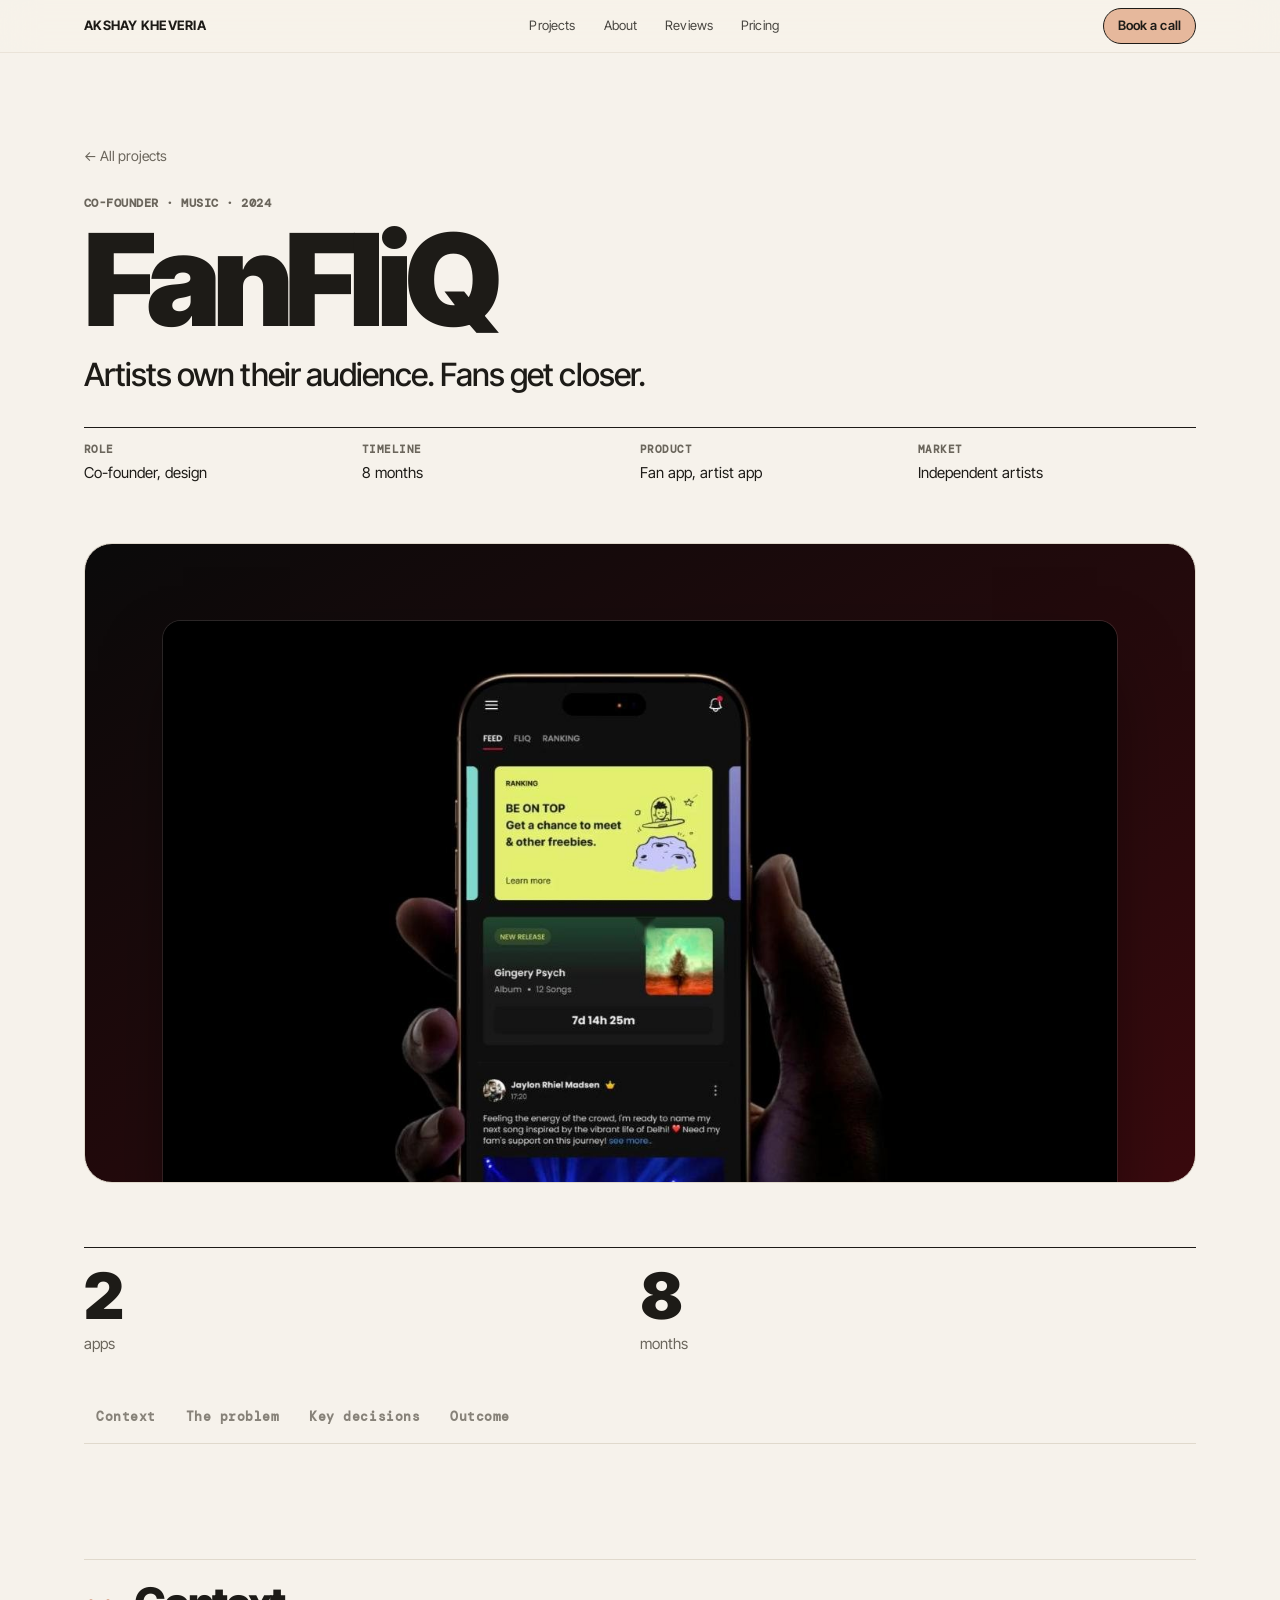
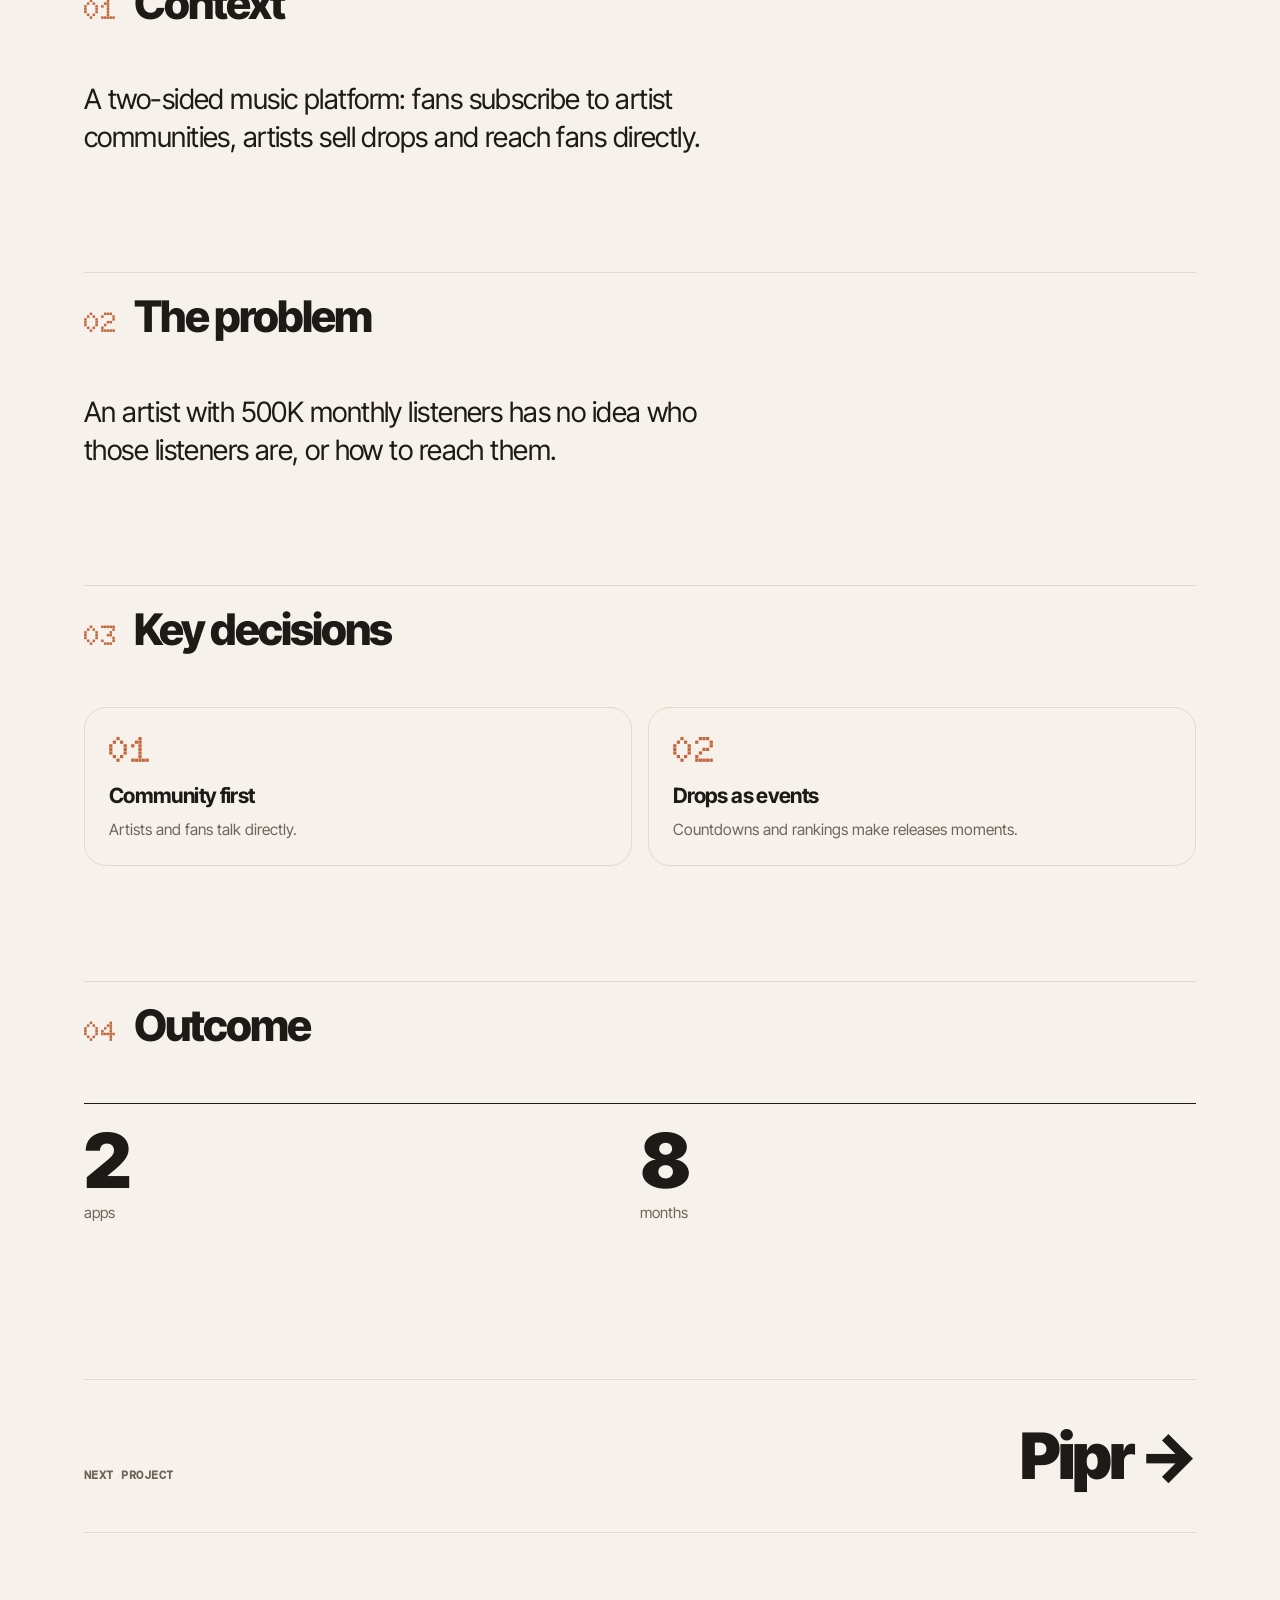
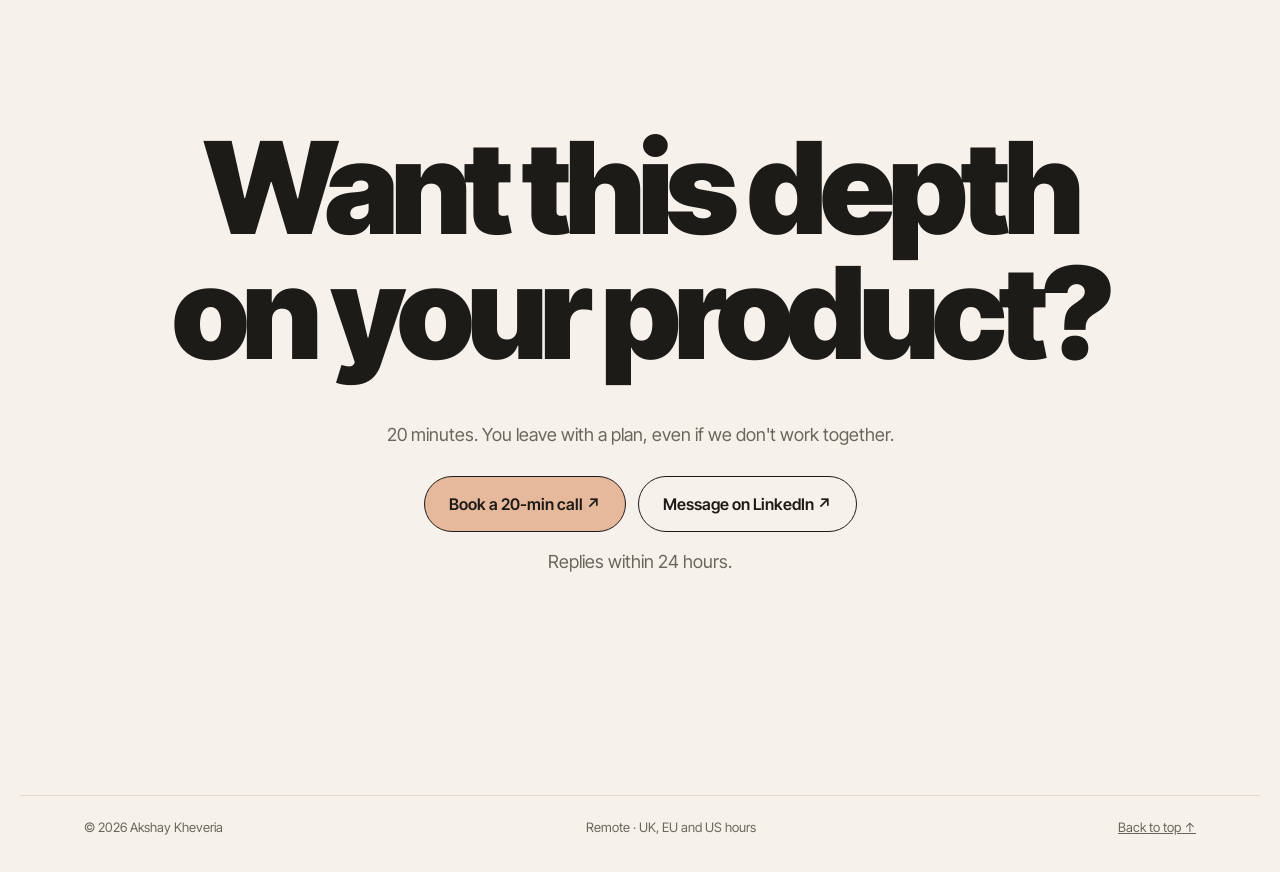
==== fanfliq.html @ 24c7aec2 "Fix case study overlap and mobile layout, stack work cards, link Book a call to Cal Co-Authored-By: " ====
<!doctype html><html lang="en"><head><meta charset="utf-8"><meta name="viewport" content="width=device-width,initial-scale=1,viewport-fit=cover"><title>FanFliQ · Akshay Kheveria</title><link rel="preconnect" href="https://fonts.googleapis.com"><link href="https://fonts.googleapis.com/css2?family=Doto:wght@700;900&family=DM+Mono:wght@400;500&family=Inter+Tight:ital,wght@0,400;0,500;0,600;0,700;0,800;0,900;1,400&display=swap" rel="stylesheet"><link rel="stylesheet" href="site.css"><meta name="description" content="Akshay Kheveria, senior product designer. Research, design, frontend and launch films for startups in the UK, Australia and India."><link rel="canonical" href="https://akheveria.com/fanfliq"><meta property="og:type" content="website"><meta property="og:title" content="FanFliQ · Akshay Kheveria"><meta property="og:description" content="Akshay Kheveria, senior product designer. Research, design, frontend and launch films for startups in the UK, Australia and India."><meta property="og:url" content="https://akheveria.com/fanfliq"><meta property="og:image" content="https://akheveria.com/og.jpg"><meta name="twitter:card" content="summary_large_image"><meta name="theme-color" content="#f6f2eb"><link rel="icon" href="/favicon.svg" type="image/svg+xml"></head><body><nav><div class="wrap"><a class="brand" href="index.html">AKSHAY KHEVERIA</a><div class="links"><a href="projects.html">Projects</a><a href="index.html#about">About</a><a href="index.html#words">Reviews</a><a href="index.html#offers">Pricing</a></div><a class="navcta" href="https://cal.com/akshay-kheveria-bcy8pf/design-call" target="_blank" rel="noopener">Book a call</a></div></nav>
<main id="top">
<header class="chead wrap"><a class="back" href="projects.html">← All projects</a><span class="eye">Co-founder · Music · 2024</span><h1>FanFliQ</h1><p class="lead">Artists own their audience. Fans get closer.</p>
  <div class="cmeta"><div><small>Role</small>Co-founder, design</div><div><small>Timeline</small>8 months</div><div><small>Product</small>Fan app, artist app</div><div><small>Market</small>Independent artists</div></div></header>
<div class="wrap"><div class="cvis v-comp" style="background:linear-gradient(150deg,#0a0a0a,#3a0a0e)"><div class="c1"><img src="img/fanfliq.jpg" alt="FanFliQ fan app feed" loading="lazy"></div></div></div>
<div class="wrap"><div class="cnums"><div><b>2</b><span>apps</span></div><div><b>8</b><span>months</span></div></div><nav class="toc" aria-label="On this page"><a href="#context">Context</a><a href="#problem">The problem</a><a href="#decisions">Key decisions</a><a href="#outcome">Outcome</a></nav></div>
<section class="wrap cs" id="context"><div class="cs-h"><span class="cs-n">01</span><h2 class="ch">Context</h2></div><p class="body xl">A two-sided music platform: fans subscribe to artist communities, artists sell drops and reach fans directly.</p></section><section class="wrap cs" id="problem"><div class="cs-h"><span class="cs-n">02</span><h2 class="ch">The problem</h2></div><p class="body xl">An artist with 500K monthly listeners has no idea who those listeners are, or how to reach them.</p></section><section class="wrap cs" id="decisions"><div class="cs-h"><span class="cs-n">03</span><h2 class="ch">Key decisions</h2></div><div class="decs"><div class="dc"><span class="n">01</span><h4>Community first</h4><p>Artists and fans talk directly.</p></div><div class="dc"><span class="n">02</span><h4>Drops as events</h4><p>Countdowns and rankings make releases moments.</p></div></div></section><section class="wrap cs" id="outcome"><div class="cs-h"><span class="cs-n">04</span><h2 class="ch">Outcome</h2></div><div class="outs"><div><b>2</b><span>apps</span></div><div><b>8</b><span>months</span></div></div></section>
<section class="wrap nextp"><a href="pipr.html"><small>Next project</small><span>Pipr →</span></a></section>
<section class="cta wrap" id="contact"><h2>Want this depth<br>on your product?</h2><p>20 minutes. You leave with a plan, even if we don't work together.</p><div class="row"><a class="btn" href="https://cal.com/akshay-kheveria-bcy8pf/design-call" target="_blank" rel="noopener">Book a 20-min call ↗</a><a class="btn ghost" href="https://www.linkedin.com/in/akheveria/" target="_blank" rel="noopener">Message on LinkedIn ↗</a></div><p class="note">Replies within 24 hours.</p></section>
</main><footer><div class="wrap"><span>© 2026 Akshay Kheveria</span><span>Remote · UK, EU and US hours</span><a href="#top">Back to top ↑</a></div></footer></body></html>
---- site.css ----
/* VOICE work, sharp and confident, Apple-clean
   IDEA a product keynote page: the designer as a product, with a switch that flips design into shipped
   PICTURE giant hero type with live objects in the letters (toggle in the O, screen capsule in the I)
   COLOUR pure white, true black, Apple greys, one electric blue for "on"
   TYPE Inter Tight 800 display + Inter Tight text, Doto dot-matrix for the AI line
   LAYOUT centred hero, logo marquee, big intro sentence, full-width case cards, offers row, track table, giant CTA */
:root{color-scheme:light dark;--bg:light-dark(#ffffff,#000000);--ink:light-dark(#0a0a0a,#f5f5f7);--mute:light-dark(#6e6e73,#a1a1a6);--soft:light-dark(#f5f5f7,#161617);--line:light-dark(#e5e5ea,#2c2c2e);--blue:var(--acc);--card:light-dark(#fbfbfd,#0d0d0e)}
:root[data-theme=light]{color-scheme:light}:root[data-theme=dark]{color-scheme:dark}
*{box-sizing:border-box;min-width:0}
html{scroll-behavior:smooth}
body{margin:0;background:var(--bg);color:var(--ink);font:16px/1.5 "Inter Tight",system-ui,-apple-system,sans-serif;overflow-x:clip;-webkit-font-smoothing:antialiased}
a{color:inherit}
.wrap{max-width:1240px;margin:0 auto;padding-left:max(5vw,16px,env(safe-area-inset-left,0px));padding-right:max(5vw,16px,env(safe-area-inset-right,0px))}
nav{position:sticky;top:env(safe-area-inset-top,0px);z-index:20;backdrop-filter:saturate(1.8) blur(18px);-webkit-backdrop-filter:saturate(1.8) blur(18px);background:color-mix(in srgb,var(--bg) 78%,transparent);border-bottom:1px solid color-mix(in srgb,var(--line) 60%,transparent)}
nav .wrap{display:flex;align-items:center;justify-content:space-between;height:52px;font-size:13px;letter-spacing:.01em}
nav .links{display:flex;gap:28px}
nav a{text-decoration:none;opacity:.8}nav a:hover{opacity:1}
.brand{font-weight:700;letter-spacing:.02em;opacity:1!important}
.navcta{background:var(--ink);color:var(--bg);padding:7px 14px;border-radius:99px;opacity:1!important;font-weight:600}
@media(max-width:640px){nav .links{display:none}}
.sr{position:absolute;width:1px;height:1px;overflow:hidden;clip:rect(0 0 0 0);white-space:nowrap}

.hero{padding-block:clamp(40px,7vw,96px) 28px;text-align:center;position:relative}
.dot{font-family:"Doto",monospace;font-weight:900;font-size:clamp(40px,9vw,132px);line-height:.9;letter-spacing:-.02em;display:block}
.big{font-weight:900;font-size:clamp(54px,13.4vw,196px);line-height:.86;letter-spacing:-.055em;display:block;white-space:nowrap}
.tog{display:inline-block;vertical-align:-.06em;width:1.55em;height:.74em;border-radius:99px;background:var(--soft);border:1px solid var(--line);position:relative;margin:0 .02em;cursor:pointer;transition:background .5s cubic-bezier(.2,.8,.2,1);box-shadow:inset 0 .04em .12em rgba(0,0,0,.18)}
.tog i{position:absolute;top:.06em;left:.06em;width:.6em;height:.6em;border-radius:50%;background:linear-gradient(160deg,#fff,#d9d9de);box-shadow:0 .05em .12em rgba(0,0,0,.35);transition:transform .5s cubic-bezier(.2,.8,.2,1)}
.tog.on{background:var(--blue);border-color:var(--blue)}
.tog.on i{transform:translateX(.81em)}
.tog b{position:absolute;inset:0;display:flex;align-items:center;justify-content:flex-end;padding-right:.22em!important;font:800 .13em/1 "Inter Tight";letter-spacing:.08em;text-transform:uppercase;color:var(--mute);padding-left:.55em;transition:.3s}
.tog.on b{color:#fff;justify-content:flex-start;padding-left:.24em!important}
.cap{display:inline-block;width:.34em;height:.72em;border-radius:99px;vertical-align:-.02em;margin:0 .03em;background:conic-gradient(from var(--a,0deg),var(--acc),#8a9a7b,#c96f4a,#d8b276,var(--acc));animation:spin 14s linear infinite;box-shadow:inset 0 0 0 .03em rgba(255,255,255,.4)}
@property --a{syntax:"<angle>";inherits:false;initial-value:0deg}
@keyframes spin{to{--a:360deg}}
.ast{color:var(--blue);font-size:.36em;vertical-align:.9em;margin-left:.04em}
.status{position:absolute;right:max(5vw,16px);top:clamp(30px,5vw,70px);width:200px;text-align:left;font-size:12px;line-height:1.4;background:var(--soft);border:1px solid var(--line);border-radius:16px;padding:12px 14px;transform:rotate(3deg);transition:transform .4s}
.status:hover{transform:rotate(0) scale(1.03)}
.status b{display:block;font-size:13px;margin-bottom:2px}
.live{display:inline-block;width:8px;height:8px;border-radius:50%;background:#22c55e;box-shadow:0 0 0 0 rgba(34,197,94,.6);animation:pulse 2s infinite;margin-right:6px}
@keyframes pulse{70%{box-shadow:0 0 0 8px rgba(34,197,94,0)}100%{box-shadow:0 0 0 0 rgba(34,197,94,0)}}
@media(max-width:1000px){.status{position:static;margin:22px auto 0;transform:none}}
.sub{margin-top:26px;font-size:15px;color:var(--mute)}
.sub strong{color:var(--ink)}

.marq{overflow:hidden;mask-image:linear-gradient(90deg,transparent,#000 12%,#000 88%,transparent);padding-block:26px 8px}
.track{display:flex;gap:64px;width:max-content;animation:slide 28s linear infinite}
.marq:hover .track{animation-play-state:paused}
.track span{font-weight:700;font-size:22px;letter-spacing:-.02em;color:var(--mute);white-space:nowrap;transition:color .2s}
.track span:hover{color:var(--ink)}
.track em{font-style:normal;font-weight:400}
@keyframes slide{to{transform:translateX(-50%)}}

.intro{padding-block:clamp(56px,8vw,110px) 20px}
.intro p{font-size:clamp(26px,4vw,52px);line-height:1.18;letter-spacing:-.035em;font-weight:600;margin:0;}
.ic{display:inline-grid;place-items:center;width:1.05em;height:1.05em;border-radius:.28em;vertical-align:-.16em;background:var(--soft);border:1px solid var(--line);margin:0 .06em}
.ic svg{width:.62em;height:.62em;stroke:currentColor;fill:none;stroke-width:2;stroke-linecap:round;stroke-linejoin:round}
.me{display:inline-grid;place-items:center;width:1.1em;height:1.1em;border-radius:50%;vertical-align:-.18em;background:var(--ink);color:var(--bg);font-size:.5em;font-weight:800;letter-spacing:0;line-height:1;width:2.2em;height:2.2em}
.pill{display:inline-block;border:2px solid currentColor;border-radius:99px;padding:0 .35em;font-size:.82em;line-height:1.15}
.mute{color:var(--mute)}
.pills{display:flex;flex-wrap:wrap;gap:10px;margin-top:34px;align-items:center}
.pills span{border:1.5px solid var(--ink);border-radius:99px;padding:9px 18px;font-size:clamp(14px,1.6vw,19px);font-weight:600;transition:transform .35s cubic-bezier(.2,.8,.2,1),background .2s,color .2s;cursor:default;user-select:none}
.pills span:nth-child(5n){transform:rotate(-4deg)}.pills span:nth-child(7n){transform:rotate(3deg)}
.pills span.fill{background:var(--ink);color:var(--bg)}
.pills span.dots{font-family:"Doto";font-weight:900}
.pills span:hover{transform:rotate(0)}

h2{font-size:clamp(44px,8.6vw,124px);font-weight:900;letter-spacing:-.055em;line-height:.9;margin:0 0 28px}
section{padding-block:clamp(56px,8vw,110px) 0}
.work{display:grid;grid-template-columns:repeat(2,minmax(0,1fr));gap:22px}
.case{border:1px solid var(--line);border-radius:28px;overflow:hidden;background:var(--card);display:flex;flex-direction:column;color:inherit;text-decoration:none;transition:transform .5s cubic-bezier(.2,.8,.2,1),box-shadow .5s}
.case:hover{transform:translateY(-6px);box-shadow:0 30px 60px -30px rgba(0,0,0,.35)}
.case.wide{grid-column:1/-1}
.strip{overflow:hidden;font-size:11px;font-weight:600;letter-spacing:.06em;text-transform:uppercase;padding:7px 0;background:var(--ink);color:var(--bg)}
.strip div{display:flex;gap:28px;width:max-content;animation:slide 22s linear infinite}
.stage{position:relative;height:clamp(280px,34vw,440px);display:grid;place-items:center;overflow:hidden}
.case.wide .stage{height:clamp(300px,38vw,500px)}
.meta{padding:22px 24px 24px;display:flex;justify-content:space-between;align-items:flex-end;gap:16px;flex-wrap:wrap;border-top:1px solid var(--line)}
.meta small{display:block;font-size:11px;letter-spacing:.08em;text-transform:uppercase;color:var(--mute);margin-bottom:8px}
.meta h3{margin:0;font-size:clamp(20px,2.3vw,30px);line-height:1.15;letter-spacing:-.03em;font-weight:400;max-width:30ch}
.meta h3 b{font-weight:800}
.tags{display:flex;gap:14px;flex-wrap:wrap;font-size:11px;font-weight:600;letter-spacing:.04em;text-transform:uppercase;margin-top:10px}
.btn{display:inline-flex;align-items:center;gap:8px;background:var(--ink);color:var(--bg);border-radius:99px;padding:11px 18px;font-size:14px;font-weight:600;text-decoration:none;white-space:nowrap;transition:background .2s}
.btn:hover{background:var(--blue);color:#fff}
.btn.ghost{background:transparent;color:var(--ink);border:1.5px solid var(--ink)}
@media(max-width:760px){.work{grid-template-columns:minmax(0,1fr)}}
.case:focus-visible,.btn:focus-visible,a:focus-visible,.tog:focus-visible{outline:3px solid var(--blue);outline-offset:3px}
.res{display:grid;grid-template-columns:repeat(3,minmax(0,1fr));gap:0;border-top:1px solid var(--line)}
.res div{padding:16px 24px;border-right:1px solid var(--line);font-size:14px;line-height:1.45}
.res div:last-child{border-right:0}
.res small{display:block;font-size:11px;font-weight:700;letter-spacing:.08em;text-transform:uppercase;color:var(--mute);margin-bottom:4px}
@media(max-width:560px){.res{grid-template-columns:minmax(0,1fr)}.res div{border-right:0;border-bottom:1px solid var(--line)}}
.heroact{display:flex;gap:12px;justify-content:center;flex-wrap:wrap;margin-top:22px}
.heroact .btn{font-size:15px;padding:13px 22px}
.faq{border-top:1px solid var(--ink)}
.faq details{border-bottom:1px solid var(--line);padding:18px 4px}
.faq summary{cursor:pointer;font-size:clamp(18px,2vw,22px);font-weight:600;letter-spacing:-.02em;list-style:none;display:flex;justify-content:space-between;gap:16px}
.faq summary::-webkit-details-marker{display:none}
.faq summary::after{content:"+";font-weight:400;transition:transform .3s}
.faq details[open] summary::after{transform:rotate(45deg)}
.faq p{margin:10px 0 0;color:var(--mute);max-width:65ch}
.note{font-size:13px;color:var(--mute);margin-top:14px}

.cursor{position:fixed;left:0;top:0;pointer-events:none;z-index:50;background:var(--ink);color:var(--bg);font-size:13px;font-weight:600;padding:9px 14px;border-radius:99px;transform:translate(-50%,-50%) scale(0);transition:transform .25s cubic-bezier(.2,.8,.2,1);white-space:nowrap}
.cursor.show{transform:translate(-50%,-50%) scale(1)}

.flow{display:grid;grid-template-columns:repeat(4,minmax(0,1fr));gap:0;border:1px solid var(--line);border-radius:28px;overflow:hidden}
.flow div{padding:28px 24px 30px;border-right:1px solid var(--line);position:relative;transition:background .3s}
.flow div:last-child{border-right:0}
.flow div:hover{background:var(--soft)}
.flow .n{font-family:"Doto";font-weight:900;font-size:44px;line-height:1;color:var(--blue)}
.flow h4{margin:14px 0 6px;font-size:21px;letter-spacing:-.03em}
.flow p{margin:0;color:var(--mute);font-size:15px}
.flow .wk{position:absolute;top:28px;right:22px;font-size:12px;font-weight:600;color:var(--mute)}
@media(max-width:860px){.flow{grid-template-columns:repeat(2,minmax(0,1fr))}.flow div:nth-child(2){border-right:0}.flow div:nth-child(-n+2){border-bottom:1px solid var(--line)}}
@media(max-width:480px){.flow{grid-template-columns:minmax(0,1fr)}.flow div{border-right:0;border-bottom:1px solid var(--line)}}

.offers{display:grid;grid-template-columns:repeat(3,minmax(0,1fr));gap:18px}
.offer{border:1px solid var(--line);border-radius:28px;padding:28px;display:flex;flex-direction:column;gap:14px;transition:transform .4s cubic-bezier(.2,.8,.2,1)}
.offer:hover{transform:translateY(-6px)}
.offer.star{background:var(--ink);color:var(--bg);border-color:var(--ink)}
.offer.star .mute{color:color-mix(in srgb,var(--bg) 62%,transparent)}
.offer .lab{font-size:12px;font-weight:700;letter-spacing:.08em;text-transform:uppercase}
.offer h4{margin:0;font-size:28px;letter-spacing:-.035em;line-height:1.05}
.offer .price{font-size:40px;font-weight:800;letter-spacing:-.045em;line-height:1}
.offer .price small{font-size:15px;font-weight:500;letter-spacing:0}
.offer ul{margin:0;padding:0;list-style:none;display:grid;gap:9px;font-size:15px}
.offer li{display:flex;gap:9px}.offer li::before{content:"✓";flex:none;color:var(--blue);font-weight:800}
.offer .btn{margin-top:auto;align-self:flex-start}
.offer.star .btn{background:var(--bg);color:var(--ink)}
.offer.star .btn:hover{background:var(--blue);color:#fff}
@media(max-width:900px){.offers{grid-template-columns:minmax(0,1fr)}}

.track-t{border-top:1px solid var(--ink)}
.tr{display:grid;grid-template-columns:8.5em minmax(0,1fr) auto;gap:16px;align-items:center;padding:18px 4px;border-bottom:1px solid var(--line);position:relative;transition:padding .35s cubic-bezier(.2,.8,.2,1)}
.tr .y{font-weight:700;font-size:14px;color:var(--mute)}
.tr .w{font-size:clamp(18px,2.2vw,26px);letter-spacing:-.03em;font-weight:600}
.tr .w span{font-weight:400;color:var(--mute)}
.tag{font-size:12px;font-weight:700;padding:7px 13px;border-radius:99px;background:var(--ink);color:var(--bg);white-space:nowrap}
.tag.b{background:var(--blue);color:#fff}.tag.o{background:transparent;color:var(--ink);border:1.5px solid var(--ink)}
@media(max-width:560px){.tr{grid-template-columns:minmax(0,1fr) auto}.tr .y{grid-column:1/-1}}

.cta{text-align:center;padding-block:clamp(80px,12vw,170px) clamp(56px,8vw,100px)}
.cta h2{font-size:clamp(48px,10vw,150px);margin-bottom:18px}
.cta h2 .tog{font-size:1em}
.cta p{color:var(--mute);font-size:18px;margin:0 0 30px}
.cta .row{display:flex;gap:12px;justify-content:center;flex-wrap:wrap}
.cta .btn{font-size:16px;padding:15px 24px}
footer .wrap{display:flex;justify-content:space-between;gap:16px;flex-wrap:wrap;padding-block:22px 34px;font-size:13px;color:var(--mute);border-top:1px solid var(--line)}
@media(prefers-reduced-motion:reduce){*{animation:none!important;transition:none!important}}

/* scenes in cards */
.scenebox{position:absolute;inset:0}
.stage .scenebox,.cvis .scenebox{position:absolute;inset:0}
.stage.duo,.cvis.duo{display:grid!important;place-items:stretch!important;grid-template-columns:minmax(0,.62fr) minmax(0,1.38fr);align-items:center;padding:0 3%}
.stage.duo .scenebox,.cvis.duo .scenebox{position:relative;inset:auto;height:100%}
.stage.duo .wb .mbrow,.cvis.duo .wb .mbrow{width:100%}
@media(max-width:760px){.stage.duo .wb,.cvis.duo .wb{display:none}.stage.duo,.cvis.duo{grid-template-columns:1fr}}
a.case .btn{pointer-events:none}
a.case:hover .btn{background:var(--blue);color:#fff}
.h3{font-size:clamp(30px,4.4vw,56px);font-weight:900;letter-spacing:-.05em;line-height:.95;margin:clamp(56px,7vw,90px) 0 22px}
.more{display:grid;grid-template-columns:repeat(3,minmax(0,1fr));gap:18px}
.mcard{border:1px solid var(--line);border-radius:22px;overflow:hidden;text-decoration:none;color:inherit;display:flex;flex-direction:column;background:var(--card);transition:transform .45s cubic-bezier(.2,.8,.2,1),box-shadow .45s}
.mcard:hover{transform:translateY(-5px);box-shadow:0 26px 50px -30px rgba(0,0,0,.35)}
.mimg{aspect-ratio:16/10;overflow:hidden;background:#111}
.mimg img{width:100%;height:100%;object-fit:cover;display:block;transition:transform .8s cubic-bezier(.2,.8,.2,1)}
.mcard:hover .mimg img{transform:scale(1.05)}
.mt{padding:18px 20px 20px;display:flex;flex-direction:column;gap:6px;flex:1}
.mt small{font-size:11px;letter-spacing:.08em;text-transform:uppercase;color:var(--mute)}
.mt h4{margin:0;font-size:22px;letter-spacing:-.03em}
.mt p{margin:0;color:var(--mute);font-size:15px;flex:1}
.lk{font-weight:600;font-size:14px;margin-top:6px}
.mcard:hover .lk{color:var(--blue)}
@media(max-width:900px){.more{grid-template-columns:minmax(0,1fr)}}

/* case pages */
.chead{padding-block:clamp(36px,6vw,80px) clamp(24px,4vw,44px)}
.back{display:inline-block;font-size:14px;text-decoration:none;color:var(--mute);margin-bottom:28px}
.back:hover{color:var(--ink)}
.eye{display:block;font-size:12px;font-weight:700;letter-spacing:.08em;text-transform:uppercase;color:var(--mute);margin-bottom:12px}
.chead h1{font-size:clamp(52px,10vw,150px);font-weight:900;letter-spacing:-.06em;line-height:.88;margin:0}
.lead{font-size:clamp(20px,2.6vw,32px);line-height:1.2;letter-spacing:-.03em;font-weight:500;max-width:34ch;margin:20px 0 32px}
.cmeta{display:grid;grid-template-columns:repeat(4,minmax(0,1fr));border-top:1px solid var(--ink)}
.cmeta div{padding:14px 16px 0 0;font-size:15px;line-height:1.4}
.cmeta small{display:block;font-size:11px;font-weight:700;letter-spacing:.08em;text-transform:uppercase;color:var(--mute);margin-bottom:5px}
@media(max-width:760px){.cmeta{grid-template-columns:repeat(2,minmax(0,1fr));row-gap:12px}}
.clinks{display:flex;gap:10px;flex-wrap:wrap;margin-top:26px}
.cvis{position:relative;border-radius:28px;overflow:hidden;height:clamp(320px,52vw,640px);border:1px solid var(--line);background:#111}
.cvis.photo img{width:100%;height:100%;object-fit:cover;display:block}
.cgrid{display:grid;grid-template-columns:minmax(0,1fr) minmax(0,2fr);gap:clamp(20px,4vw,60px);align-items:start}
@media(max-width:760px){.cgrid{grid-template-columns:minmax(0,1fr)}}
.ch{font-size:clamp(28px,3.4vw,44px);font-weight:800;letter-spacing:-.045em;line-height:1;margin:0}
.body{font-size:clamp(18px,1.6vw,21px);line-height:1.5;margin:0;max-width:62ch}
.did{margin:0;padding:0;list-style:none;display:grid;gap:14px}
.did li{font-size:clamp(17px,1.5vw,20px);line-height:1.45;padding-left:30px;position:relative}
.did li::before{content:"→";position:absolute;left:0;color:var(--blue);font-weight:700}
.decs{display:grid;grid-template-columns:repeat(auto-fit,minmax(16em,1fr));gap:16px}
.dc{border:1px solid var(--line);border-radius:22px;padding:24px}
.dc .n{font-family:"Doto",monospace;font-weight:900;font-size:36px;color:var(--blue);line-height:1}
.dc h4{margin:12px 0 6px;font-size:21px;letter-spacing:-.03em}
.dc p{margin:0;color:var(--mute);font-size:15.5px;line-height:1.5}
.outs{display:grid;grid-template-columns:repeat(auto-fit,minmax(12em,1fr));gap:0;border-top:1px solid var(--ink)}
.outs div{padding:20px 18px 0 0}
.outs b{display:block;font-size:clamp(40px,6vw,76px);font-weight:900;letter-spacing:-.055em;line-height:.95}
.outs span{display:block;color:var(--mute);margin-top:6px;font-size:15px}
.nextp a{display:flex;justify-content:space-between;align-items:baseline;gap:16px;flex-wrap:wrap;border-top:1px solid var(--line);border-bottom:1px solid var(--line);padding:28px 0;text-decoration:none;color:inherit}
.nextp small{font-size:12px;font-weight:700;letter-spacing:.08em;text-transform:uppercase;color:var(--mute)}
.nextp span{font-size:clamp(32px,5vw,64px);font-weight:900;letter-spacing:-.05em}
.nextp a:hover span{color:var(--blue)}

.tr .w a{text-decoration:none;border-bottom:1.5px solid var(--line)}.tr .w a:hover{border-color:var(--blue);color:var(--blue)}

/* v3: real-design visuals */
.case.wide .stage{height:clamp(300px,47vw,600px)}
.stage,.cvis{overflow:hidden}
.v-img img{width:100%;height:100%;object-fit:cover;display:block;transition:transform 1s cubic-bezier(.2,.8,.2,1)}
.case:hover .v-img img{transform:scale(1.03)}
.v-br{display:grid!important;place-items:center}
.br{width:min(88%,1040px);aspect-ratio:16/10;border-radius:14px;overflow:hidden;background:#fff;box-shadow:0 40px 80px -36px rgba(0,0,0,.45),0 0 0 1px rgba(0,0,0,.08);display:flex;flex-direction:column;transition:transform .8s cubic-bezier(.2,.8,.2,1)}
.cvis .br{width:min(90%,1100px)}
.case:hover .br{transform:translateY(-8px)}
.bb{height:26px;flex:none;display:flex;align-items:center;gap:6px;padding:0 12px;background:#f1f1f3;border-bottom:1px solid #e4e4e8}
.bb i{width:9px;height:9px;border-radius:50%;background:#d1d1d6}.bb i:nth-child(1){background:#ff5f57}.bb i:nth-child(2){background:#febc2e}.bb i:nth-child(3){background:#28c840}
.bb span{margin-left:12px;font-size:10px;color:#6e6e73;background:#fff;border-radius:6px;padding:2px 10px}
.bv{position:relative;flex:1;overflow:hidden}
.bv img{position:absolute;inset:0;width:100%;height:100%;object-fit:cover;object-position:top;display:block}
.xf img:nth-child(2){animation:xf 9s ease-in-out infinite}
@keyframes xf{0%,40%{opacity:0}50%,90%{opacity:1}100%{opacity:0}}
.v-ph{display:flex!important;justify-content:center;align-items:center;gap:clamp(10px,2.4vw,34px);padding:0 4%}
.ph{height:84%;aspect-ratio:390/844;border-radius:clamp(16px,2.4vw,34px);overflow:hidden;background:#000;box-shadow:0 30px 60px -24px rgba(0,0,0,.55),0 0 0 3px #111;flex:none;animation:fl 6s ease-in-out infinite;animation-delay:var(--d)}
.ph img{width:100%;height:100%;object-fit:cover;display:block}
@keyframes fl{50%{transform:translateY(-12px)}}
@media(max-width:700px){.v-ph .ph:nth-child(n+3){display:none}}
.cstat{text-align:right;margin-left:auto}
.cstat b{display:block;font-size:clamp(30px,3.6vw,48px);font-weight:900;letter-spacing:-.05em;line-height:1}
.cstat span{font-size:13px;color:var(--mute)}
.meta{align-items:center}
.meta h3{max-width:34ch}
.tags span{color:var(--mute)}
.tags span+span::before{content:"·";margin-right:14px}
.hsub{font-size:clamp(17px,1.6vw,20px)!important;color:var(--ink)!important;max-width:34ch;margin-inline:auto}
.chips{display:flex;flex-wrap:wrap;gap:10px}
.chips span{border:1.5px solid var(--ink);border-radius:99px;padding:10px 18px;font-size:clamp(15px,1.4vw,18px);font-weight:600}
.gal{margin-top:clamp(40px,6vw,80px)}
.flow p{font-size:15px}
@media(max-width:560px){.cstat{display:none}}
html{overflow-x:clip}
.hero .dot{font-size:clamp(26px,5.4vw,78px);letter-spacing:0;margin-bottom:.15em;white-space:nowrap}
.br.site{aspect-ratio:1518/810}
.tags span+span::before{content:none}.tags{gap:6px 16px}

/* v4: composed thumbnails, badges, padded phones */
.stage,.cvis,.mimg{position:relative}
.badge{position:absolute;top:clamp(12px,2vw,22px);left:clamp(12px,2vw,22px);z-index:3;background:rgba(255,255,255,.92);color:#0a0a0a;font-size:clamp(11px,1.1vw,13px);font-weight:800;letter-spacing:.01em;padding:7px 13px;border-radius:99px;box-shadow:0 8px 20px -8px rgba(0,0,0,.35);backdrop-filter:blur(8px)}
.badge::before{content:"★ ";color:var(--acc)}
.v-comp{display:block;overflow:hidden}
.v-comp .c1{position:absolute;left:7%;right:7%;top:12%;bottom:-6%;border-radius:clamp(10px,1.4vw,18px);overflow:hidden;box-shadow:0 30px 70px -20px rgba(0,0,0,.6),0 0 0 1px rgba(255,255,255,.12);transition:transform .9s cubic-bezier(.2,.8,.2,1)}
.v-comp .c1 img{width:100%;height:100%;object-fit:cover;object-position:center top;display:block}
.v-comp .c2{position:absolute;right:4%;bottom:8%;width:34%;aspect-ratio:16/10;border-radius:clamp(8px,1vw,14px);overflow:hidden;box-shadow:0 24px 50px -16px rgba(0,0,0,.7),0 0 0 4px rgba(255,255,255,.9);transform:rotate(-3deg);transition:transform .9s cubic-bezier(.2,.8,.2,1)}
.v-comp .c2 img{width:100%;height:100%;object-fit:cover;display:block}
.v-comp:has(.c2) .c1{right:20%}
.case:hover .v-comp .c1,.mcard:hover .v-comp .c1{transform:translateY(-8px)}
.case:hover .v-comp .c2,.mcard:hover .v-comp .c2{transform:rotate(0) translateY(-6px)}
.mimg.v-comp{aspect-ratio:16/10}
.v-ph{padding:0 clamp(24px,7vw,110px)!important;gap:clamp(12px,2vw,28px)!important}
.ph{height:78%!important}
.xf img{opacity:0;animation:xf4 16s infinite}
.xf img:first-child{opacity:1}
.xf img:nth-child(1){animation-name:xf4a}
.xf img:nth-child(2){animation-delay:4s}.xf img:nth-child(3){animation-delay:8s}.xf img:nth-child(4){animation-delay:12s}
@keyframes xf4{0%{opacity:0}4%,25%{opacity:1}29%,100%{opacity:0}}
@keyframes xf4a{0%,25%{opacity:1}29%,96%{opacity:0}100%{opacity:1}}
@media(prefers-reduced-motion:reduce){.xf img:not(:first-child){display:none}}
.stage .br{height:82%;width:auto;max-width:90%;margin-top:4%}

/* v8: numbers, depth, quotes, projects page, detailed case studies */
.hero .proof{display:flex;flex-wrap:wrap;justify-content:center;gap:8px;margin-top:18px}
.hero .proof span{font-size:13px;font-weight:700;border:1px solid var(--line);border-radius:99px;padding:6px 12px;background:var(--soft)}
.bignums{display:grid;grid-template-columns:repeat(3,minmax(0,1fr));border-top:1px solid var(--ink)}
.bignums div{padding:26px 20px 26px 0;border-bottom:1px solid var(--line)}
.bignums b{display:block;font-size:clamp(44px,5.8vw,88px);font-weight:900;letter-spacing:-.06em;line-height:.9}
.bignums span{display:block;color:var(--mute);margin-top:10px;font-size:clamp(14px,1.3vw,17px);max-width:22ch}
@media(max-width:700px){.bignums{grid-template-columns:repeat(2,minmax(0,1fr))}}
.hrow{display:flex;justify-content:space-between;align-items:flex-end;gap:16px;flex-wrap:wrap;margin-bottom:28px}
.hrow h2{margin:0}
.lede2{font-size:clamp(22px,2.8vw,36px);line-height:1.2;letter-spacing:-.03em;font-weight:500;max-width:30ch;margin:0 0 40px}
.depth{display:grid;grid-template-columns:repeat(4,minmax(0,1fr));gap:16px}
.depth>div{border:1px solid var(--line);border-radius:24px;padding:26px 22px;display:flex;flex-direction:column;gap:10px;background:var(--card)}
.depth .n{font-family:"Doto";font-weight:900;font-size:40px;line-height:1;color:var(--blue)}
.depth h4{margin:6px 0 0;font-size:22px;letter-spacing:-.03em;line-height:1.1}
.depth p{margin:0;color:var(--mute);font-size:15px}
.depth small{margin-top:auto;padding-top:14px;border-top:1px solid var(--line);font-size:13px;font-weight:600}
@media(max-width:960px){.depth{grid-template-columns:repeat(2,minmax(0,1fr))}}
@media(max-width:520px){.depth{grid-template-columns:minmax(0,1fr)}}
.qt{margin:0;border:1px solid var(--line);border-radius:24px;padding:26px;display:flex;flex-direction:column;gap:20px;background:var(--card)}
.qt blockquote{margin:0;font-size:17px;line-height:1.5}
.qt.qbig{border:0;background:none;padding:0 0 40px}
.qt.qbig blockquote{font-size:clamp(26px,3.6vw,48px);line-height:1.15;letter-spacing:-.035em;font-weight:600;max-width:28ch}
.qt figcaption{display:grid;grid-template-columns:auto 1fr;column-gap:12px;align-items:center;margin-top:auto}
.qt figcaption .qa{grid-row:span 2;width:40px;height:40px;border-radius:50%;background:var(--ink);color:var(--bg);display:grid;place-items:center;font-weight:800}
.qt figcaption b{font-size:15px}
.qt figcaption span:last-child{font-size:13px;color:var(--mute)}
.qgrid{display:grid;grid-template-columns:repeat(3,minmax(0,1fr));gap:16px}
@media(max-width:900px){.qgrid{grid-template-columns:minmax(0,1fr)}}
.note a{color:inherit}
.filters{display:flex;flex-wrap:wrap;gap:8px;margin-top:8px}
.fb{font:inherit;font-size:14px;font-weight:600;border:1.5px solid var(--line);background:transparent;color:var(--ink);border-radius:99px;padding:8px 16px;cursor:pointer}
.fb.on{background:var(--ink);color:var(--bg);border-color:var(--ink)}
.mcard[hidden]{display:none}
.lk{margin-top:6px}
/* case studies */
.cnums{display:grid;grid-template-columns:repeat(auto-fit,minmax(12em,1fr));margin-top:clamp(28px,4vw,48px);border-top:1px solid var(--ink)}
.cnums div{padding:18px 18px 0 0}
.cnums b{display:block;font-size:clamp(36px,5vw,64px);font-weight:900;letter-spacing:-.055em;line-height:.95}
.cnums span{display:block;color:var(--mute);margin-top:6px;font-size:15px}
.toc{position:sticky;top:52px;z-index:10;display:flex;gap:6px;overflow-x:auto;scrollbar-width:none;margin-top:36px;padding:10px 0;background:color-mix(in srgb,var(--bg) 88%,transparent);backdrop-filter:blur(14px);-webkit-backdrop-filter:blur(14px);border-bottom:1px solid var(--line)}
.toc a{flex:none;font-size:13px;font-weight:600;text-decoration:none;color:var(--mute);padding:6px 12px;border-radius:99px}
.toc a:hover{background:var(--soft);color:var(--ink)}
.cs{scroll-margin-top:110px}
.cs-h{display:flex;align-items:baseline;gap:16px;margin-bottom:26px;padding-top:22px;border-top:1px solid var(--line)}
.cs-n{font-family:"Doto";font-weight:900;font-size:28px;color:var(--blue)}
.body.xl{font-size:clamp(20px,2.2vw,28px);line-height:1.35;letter-spacing:-.02em;max-width:40ch}
.sub3{font-size:12px;font-weight:700;letter-spacing:.08em;text-transform:uppercase;color:var(--mute);margin:0 0 14px}
.sub3:not(:first-child){margin-top:34px}
.insg{display:grid;grid-template-columns:repeat(auto-fit,minmax(15em,1fr));gap:14px}
.ins{background:var(--soft);border-radius:20px;padding:22px}
.ins .k{font-size:11px;font-weight:700;letter-spacing:.08em;text-transform:uppercase;color:var(--blue)}
.ins h4{margin:10px 0 6px;font-size:20px;letter-spacing:-.03em;line-height:1.15}
.ins p{margin:0;color:var(--mute);font-size:15px}
.persg{display:grid;grid-template-columns:repeat(auto-fit,minmax(15em,1fr));gap:14px}
.pers{border:1px solid var(--line);border-radius:22px;padding:24px}
.pers .av{width:52px;height:52px;border-radius:50%;display:grid;place-items:center;font-size:22px;font-weight:900;color:#fff;background:linear-gradient(135deg,var(--acc),#8a9a7b)}
.pers:nth-child(2) .av{background:linear-gradient(135deg,#c96f4a,#d8b276)}
.pers:nth-child(3) .av{background:linear-gradient(135deg,#0f6b52,#2dd4bf)}
.pers h4{margin:16px 0 6px;font-size:21px;letter-spacing:-.03em}
.pers p{margin:0;color:var(--mute);font-size:15px}
.pstep{display:grid;grid-template-columns:minmax(0,1fr) minmax(0,2.6fr);gap:clamp(20px,3vw,44px);align-items:center;margin-bottom:clamp(28px,4vw,48px)}
.pt h4{margin:0 0 8px;font-size:clamp(22px,2.2vw,28px);letter-spacing:-.035em;line-height:1.1}
.pt p{margin:0;color:var(--mute);font-size:16px;line-height:1.5}
.pstep .cvis{height:clamp(300px,40vw,560px)}
@media(max-width:820px){.pstep{grid-template-columns:minmax(0,1fr)}}
.cvis.v-img{background:#fff}
.cvis.v-img img{object-fit:contain}
.v-tall{background:#0d0d0d;overflow-y:auto!important;scrollbar-width:thin}
.v-tall img{width:min(100%,560px);display:block;margin:0 auto}
.ph.scr{overflow:hidden;container-type:size}
.ph.scr img{height:auto;object-fit:initial;animation:scr 18s ease-in-out infinite alternate}
@keyframes scr{0%,8%{transform:translateY(0)}92%,100%{transform:translateY(calc(-100% + 100cqh))}}
.outs+.qt.qbig{margin-top:44px;padding-bottom:0}

/* v9: about */
.about{display:grid;grid-template-columns:minmax(0,1fr) minmax(0,1.25fr);gap:clamp(28px,5vw,72px);align-items:start}
.abt h2{margin-bottom:22px}
.abt .lede2{margin-bottom:28px}
.afacts{display:grid;grid-template-columns:repeat(3,minmax(0,1fr));border-top:1px solid var(--ink);margin-bottom:28px}
.afacts div{padding:16px 14px 0 0}
.afacts b{display:block;font-size:clamp(28px,3vw,40px);font-weight:900;letter-spacing:-.05em;line-height:1}
.afacts span{display:block;font-size:13px;color:var(--mute);margin-top:6px;line-height:1.35}
.abt .body{font-size:17px;color:var(--mute)}
.agrid{display:grid;grid-template-columns:repeat(6,minmax(0,1fr));grid-auto-rows:clamp(70px,7.4vw,108px);gap:12px;position:sticky;top:80px}
.agrid figure{margin:0;position:relative;border-radius:20px;overflow:hidden;background:var(--soft)}
.agrid img{width:100%;height:100%;object-fit:cover;display:block;transition:transform .9s cubic-bezier(.2,.8,.2,1)}
.agrid figure:hover img{transform:scale(1.05)}
.agrid figcaption{position:absolute;left:12px;bottom:12px;right:12px;font-size:12px;font-weight:700;color:#fff;text-shadow:0 1px 8px rgba(0,0,0,.6)}
.a1{grid-column:1/4;grid-row:1/6}.a1 img{object-position:40% 30%}
.a2{grid-column:4/7;grid-row:1/4}.a2 img{object-position:20% 50%}
.a3{grid-column:4/7;grid-row:4/8}.a3 img{object-position:30% 60%}
.a4{grid-column:1/4;grid-row:6/8}.a4 img{object-position:80% 40%}
.a5{display:none}
@media(max-width:860px){.about{grid-template-columns:minmax(0,1fr)}.agrid{position:static;grid-auto-rows:clamp(60px,16vw,110px)}.afacts{grid-template-columns:minmax(0,1fr) minmax(0,1fr) minmax(0,1fr)}}
.abt h2{font-size:clamp(44px,6.2vw,92px)}
.agrid figcaption{left:0;right:0;bottom:0;padding:28px 12px 12px;background:linear-gradient(transparent,rgba(0,0,0,.65))}

/* v10: varied sections */
.rv{opacity:0;transform:translateY(28px);transition:opacity .8s cubic-bezier(.2,.8,.2,1),transform .8s cubic-bezier(.2,.8,.2,1)}
.rv.in{opacity:1;transform:none}
.depth>div:nth-child(2),.qgrid>*:nth-child(2),.flow>div:nth-child(2),.offer:nth-child(2),.bignums>div:nth-child(2){transition-delay:.08s}
.depth>div:nth-child(3),.qgrid>*:nth-child(3),.flow>div:nth-child(3),.offer:nth-child(3),.bignums>div:nth-child(3){transition-delay:.16s}
.depth>div:nth-child(4),.flow>div:nth-child(4),.bignums>div:nth-child(4){transition-delay:.24s}
/* numbers band */
.band{background:#000;color:#f5f5f7;margin-top:clamp(56px,8vw,110px);padding-block:clamp(48px,6vw,80px)}
.bandh{display:flex;justify-content:space-between;margin-bottom:12px}.band .eye{color:#a1a1a6}
.band .bignums{border-top-color:#f5f5f7}
.band .bignums div{border-bottom-color:#2c2c2e}
.band .bignums span{color:#a1a1a6}
.band .bignums div:hover b{color:var(--acc)}
.band .bignums b{transition:color .3s}
/* stacked work cards */
@media(min-width:900px){.work{gap:28px!important}.work .case{position:sticky;top:calc(72px + var(--i)*16px);box-shadow:0 -20px 60px -30px rgba(0,0,0,.25)}}
/* depth bento */
.depth{grid-template-columns:repeat(6,minmax(0,1fr))!important}
.depth>div{position:relative;overflow:hidden;min-height:340px}
.depth .d1{grid-column:span 4;background:var(--acc);color:#fff;border-color:var(--acc)}
.depth .d2{grid-column:span 2}
.depth .d3{grid-column:span 2;background:var(--ink);color:var(--bg);border-color:var(--ink)}
.depth .d4{grid-column:span 4;background:#d8b276;color:#0a0a0a;border-color:#d8b276}
.depth .d1 .n,.depth .d1 p,.depth .d1 small{color:#fff}.depth .d1 small{border-color:rgba(255,255,255,.3)}
.depth .d3 .n{color:#d8b276}.depth .d3 p{color:color-mix(in srgb,var(--bg) 65%,transparent)}.depth .d3 small{border-color:color-mix(in srgb,var(--bg) 20%,transparent)}
.depth .d4 .n{color:#0a0a0a}.depth .d4 p{color:#2d3a10}.depth .d4 small{border-color:rgba(0,0,0,.15)}
.dv{margin:6px 0 4px}
.srcs{display:flex;flex-wrap:wrap;gap:8px}
.srcs i{font-style:normal;font-size:13px;font-weight:600;padding:6px 12px;border-radius:99px;background:rgba(255,255,255,.14);animation:pop 4s ease-in-out infinite;animation-delay:calc(var(--k,0)*.3s)}
.srcs i:nth-child(2){--k:1}.srcs i:nth-child(3){--k:2}.srcs i:nth-child(4){--k:3}.srcs i:nth-child(5){--k:4}.srcs i:nth-child(6){--k:5}.srcs i:nth-child(7){--k:6}
@keyframes pop{0%,70%,100%{background:rgba(255,255,255,.14)}80%{background:rgba(255,255,255,.4)}}
.sw{display:flex;gap:6px}
.sw i{flex:1;height:64px;border-radius:12px;background:var(--c);transition:flex .5s cubic-bezier(.2,.8,.2,1);border:1px solid var(--line)}
.sw i.pick{flex:2.4;box-shadow:0 0 0 3px var(--ink)}
.depth .d2:hover .sw i{flex:1}.depth .d2:hover .sw i:hover{flex:3}
.st{display:flex;flex-wrap:wrap;gap:6px}
.st i{font-style:normal;font-size:12px;font-weight:700;padding:5px 10px;border-radius:8px;border:1px dashed color-mix(in srgb,var(--bg) 35%,transparent)}
.st i:nth-child(3){border-color:#ff5869;color:#ff5869}.st i:nth-child(6){border-color:#d8b276;color:#d8b276}.st i:nth-child(7){border-color:#d8b276;color:#d8b276}
.code{font:600 clamp(18px,2vw,26px)/1.2 ui-monospace,SFMono-Regular,Menlo,monospace;background:#0a0a0a;color:#d8b276;border-radius:14px;padding:16px 18px;display:flex;align-items:center}
.code .cur{animation:blink 1s steps(1) infinite;margin-left:4px}@keyframes blink{50%{opacity:0}}
@media(max-width:860px){.depth .d1,.depth .d2,.depth .d3,.depth .d4{grid-column:span 6}.depth>div{min-height:0}}
/* quotes */
.qpanel{position:relative;background:var(--acc);color:#fff;border-radius:32px;padding:clamp(32px,5vw,72px);margin-bottom:18px;overflow:hidden}
.qpanel .qt.qbig{padding:0;position:relative;z-index:1}
.qpanel .qt figcaption .qa{background:#fff;color:var(--acc)}
.qpanel .qt figcaption span:last-child{color:rgba(255,255,255,.75)}
.qmark{position:absolute;right:-.05em;top:-.28em;font-size:clamp(260px,34vw,520px);font-weight:900;line-height:1;color:rgba(255,255,255,.14);pointer-events:none}
@media(min-width:901px){.qgrid>*:nth-child(1){transform:rotate(-1.2deg)}.qgrid>*:nth-child(3){transform:rotate(1.2deg)}.qgrid>*:nth-child(2){margin-top:22px}.qgrid .qt{transition:transform .4s cubic-bezier(.2,.8,.2,1)}.qgrid .qt:hover{transform:rotate(0) translateY(-6px)}}
.qgrid .qt.rv.in{opacity:1}
/* timeline */
.flow.tl{position:relative;border:0;border-radius:0;overflow:visible;gap:20px}
.flow.tl>div{border:0!important;padding:76px 0 0;background:none!important}
.tlbar{position:absolute;left:0;right:0;top:27px;height:3px;background:var(--line);border-radius:3px}
.tlbar span{display:block;height:100%;width:calc(var(--p,0)*100%);background:var(--acc);border-radius:3px}
.flow.tl .n{position:absolute;top:0;left:0;width:58px;height:58px;border-radius:50%;background:var(--bg);border:3px solid var(--line);display:grid;place-items:center;font-size:24px;transition:border-color .3s,background .3s,color .3s}
.flow.tl>div:hover .n{background:var(--acc);color:#fff;border-color:var(--acc)}
.flow.tl h4{font-size:26px}
@media(max-width:860px){.flow.tl{grid-template-columns:minmax(0,1fr) minmax(0,1fr)}.tlbar{display:none}}
@media(max-width:480px){.flow.tl{grid-template-columns:minmax(0,1fr)}}
/* faq split */
.split{display:grid;grid-template-columns:minmax(0,1fr) minmax(0,1.6fr);gap:clamp(24px,5vw,72px);align-items:start}
.split .sh{position:sticky;top:90px}.split .sh a{color:var(--ink)}
.split .faq summary{font-size:clamp(18px,1.8vw,22px)}
@media(max-width:860px){.split{grid-template-columns:minmax(0,1fr)}.split .sh{position:static}}
.split h2{font-size:clamp(44px,5.4vw,84px)}

/* v11: photos, 2x2 reviews, breathing room */
.qt figcaption .qa{width:48px;height:48px;border-radius:50%;object-fit:cover;display:block;background:var(--soft)}
.qpanel .qt figcaption .qa{width:56px;height:56px;box-shadow:0 0 0 3px rgba(255,255,255,.35)}
.qgrid{grid-template-columns:repeat(2,minmax(0,1fr))!important;gap:24px!important}
.qt{padding:32px!important;gap:26px}
.qpanel .qt{padding:0!important}
@media(min-width:901px){.qgrid>*{transform:none!important;margin-top:0!important}.qgrid>*:nth-child(1){transform:rotate(-1deg)!important}.qgrid>*:nth-child(4){transform:rotate(1deg)!important}.qgrid>*:nth-child(2),.qgrid>*:nth-child(3){margin-top:0}.qgrid .qt:hover{transform:rotate(0) translateY(-6px)!important}}
@media(max-width:700px){.qgrid{grid-template-columns:minmax(0,1fr)!important}}
section{padding-block:clamp(88px,12vw,180px) 0}
section.band{padding-block:clamp(72px,9vw,130px);margin-top:clamp(88px,12vw,180px)}
.cta{padding-block:clamp(120px,15vw,220px) clamp(80px,10vw,140px)}
h2{margin-bottom:clamp(32px,4vw,56px)}
.hrow{margin-bottom:clamp(32px,4vw,56px)}
.lede2{margin-bottom:clamp(40px,5vw,64px)}
.depth{gap:20px!important}.depth>div{padding:clamp(28px,3vw,40px)!important}
.offers{gap:24px}.offer{padding:clamp(28px,3vw,40px)}
.flow.tl{gap:32px}
.faq details{padding:24px 4px}
.bignums div{padding:clamp(28px,3vw,44px) 24px clamp(28px,3vw,44px) 0}
.work{gap:36px!important}
.meta{padding:28px 32px 32px}
.marq{margin-top:clamp(40px,5vw,64px)}
.cs{padding-top:clamp(72px,9vw,130px)}
.cs-h{margin-bottom:clamp(32px,4vw,52px)}
.pstep{margin-bottom:clamp(48px,6vw,88px)}
.insg,.persg{gap:20px}.ins,.pers{padding:28px}
.cnums{margin-top:clamp(40px,5vw,64px)}
.chead{padding-block:clamp(48px,7vw,100px) clamp(36px,5vw,60px)}
.mt{padding:24px 26px 28px}.more{gap:24px}
footer{margin-top:clamp(40px,5vw,72px)}

/* v12: earthy theme, constant background */
:root{--bg:light-dark(#f6f2eb,#14130f);--ink:light-dark(#1d1b17,#f2ede4);--mute:light-dark(#6b665c,#a49e92);--soft:light-dark(#ede7dc,#1f1d18);--line:light-dark(#e0d9cc,#2f2c25);--card:light-dark(#fbf8f2,#1a1814);--acc:light-dark(#c4673f,#e08a5f);--clay:#e6b89c;--sage:#b9c4a8;--slate:#aebbc6;--sand:#e4d0a8}
.mono,.eye,.meta small,.mt small,.sub3,.offer .lab,.cmeta small,.bandh .eye,.nextp small,.ins .k,.hero .proof span,.toc a,.badge,.tags span{font-family:"DM Mono",ui-monospace,monospace;letter-spacing:.04em}
.tags span{font-size:12px;text-transform:uppercase}
/* buttons, pill style */
.btn,.navcta{background:var(--clay);color:#1d1b17!important;border:1.5px solid var(--ink)}
.btn:hover,.navcta:hover,a.case:hover .btn{background:var(--ink);color:var(--bg)!important}
.btn.ghost{background:transparent;color:var(--ink)!important}
.offer.star .btn{background:var(--clay);color:#1d1b17!important;border-color:var(--bg)}
.tog.on{background:var(--acc);border-color:var(--acc)}
.badge{background:var(--card);color:var(--ink);border:1px solid var(--line);font-size:11px}
.badge::before{color:var(--acc)}
.hero .proof span{background:transparent;font-size:12px}
/* no section backgrounds */
.band{background:none;color:var(--ink);margin-top:0}
.band .bandh .eye,.band .bignums span{color:var(--mute)}
.band .bignums{border-top-color:var(--ink)}.band .bignums div{border-bottom-color:var(--line)}
.bignums b{color:var(--ink)}.bignums div:nth-child(3n+1) b{color:var(--ink)}
.bignums div:hover b{color:var(--acc)!important}
/* depth: soft earthy tints */
.depth>div{border:1px solid var(--line)!important;color:var(--ink)!important}
.depth .d1{background:color-mix(in srgb,var(--sage) 38%,var(--card))}
.depth .d2{background:color-mix(in srgb,var(--sand) 34%,var(--card))}
.depth .d3{background:color-mix(in srgb,var(--slate) 38%,var(--card))}
.depth .d4{background:color-mix(in srgb,var(--clay) 36%,var(--card))}
.depth>div .n{color:var(--acc)!important}
.depth>div p{color:var(--mute)!important}
.depth>div small{color:var(--ink)!important;border-color:color-mix(in srgb,var(--ink) 14%,transparent)!important}
.srcs i{background:color-mix(in srgb,var(--card) 70%,transparent);border:1px solid var(--line)}
@keyframes pop{0%,70%,100%{background:color-mix(in srgb,var(--card) 70%,transparent)}80%{background:var(--sage)}}
.sw i.pick{box-shadow:0 0 0 3px var(--ink)}
.st i{border-color:color-mix(in srgb,var(--ink) 30%,transparent)}
.st i:nth-child(3){border-color:#b5523a;color:#b5523a}.st i:nth-child(6){border-color:#9a7a2e;color:#9a7a2e}.st i:nth-child(7){border-color:#5d7a4a;color:#5d7a4a}
.code{background:#1d1b17;color:var(--sand)}
/* quotes */
.qpanel{background:color-mix(in srgb,var(--clay) 34%,var(--card));color:var(--ink);border:1px solid var(--line)}
.qpanel .qt figcaption span:last-child{color:var(--mute)}
.qpanel .qt figcaption .qa{box-shadow:0 0 0 3px var(--card)}
.qmark{color:color-mix(in srgb,var(--acc) 22%,transparent)}
.qgrid .qt:nth-child(1){background:color-mix(in srgb,var(--sage) 22%,var(--card))}
.qgrid .qt:nth-child(2){background:color-mix(in srgb,var(--slate) 22%,var(--card))}
.qgrid .qt:nth-child(3){background:color-mix(in srgb,var(--sand) 26%,var(--card))}
.qgrid .qt:nth-child(4){background:color-mix(in srgb,var(--clay) 20%,var(--card))}
/* misc accents */
.pers .av{background:var(--sage);color:#1d1b17}.pers:nth-child(2) .av{background:var(--clay)}.pers:nth-child(3) .av{background:var(--slate)}
.ins{background:color-mix(in srgb,var(--sand) 26%,var(--card));border:1px solid var(--line)}
.offer.star{background:var(--ink);color:var(--bg)}
.fb.on{background:var(--ink);color:var(--bg)}
.ast,.cs-n,.flow .n{color:var(--acc)}
.cap{background:conic-gradient(from var(--a,0deg),#c4673f,#b9c4a8,#aebbc6,#e4d0a8,#c4673f)}
.a5{display:block!important;grid-column:1/7;grid-row:8/11}.a5 img{object-position:50% 45%}
.tog b{font-family:"DM Mono",ui-monospace,monospace!important;font-weight:500!important;letter-spacing:.12em;padding-right:1.5em!important;padding-left:0!important;justify-content:flex-end}
.tog.on b{padding-left:1.5em!important;padding-right:0!important;justify-content:flex-start}
/* v13: principles */
.prg{display:grid;grid-template-columns:repeat(3,minmax(0,1fr));border-top:1px solid var(--ink)}
.prn{padding:26px 24px 30px 0;border-bottom:1px solid var(--line)}
.prn .n{font-family:"DM Mono",monospace;font-size:13px;color:var(--acc)}
.prn h4{margin:10px 0 6px;font-size:22px;letter-spacing:-.03em}
.prn p{margin:0;color:var(--mute);font-size:15.5px;max-width:30ch}
@media(max-width:860px){.prg{grid-template-columns:repeat(2,minmax(0,1fr))}}@media(max-width:520px){.prg{grid-template-columns:minmax(0,1fr)}}
.built{margin-bottom:clamp(40px,5vw,64px);padding:22px 24px;border:1px dashed var(--line);border-radius:20px}
.built .eye{margin-bottom:12px}
.built .chips span{font-size:14px;padding:8px 14px;border-width:1px}
/* v14: full-width design steps */
.pstep{grid-template-columns:minmax(0,1fr)!important;gap:22px!important}
.pt{display:grid;grid-template-columns:minmax(0,1fr) minmax(0,1.4fr);gap:12px 40px;align-items:baseline}
.pt h4{margin:0}
@media(max-width:760px){.pt{grid-template-columns:minmax(0,1fr)}}
.pstep .cvis{height:clamp(320px,56vw,760px)}
.pstep .cvis.v-ph{height:clamp(420px,52vw,700px)}
.pstep .cvis .br{width:min(94%,1200px)}
/* v15: logo strip, clickable toggle, work spacing */
.marq{overflow:hidden;-webkit-mask-image:linear-gradient(90deg,transparent,#000 10%,#000 90%,transparent);mask-image:linear-gradient(90deg,transparent,#000 10%,#000 90%,transparent);padding-block:30px 10px}
.track{display:flex!important;width:max-content;gap:0!important;animation:slide 34s linear infinite}
.grp{display:flex;align-items:center;flex:none}
.grp>*{margin-right:clamp(48px,6vw,88px);flex:none}
.lg{display:block;height:30px;background:var(--mute);-webkit-mask:var(--m) center/contain no-repeat;mask:var(--m) center/contain no-repeat;transition:background .25s}
.lg-airtel,.lg-quid{height:34px}.lg-hrone{height:28px}.lg-goalteller{height:28px}.lg-gofigr{height:30px}
.lt{font-weight:800;font-size:22px;letter-spacing:-.02em;color:var(--mute);white-space:nowrap;transition:color .25s}
.marq:hover .lg{background:var(--ink)}.marq:hover .lt{color:var(--ink)}
.tog{cursor:pointer;user-select:none}.tog:active i{width:.68em}
.tog:focus-visible{outline:3px solid var(--acc);outline-offset:4px}
@media(min-width:900px){.work{gap:0!important}.work .case{margin-bottom:clamp(160px,34vh,360px)}.work .case:last-child{margin-bottom:0}}
@media(min-width:900px){.work .case{position:relative!important;top:auto!important;box-shadow:none!important;margin-bottom:0!important}.work{gap:clamp(96px,10vw,150px)!important}}
.work{gap:72px}
/* v16: case-study mobile, stacking with gaps */
@media(max-width:760px){
  .pstep .cvis{height:auto!important;aspect-ratio:16/11}
  .pstep .cvis.v-ph{aspect-ratio:auto;height:clamp(380px,110vw,520px)!important}
  .pstep .cvis .br{width:94%}
  .pstep .cvis.v-tall{aspect-ratio:auto;height:480px!important}
  .pstep .cvis.v-img{aspect-ratio:auto;height:auto!important}.pstep .cvis.v-img img{height:auto}
  .cs{padding-top:72px}
  .cs-h{gap:12px}
  .body.xl{font-size:20px}
  .cnums{grid-template-columns:repeat(2,minmax(0,1fr))}
  .cmeta{gap:18px 16px}
  .chead h1{font-size:clamp(56px,16vw,88px)}
  .pt h4{font-size:22px}
  .decs .dc,.ins,.pers{padding:22px}
}
@media(min-width:900px){
  .work .case{position:sticky!important;top:calc(76px + var(--i)*18px)!important;box-shadow:0 -24px 60px -36px rgba(0,0,0,.28)!important}
}
.cta h2{line-height:.98;margin-bottom:clamp(24px,3vw,40px)!important;padding-bottom:.06em}
.cta p{margin-bottom:28px}.cta .note{margin-top:16px}
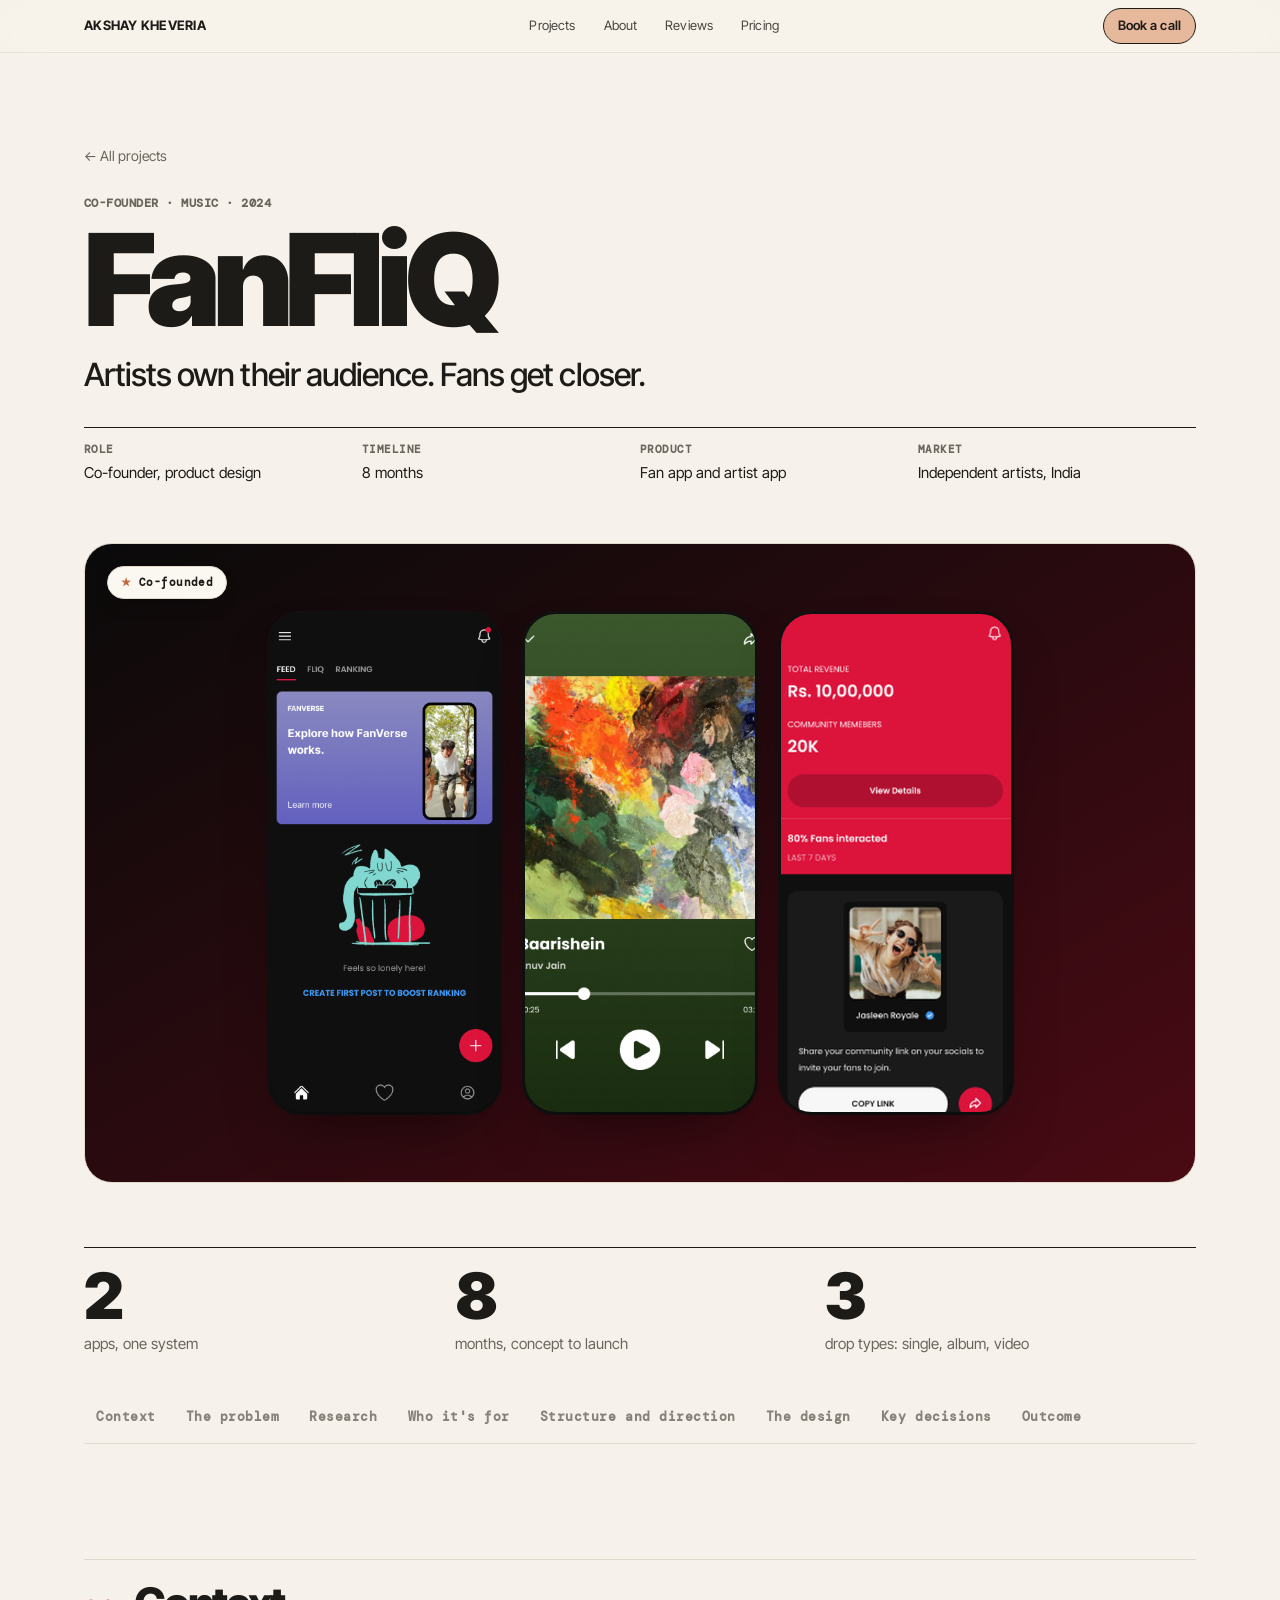
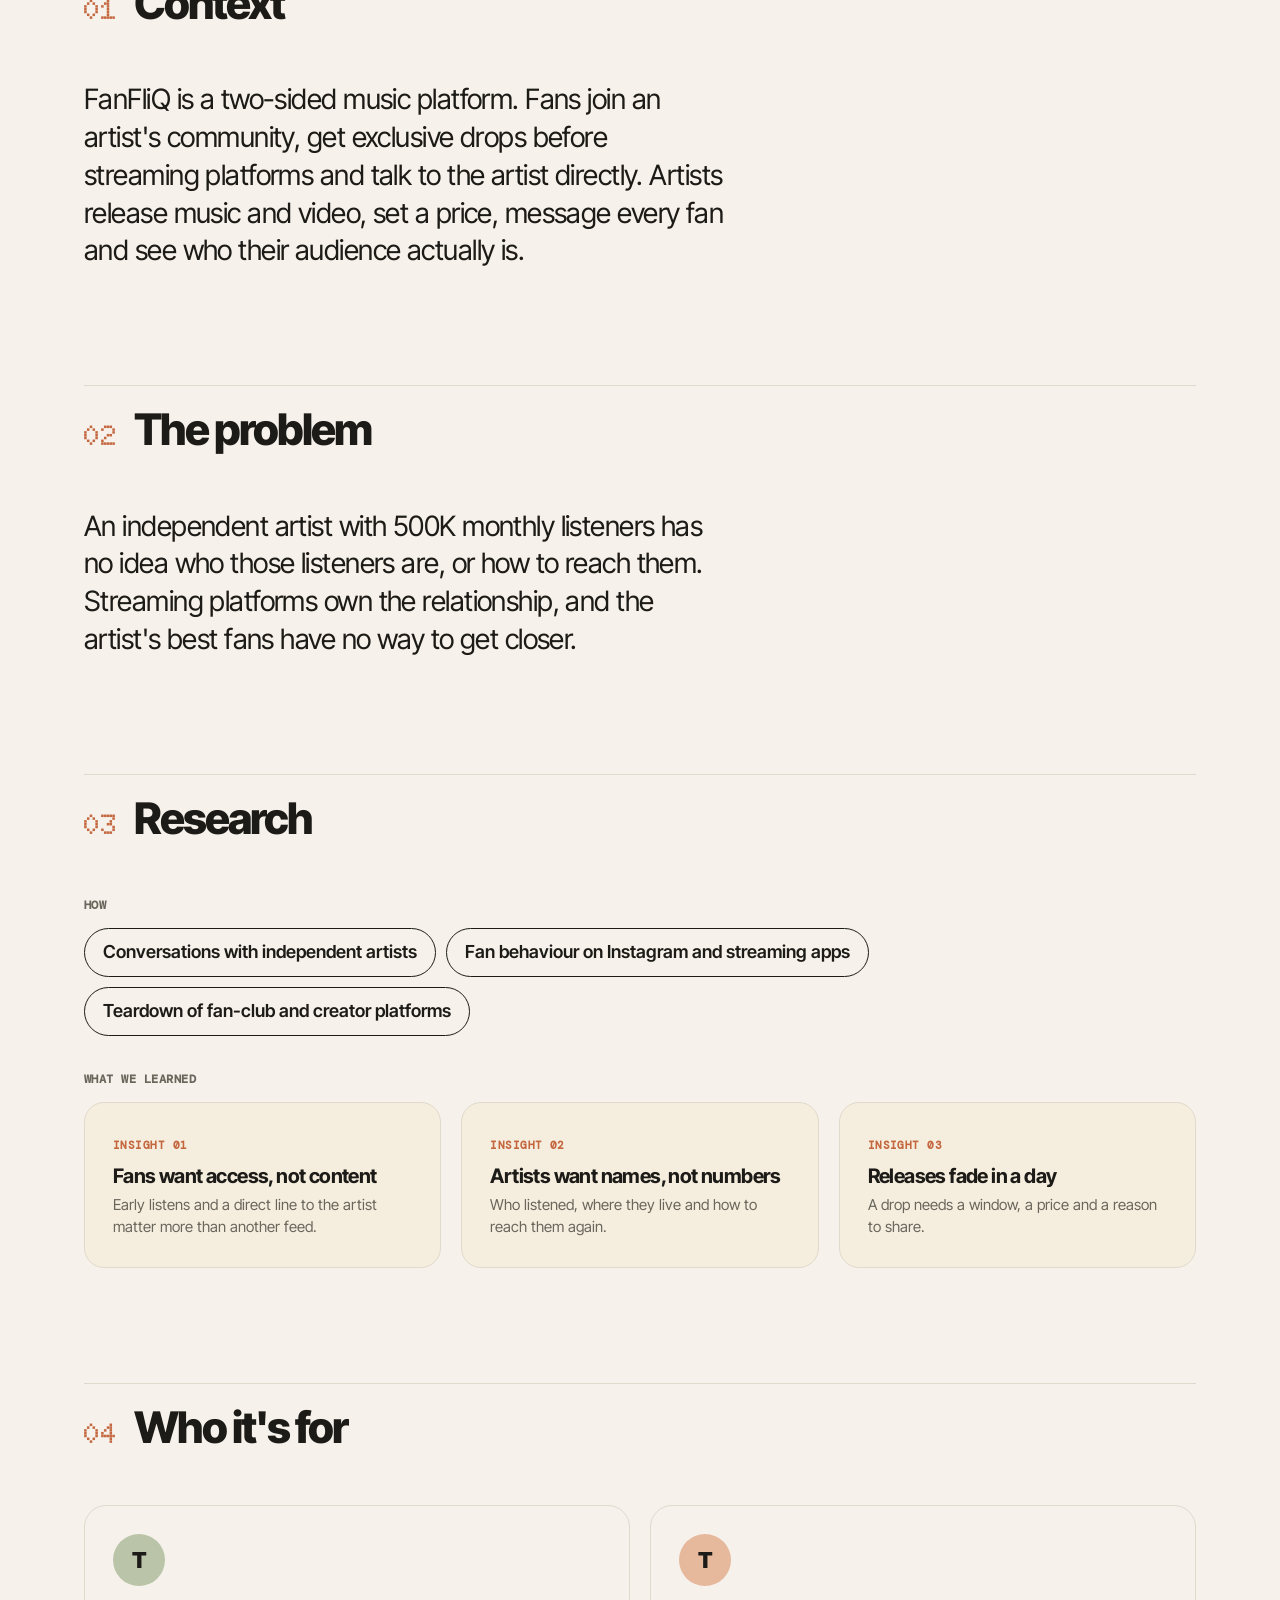
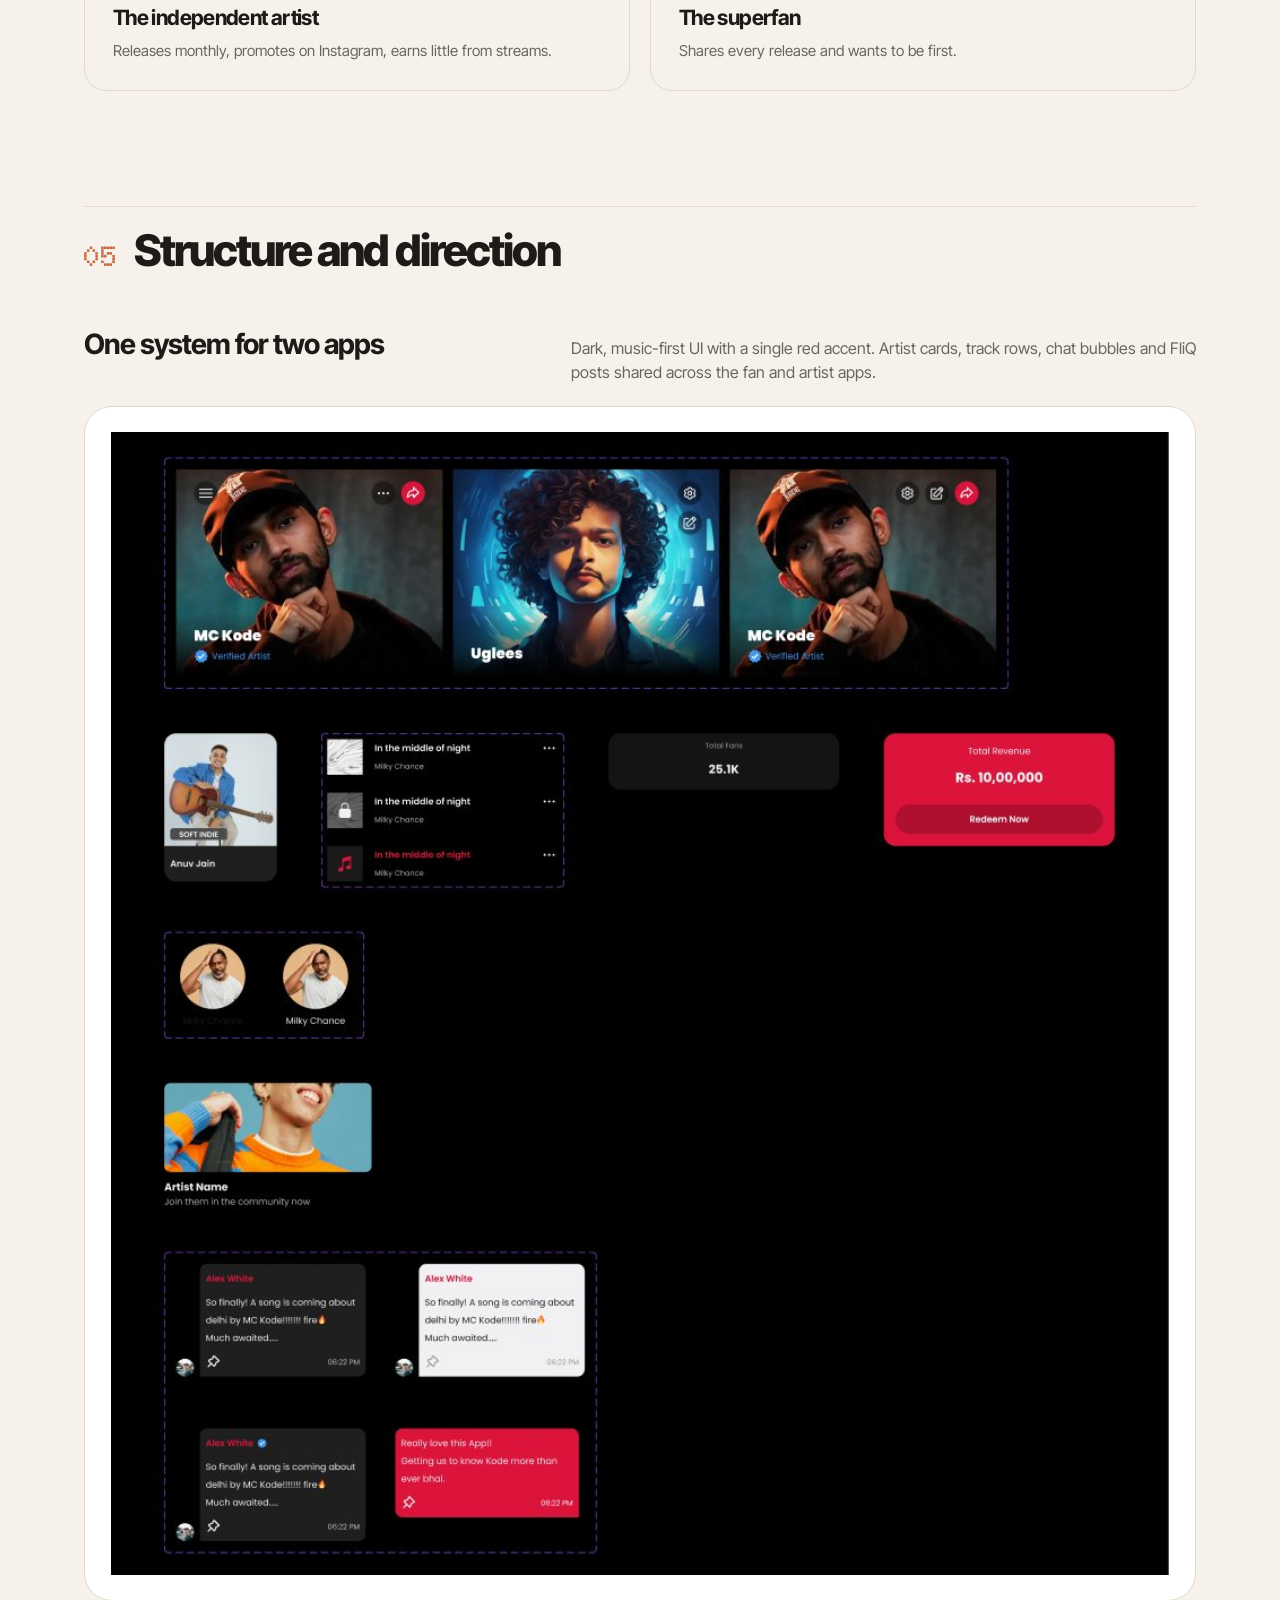
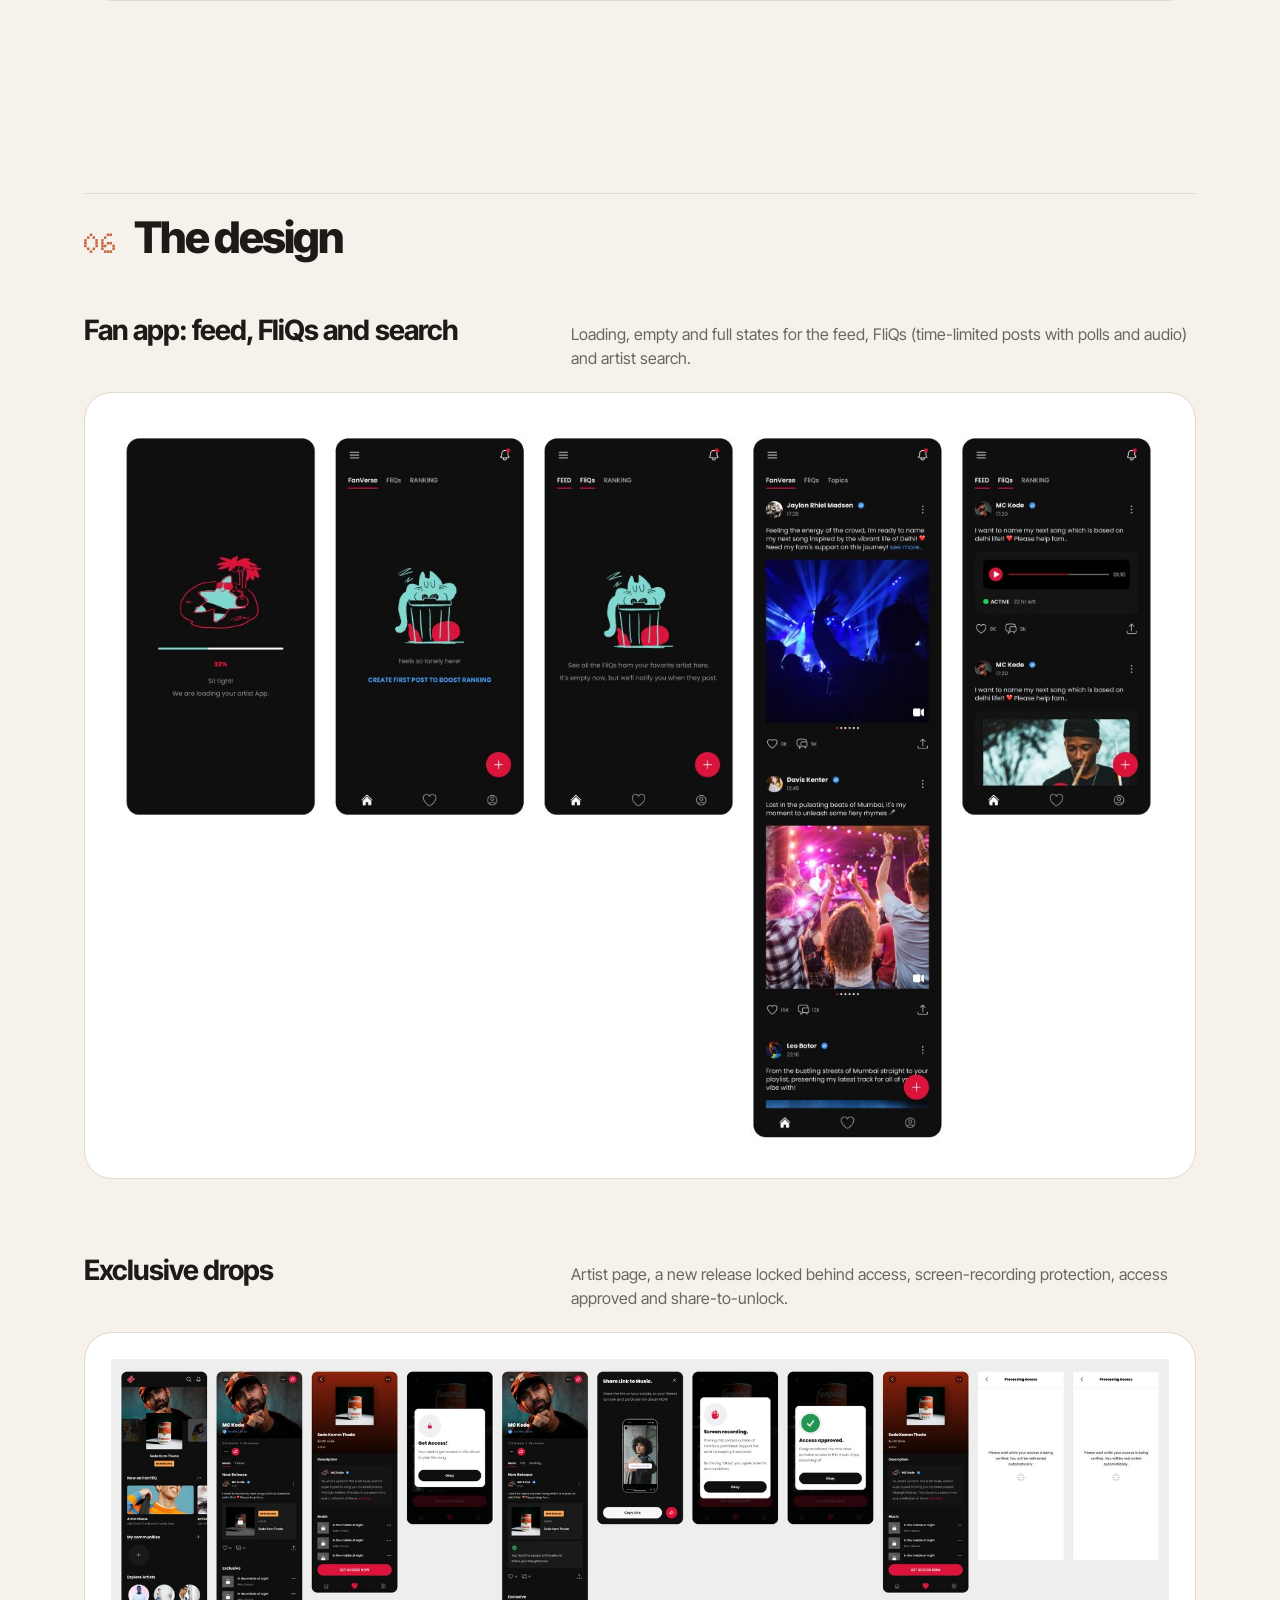
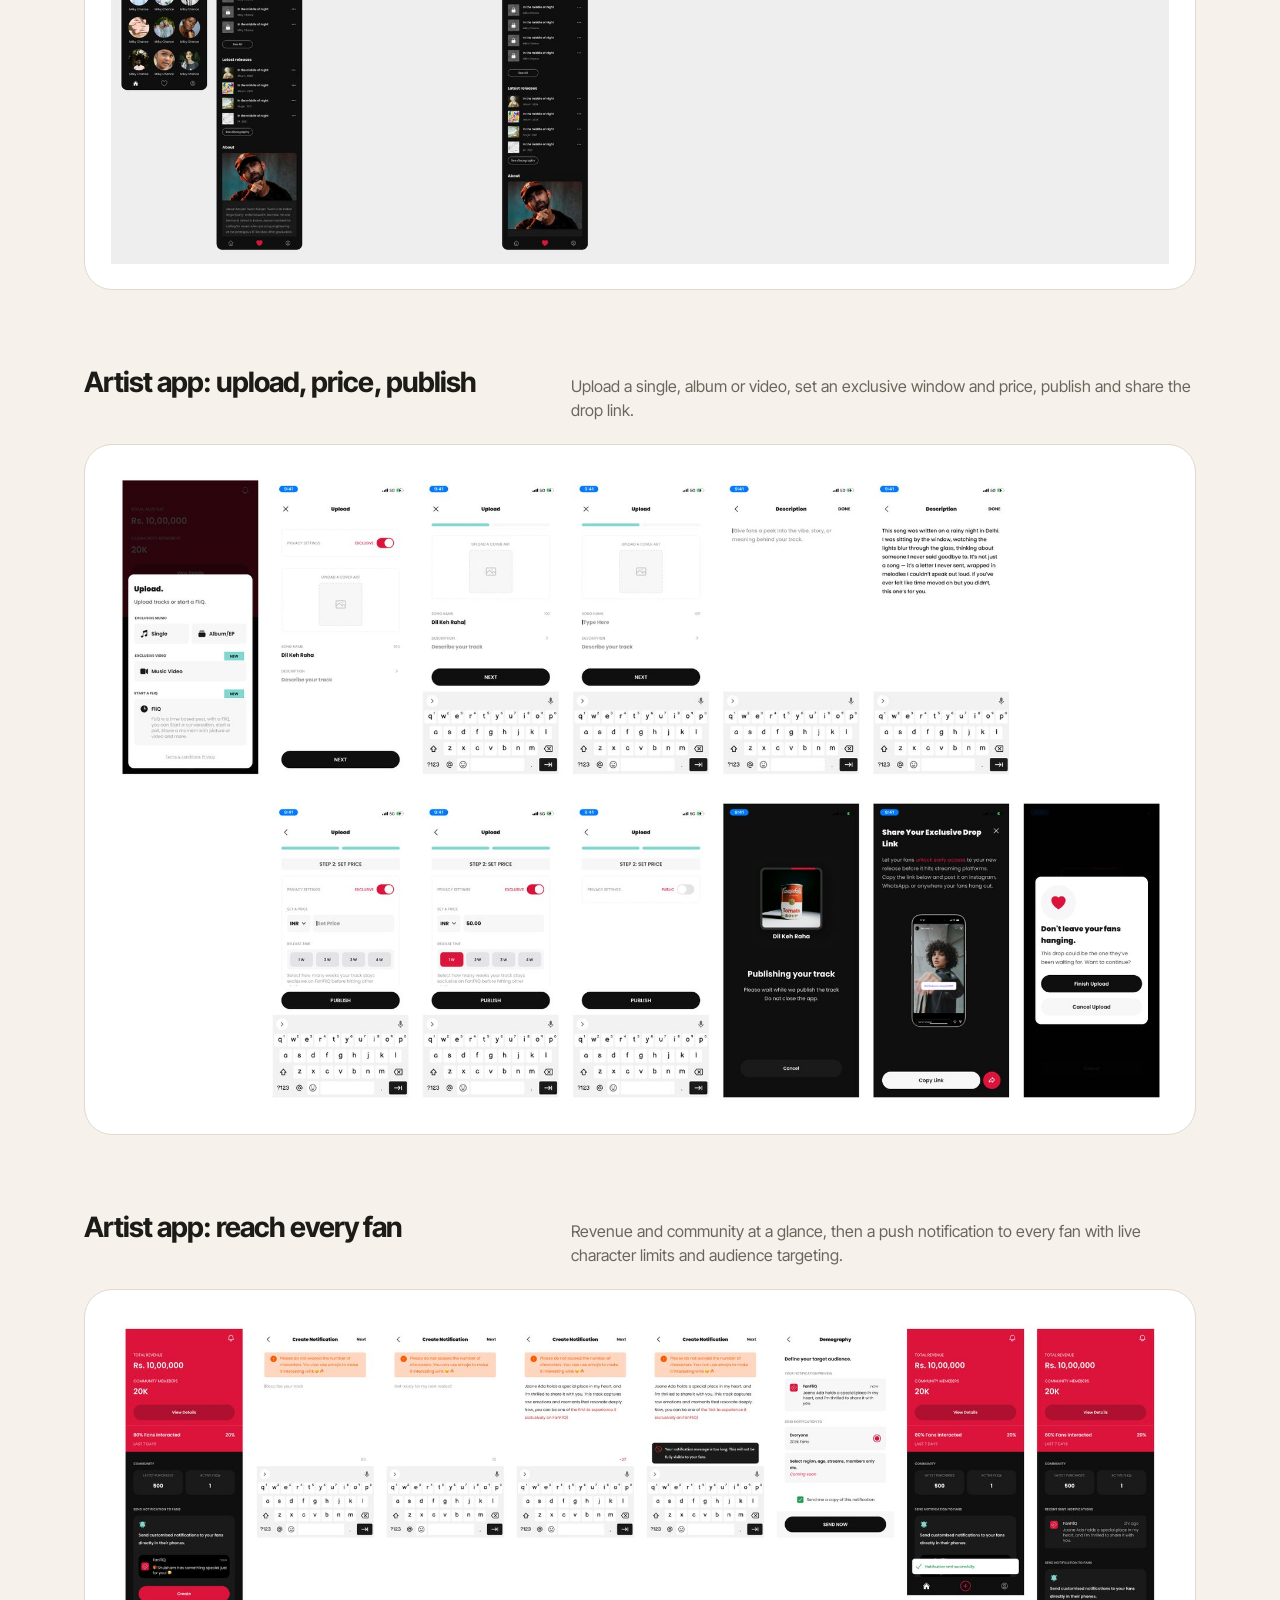
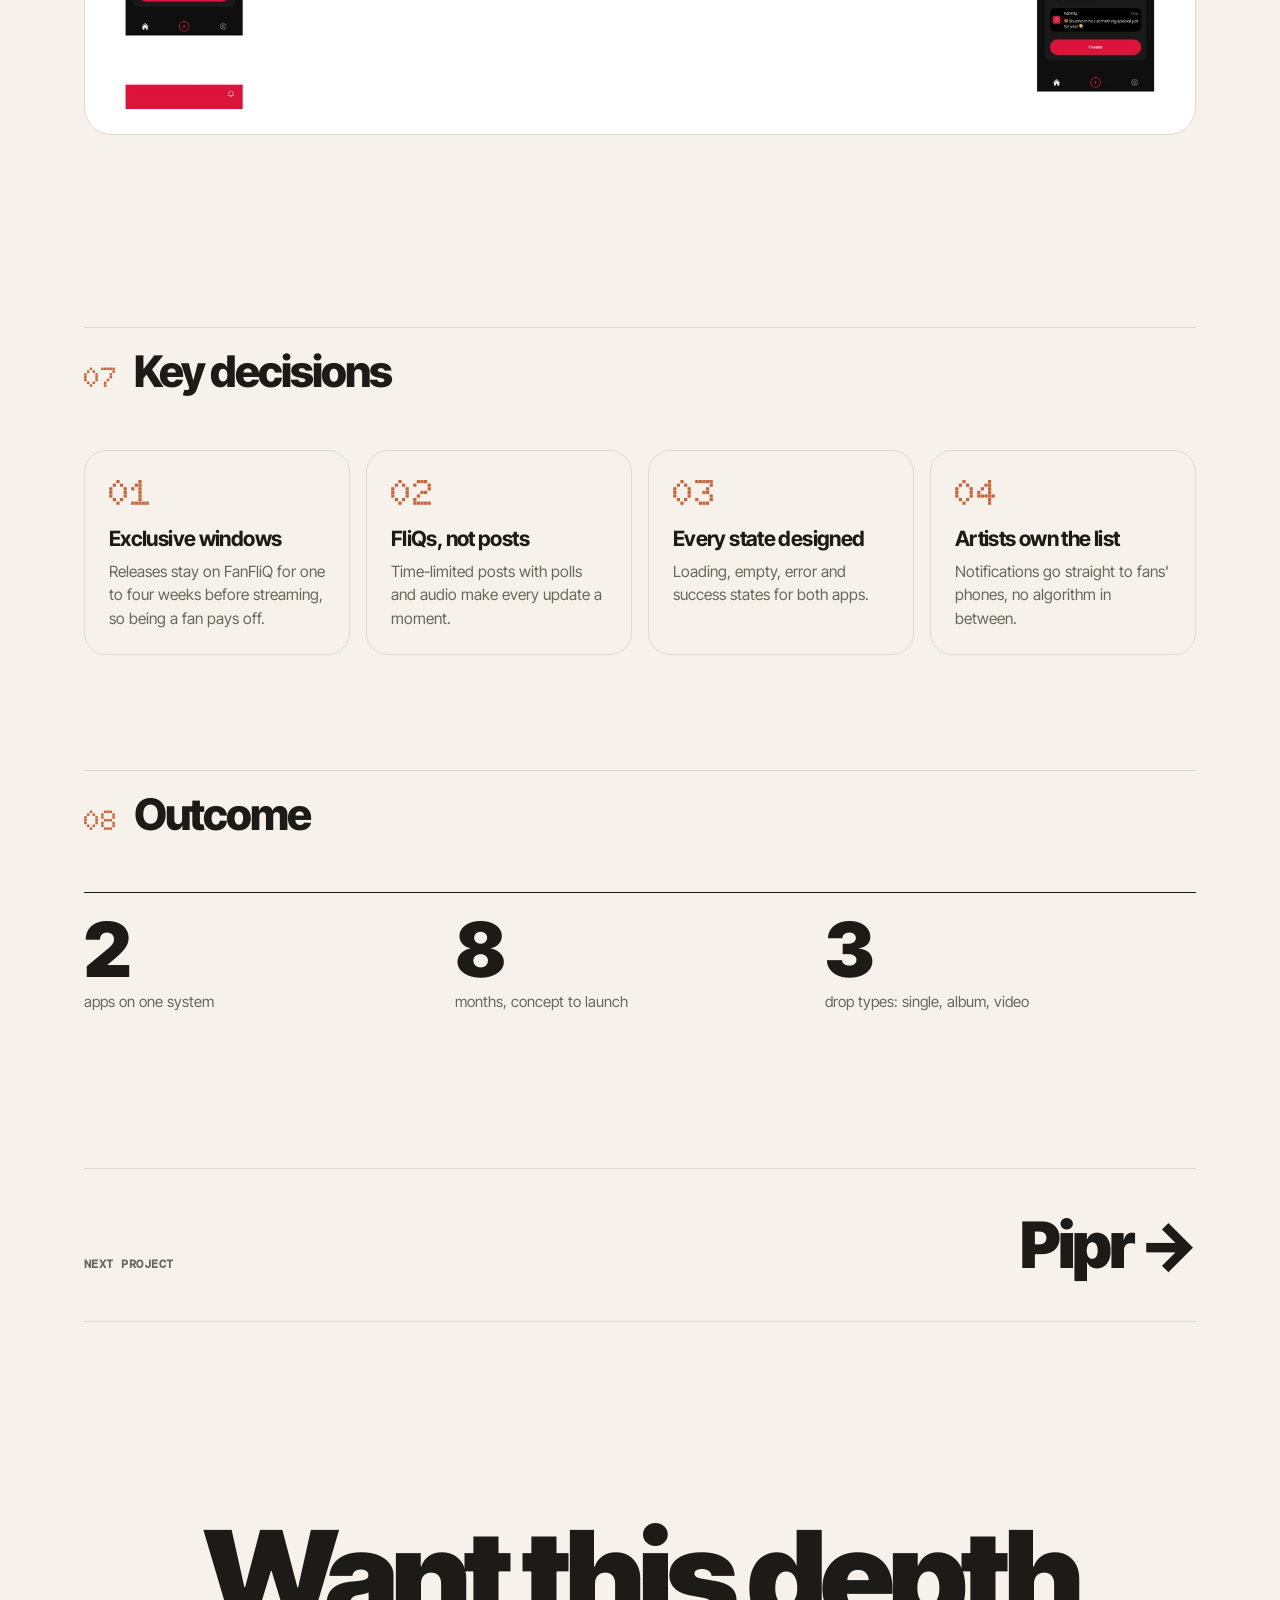
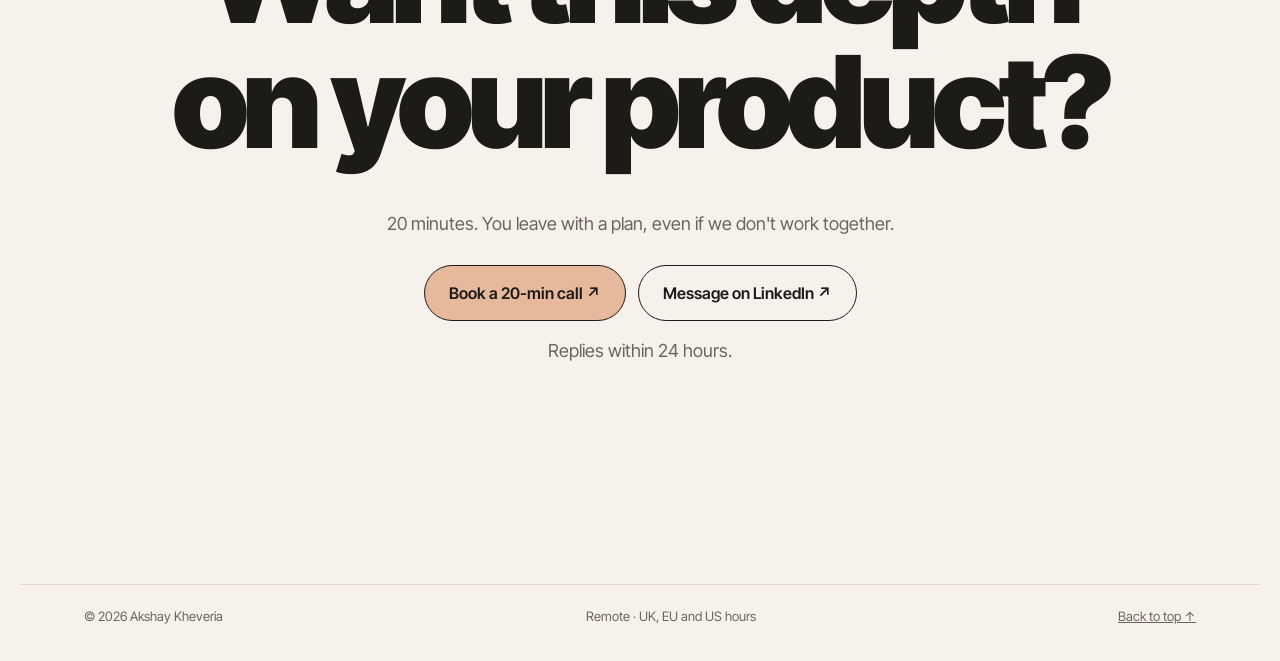
==== commit ed8f4dcf: "FanFliQ case study with real designs; full-width flow images Co-Authored-By: Claude Opus 5.5 <norepl" ====
--- a/fanfliq.html
+++ b/fanfliq.html
@@ -1,10 +1,10 @@
 <!doctype html><html lang="en"><head><meta charset="utf-8"><meta name="viewport" content="width=device-width,initial-scale=1,viewport-fit=cover"><title>FanFliQ · Akshay Kheveria</title><link rel="preconnect" href="https://fonts.googleapis.com"><link href="https://fonts.googleapis.com/css2?family=Doto:wght@700;900&family=DM+Mono:wght@400;500&family=Inter+Tight:ital,wght@0,400;0,500;0,600;0,700;0,800;0,900;1,400&display=swap" rel="stylesheet"><link rel="stylesheet" href="site.css"><meta name="description" content="Akshay Kheveria, senior product designer. Research, design, frontend and launch films for startups in the UK, Australia and India."><link rel="canonical" href="https://akheveria.com/fanfliq"><meta property="og:type" content="website"><meta property="og:title" content="FanFliQ · Akshay Kheveria"><meta property="og:description" content="Akshay Kheveria, senior product designer. Research, design, frontend and launch films for startups in the UK, Australia and India."><meta property="og:url" content="https://akheveria.com/fanfliq"><meta property="og:image" content="https://akheveria.com/og.jpg"><meta name="twitter:card" content="summary_large_image"><meta name="theme-color" content="#f6f2eb"><link rel="icon" href="/favicon.svg" type="image/svg+xml"></head><body><nav><div class="wrap"><a class="brand" href="index.html">AKSHAY KHEVERIA</a><div class="links"><a href="projects.html">Projects</a><a href="index.html#about">About</a><a href="index.html#words">Reviews</a><a href="index.html#offers">Pricing</a></div><a class="navcta" href="https://cal.com/akshay-kheveria-bcy8pf/design-call" target="_blank" rel="noopener">Book a call</a></div></nav>
 <main id="top">
 <header class="chead wrap"><a class="back" href="projects.html">← All projects</a><span class="eye">Co-founder · Music · 2024</span><h1>FanFliQ</h1><p class="lead">Artists own their audience. Fans get closer.</p>
-  <div class="cmeta"><div><small>Role</small>Co-founder, design</div><div><small>Timeline</small>8 months</div><div><small>Product</small>Fan app, artist app</div><div><small>Market</small>Independent artists</div></div></header>
-<div class="wrap"><div class="cvis v-comp" style="background:linear-gradient(150deg,#0a0a0a,#3a0a0e)"><div class="c1"><img src="img/fanfliq.jpg" alt="FanFliQ fan app feed" loading="lazy"></div></div></div>
-<div class="wrap"><div class="cnums"><div><b>2</b><span>apps</span></div><div><b>8</b><span>months</span></div></div><nav class="toc" aria-label="On this page"><a href="#context">Context</a><a href="#problem">The problem</a><a href="#decisions">Key decisions</a><a href="#outcome">Outcome</a></nav></div>
-<section class="wrap cs" id="context"><div class="cs-h"><span class="cs-n">01</span><h2 class="ch">Context</h2></div><p class="body xl">A two-sided music platform: fans subscribe to artist communities, artists sell drops and reach fans directly.</p></section><section class="wrap cs" id="problem"><div class="cs-h"><span class="cs-n">02</span><h2 class="ch">The problem</h2></div><p class="body xl">An artist with 500K monthly listeners has no idea who those listeners are, or how to reach them.</p></section><section class="wrap cs" id="decisions"><div class="cs-h"><span class="cs-n">03</span><h2 class="ch">Key decisions</h2></div><div class="decs"><div class="dc"><span class="n">01</span><h4>Community first</h4><p>Artists and fans talk directly.</p></div><div class="dc"><span class="n">02</span><h4>Drops as events</h4><p>Countdowns and rankings make releases moments.</p></div></div></section><section class="wrap cs" id="outcome"><div class="cs-h"><span class="cs-n">04</span><h2 class="ch">Outcome</h2></div><div class="outs"><div><b>2</b><span>apps</span></div><div><b>8</b><span>months</span></div></div></section>
+  <div class="cmeta"><div><small>Role</small>Co-founder, product design</div><div><small>Timeline</small>8 months</div><div><small>Product</small>Fan app and artist app</div><div><small>Market</small>Independent artists, India</div></div></header>
+<div class="wrap"><div class="cvis v-ph" style="background:linear-gradient(150deg,#0a0a0a,#4a0a14)"><span class="badge">Co-founded</span><div class="ph" style="--d:0.0s"><img src="img/f_feed.png" alt="App screen" loading="lazy"></div><div class="ph" style="--d:0.6s"><img src="img/f_player.png" alt="App screen" loading="lazy"></div><div class="ph" style="--d:1.2s"><img src="img/f_artist.png" alt="App screen" loading="lazy"></div></div></div>
+<div class="wrap"><div class="cnums"><div><b>2</b><span>apps, one system</span></div><div><b>8</b><span>months, concept to launch</span></div><div><b>3</b><span>drop types: single, album, video</span></div></div><nav class="toc" aria-label="On this page"><a href="#context">Context</a><a href="#problem">The problem</a><a href="#research">Research</a><a href="#personas">Who it&#x27;s for</a><a href="#direction">Structure and direction</a><a href="#design">The design</a><a href="#decisions">Key decisions</a><a href="#outcome">Outcome</a></nav></div>
+<section class="wrap cs" id="context"><div class="cs-h"><span class="cs-n">01</span><h2 class="ch">Context</h2></div><p class="body xl">FanFliQ is a two-sided music platform. Fans join an artist&#x27;s community, get exclusive drops before streaming platforms and talk to the artist directly. Artists release music and video, set a price, message every fan and see who their audience actually is.</p></section><section class="wrap cs" id="problem"><div class="cs-h"><span class="cs-n">02</span><h2 class="ch">The problem</h2></div><p class="body xl">An independent artist with 500K monthly listeners has no idea who those listeners are, or how to reach them. Streaming platforms own the relationship, and the artist&#x27;s best fans have no way to get closer.</p></section><section class="wrap cs" id="research"><div class="cs-h"><span class="cs-n">03</span><h2 class="ch">Research</h2></div><h3 class="sub3">How</h3><div class="chips"><span>Conversations with independent artists</span><span>Fan behaviour on Instagram and streaming apps</span><span>Teardown of fan-club and creator platforms</span></div><h3 class="sub3">What we learned</h3><div class="insg"><div class="ins"><span class="k">Insight 01</span><h4>Fans want access, not content</h4><p>Early listens and a direct line to the artist matter more than another feed.</p></div><div class="ins"><span class="k">Insight 02</span><h4>Artists want names, not numbers</h4><p>Who listened, where they live and how to reach them again.</p></div><div class="ins"><span class="k">Insight 03</span><h4>Releases fade in a day</h4><p>A drop needs a window, a price and a reason to share.</p></div></div></section><section class="wrap cs" id="personas"><div class="cs-h"><span class="cs-n">04</span><h2 class="ch">Who it&#x27;s for</h2></div><div class="persg"><div class="pers"><div class="av">T</div><h4>The independent artist</h4><p>Releases monthly, promotes on Instagram, earns little from streams.</p></div><div class="pers"><div class="av">T</div><h4>The superfan</h4><p>Shares every release and wants to be first.</p></div></div></section><section class="wrap cs" id="direction"><div class="cs-h"><span class="cs-n">05</span><h2 class="ch">Structure and direction</h2></div><div class="pstep"><div class="pt"><h4>One system for two apps</h4><p>Dark, music-first UI with a single red accent. Artist cards, track rows, chat bubbles and FliQ posts shared across the fan and artist apps.</p></div><div class="cvis v-img"><img src="img/f_cards.jpg" alt="FanFliQ component cards" loading="lazy"></div></div></section><section class="wrap cs" id="design"><div class="cs-h"><span class="cs-n">06</span><h2 class="ch">The design</h2></div><div class="pstep"><div class="pt"><h4>Fan app: feed, FliQs and search</h4><p>Loading, empty and full states for the feed, FliQs (time-limited posts with polls and audio) and artist search.</p></div><div class="cvis v-img"><img src="img/f_fan.jpg" alt="Fan app home, feed and search screens" loading="lazy"></div></div><div class="pstep"><div class="pt"><h4>Exclusive drops</h4><p>Artist page, a new release locked behind access, screen-recording protection, access approved and share-to-unlock.</p></div><div class="cvis v-img"><img src="img/f_release.jpg" alt="Exclusive release and access flow" loading="lazy"></div></div><div class="pstep"><div class="pt"><h4>Artist app: upload, price, publish</h4><p>Upload a single, album or video, set an exclusive window and price, publish and share the drop link.</p></div><div class="cvis v-img"><img src="img/f_upload.jpg" alt="Artist upload and pricing flow" loading="lazy"></div></div><div class="pstep"><div class="pt"><h4>Artist app: reach every fan</h4><p>Revenue and community at a glance, then a push notification to every fan with live character limits and audience targeting.</p></div><div class="cvis v-img"><img src="img/f_notify.jpg" alt="Artist dashboard and notification flow" loading="lazy"></div></div></section><section class="wrap cs" id="decisions"><div class="cs-h"><span class="cs-n">07</span><h2 class="ch">Key decisions</h2></div><div class="decs"><div class="dc"><span class="n">01</span><h4>Exclusive windows</h4><p>Releases stay on FanFliQ for one to four weeks before streaming, so being a fan pays off.</p></div><div class="dc"><span class="n">02</span><h4>FliQs, not posts</h4><p>Time-limited posts with polls and audio make every update a moment.</p></div><div class="dc"><span class="n">03</span><h4>Every state designed</h4><p>Loading, empty, error and success states for both apps.</p></div><div class="dc"><span class="n">04</span><h4>Artists own the list</h4><p>Notifications go straight to fans&#x27; phones, no algorithm in between.</p></div></div></section><section class="wrap cs" id="outcome"><div class="cs-h"><span class="cs-n">08</span><h2 class="ch">Outcome</h2></div><div class="outs"><div><b>2</b><span>apps on one system</span></div><div><b>8</b><span>months, concept to launch</span></div><div><b>3</b><span>drop types: single, album, video</span></div></div></section>
 <section class="wrap nextp"><a href="pipr.html"><small>Next project</small><span>Pipr →</span></a></section>
 <section class="cta wrap" id="contact"><h2>Want this depth<br>on your product?</h2><p>20 minutes. You leave with a plan, even if we don't work together.</p><div class="row"><a class="btn" href="https://cal.com/akshay-kheveria-bcy8pf/design-call" target="_blank" rel="noopener">Book a 20-min call ↗</a><a class="btn ghost" href="https://www.linkedin.com/in/akheveria/" target="_blank" rel="noopener">Message on LinkedIn ↗</a></div><p class="note">Replies within 24 hours.</p></section>
 </main><footer><div class="wrap"><span>© 2026 Akshay Kheveria</span><span>Remote · UK, EU and US hours</span><a href="#top">Back to top ↑</a></div></footer></body></html>
--- a/site.css
+++ b/site.css
@@ -574,3 +574,20 @@
 }
 .cta h2{line-height:.98;margin-bottom:clamp(24px,3vw,40px)!important;padding-bottom:.06em}
 .cta p{margin-bottom:28px}.cta .note{margin-top:16px}
+/* v17: step numbers, ticker label, website scroll */
+.flow.tl .n{font-family:"DM Mono",ui-monospace,monospace!important;font-size:17px!important;font-weight:500;line-height:1!important;padding:0!important;letter-spacing:0;display:grid!important;place-items:center;text-align:center;box-sizing:border-box}
+.tlbar{top:28px!important}
+.marq-h{margin:clamp(48px,6vw,80px) 0 0;text-align:center;font-family:"DM Mono",ui-monospace,monospace;font-size:12px;letter-spacing:.12em;text-transform:uppercase;color:var(--mute)}
+.marq-h+.marq{margin-top:8px!important}
+.v-web .br{width:min(92%,1100px)}
+.v-web .bv.ws{aspect-ratio:16/10;overflow:hidden;container-type:size;position:relative}
+.v-web .bv.ws img{display:block;width:100%;height:auto;object-fit:initial;animation:webscroll 26s cubic-bezier(.6,0,.4,1) infinite}
+.v-web:hover .bv.ws img{animation-play-state:paused}
+@keyframes webscroll{0%,6%{transform:translateY(0)}20%,24%{transform:translateY(-18%)}38%,42%{transform:translateY(-36%)}56%,60%{transform:translateY(-55%)}74%,78%{transform:translateY(calc(-100% + 100cqh))}94%,100%{transform:translateY(0)}}
+@media(prefers-reduced-motion:reduce){.v-web .bv.ws img{animation:none}}
+.pstep .cvis.v-web{height:auto!important;padding-block:clamp(24px,4vw,56px)}
+.v-web .br{aspect-ratio:auto!important;height:auto!important}
+.v-web .bv.ws{flex:none}
+.v-web .bv.ws img{position:relative!important;inset:auto!important;height:auto!important}
+.pstep .cvis.v-img{height:auto!important;padding:clamp(12px,2vw,28px)}
+.pstep .cvis.v-img img{position:static!important;width:100%!important;height:auto!important;object-fit:contain}
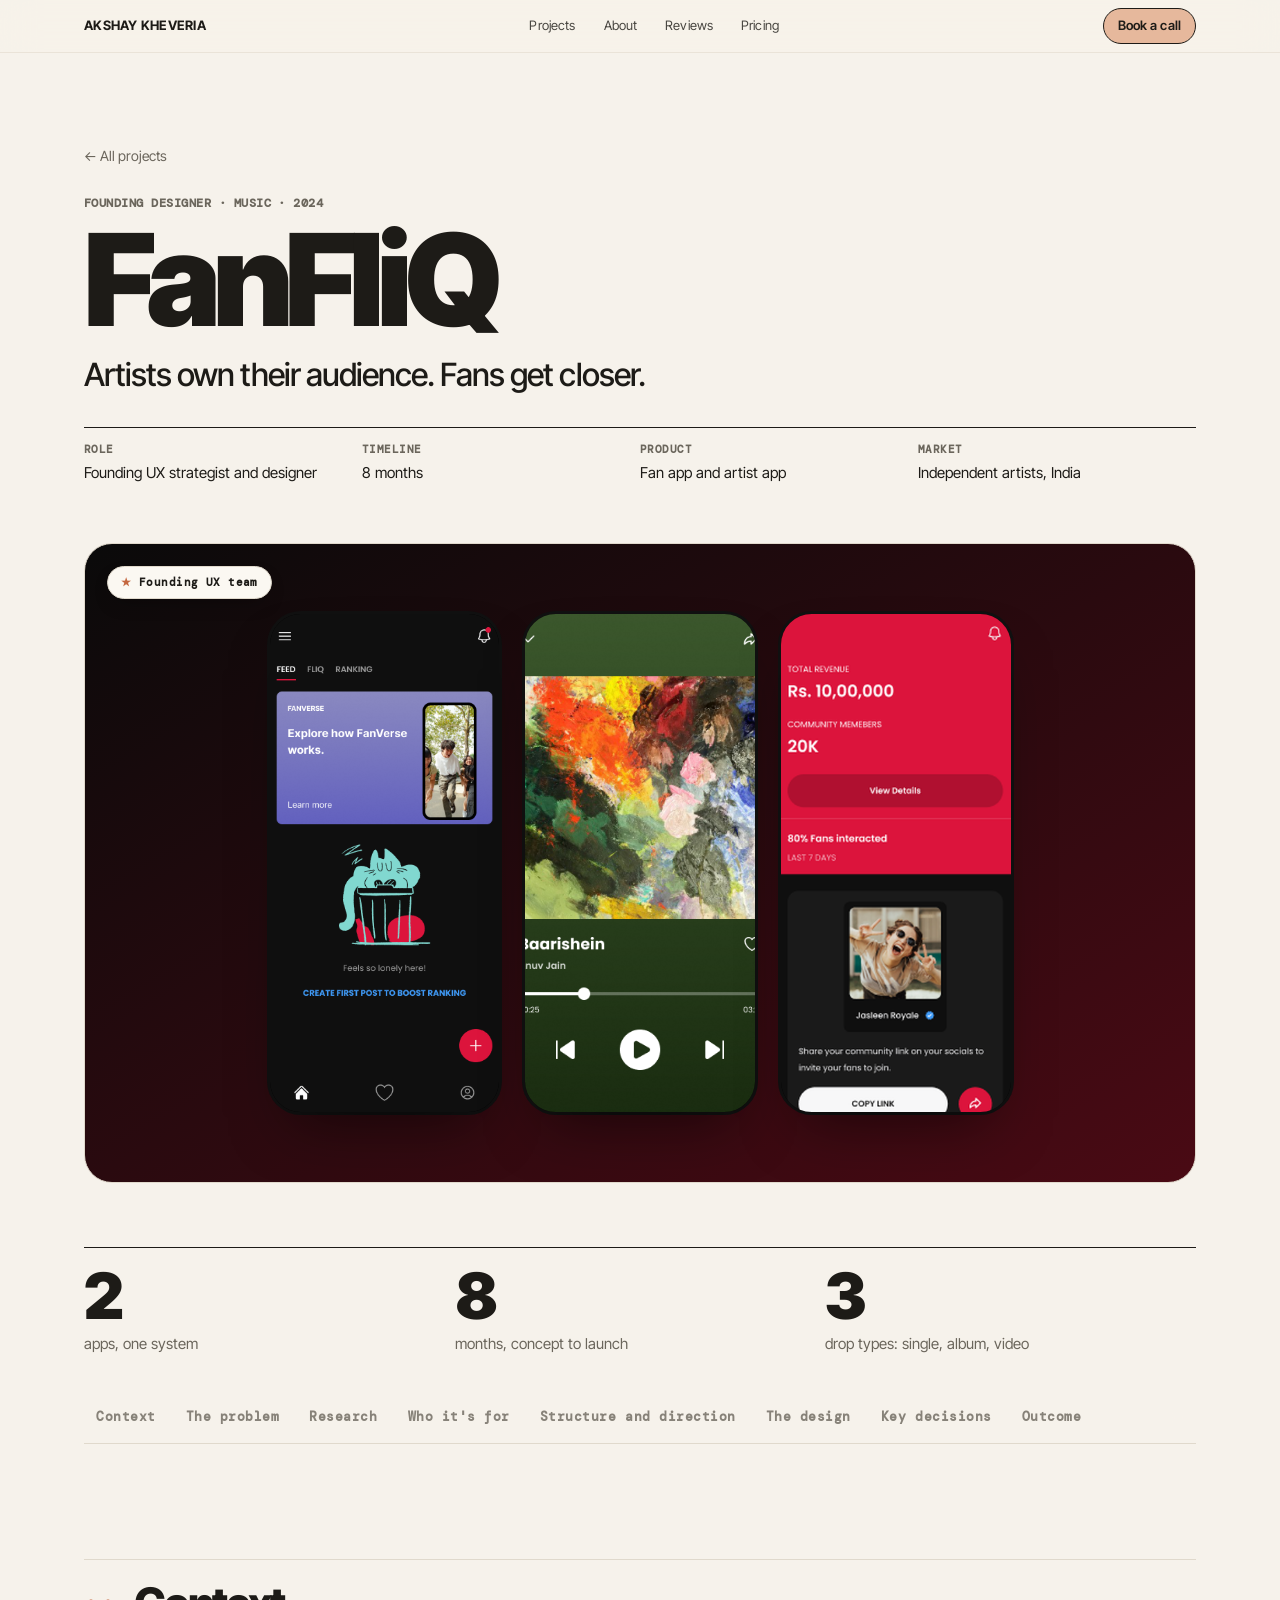
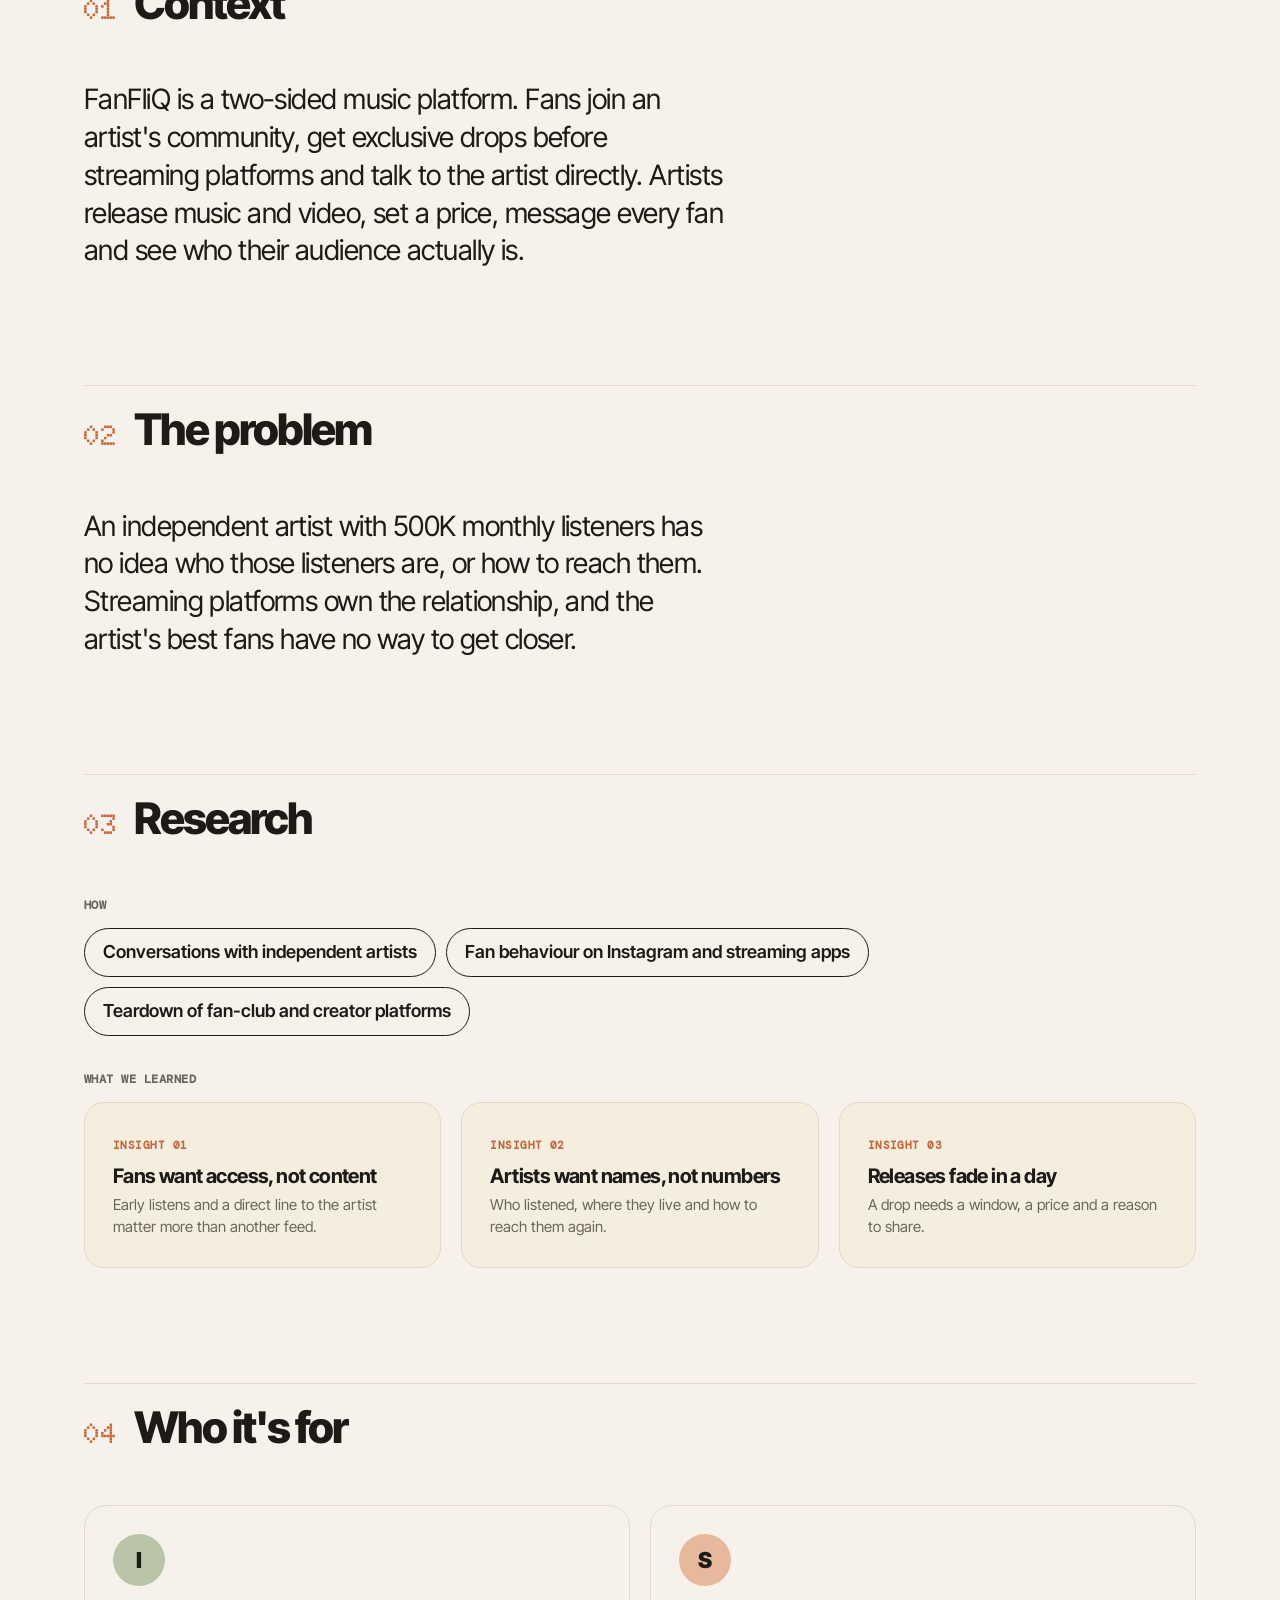
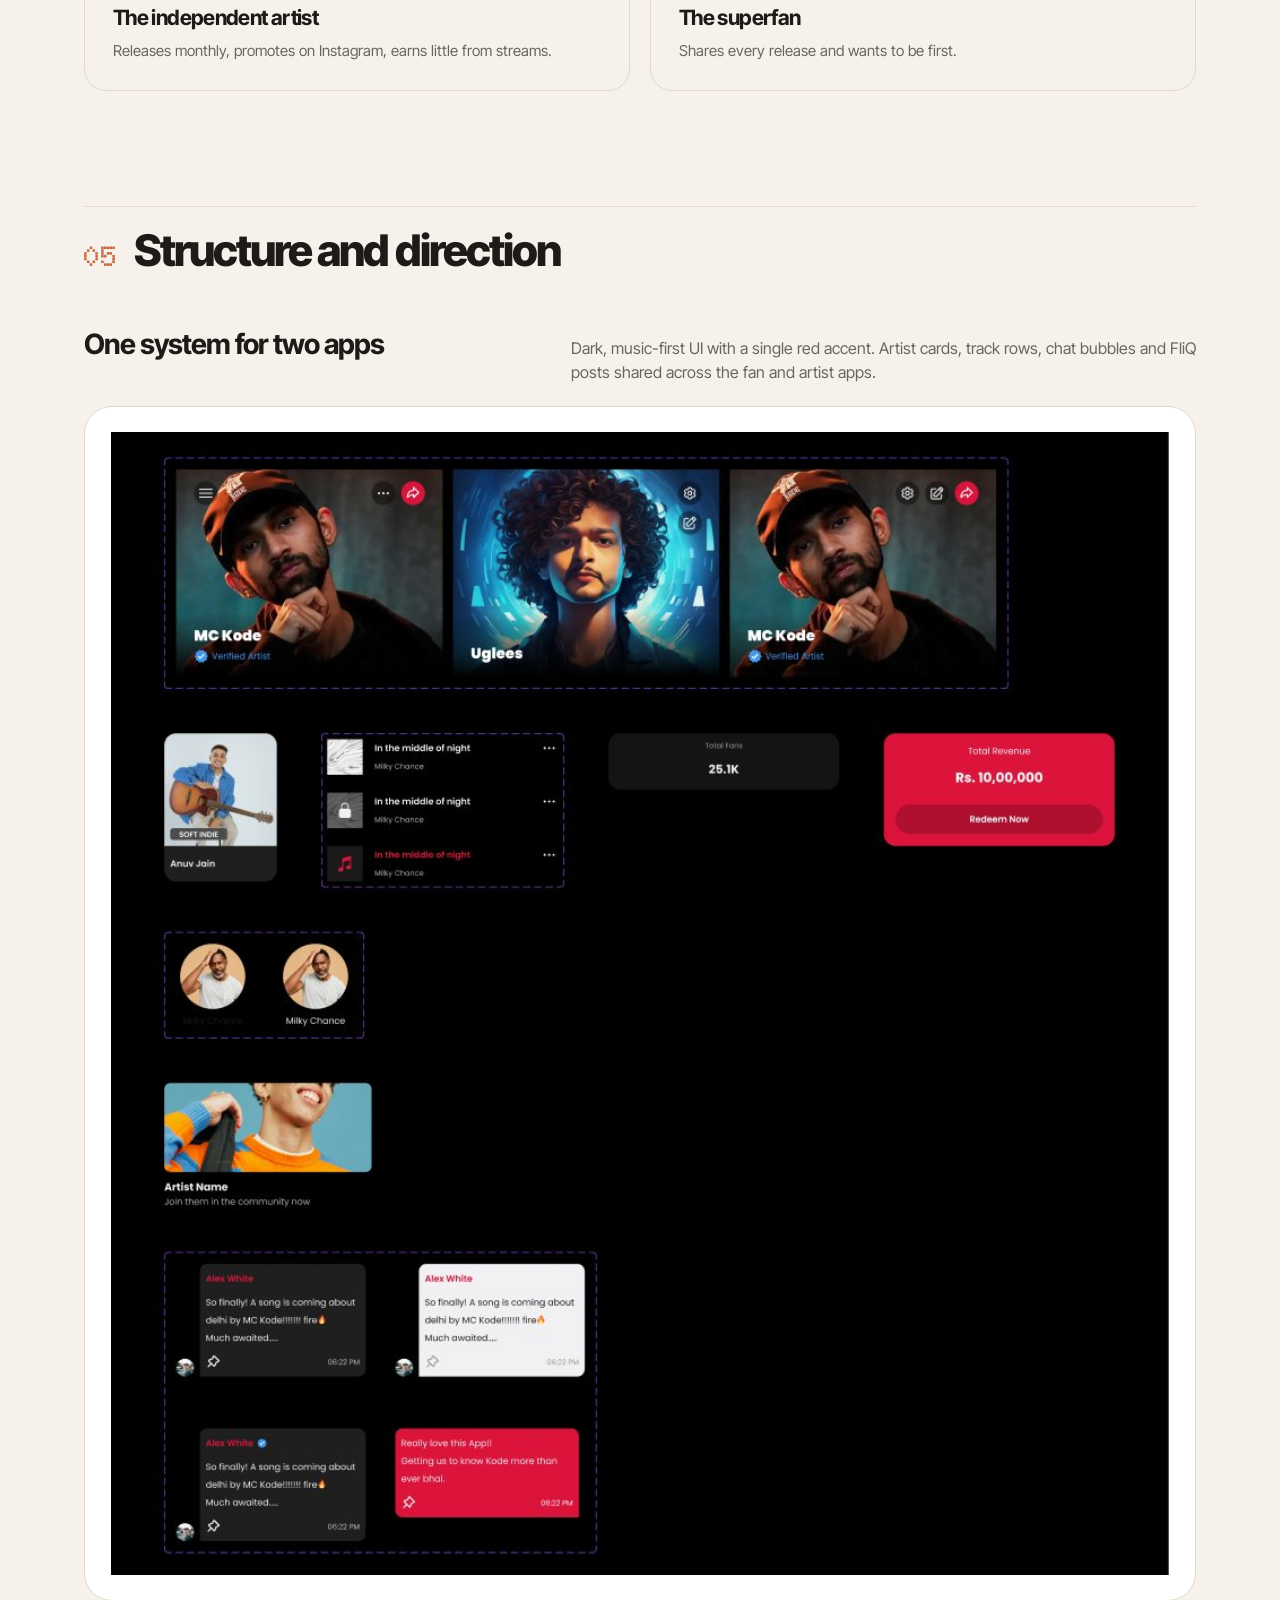
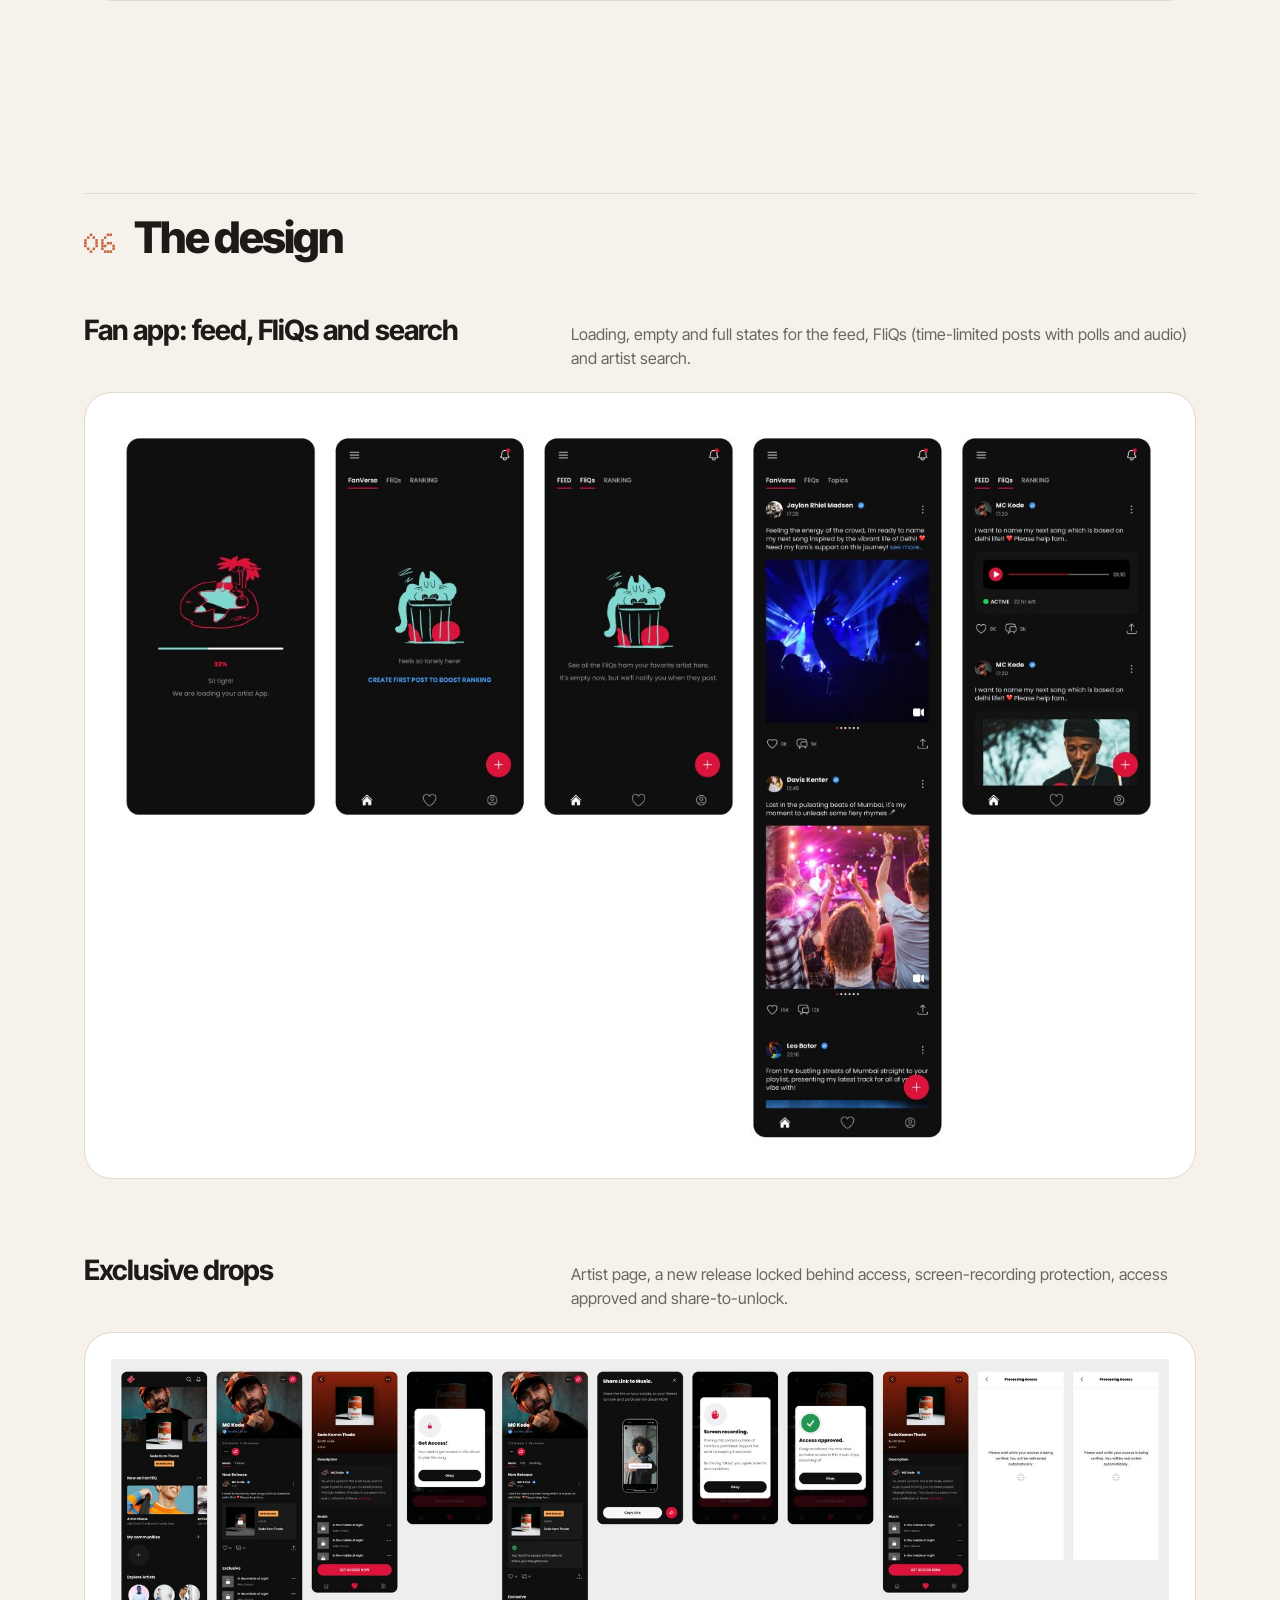
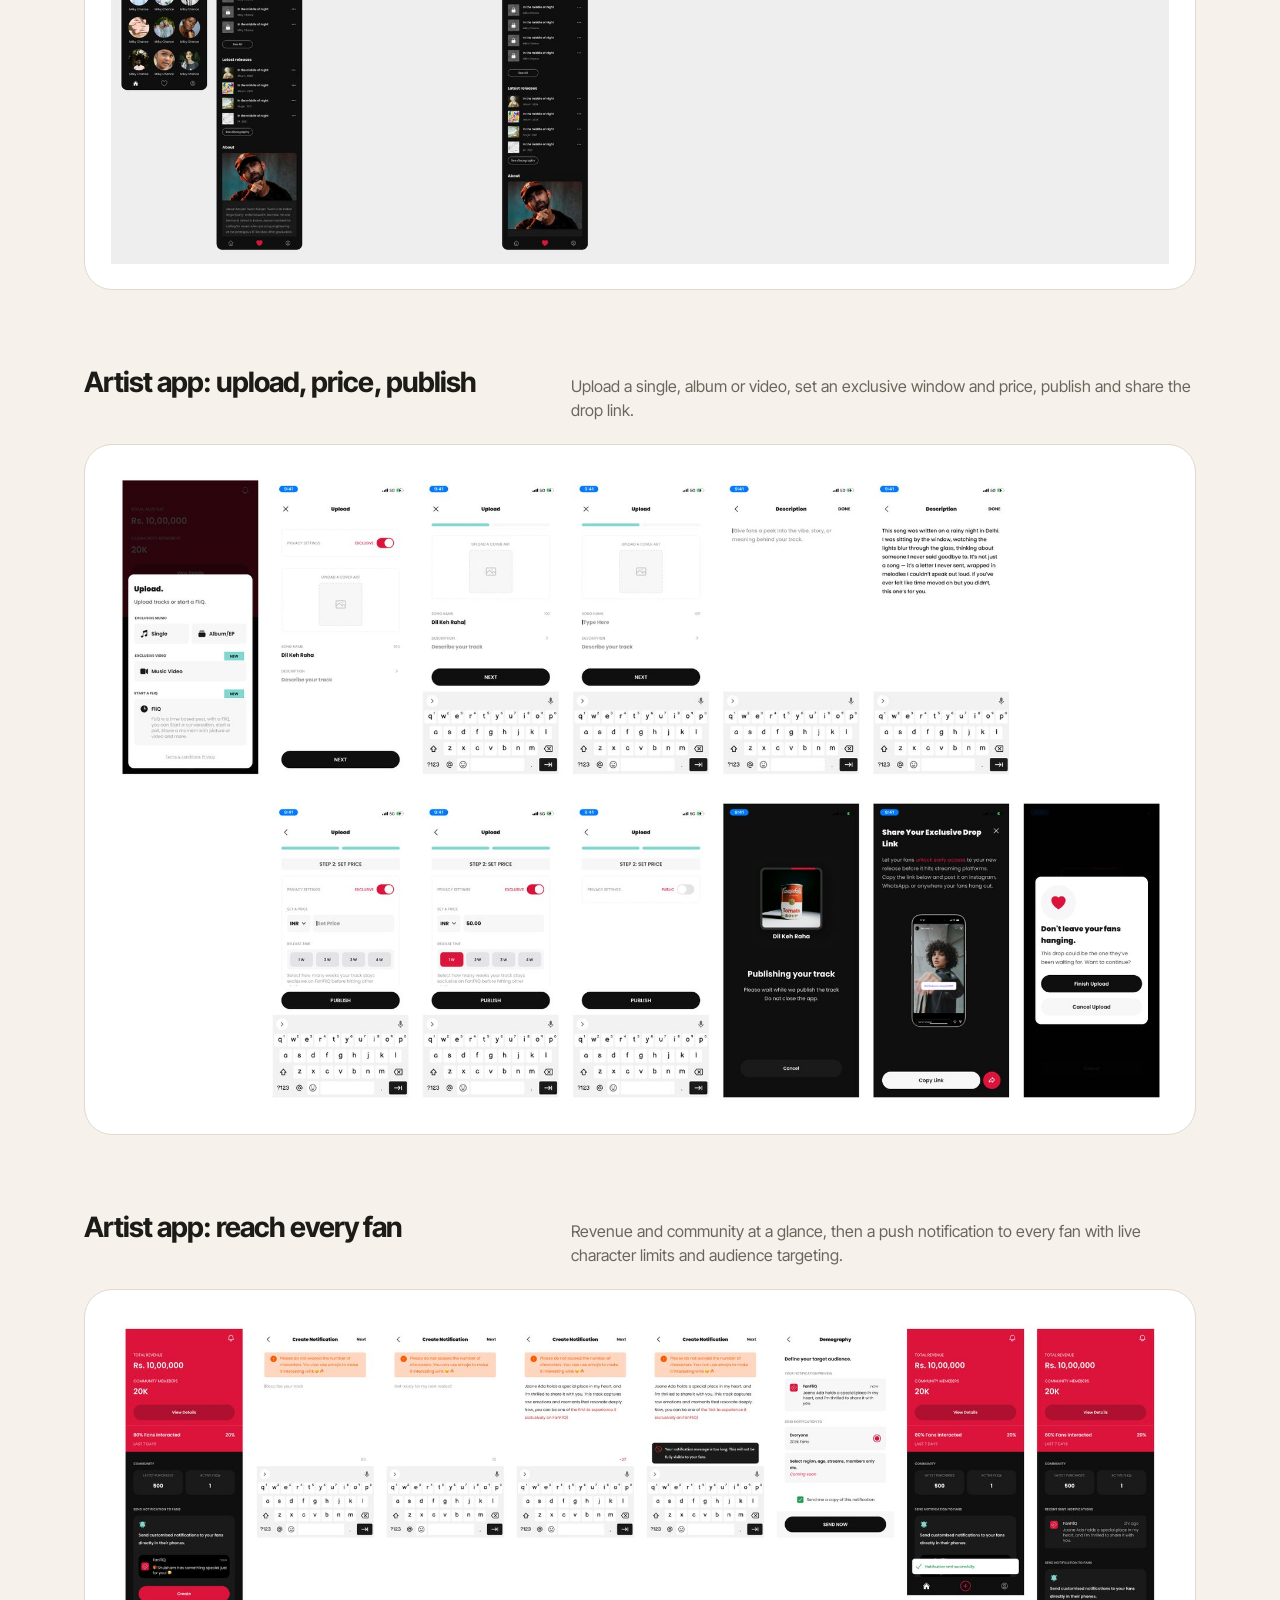
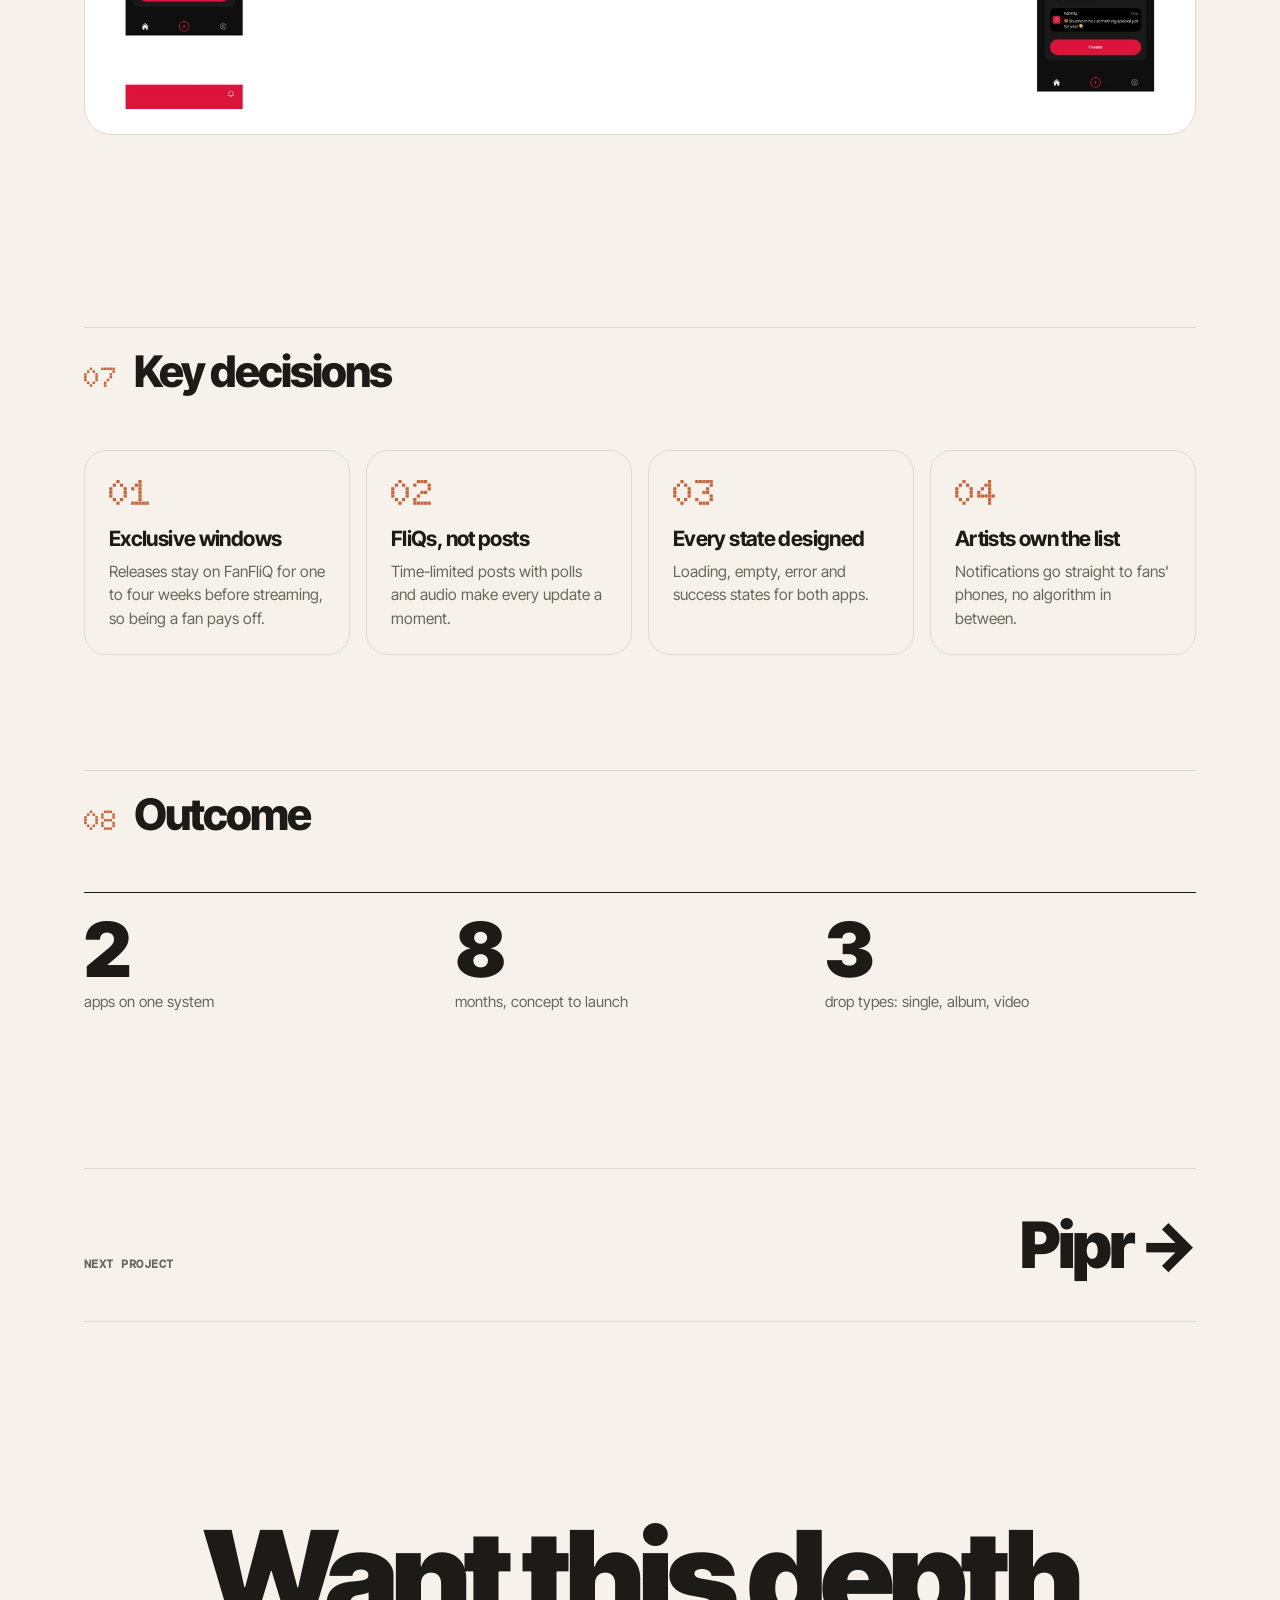
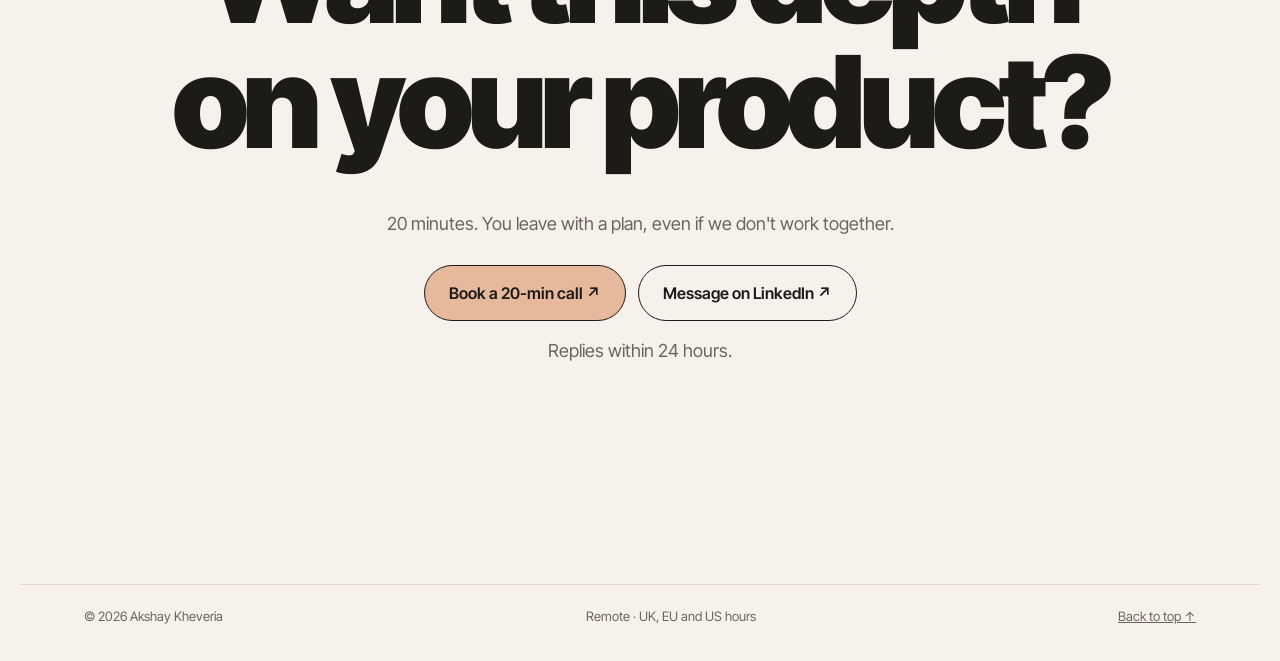
==== commit a5584e07: "Add WeJammin case study; founding UX strategist wording Co-Authored-By: Claude Opus 5.5 <noreply@ant" ====
--- a/fanfliq.html
+++ b/fanfliq.html
@@ -1,10 +1,10 @@
 <!doctype html><html lang="en"><head><meta charset="utf-8"><meta name="viewport" content="width=device-width,initial-scale=1,viewport-fit=cover"><title>FanFliQ · Akshay Kheveria</title><link rel="preconnect" href="https://fonts.googleapis.com"><link href="https://fonts.googleapis.com/css2?family=Doto:wght@700;900&family=DM+Mono:wght@400;500&family=Inter+Tight:ital,wght@0,400;0,500;0,600;0,700;0,800;0,900;1,400&display=swap" rel="stylesheet"><link rel="stylesheet" href="site.css"><meta name="description" content="Akshay Kheveria, senior product designer. Research, design, frontend and launch films for startups in the UK, Australia and India."><link rel="canonical" href="https://akheveria.com/fanfliq"><meta property="og:type" content="website"><meta property="og:title" content="FanFliQ · Akshay Kheveria"><meta property="og:description" content="Akshay Kheveria, senior product designer. Research, design, frontend and launch films for startups in the UK, Australia and India."><meta property="og:url" content="https://akheveria.com/fanfliq"><meta property="og:image" content="https://akheveria.com/og.jpg"><meta name="twitter:card" content="summary_large_image"><meta name="theme-color" content="#f6f2eb"><link rel="icon" href="/favicon.svg" type="image/svg+xml"></head><body><nav><div class="wrap"><a class="brand" href="index.html">AKSHAY KHEVERIA</a><div class="links"><a href="projects.html">Projects</a><a href="index.html#about">About</a><a href="index.html#words">Reviews</a><a href="index.html#offers">Pricing</a></div><a class="navcta" href="https://cal.com/akshay-kheveria-bcy8pf/design-call" target="_blank" rel="noopener">Book a call</a></div></nav>
 <main id="top">
-<header class="chead wrap"><a class="back" href="projects.html">← All projects</a><span class="eye">Co-founder · Music · 2024</span><h1>FanFliQ</h1><p class="lead">Artists own their audience. Fans get closer.</p>
-  <div class="cmeta"><div><small>Role</small>Co-founder, product design</div><div><small>Timeline</small>8 months</div><div><small>Product</small>Fan app and artist app</div><div><small>Market</small>Independent artists, India</div></div></header>
-<div class="wrap"><div class="cvis v-ph" style="background:linear-gradient(150deg,#0a0a0a,#4a0a14)"><span class="badge">Co-founded</span><div class="ph" style="--d:0.0s"><img src="img/f_feed.png" alt="App screen" loading="lazy"></div><div class="ph" style="--d:0.6s"><img src="img/f_player.png" alt="App screen" loading="lazy"></div><div class="ph" style="--d:1.2s"><img src="img/f_artist.png" alt="App screen" loading="lazy"></div></div></div>
+<header class="chead wrap"><a class="back" href="projects.html">← All projects</a><span class="eye">Founding designer · Music · 2024</span><h1>FanFliQ</h1><p class="lead">Artists own their audience. Fans get closer.</p>
+  <div class="cmeta"><div><small>Role</small>Founding UX strategist and designer</div><div><small>Timeline</small>8 months</div><div><small>Product</small>Fan app and artist app</div><div><small>Market</small>Independent artists, India</div></div></header>
+<div class="wrap"><div class="cvis v-ph" style="background:linear-gradient(150deg,#0a0a0a,#4a0a14)"><span class="badge">Founding UX team</span><div class="ph" style="--d:0.0s"><img src="img/f_feed.png" alt="App screen" loading="lazy"></div><div class="ph" style="--d:0.6s"><img src="img/f_player.png" alt="App screen" loading="lazy"></div><div class="ph" style="--d:1.2s"><img src="img/f_artist.png" alt="App screen" loading="lazy"></div></div></div>
 <div class="wrap"><div class="cnums"><div><b>2</b><span>apps, one system</span></div><div><b>8</b><span>months, concept to launch</span></div><div><b>3</b><span>drop types: single, album, video</span></div></div><nav class="toc" aria-label="On this page"><a href="#context">Context</a><a href="#problem">The problem</a><a href="#research">Research</a><a href="#personas">Who it&#x27;s for</a><a href="#direction">Structure and direction</a><a href="#design">The design</a><a href="#decisions">Key decisions</a><a href="#outcome">Outcome</a></nav></div>
-<section class="wrap cs" id="context"><div class="cs-h"><span class="cs-n">01</span><h2 class="ch">Context</h2></div><p class="body xl">FanFliQ is a two-sided music platform. Fans join an artist&#x27;s community, get exclusive drops before streaming platforms and talk to the artist directly. Artists release music and video, set a price, message every fan and see who their audience actually is.</p></section><section class="wrap cs" id="problem"><div class="cs-h"><span class="cs-n">02</span><h2 class="ch">The problem</h2></div><p class="body xl">An independent artist with 500K monthly listeners has no idea who those listeners are, or how to reach them. Streaming platforms own the relationship, and the artist&#x27;s best fans have no way to get closer.</p></section><section class="wrap cs" id="research"><div class="cs-h"><span class="cs-n">03</span><h2 class="ch">Research</h2></div><h3 class="sub3">How</h3><div class="chips"><span>Conversations with independent artists</span><span>Fan behaviour on Instagram and streaming apps</span><span>Teardown of fan-club and creator platforms</span></div><h3 class="sub3">What we learned</h3><div class="insg"><div class="ins"><span class="k">Insight 01</span><h4>Fans want access, not content</h4><p>Early listens and a direct line to the artist matter more than another feed.</p></div><div class="ins"><span class="k">Insight 02</span><h4>Artists want names, not numbers</h4><p>Who listened, where they live and how to reach them again.</p></div><div class="ins"><span class="k">Insight 03</span><h4>Releases fade in a day</h4><p>A drop needs a window, a price and a reason to share.</p></div></div></section><section class="wrap cs" id="personas"><div class="cs-h"><span class="cs-n">04</span><h2 class="ch">Who it&#x27;s for</h2></div><div class="persg"><div class="pers"><div class="av">T</div><h4>The independent artist</h4><p>Releases monthly, promotes on Instagram, earns little from streams.</p></div><div class="pers"><div class="av">T</div><h4>The superfan</h4><p>Shares every release and wants to be first.</p></div></div></section><section class="wrap cs" id="direction"><div class="cs-h"><span class="cs-n">05</span><h2 class="ch">Structure and direction</h2></div><div class="pstep"><div class="pt"><h4>One system for two apps</h4><p>Dark, music-first UI with a single red accent. Artist cards, track rows, chat bubbles and FliQ posts shared across the fan and artist apps.</p></div><div class="cvis v-img"><img src="img/f_cards.jpg" alt="FanFliQ component cards" loading="lazy"></div></div></section><section class="wrap cs" id="design"><div class="cs-h"><span class="cs-n">06</span><h2 class="ch">The design</h2></div><div class="pstep"><div class="pt"><h4>Fan app: feed, FliQs and search</h4><p>Loading, empty and full states for the feed, FliQs (time-limited posts with polls and audio) and artist search.</p></div><div class="cvis v-img"><img src="img/f_fan.jpg" alt="Fan app home, feed and search screens" loading="lazy"></div></div><div class="pstep"><div class="pt"><h4>Exclusive drops</h4><p>Artist page, a new release locked behind access, screen-recording protection, access approved and share-to-unlock.</p></div><div class="cvis v-img"><img src="img/f_release.jpg" alt="Exclusive release and access flow" loading="lazy"></div></div><div class="pstep"><div class="pt"><h4>Artist app: upload, price, publish</h4><p>Upload a single, album or video, set an exclusive window and price, publish and share the drop link.</p></div><div class="cvis v-img"><img src="img/f_upload.jpg" alt="Artist upload and pricing flow" loading="lazy"></div></div><div class="pstep"><div class="pt"><h4>Artist app: reach every fan</h4><p>Revenue and community at a glance, then a push notification to every fan with live character limits and audience targeting.</p></div><div class="cvis v-img"><img src="img/f_notify.jpg" alt="Artist dashboard and notification flow" loading="lazy"></div></div></section><section class="wrap cs" id="decisions"><div class="cs-h"><span class="cs-n">07</span><h2 class="ch">Key decisions</h2></div><div class="decs"><div class="dc"><span class="n">01</span><h4>Exclusive windows</h4><p>Releases stay on FanFliQ for one to four weeks before streaming, so being a fan pays off.</p></div><div class="dc"><span class="n">02</span><h4>FliQs, not posts</h4><p>Time-limited posts with polls and audio make every update a moment.</p></div><div class="dc"><span class="n">03</span><h4>Every state designed</h4><p>Loading, empty, error and success states for both apps.</p></div><div class="dc"><span class="n">04</span><h4>Artists own the list</h4><p>Notifications go straight to fans&#x27; phones, no algorithm in between.</p></div></div></section><section class="wrap cs" id="outcome"><div class="cs-h"><span class="cs-n">08</span><h2 class="ch">Outcome</h2></div><div class="outs"><div><b>2</b><span>apps on one system</span></div><div><b>8</b><span>months, concept to launch</span></div><div><b>3</b><span>drop types: single, album, video</span></div></div></section>
+<section class="wrap cs" id="context"><div class="cs-h"><span class="cs-n">01</span><h2 class="ch">Context</h2></div><p class="body xl">FanFliQ is a two-sided music platform. Fans join an artist&#x27;s community, get exclusive drops before streaming platforms and talk to the artist directly. Artists release music and video, set a price, message every fan and see who their audience actually is.</p></section><section class="wrap cs" id="problem"><div class="cs-h"><span class="cs-n">02</span><h2 class="ch">The problem</h2></div><p class="body xl">An independent artist with 500K monthly listeners has no idea who those listeners are, or how to reach them. Streaming platforms own the relationship, and the artist&#x27;s best fans have no way to get closer.</p></section><section class="wrap cs" id="research"><div class="cs-h"><span class="cs-n">03</span><h2 class="ch">Research</h2></div><h3 class="sub3">How</h3><div class="chips"><span>Conversations with independent artists</span><span>Fan behaviour on Instagram and streaming apps</span><span>Teardown of fan-club and creator platforms</span></div><h3 class="sub3">What we learned</h3><div class="insg"><div class="ins"><span class="k">Insight 01</span><h4>Fans want access, not content</h4><p>Early listens and a direct line to the artist matter more than another feed.</p></div><div class="ins"><span class="k">Insight 02</span><h4>Artists want names, not numbers</h4><p>Who listened, where they live and how to reach them again.</p></div><div class="ins"><span class="k">Insight 03</span><h4>Releases fade in a day</h4><p>A drop needs a window, a price and a reason to share.</p></div></div></section><section class="wrap cs" id="personas"><div class="cs-h"><span class="cs-n">04</span><h2 class="ch">Who it&#x27;s for</h2></div><div class="persg"><div class="pers"><div class="av">I</div><h4>The independent artist</h4><p>Releases monthly, promotes on Instagram, earns little from streams.</p></div><div class="pers"><div class="av">S</div><h4>The superfan</h4><p>Shares every release and wants to be first.</p></div></div></section><section class="wrap cs" id="direction"><div class="cs-h"><span class="cs-n">05</span><h2 class="ch">Structure and direction</h2></div><div class="pstep"><div class="pt"><h4>One system for two apps</h4><p>Dark, music-first UI with a single red accent. Artist cards, track rows, chat bubbles and FliQ posts shared across the fan and artist apps.</p></div><div class="cvis v-img"><img src="img/f_cards.jpg" alt="FanFliQ component cards" loading="lazy"></div></div></section><section class="wrap cs" id="design"><div class="cs-h"><span class="cs-n">06</span><h2 class="ch">The design</h2></div><div class="pstep"><div class="pt"><h4>Fan app: feed, FliQs and search</h4><p>Loading, empty and full states for the feed, FliQs (time-limited posts with polls and audio) and artist search.</p></div><div class="cvis v-img"><img src="img/f_fan.jpg" alt="Fan app home, feed and search screens" loading="lazy"></div></div><div class="pstep"><div class="pt"><h4>Exclusive drops</h4><p>Artist page, a new release locked behind access, screen-recording protection, access approved and share-to-unlock.</p></div><div class="cvis v-img"><img src="img/f_release.jpg" alt="Exclusive release and access flow" loading="lazy"></div></div><div class="pstep"><div class="pt"><h4>Artist app: upload, price, publish</h4><p>Upload a single, album or video, set an exclusive window and price, publish and share the drop link.</p></div><div class="cvis v-img"><img src="img/f_upload.jpg" alt="Artist upload and pricing flow" loading="lazy"></div></div><div class="pstep"><div class="pt"><h4>Artist app: reach every fan</h4><p>Revenue and community at a glance, then a push notification to every fan with live character limits and audience targeting.</p></div><div class="cvis v-img"><img src="img/f_notify.jpg" alt="Artist dashboard and notification flow" loading="lazy"></div></div></section><section class="wrap cs" id="decisions"><div class="cs-h"><span class="cs-n">07</span><h2 class="ch">Key decisions</h2></div><div class="decs"><div class="dc"><span class="n">01</span><h4>Exclusive windows</h4><p>Releases stay on FanFliQ for one to four weeks before streaming, so being a fan pays off.</p></div><div class="dc"><span class="n">02</span><h4>FliQs, not posts</h4><p>Time-limited posts with polls and audio make every update a moment.</p></div><div class="dc"><span class="n">03</span><h4>Every state designed</h4><p>Loading, empty, error and success states for both apps.</p></div><div class="dc"><span class="n">04</span><h4>Artists own the list</h4><p>Notifications go straight to fans&#x27; phones, no algorithm in between.</p></div></div></section><section class="wrap cs" id="outcome"><div class="cs-h"><span class="cs-n">08</span><h2 class="ch">Outcome</h2></div><div class="outs"><div><b>2</b><span>apps on one system</span></div><div><b>8</b><span>months, concept to launch</span></div><div><b>3</b><span>drop types: single, album, video</span></div></div></section>
 <section class="wrap nextp"><a href="pipr.html"><small>Next project</small><span>Pipr →</span></a></section>
 <section class="cta wrap" id="contact"><h2>Want this depth<br>on your product?</h2><p>20 minutes. You leave with a plan, even if we don't work together.</p><div class="row"><a class="btn" href="https://cal.com/akshay-kheveria-bcy8pf/design-call" target="_blank" rel="noopener">Book a 20-min call ↗</a><a class="btn ghost" href="https://www.linkedin.com/in/akheveria/" target="_blank" rel="noopener">Message on LinkedIn ↗</a></div><p class="note">Replies within 24 hours.</p></section>
 </main><footer><div class="wrap"><span>© 2026 Akshay Kheveria</span><span>Remote · UK, EU and US hours</span><a href="#top">Back to top ↑</a></div></footer></body></html>
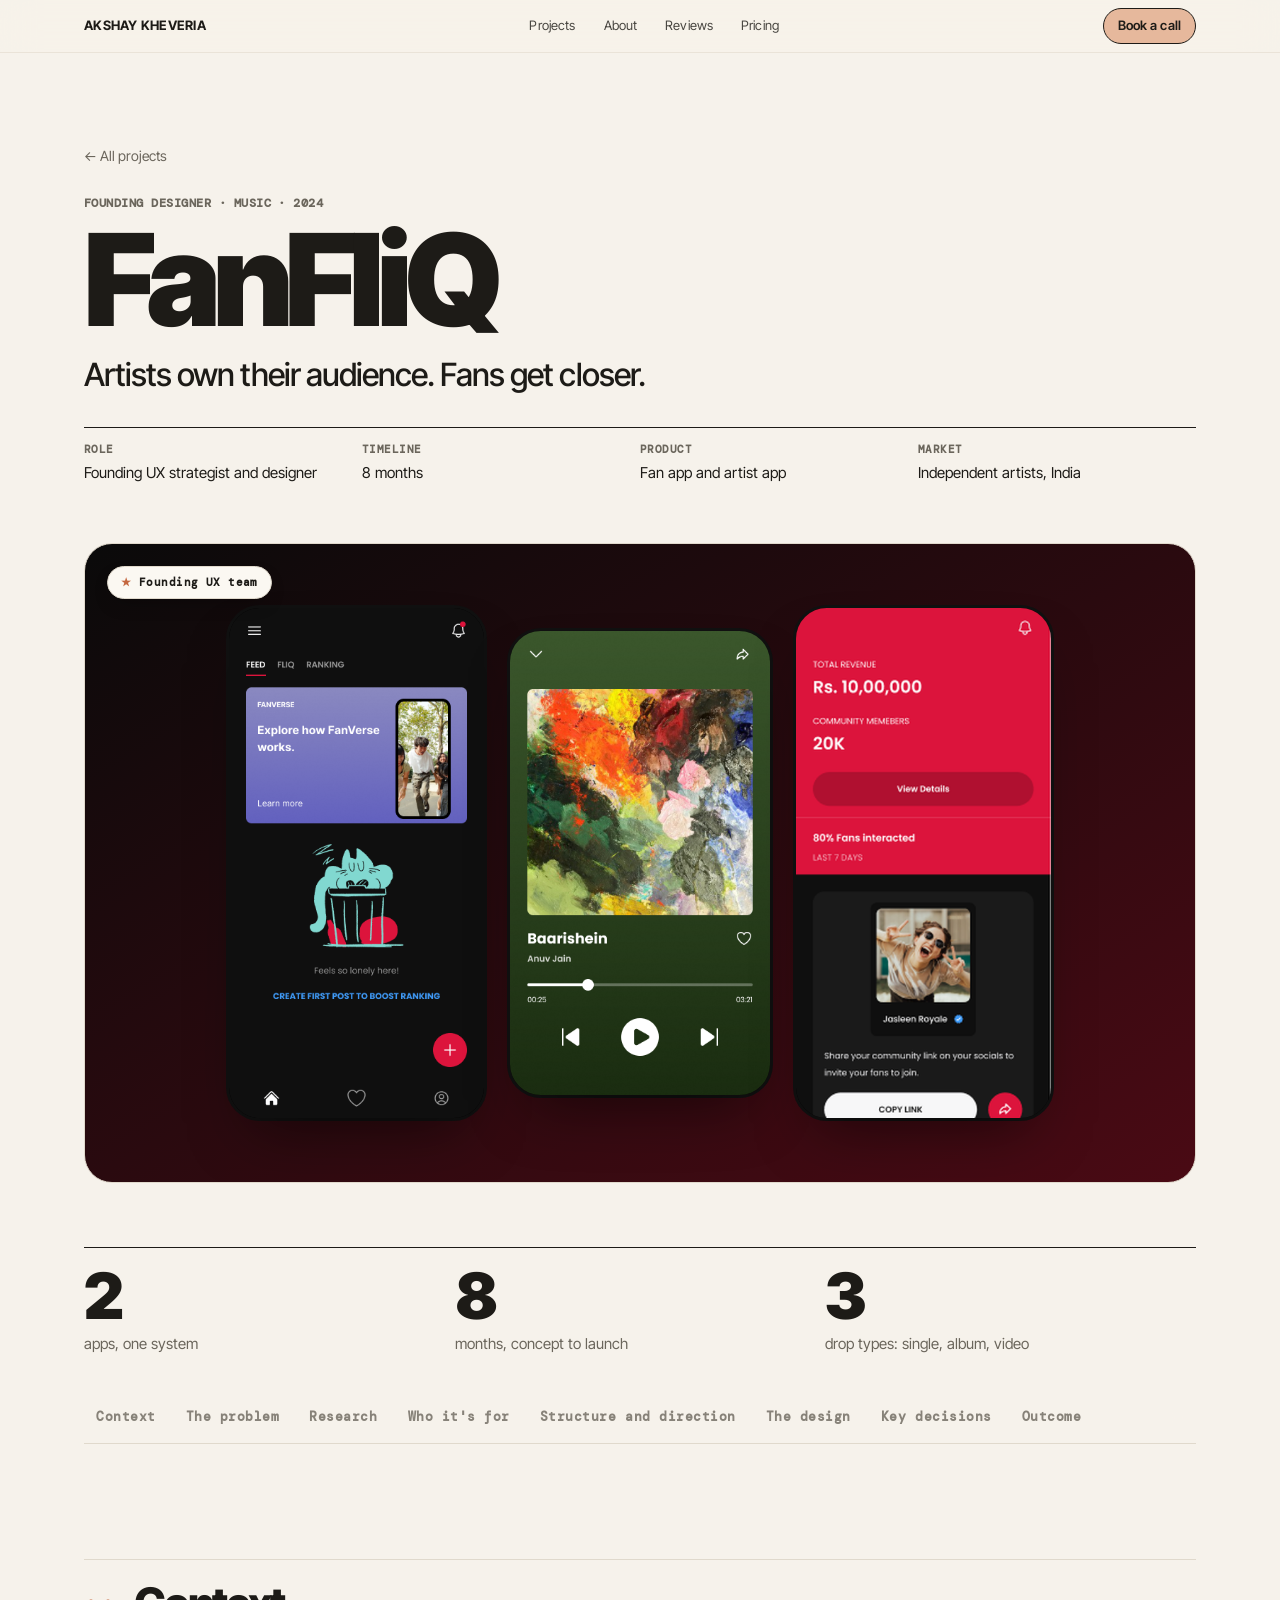
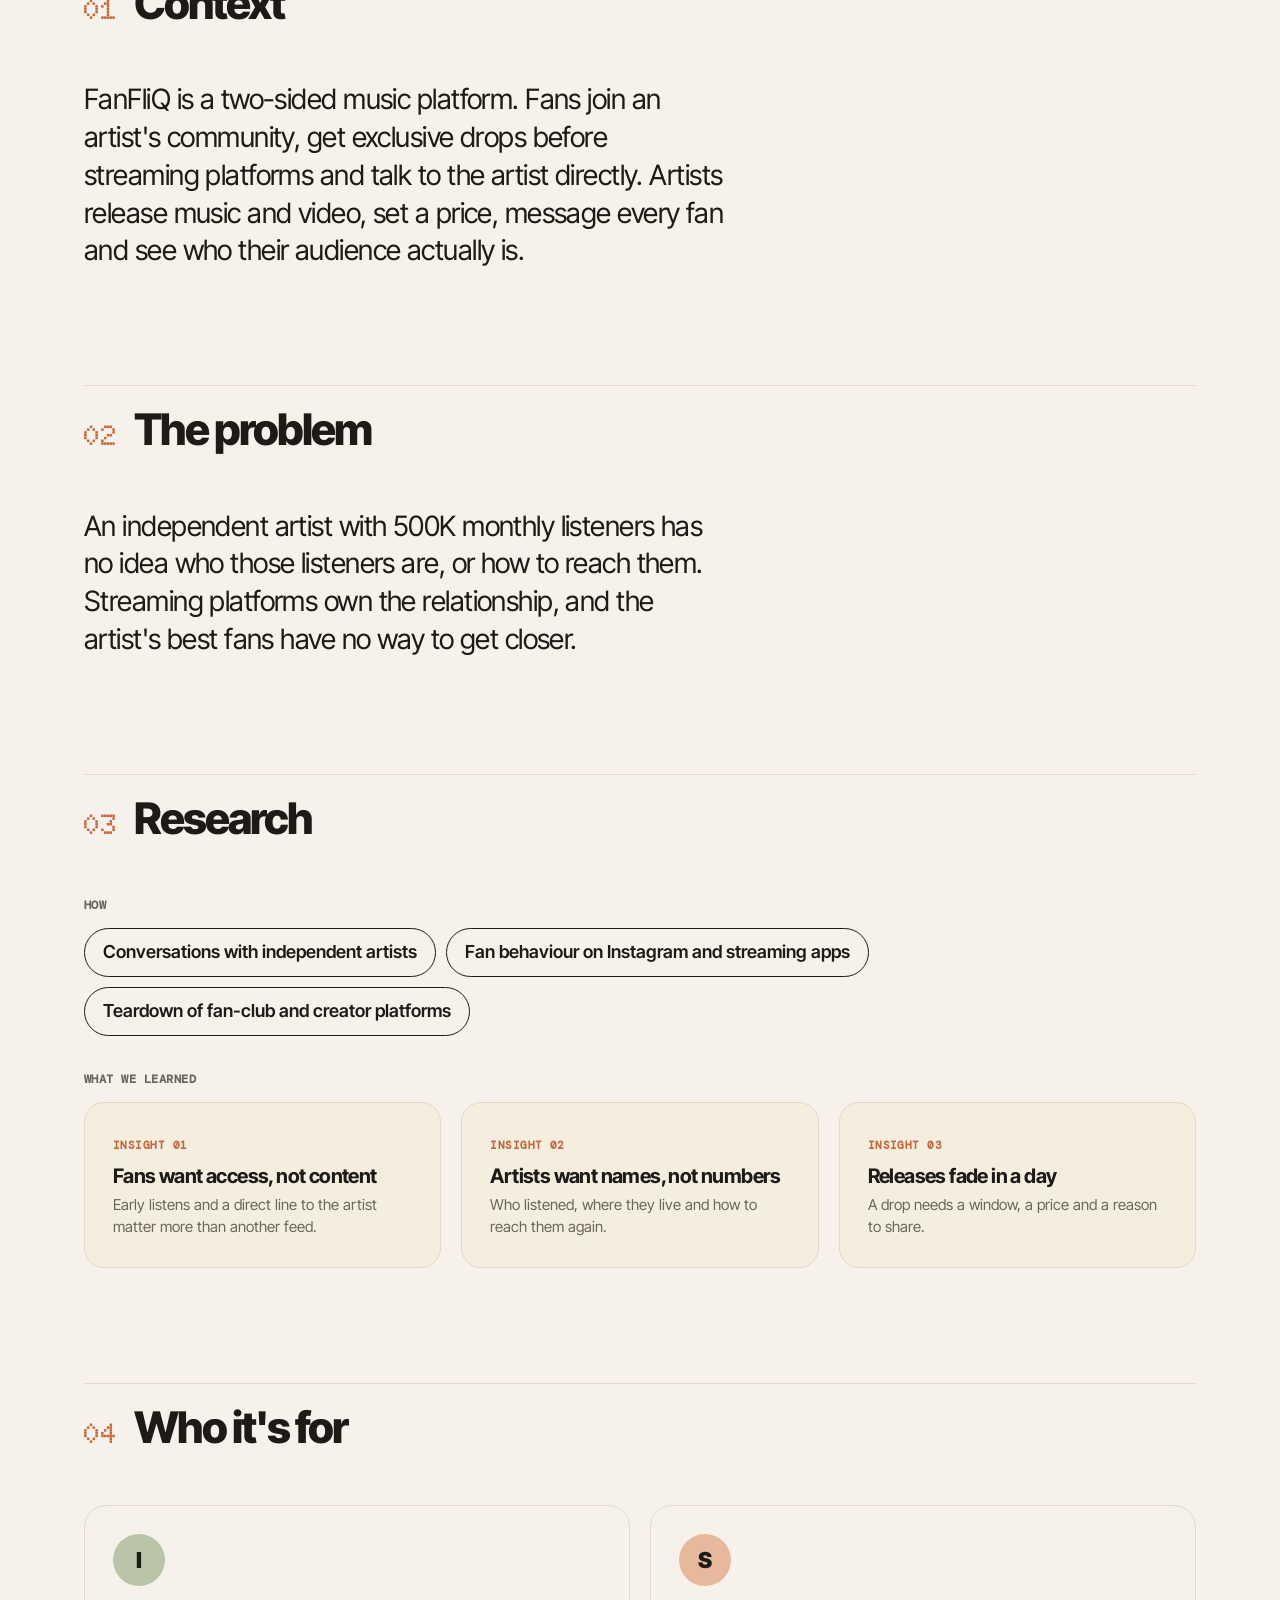
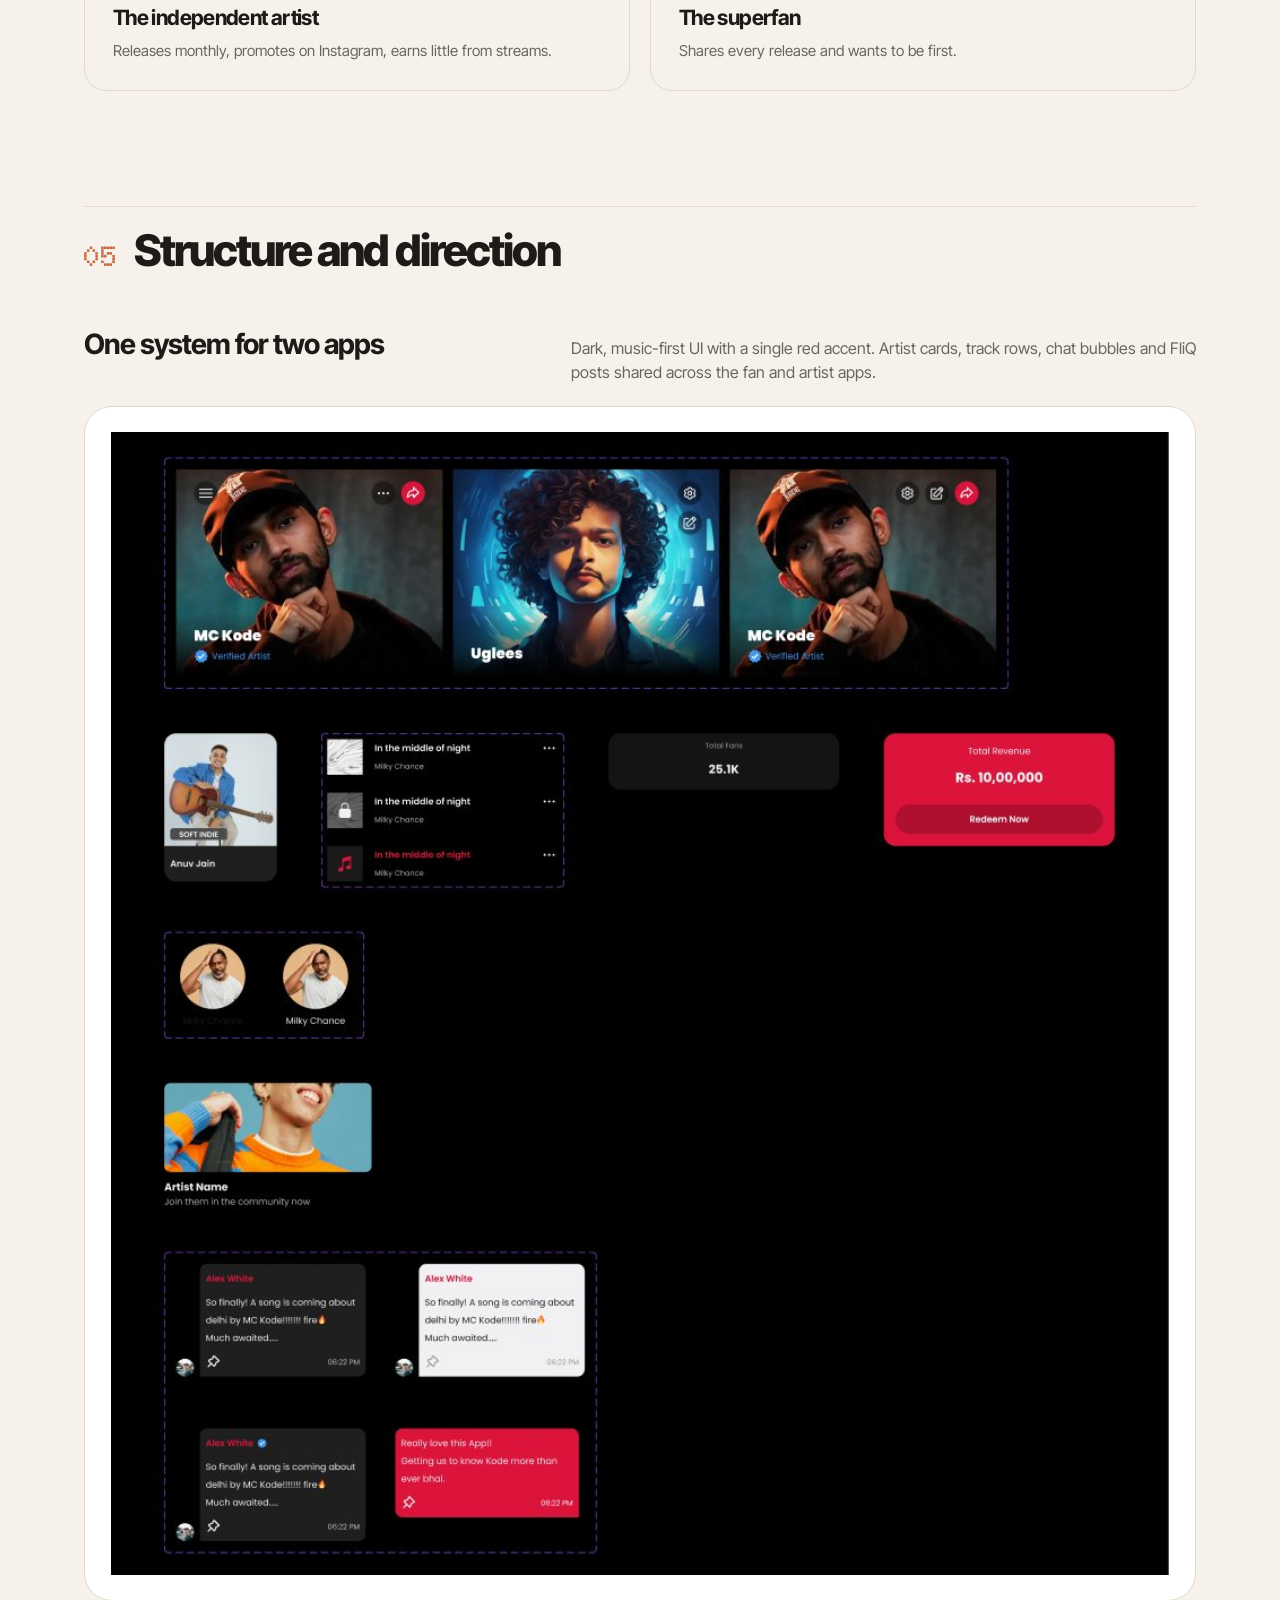
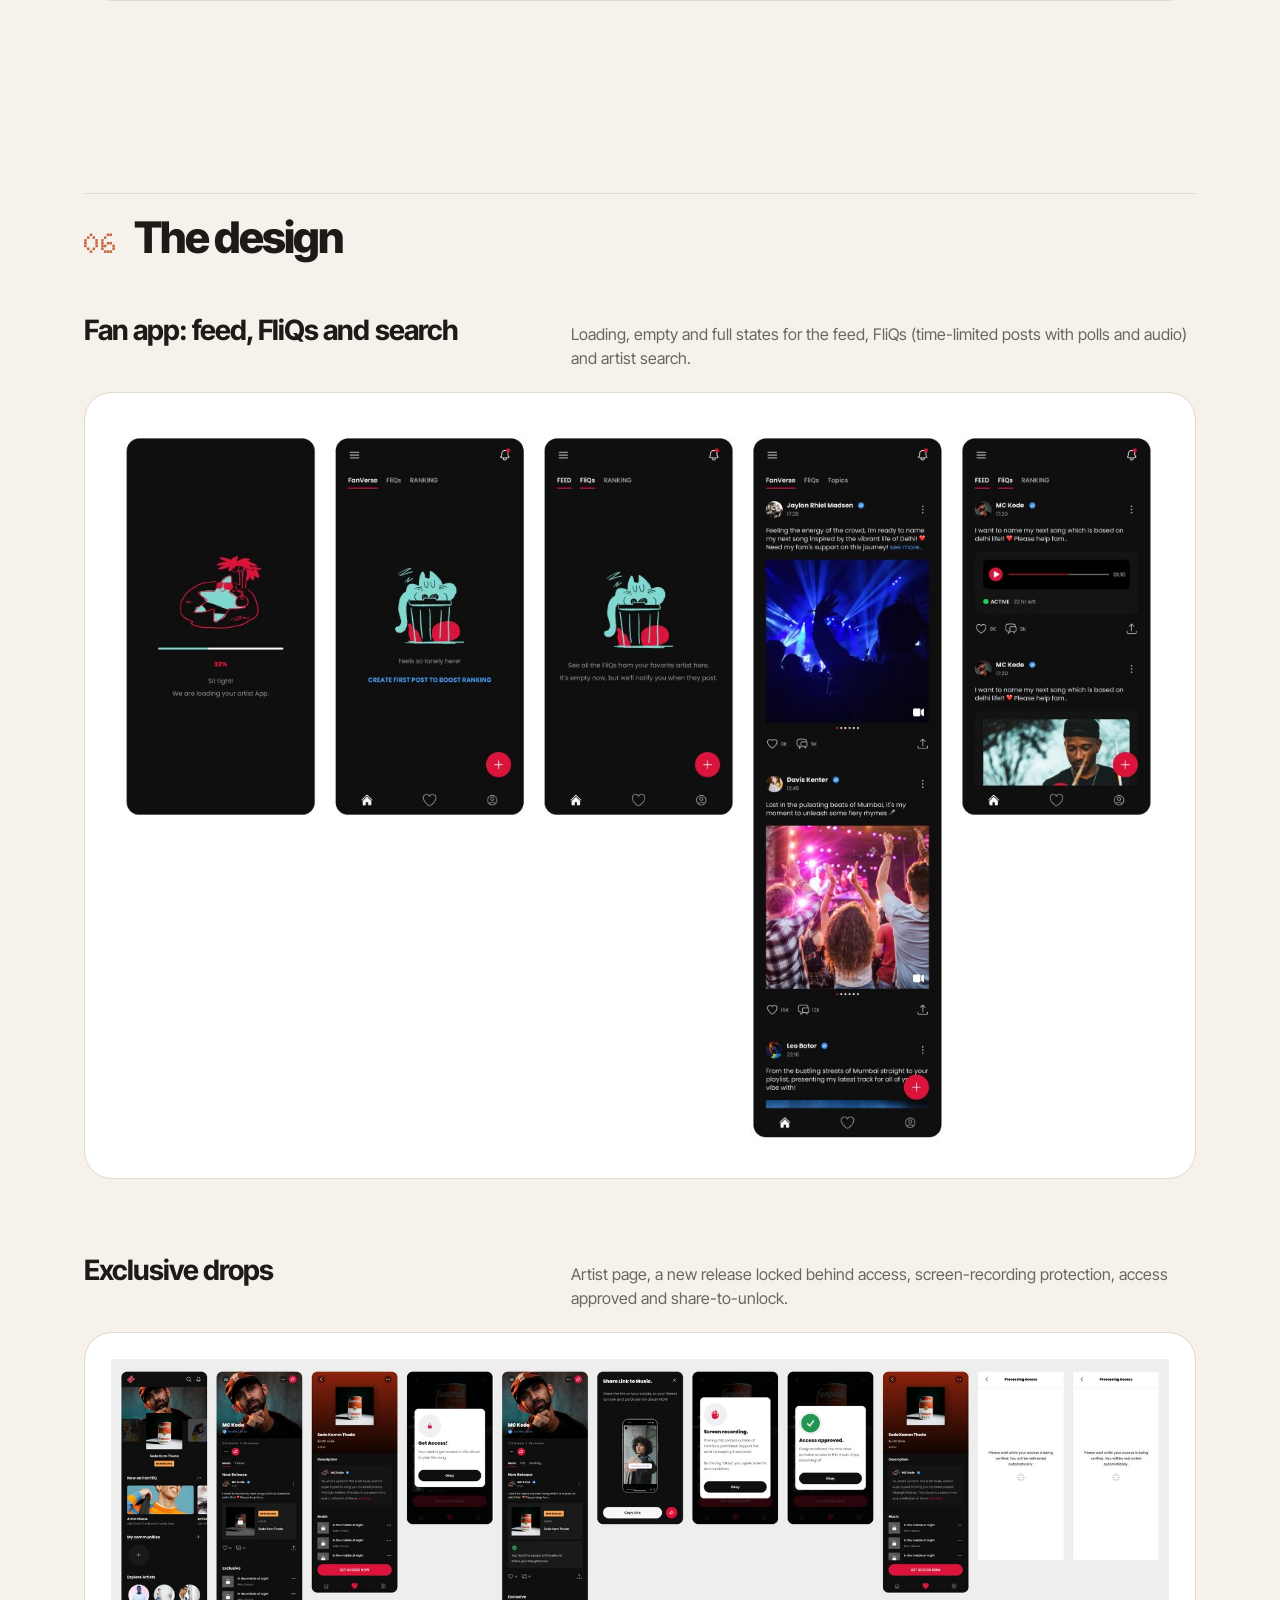
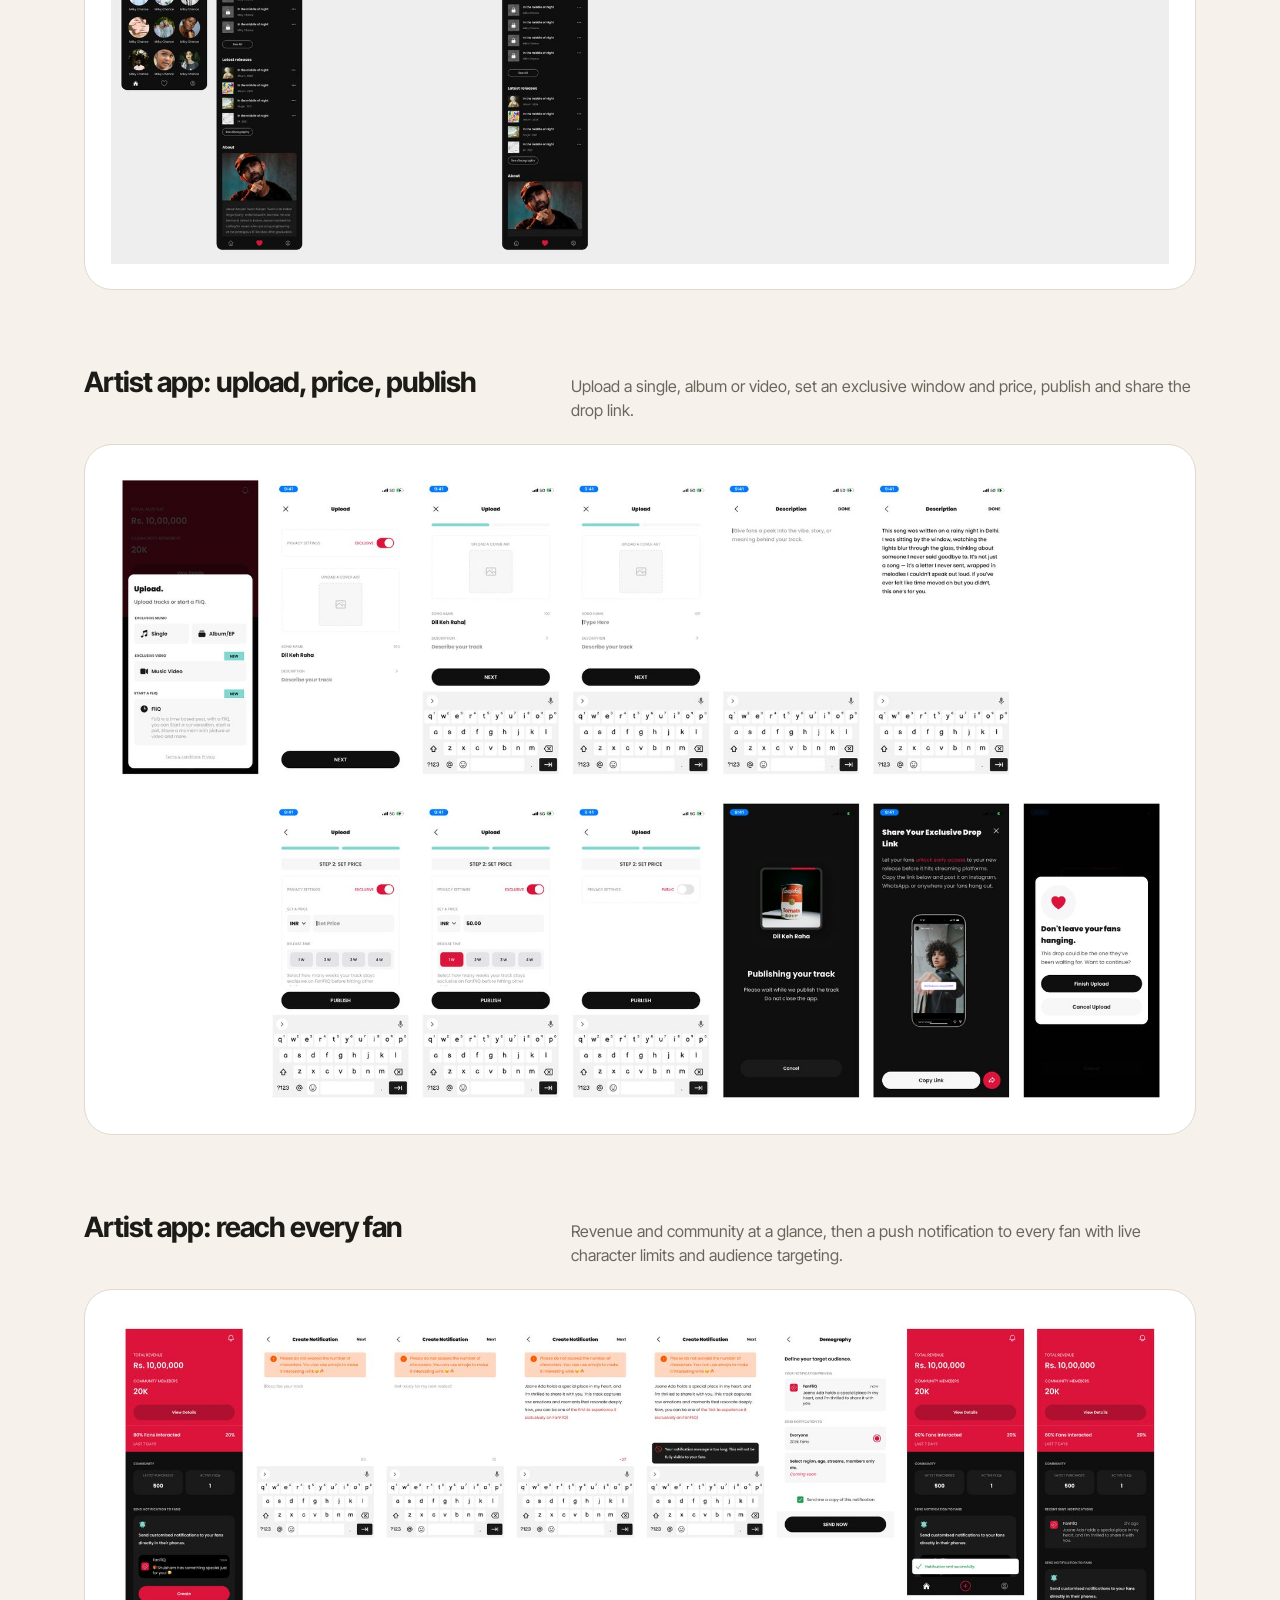
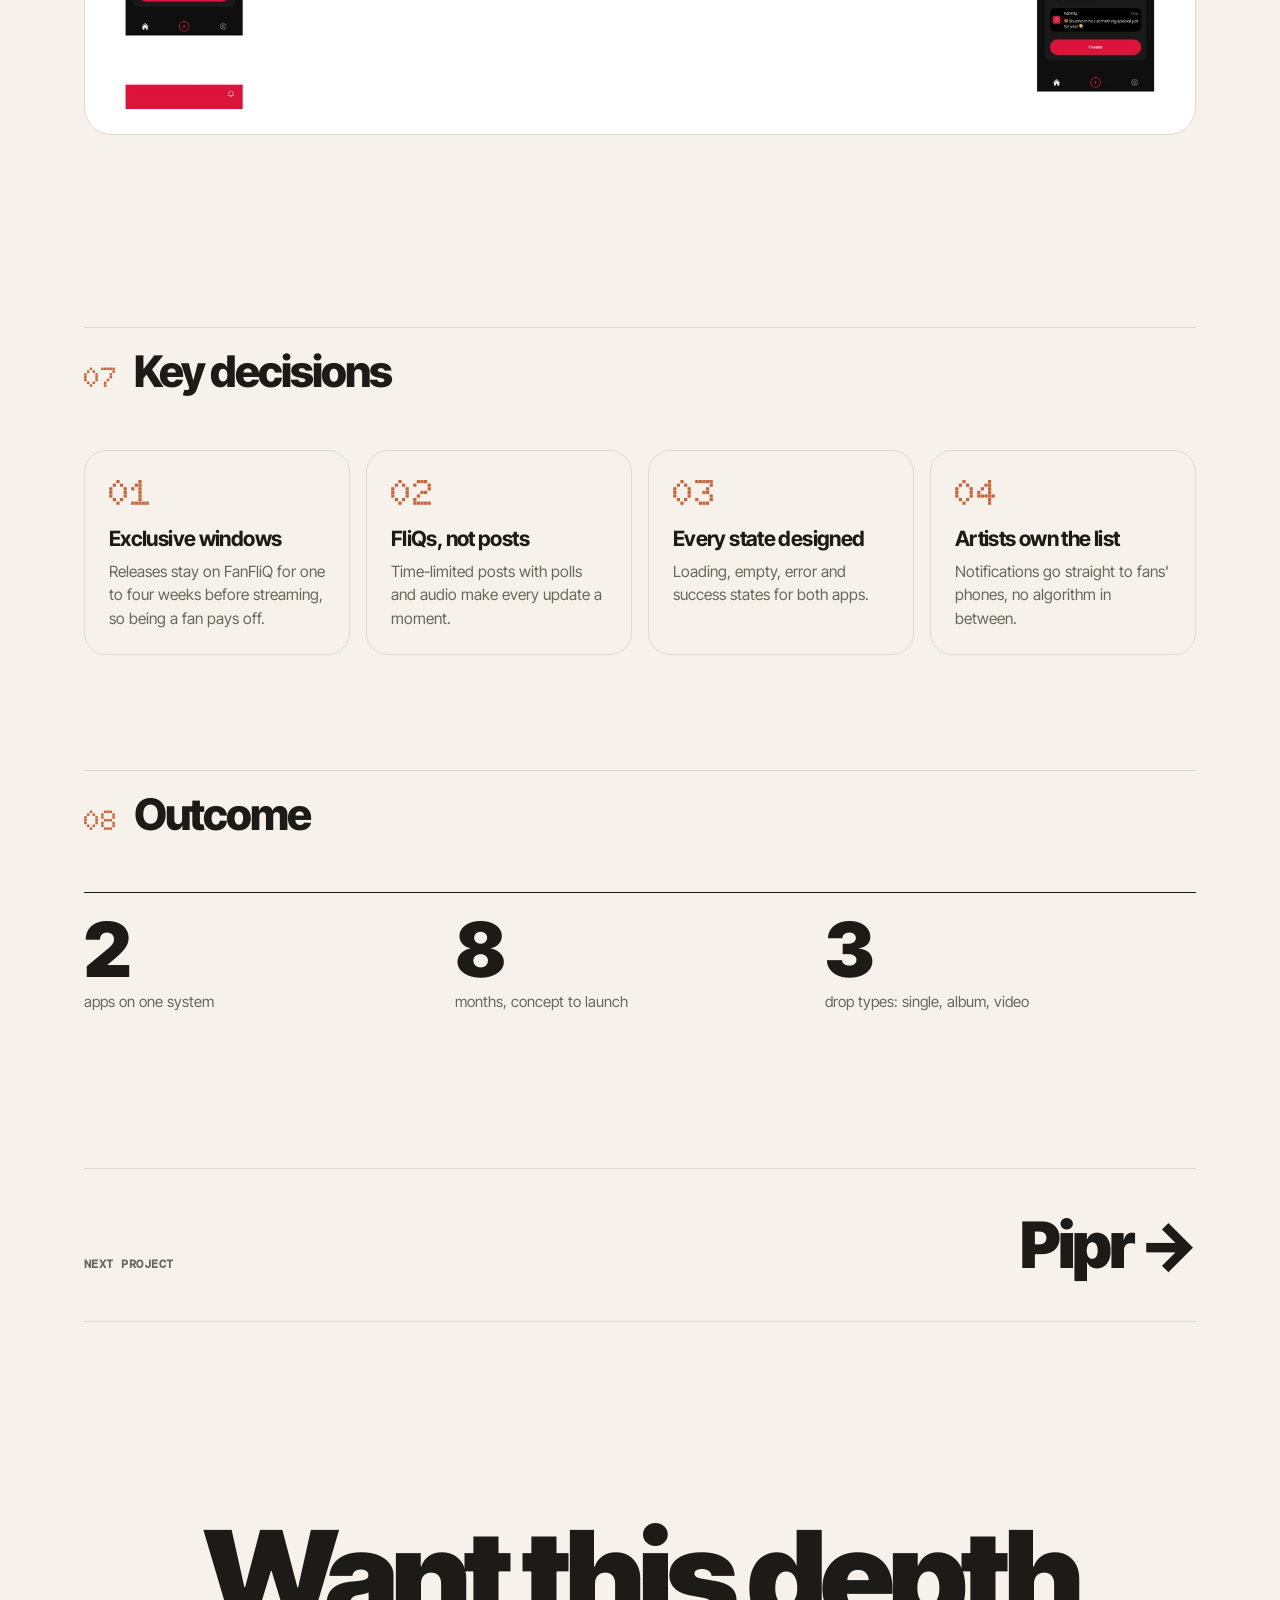
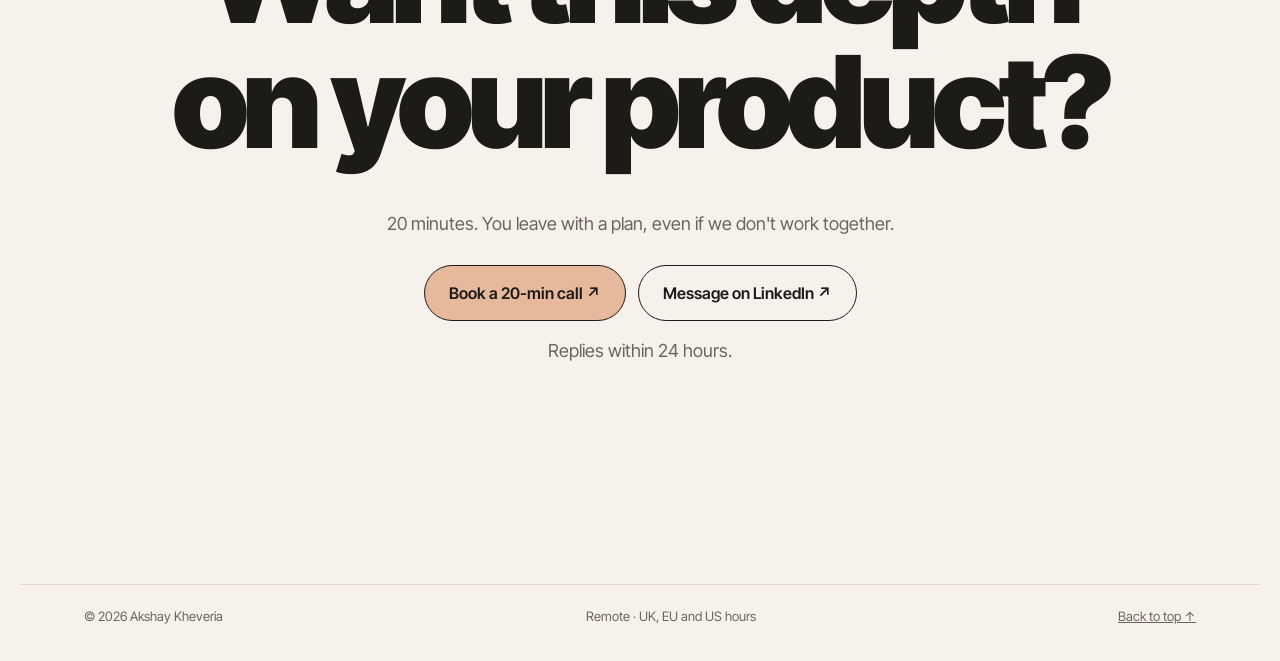
==== commit f334e40a: "Fit phone mockups to screen aspect ratio Co-Authored-By: Claude Opus 5.5 <noreply@anthropic.com> Cla" ====
--- a/fanfliq.html
+++ b/fanfliq.html
@@ -2,7 +2,7 @@
 <main id="top">
 <header class="chead wrap"><a class="back" href="projects.html">← All projects</a><span class="eye">Founding designer · Music · 2024</span><h1>FanFliQ</h1><p class="lead">Artists own their audience. Fans get closer.</p>
   <div class="cmeta"><div><small>Role</small>Founding UX strategist and designer</div><div><small>Timeline</small>8 months</div><div><small>Product</small>Fan app and artist app</div><div><small>Market</small>Independent artists, India</div></div></header>
-<div class="wrap"><div class="cvis v-ph" style="background:linear-gradient(150deg,#0a0a0a,#4a0a14)"><span class="badge">Founding UX team</span><div class="ph" style="--d:0.0s"><img src="img/f_feed.png" alt="App screen" loading="lazy"></div><div class="ph" style="--d:0.6s"><img src="img/f_player.png" alt="App screen" loading="lazy"></div><div class="ph" style="--d:1.2s"><img src="img/f_artist.png" alt="App screen" loading="lazy"></div></div></div>
+<div class="wrap"><div class="cvis v-ph" style="background:linear-gradient(150deg,#0a0a0a,#4a0a14)"><span class="badge">Founding UX team</span><div class="ph" style="--d:0.0s;aspect-ratio:360/720;--r:0.5000"><img src="img/f_feed.png" alt="App screen" loading="lazy"></div><div class="ph" style="--d:0.6s;aspect-ratio:360/640;--r:0.5625"><img src="img/f_player.png" alt="App screen" loading="lazy"></div><div class="ph" style="--d:1.2s;aspect-ratio:360/720;--r:0.5000"><img src="img/f_artist.png" alt="App screen" loading="lazy"></div></div></div>
 <div class="wrap"><div class="cnums"><div><b>2</b><span>apps, one system</span></div><div><b>8</b><span>months, concept to launch</span></div><div><b>3</b><span>drop types: single, album, video</span></div></div><nav class="toc" aria-label="On this page"><a href="#context">Context</a><a href="#problem">The problem</a><a href="#research">Research</a><a href="#personas">Who it&#x27;s for</a><a href="#direction">Structure and direction</a><a href="#design">The design</a><a href="#decisions">Key decisions</a><a href="#outcome">Outcome</a></nav></div>
 <section class="wrap cs" id="context"><div class="cs-h"><span class="cs-n">01</span><h2 class="ch">Context</h2></div><p class="body xl">FanFliQ is a two-sided music platform. Fans join an artist&#x27;s community, get exclusive drops before streaming platforms and talk to the artist directly. Artists release music and video, set a price, message every fan and see who their audience actually is.</p></section><section class="wrap cs" id="problem"><div class="cs-h"><span class="cs-n">02</span><h2 class="ch">The problem</h2></div><p class="body xl">An independent artist with 500K monthly listeners has no idea who those listeners are, or how to reach them. Streaming platforms own the relationship, and the artist&#x27;s best fans have no way to get closer.</p></section><section class="wrap cs" id="research"><div class="cs-h"><span class="cs-n">03</span><h2 class="ch">Research</h2></div><h3 class="sub3">How</h3><div class="chips"><span>Conversations with independent artists</span><span>Fan behaviour on Instagram and streaming apps</span><span>Teardown of fan-club and creator platforms</span></div><h3 class="sub3">What we learned</h3><div class="insg"><div class="ins"><span class="k">Insight 01</span><h4>Fans want access, not content</h4><p>Early listens and a direct line to the artist matter more than another feed.</p></div><div class="ins"><span class="k">Insight 02</span><h4>Artists want names, not numbers</h4><p>Who listened, where they live and how to reach them again.</p></div><div class="ins"><span class="k">Insight 03</span><h4>Releases fade in a day</h4><p>A drop needs a window, a price and a reason to share.</p></div></div></section><section class="wrap cs" id="personas"><div class="cs-h"><span class="cs-n">04</span><h2 class="ch">Who it&#x27;s for</h2></div><div class="persg"><div class="pers"><div class="av">I</div><h4>The independent artist</h4><p>Releases monthly, promotes on Instagram, earns little from streams.</p></div><div class="pers"><div class="av">S</div><h4>The superfan</h4><p>Shares every release and wants to be first.</p></div></div></section><section class="wrap cs" id="direction"><div class="cs-h"><span class="cs-n">05</span><h2 class="ch">Structure and direction</h2></div><div class="pstep"><div class="pt"><h4>One system for two apps</h4><p>Dark, music-first UI with a single red accent. Artist cards, track rows, chat bubbles and FliQ posts shared across the fan and artist apps.</p></div><div class="cvis v-img"><img src="img/f_cards.jpg" alt="FanFliQ component cards" loading="lazy"></div></div></section><section class="wrap cs" id="design"><div class="cs-h"><span class="cs-n">06</span><h2 class="ch">The design</h2></div><div class="pstep"><div class="pt"><h4>Fan app: feed, FliQs and search</h4><p>Loading, empty and full states for the feed, FliQs (time-limited posts with polls and audio) and artist search.</p></div><div class="cvis v-img"><img src="img/f_fan.jpg" alt="Fan app home, feed and search screens" loading="lazy"></div></div><div class="pstep"><div class="pt"><h4>Exclusive drops</h4><p>Artist page, a new release locked behind access, screen-recording protection, access approved and share-to-unlock.</p></div><div class="cvis v-img"><img src="img/f_release.jpg" alt="Exclusive release and access flow" loading="lazy"></div></div><div class="pstep"><div class="pt"><h4>Artist app: upload, price, publish</h4><p>Upload a single, album or video, set an exclusive window and price, publish and share the drop link.</p></div><div class="cvis v-img"><img src="img/f_upload.jpg" alt="Artist upload and pricing flow" loading="lazy"></div></div><div class="pstep"><div class="pt"><h4>Artist app: reach every fan</h4><p>Revenue and community at a glance, then a push notification to every fan with live character limits and audience targeting.</p></div><div class="cvis v-img"><img src="img/f_notify.jpg" alt="Artist dashboard and notification flow" loading="lazy"></div></div></section><section class="wrap cs" id="decisions"><div class="cs-h"><span class="cs-n">07</span><h2 class="ch">Key decisions</h2></div><div class="decs"><div class="dc"><span class="n">01</span><h4>Exclusive windows</h4><p>Releases stay on FanFliQ for one to four weeks before streaming, so being a fan pays off.</p></div><div class="dc"><span class="n">02</span><h4>FliQs, not posts</h4><p>Time-limited posts with polls and audio make every update a moment.</p></div><div class="dc"><span class="n">03</span><h4>Every state designed</h4><p>Loading, empty, error and success states for both apps.</p></div><div class="dc"><span class="n">04</span><h4>Artists own the list</h4><p>Notifications go straight to fans&#x27; phones, no algorithm in between.</p></div></div></section><section class="wrap cs" id="outcome"><div class="cs-h"><span class="cs-n">08</span><h2 class="ch">Outcome</h2></div><div class="outs"><div><b>2</b><span>apps on one system</span></div><div><b>8</b><span>months, concept to launch</span></div><div><b>3</b><span>drop types: single, album, video</span></div></div></section>
 <section class="wrap nextp"><a href="pipr.html"><small>Next project</small><span>Pipr →</span></a></section>
--- a/site.css
+++ b/site.css
@@ -591,3 +591,8 @@
 .v-web .bv.ws img{position:relative!important;inset:auto!important;height:auto!important}
 .pstep .cvis.v-img{height:auto!important;padding:clamp(12px,2vw,28px)}
 .pstep .cvis.v-img img{position:static!important;width:100%!important;height:auto!important;object-fit:contain}
+.ph img{object-position:top center}
+.ph{max-width:30%}
+.v-ph{container-type:size}
+.v-ph .ph:not(.scr){height:auto!important;max-width:none!important;width:min(28cqw,calc(80cqh * var(--r,.46)))}
+@media(max-width:700px){.v-ph .ph:not(.scr){width:min(42cqw,calc(80cqh * var(--r,.46)))}}
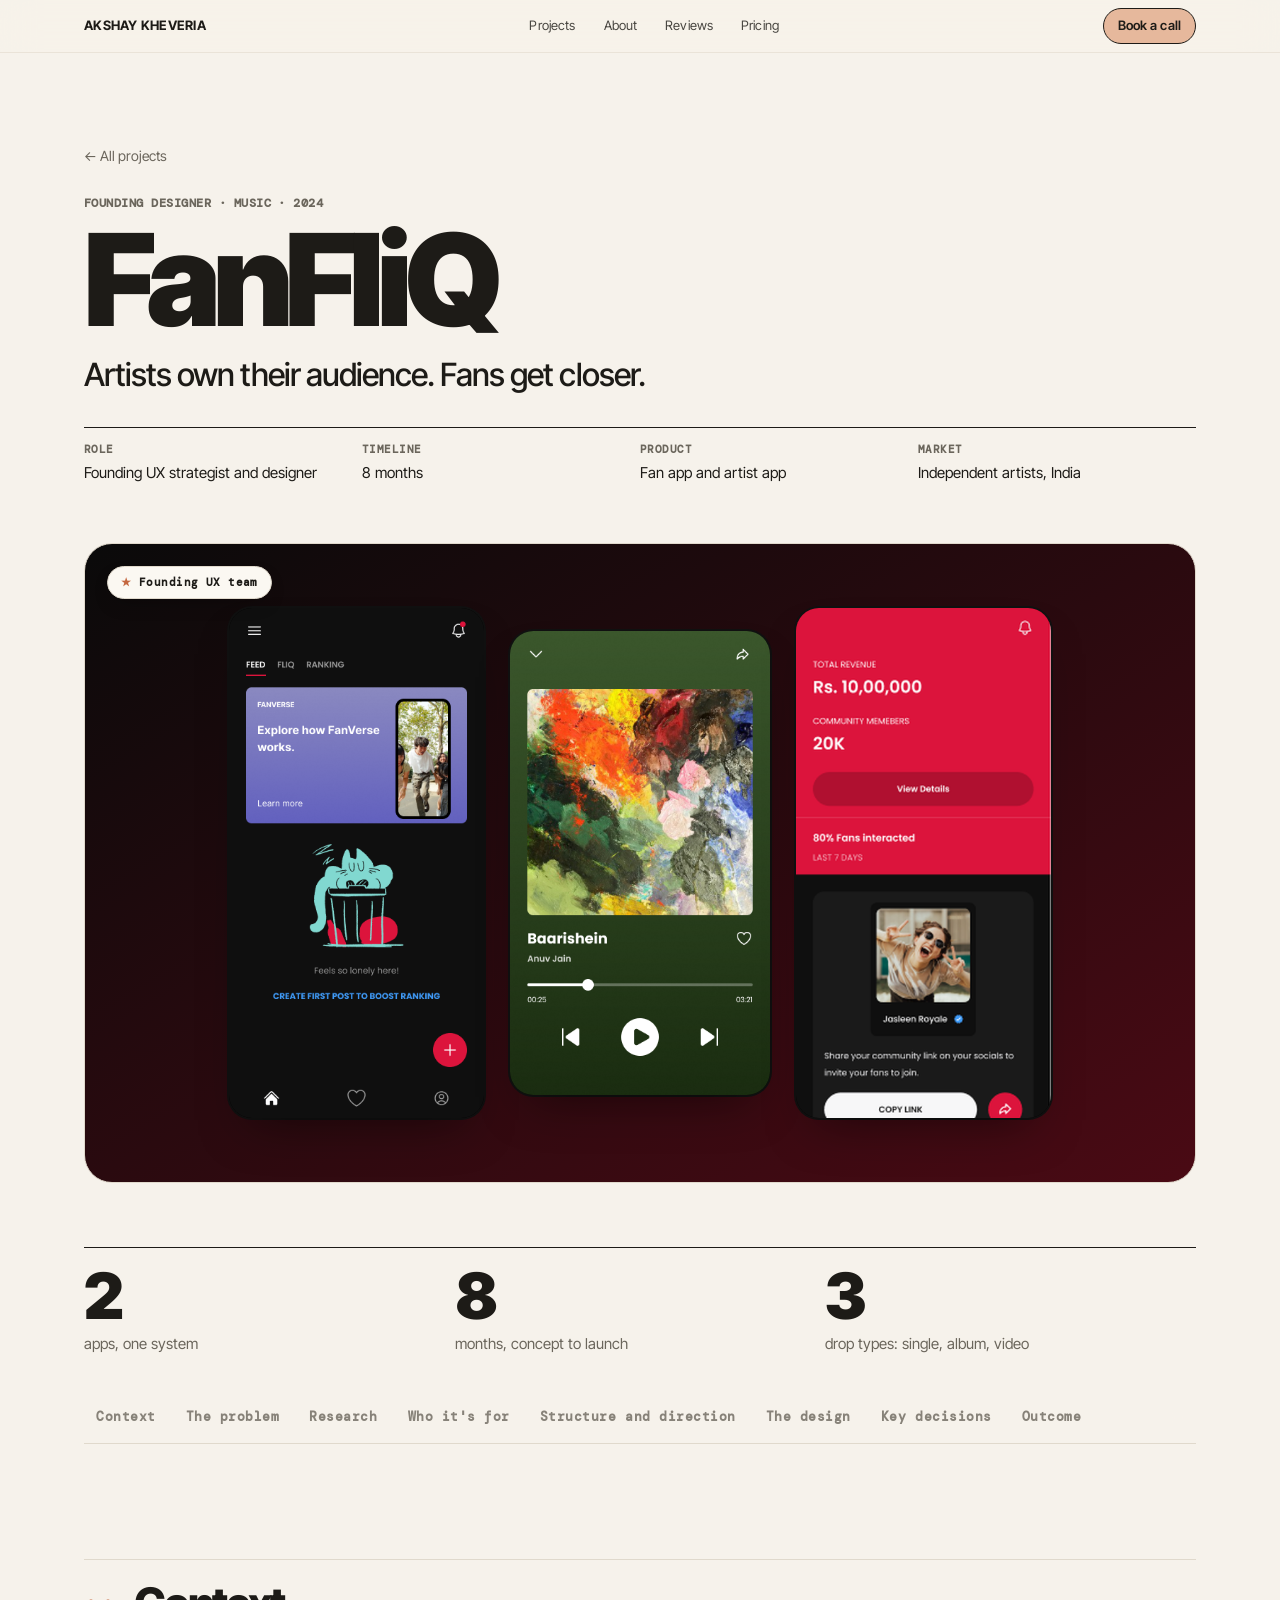
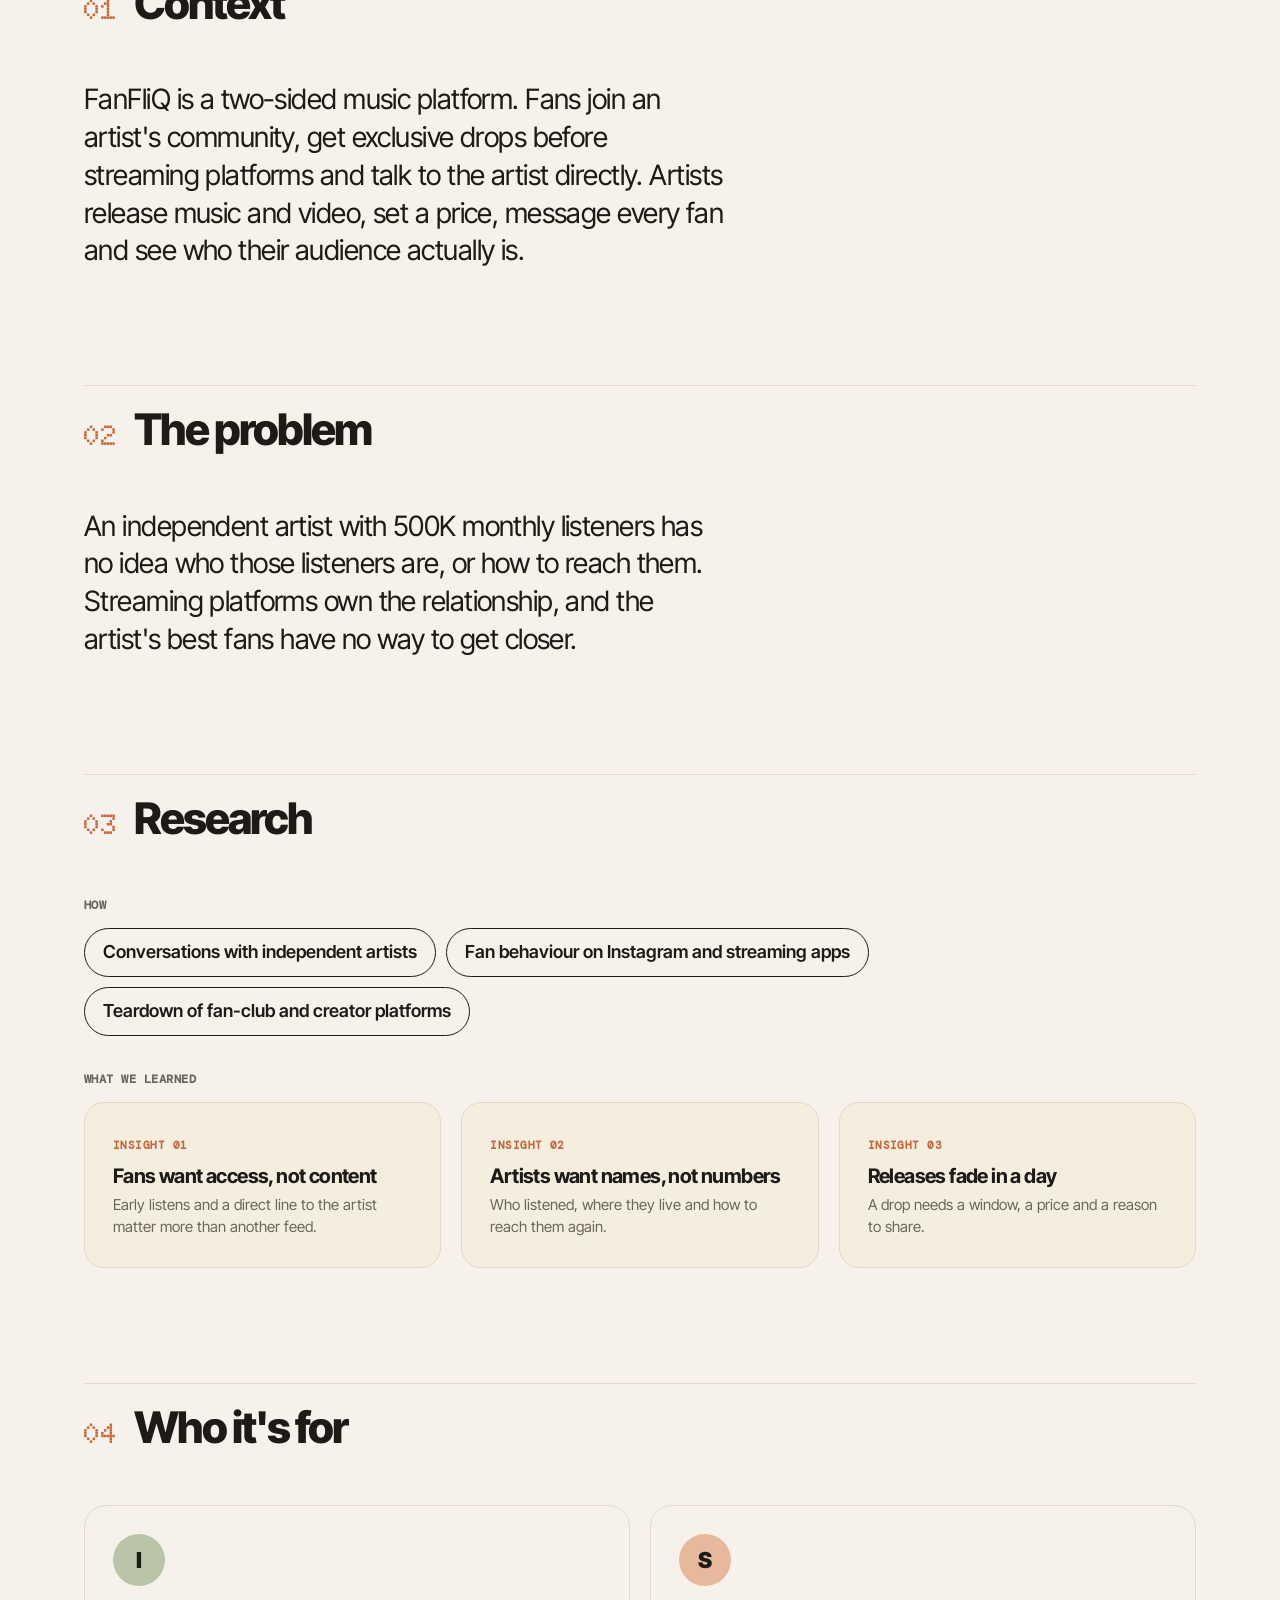
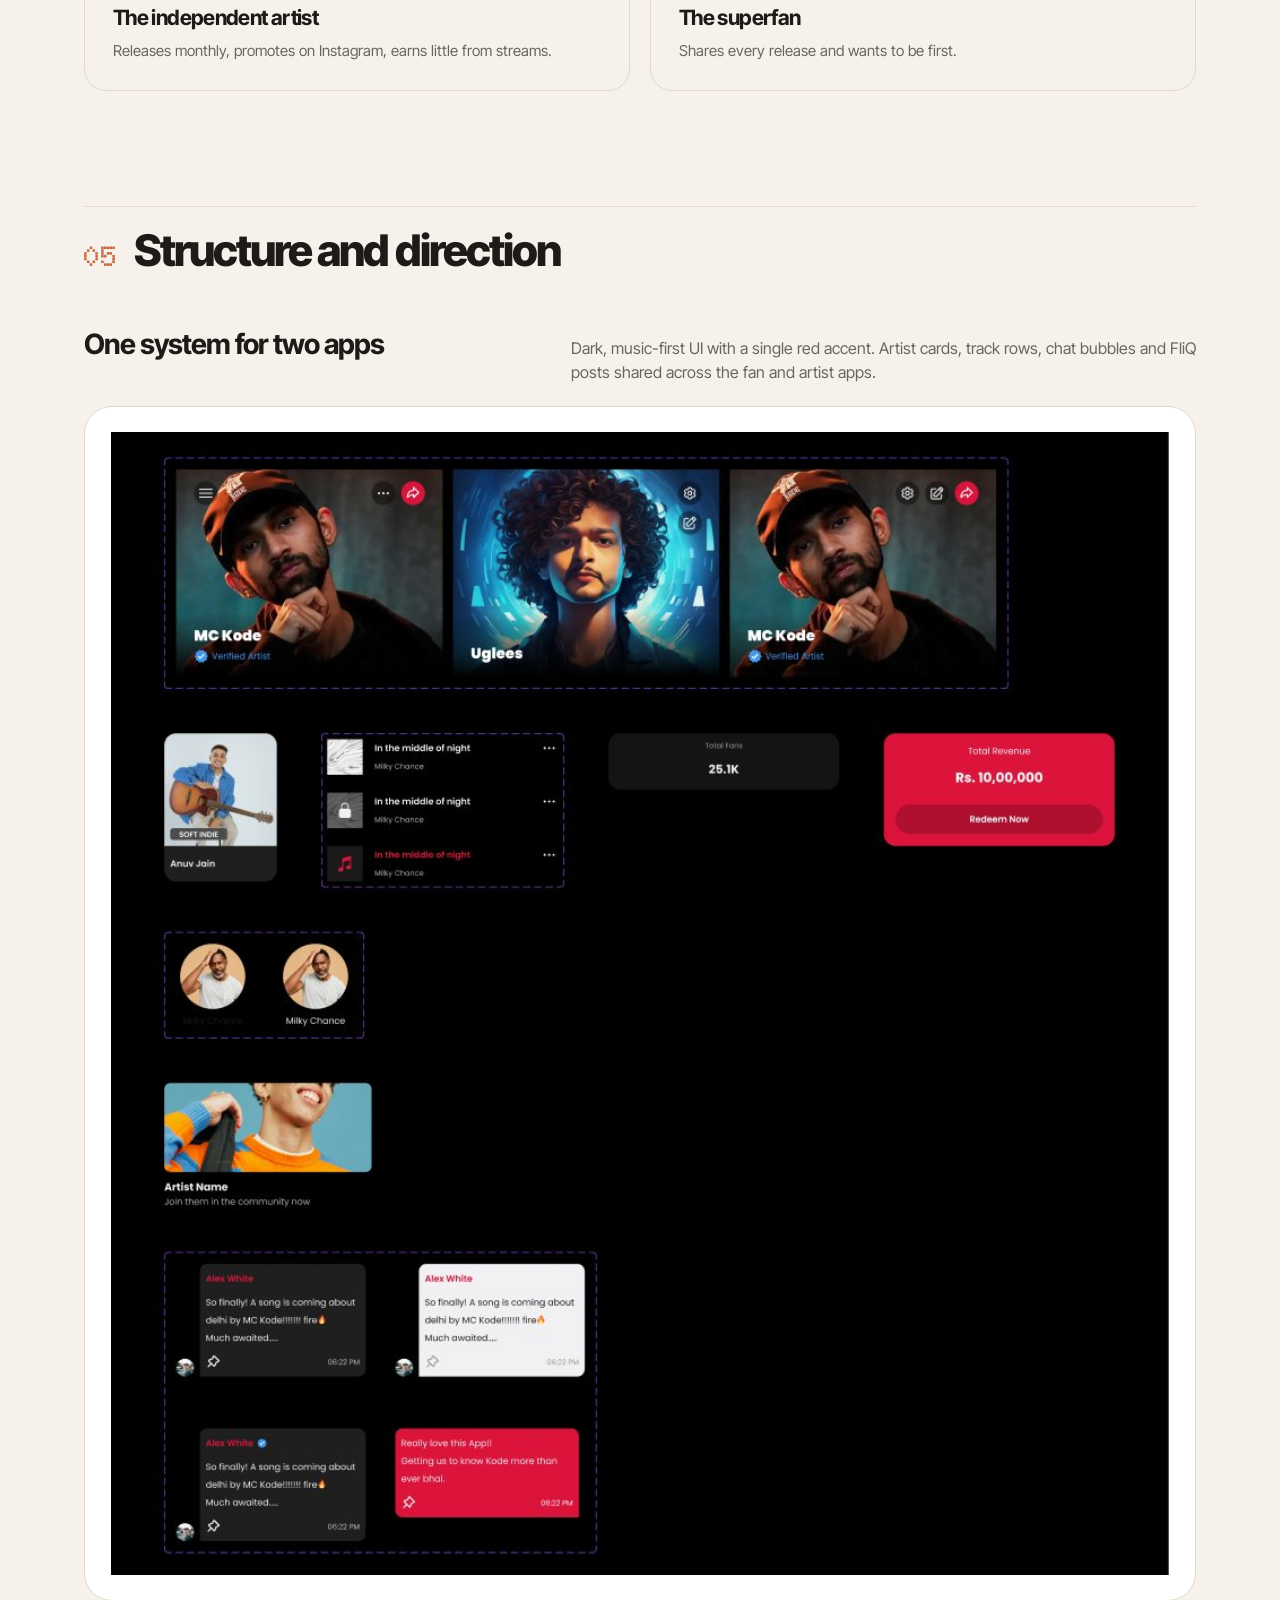
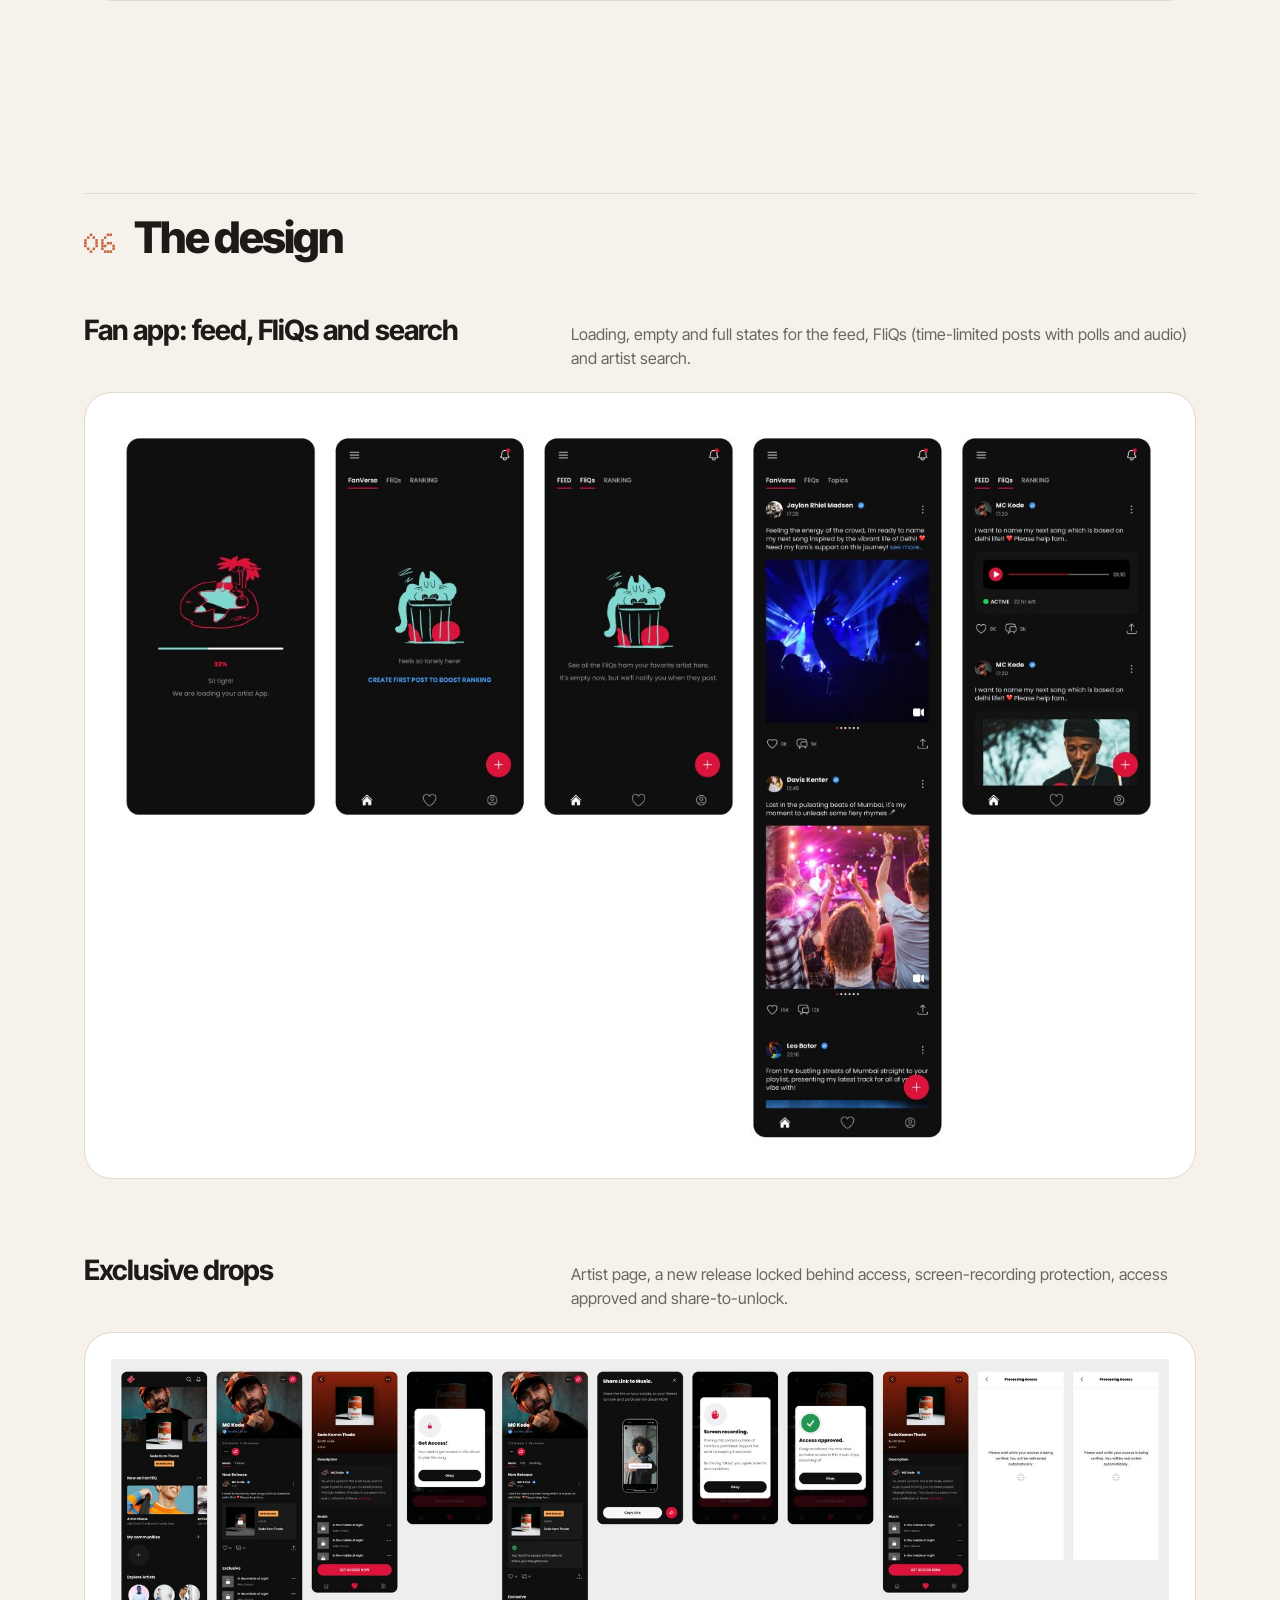
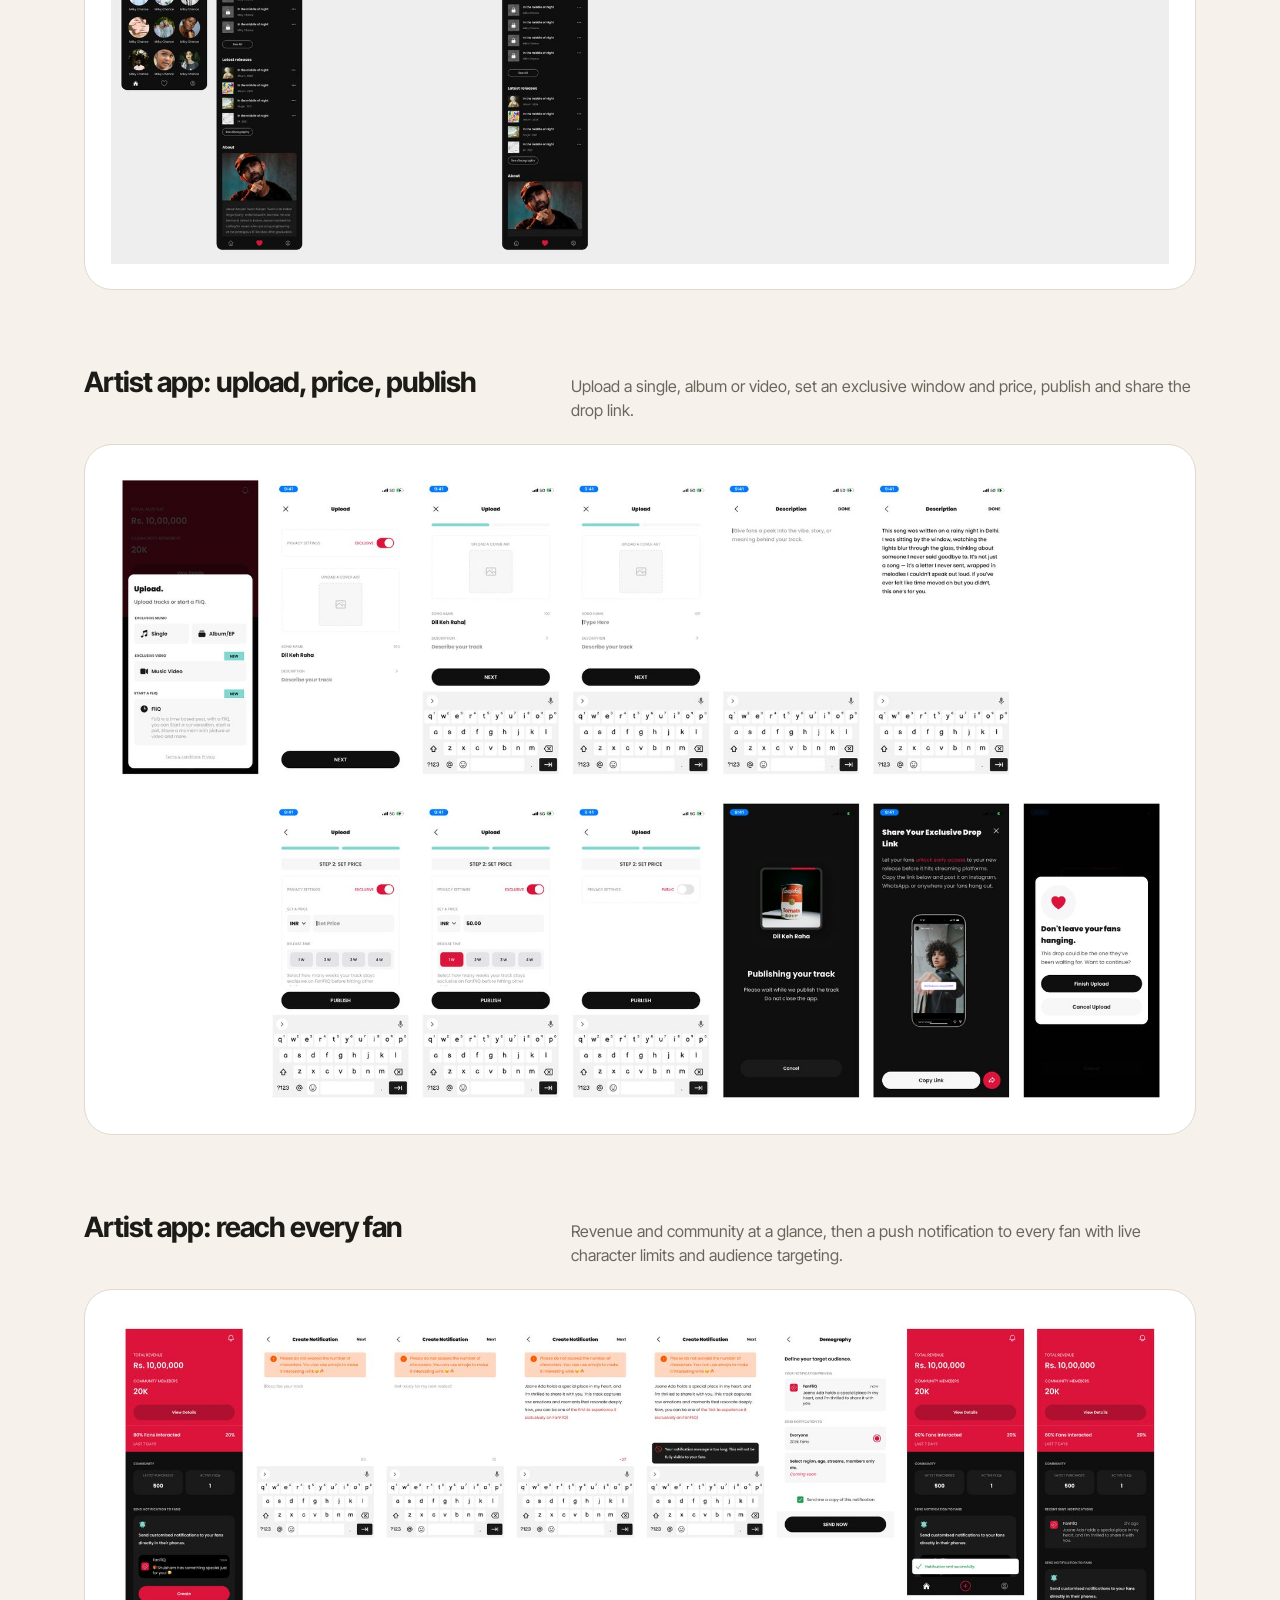
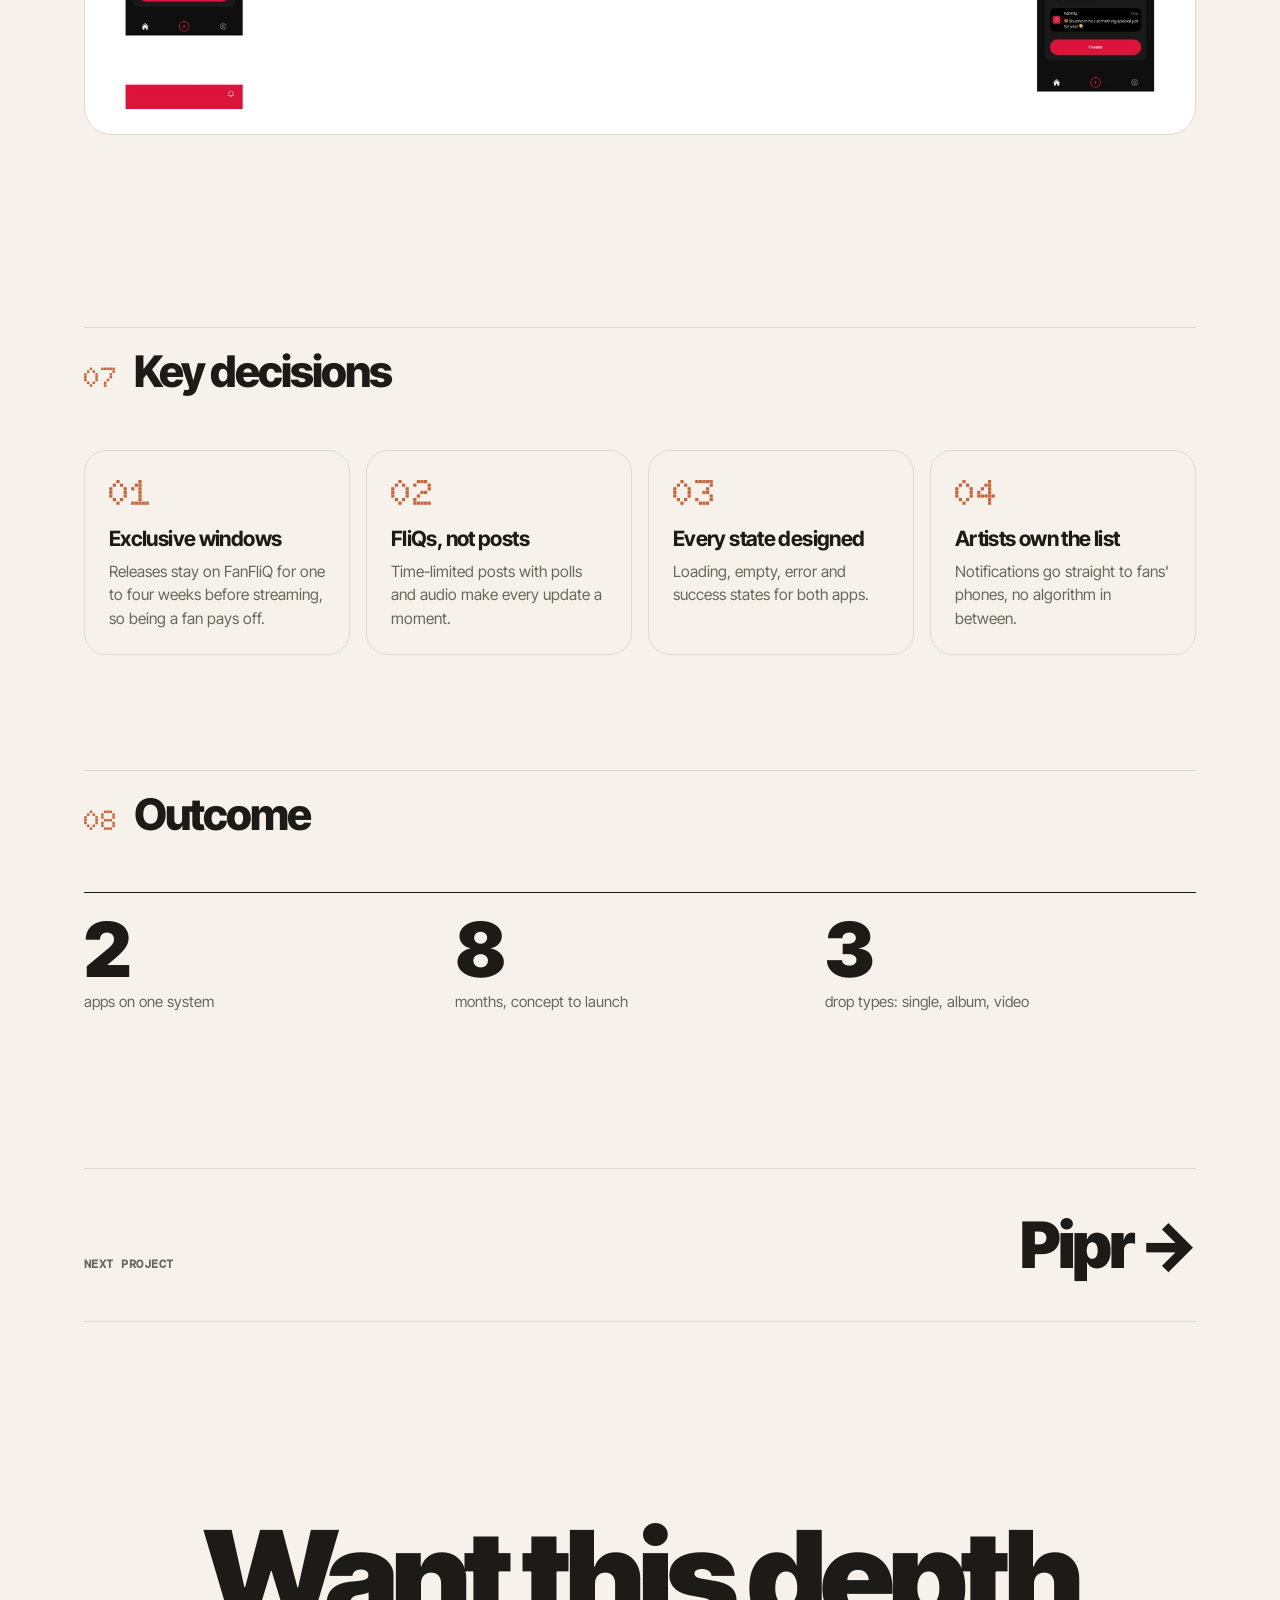
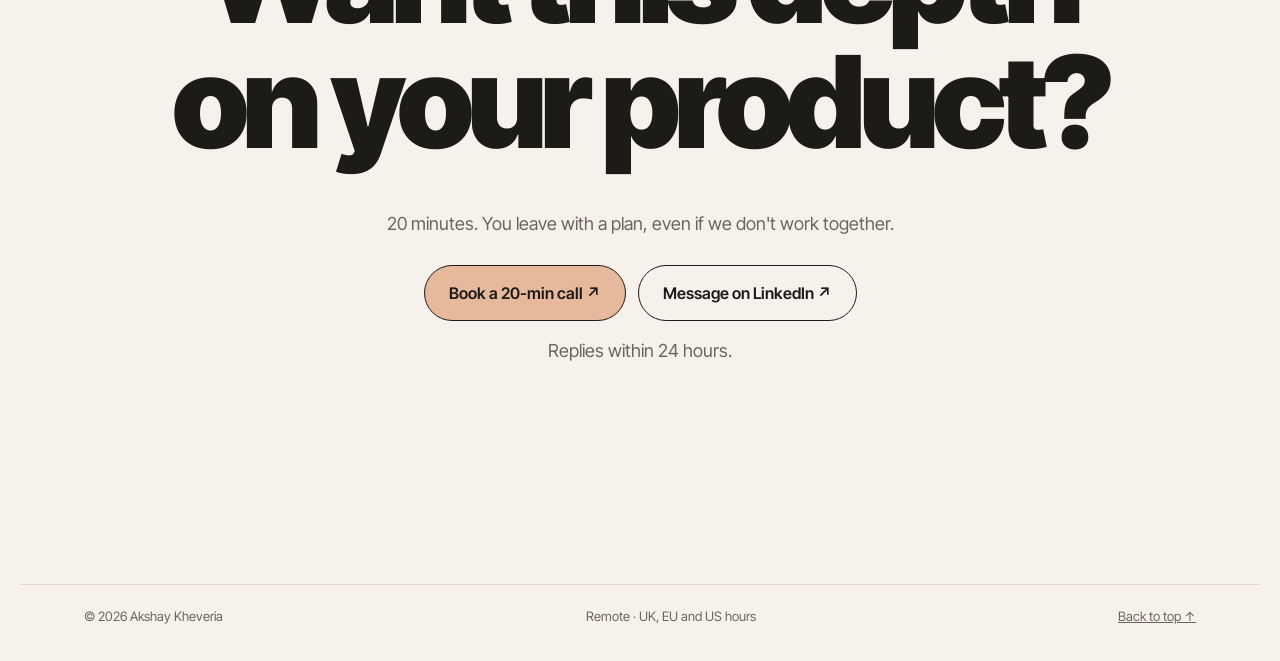
==== commit d52324a9: "Move availability into a floating Book a call dock Co-Authored-By: Claude Opus 5.5 <noreply@anthropi" ====
--- a/fanfliq.html
+++ b/fanfliq.html
@@ -7,4 +7,4 @@
 <section class="wrap cs" id="context"><div class="cs-h"><span class="cs-n">01</span><h2 class="ch">Context</h2></div><p class="body xl">FanFliQ is a two-sided music platform. Fans join an artist&#x27;s community, get exclusive drops before streaming platforms and talk to the artist directly. Artists release music and video, set a price, message every fan and see who their audience actually is.</p></section><section class="wrap cs" id="problem"><div class="cs-h"><span class="cs-n">02</span><h2 class="ch">The problem</h2></div><p class="body xl">An independent artist with 500K monthly listeners has no idea who those listeners are, or how to reach them. Streaming platforms own the relationship, and the artist&#x27;s best fans have no way to get closer.</p></section><section class="wrap cs" id="research"><div class="cs-h"><span class="cs-n">03</span><h2 class="ch">Research</h2></div><h3 class="sub3">How</h3><div class="chips"><span>Conversations with independent artists</span><span>Fan behaviour on Instagram and streaming apps</span><span>Teardown of fan-club and creator platforms</span></div><h3 class="sub3">What we learned</h3><div class="insg"><div class="ins"><span class="k">Insight 01</span><h4>Fans want access, not content</h4><p>Early listens and a direct line to the artist matter more than another feed.</p></div><div class="ins"><span class="k">Insight 02</span><h4>Artists want names, not numbers</h4><p>Who listened, where they live and how to reach them again.</p></div><div class="ins"><span class="k">Insight 03</span><h4>Releases fade in a day</h4><p>A drop needs a window, a price and a reason to share.</p></div></div></section><section class="wrap cs" id="personas"><div class="cs-h"><span class="cs-n">04</span><h2 class="ch">Who it&#x27;s for</h2></div><div class="persg"><div class="pers"><div class="av">I</div><h4>The independent artist</h4><p>Releases monthly, promotes on Instagram, earns little from streams.</p></div><div class="pers"><div class="av">S</div><h4>The superfan</h4><p>Shares every release and wants to be first.</p></div></div></section><section class="wrap cs" id="direction"><div class="cs-h"><span class="cs-n">05</span><h2 class="ch">Structure and direction</h2></div><div class="pstep"><div class="pt"><h4>One system for two apps</h4><p>Dark, music-first UI with a single red accent. Artist cards, track rows, chat bubbles and FliQ posts shared across the fan and artist apps.</p></div><div class="cvis v-img"><img src="img/f_cards.jpg" alt="FanFliQ component cards" loading="lazy"></div></div></section><section class="wrap cs" id="design"><div class="cs-h"><span class="cs-n">06</span><h2 class="ch">The design</h2></div><div class="pstep"><div class="pt"><h4>Fan app: feed, FliQs and search</h4><p>Loading, empty and full states for the feed, FliQs (time-limited posts with polls and audio) and artist search.</p></div><div class="cvis v-img"><img src="img/f_fan.jpg" alt="Fan app home, feed and search screens" loading="lazy"></div></div><div class="pstep"><div class="pt"><h4>Exclusive drops</h4><p>Artist page, a new release locked behind access, screen-recording protection, access approved and share-to-unlock.</p></div><div class="cvis v-img"><img src="img/f_release.jpg" alt="Exclusive release and access flow" loading="lazy"></div></div><div class="pstep"><div class="pt"><h4>Artist app: upload, price, publish</h4><p>Upload a single, album or video, set an exclusive window and price, publish and share the drop link.</p></div><div class="cvis v-img"><img src="img/f_upload.jpg" alt="Artist upload and pricing flow" loading="lazy"></div></div><div class="pstep"><div class="pt"><h4>Artist app: reach every fan</h4><p>Revenue and community at a glance, then a push notification to every fan with live character limits and audience targeting.</p></div><div class="cvis v-img"><img src="img/f_notify.jpg" alt="Artist dashboard and notification flow" loading="lazy"></div></div></section><section class="wrap cs" id="decisions"><div class="cs-h"><span class="cs-n">07</span><h2 class="ch">Key decisions</h2></div><div class="decs"><div class="dc"><span class="n">01</span><h4>Exclusive windows</h4><p>Releases stay on FanFliQ for one to four weeks before streaming, so being a fan pays off.</p></div><div class="dc"><span class="n">02</span><h4>FliQs, not posts</h4><p>Time-limited posts with polls and audio make every update a moment.</p></div><div class="dc"><span class="n">03</span><h4>Every state designed</h4><p>Loading, empty, error and success states for both apps.</p></div><div class="dc"><span class="n">04</span><h4>Artists own the list</h4><p>Notifications go straight to fans&#x27; phones, no algorithm in between.</p></div></div></section><section class="wrap cs" id="outcome"><div class="cs-h"><span class="cs-n">08</span><h2 class="ch">Outcome</h2></div><div class="outs"><div><b>2</b><span>apps on one system</span></div><div><b>8</b><span>months, concept to launch</span></div><div><b>3</b><span>drop types: single, album, video</span></div></div></section>
 <section class="wrap nextp"><a href="pipr.html"><small>Next project</small><span>Pipr →</span></a></section>
 <section class="cta wrap" id="contact"><h2>Want this depth<br>on your product?</h2><p>20 minutes. You leave with a plan, even if we don't work together.</p><div class="row"><a class="btn" href="https://cal.com/akshay-kheveria-bcy8pf/design-call" target="_blank" rel="noopener">Book a 20-min call ↗</a><a class="btn ghost" href="https://www.linkedin.com/in/akheveria/" target="_blank" rel="noopener">Message on LinkedIn ↗</a></div><p class="note">Replies within 24 hours.</p></section>
-</main><footer><div class="wrap"><span>© 2026 Akshay Kheveria</span><span>Remote · UK, EU and US hours</span><a href="#top">Back to top ↑</a></div></footer></body></html>+</main><footer><div class="wrap"><span>© 2026 Akshay Kheveria</span><span>Remote · UK, EU and US hours</span><a href="#top">Back to top ↑</a></div></footer><div class="dock" id="dock"><span class="dk-t"><span class="live"></span><span><b>Open to work · Remote</b><small>Taking 2 projects right now</small></span></span><a class="dk-b" href="https://cal.com/akshay-kheveria-bcy8pf/design-call" target="_blank" rel="noopener">Book a call <span aria-hidden="true">→</span></a></div><script>(()=>{const d=document.getElementById('dock');if(!d)return;const c=document.getElementById('contact');let cv=false;const u=()=>{d.classList.toggle('on',scrollY>window.innerHeight*.35&&!cv)};if(c)new IntersectionObserver(e=>{cv=e[0].isIntersecting;u()},{threshold:.15}).observe(c);addEventListener('scroll',u,{passive:true});u()})()</script></body></html>
--- a/site.css
+++ b/site.css
@@ -596,3 +596,23 @@
 .v-ph{container-type:size}
 .v-ph .ph:not(.scr){height:auto!important;max-width:none!important;width:min(28cqw,calc(80cqh * var(--r,.46)))}
 @media(max-width:700px){.v-ph .ph:not(.scr){width:min(42cqw,calc(80cqh * var(--r,.46)))}}
+/* v18 phone thumbnails: fewer screens, tighter corners */
+.v-ph .ph:not(.scr){--w:min(28cqw,calc(80cqh * var(--r,.46)));width:var(--w);border-radius:calc(var(--w) * .09);box-shadow:0 24px 48px -22px rgba(0,0,0,.5),0 0 0 2px #111}
+@media(max-width:700px){.v-ph .ph:not(.scr){--w:min(42cqw,calc(80cqh * var(--r,.46)))}}
+.mimg.v-ph{gap:5%!important}
+.mimg.v-ph .ph:nth-child(n+4){display:none}
+.mimg.v-ph{align-items:flex-start!important;padding:19% 6% 0!important}
+.mimg.v-ph .ph:not(.scr),.mimg.v-ph .ph:nth-child(3){--w:27cqw;display:block;animation:none}
+.mimg.v-ph .ph:nth-child(3){margin-top:9cqh}
+.mimg.v-ph .ph:nth-child(n+4){display:none!important}
+/* v19 floating availability dock */
+.dock{position:fixed;right:clamp(16px,2.4vw,32px);bottom:clamp(16px,2.4vw,28px);z-index:60;display:flex;align-items:center;gap:14px;padding:8px 8px 8px 18px;background:#16130f;color:#f6f1e8;border-radius:999px;box-shadow:0 18px 40px -16px rgba(0,0,0,.5),0 0 0 1px rgba(255,255,255,.06);transform:translateY(140%);opacity:0;transition:transform .5s cubic-bezier(.2,.8,.2,1),opacity .4s;pointer-events:none}
+.dock.on{transform:none;opacity:1;pointer-events:auto}
+.dock .dk-t{display:flex;align-items:center;gap:10px;line-height:1.2}
+.dock .live{margin:0;flex:none}
+.dock b{display:block;font-size:13px;font-weight:600}
+.dock small{display:block;font-size:11.5px;opacity:.65;margin-top:2px}
+.dock .dk-b{background:var(--clay);color:#16130f;text-decoration:none;font-weight:600;font-size:13.5px;padding:11px 18px;border-radius:999px;white-space:nowrap;transition:transform .2s}
+.dock .dk-b:hover{transform:scale(1.04)}
+@media(max-width:700px){.dock{left:12px;right:12px;bottom:12px;justify-content:space-between;padding:7px 7px 7px 16px}.dock small{display:none}.dock b{font-size:12.5px}}
+@media print{.dock{display:none}}
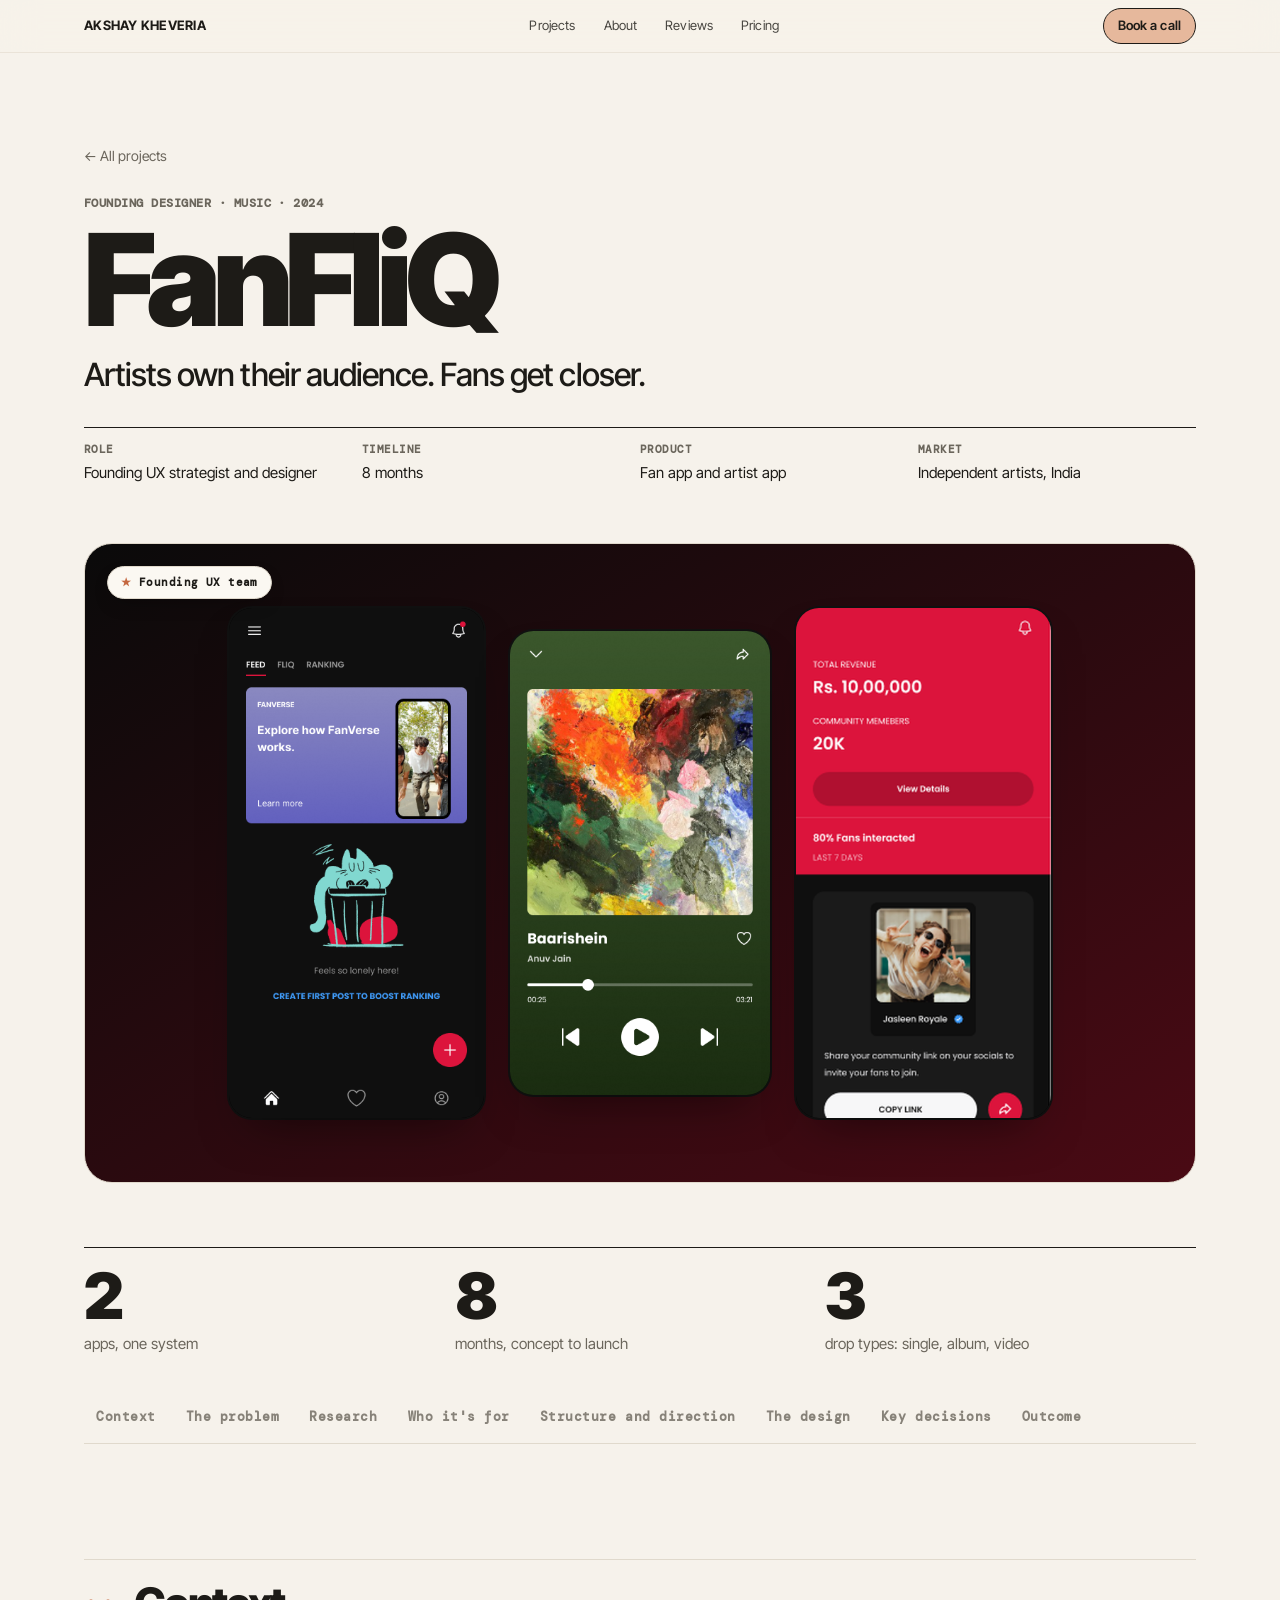
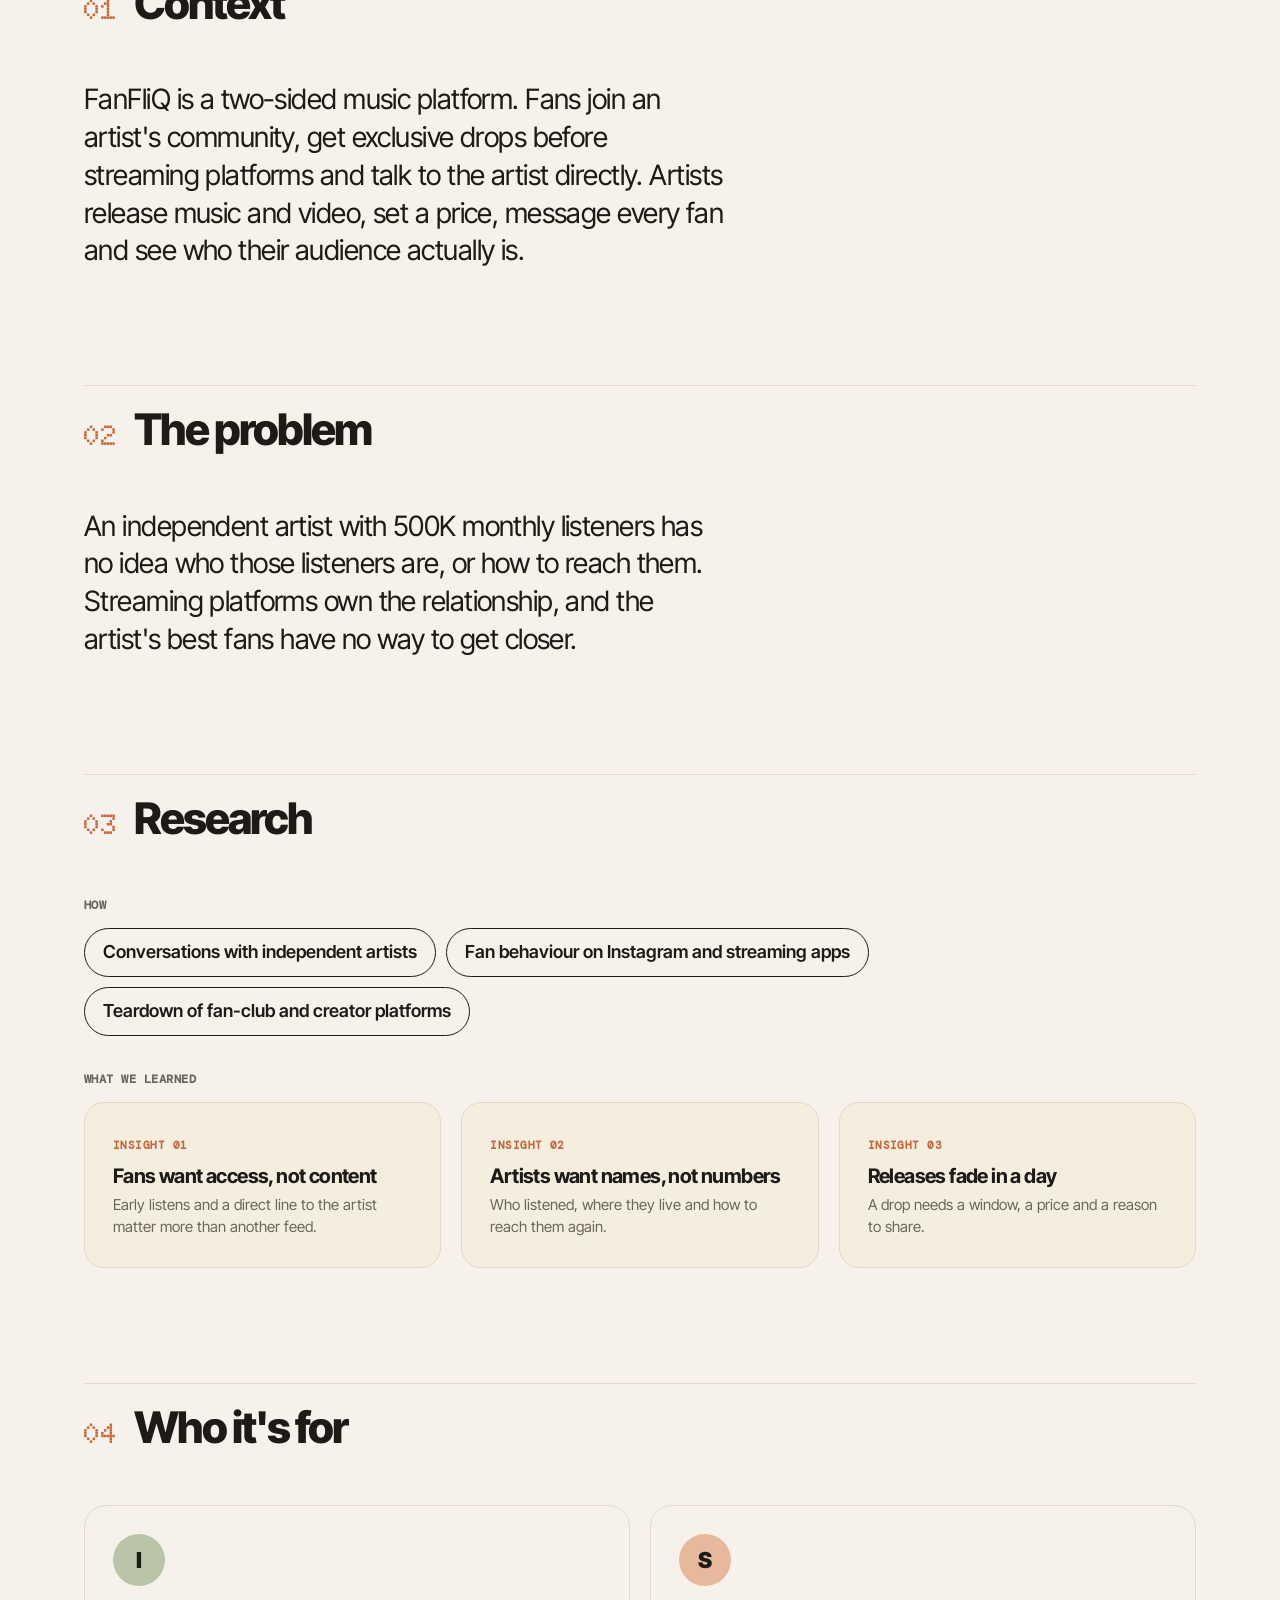
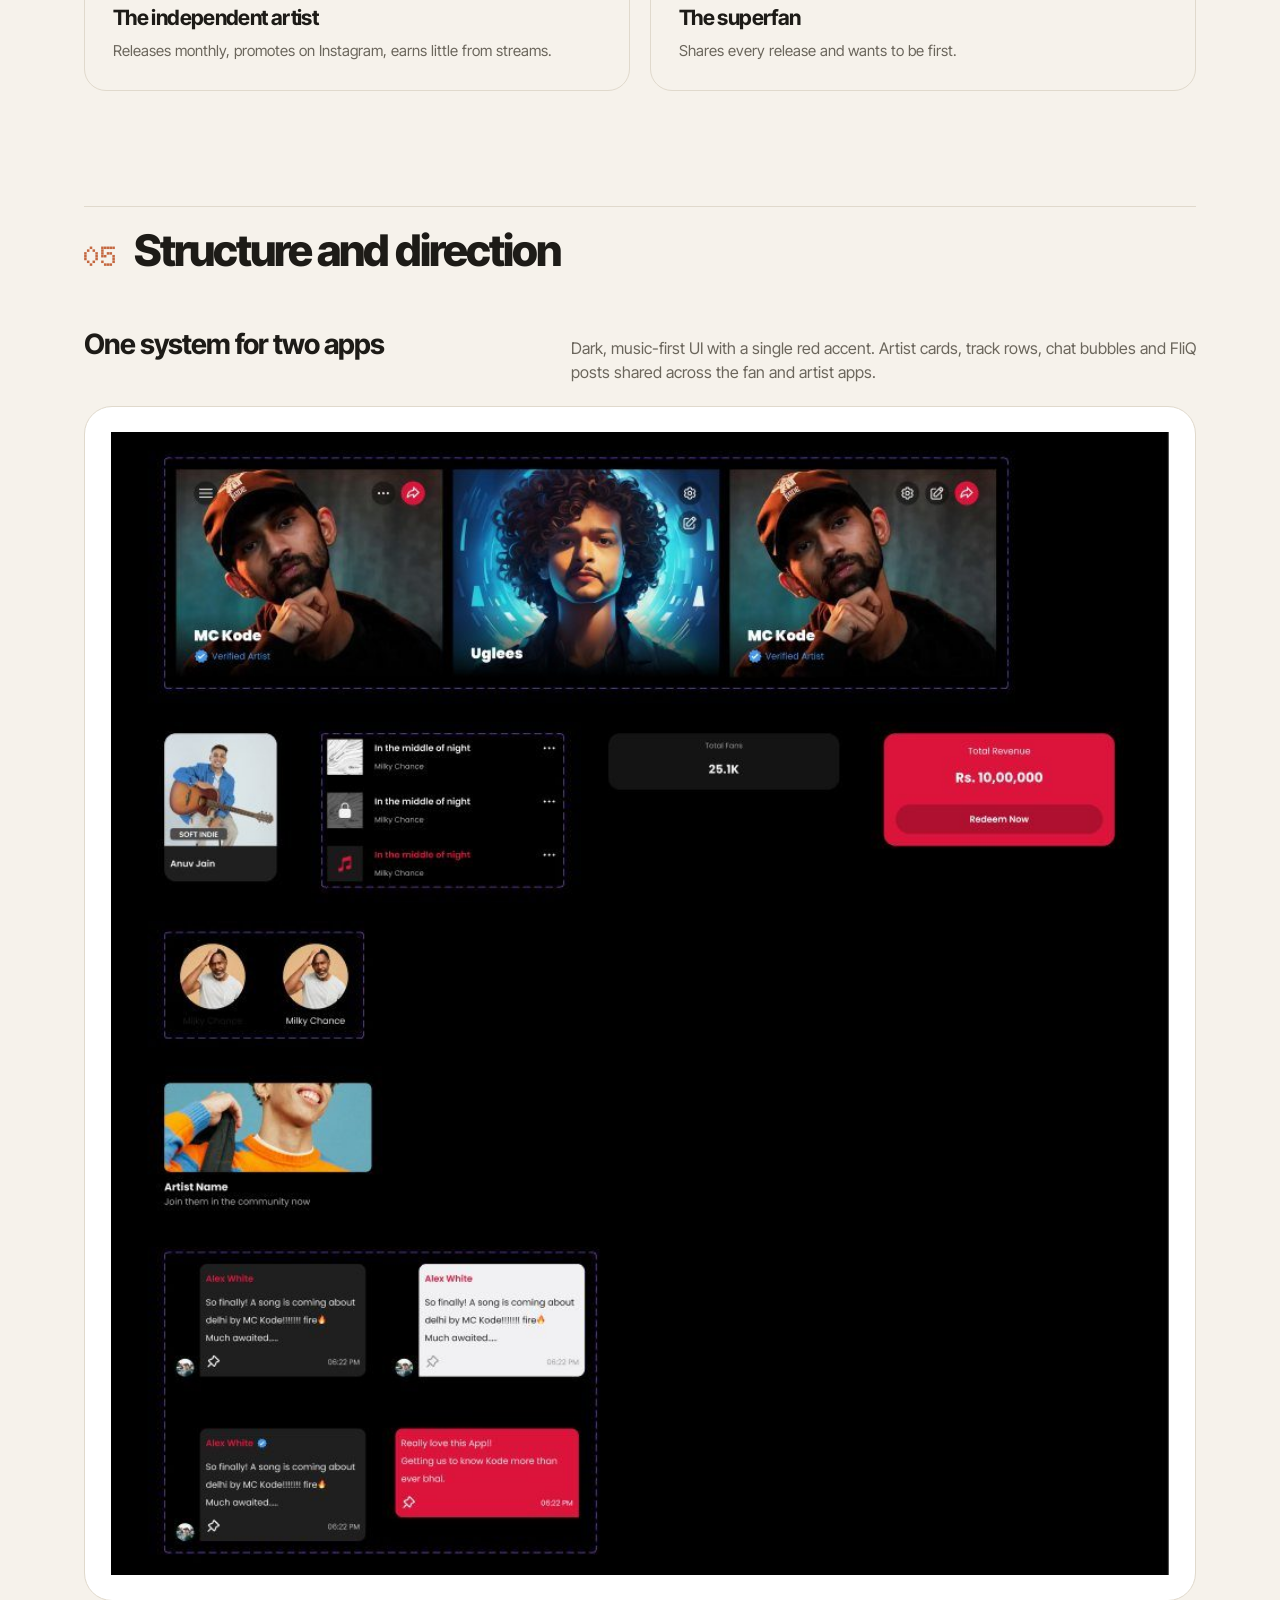
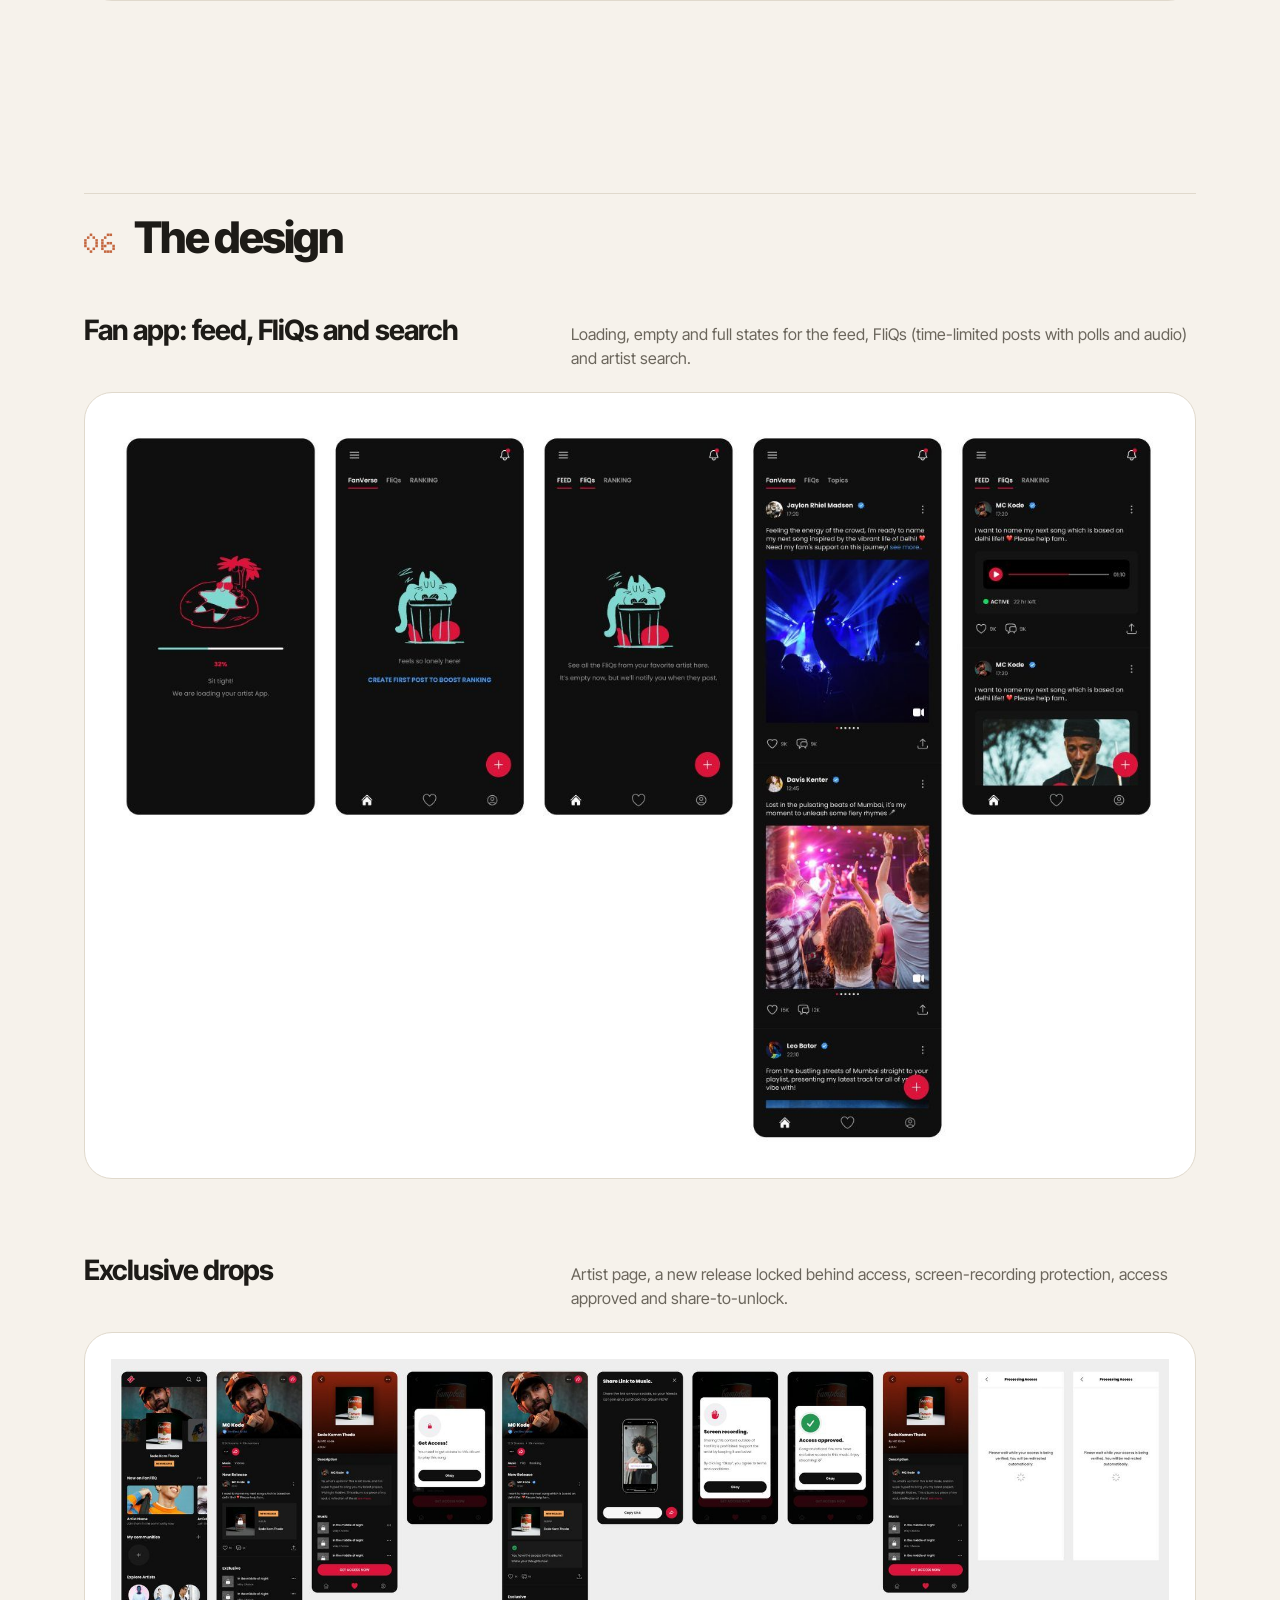
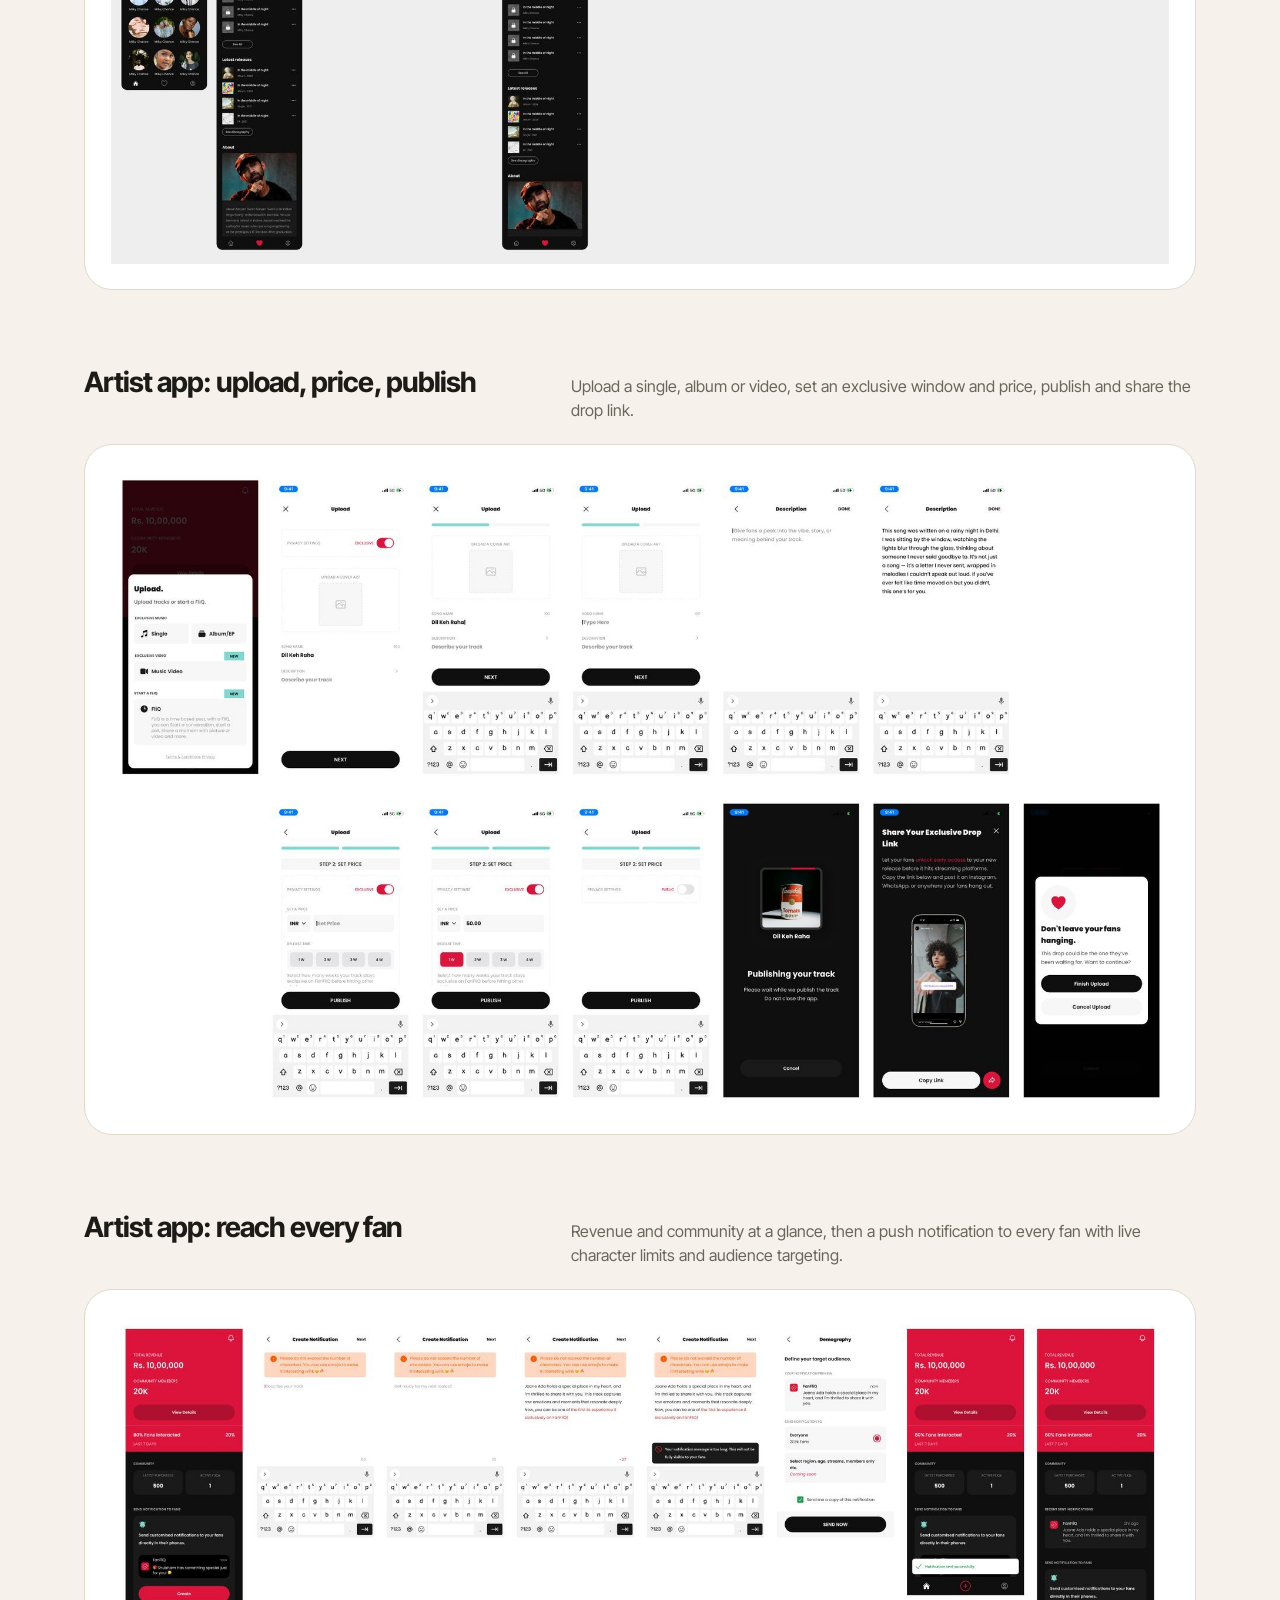
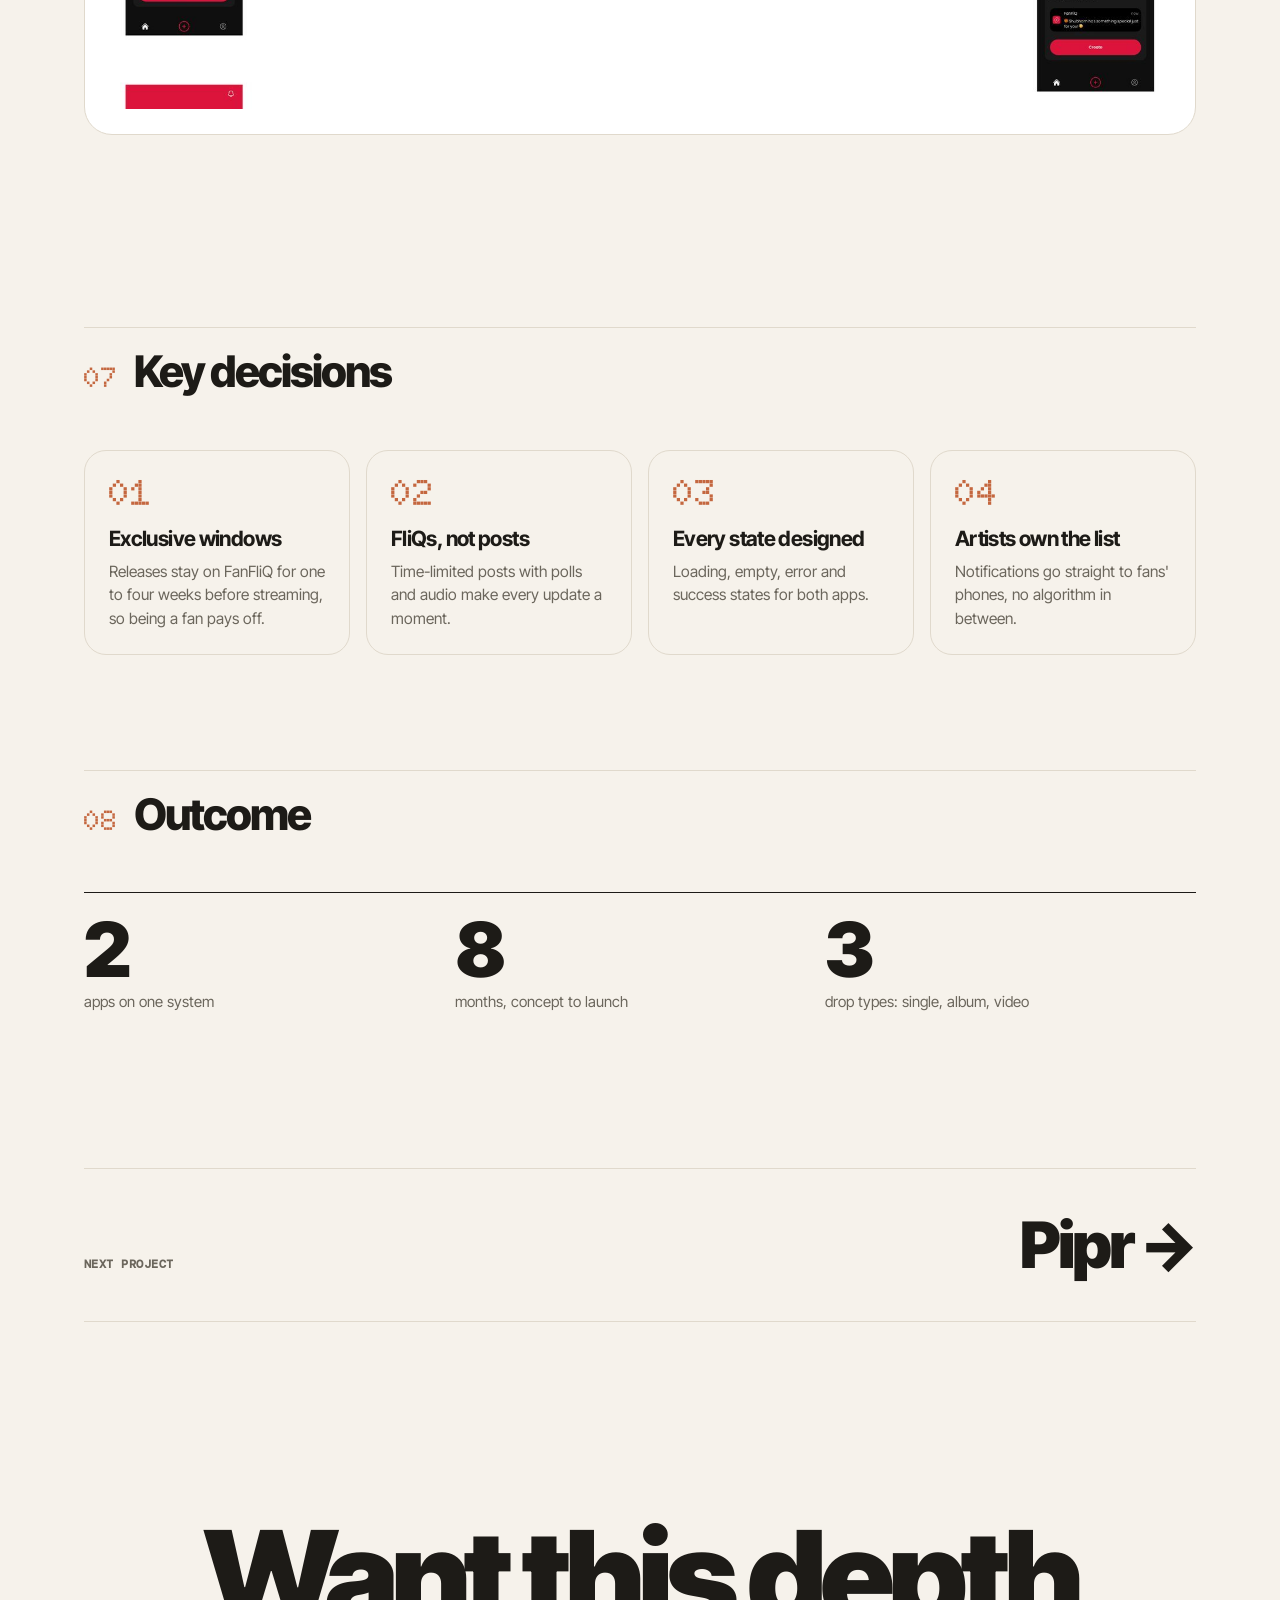
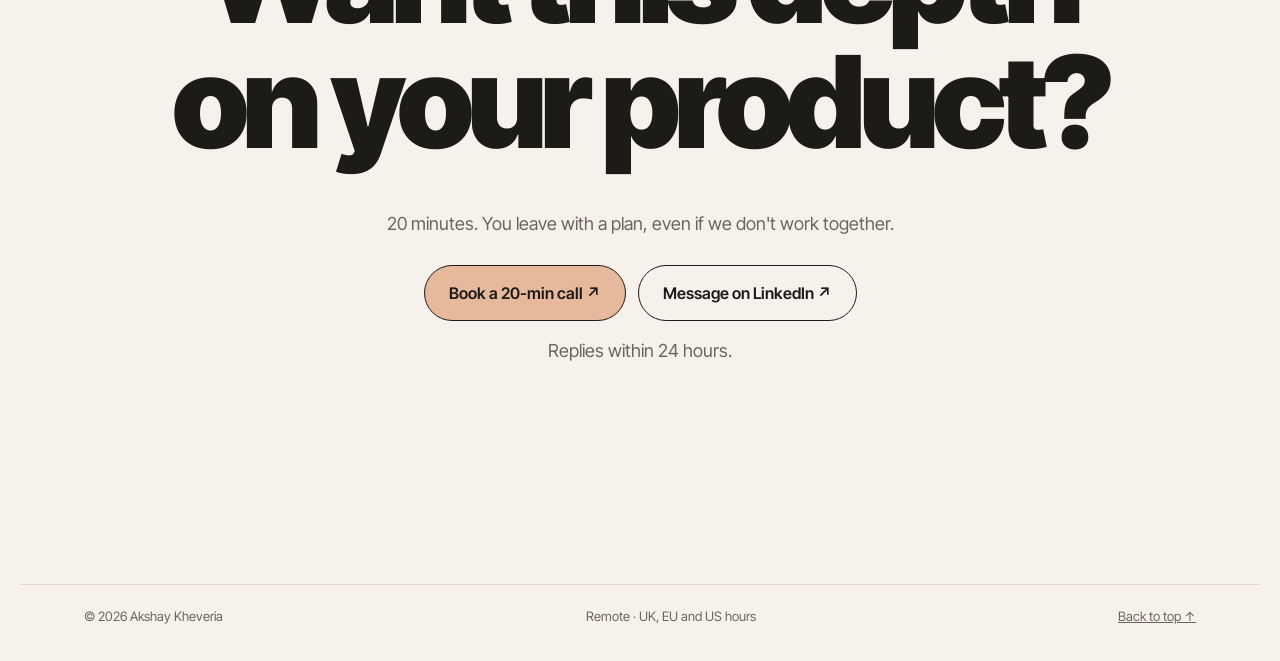
==== commit 8b1e9703: "Faster Pipr visual: blurred placeholder, preload, progressive JPEGs Co-Authored-By: Claude Opus 5.5 " ====
--- a/fanfliq.html
+++ b/fanfliq.html
@@ -1,4 +1,4 @@
-<!doctype html><html lang="en"><head><meta charset="utf-8"><meta name="viewport" content="width=device-width,initial-scale=1,viewport-fit=cover"><title>FanFliQ · Akshay Kheveria</title><link rel="preconnect" href="https://fonts.googleapis.com"><link href="https://fonts.googleapis.com/css2?family=Doto:wght@700;900&family=DM+Mono:wght@400;500&family=Inter+Tight:ital,wght@0,400;0,500;0,600;0,700;0,800;0,900;1,400&display=swap" rel="stylesheet"><link rel="stylesheet" href="site.css"><meta name="description" content="Akshay Kheveria, senior product designer. Research, design, frontend and launch films for startups in the UK, Australia and India."><link rel="canonical" href="https://akheveria.com/fanfliq"><meta property="og:type" content="website"><meta property="og:title" content="FanFliQ · Akshay Kheveria"><meta property="og:description" content="Akshay Kheveria, senior product designer. Research, design, frontend and launch films for startups in the UK, Australia and India."><meta property="og:url" content="https://akheveria.com/fanfliq"><meta property="og:image" content="https://akheveria.com/og.jpg"><meta name="twitter:card" content="summary_large_image"><meta name="theme-color" content="#f6f2eb"><link rel="icon" href="/favicon.svg" type="image/svg+xml"></head><body><nav><div class="wrap"><a class="brand" href="index.html">AKSHAY KHEVERIA</a><div class="links"><a href="projects.html">Projects</a><a href="index.html#about">About</a><a href="index.html#words">Reviews</a><a href="index.html#offers">Pricing</a></div><a class="navcta" href="https://cal.com/akshay-kheveria-bcy8pf/design-call" target="_blank" rel="noopener">Book a call</a></div></nav>
+<!doctype html><html lang="en"><head><meta charset="utf-8"><meta name="viewport" content="width=device-width,initial-scale=1,viewport-fit=cover"><title>FanFliQ · Akshay Kheveria</title><link rel="preconnect" href="https://fonts.googleapis.com"><link href="https://fonts.googleapis.com/css2?family=Doto:wght@700;900&family=DM+Mono:wght@400;500&family=Inter+Tight:ital,wght@0,400;0,500;0,600;0,700;0,800;0,900;1,400&display=swap" rel="stylesheet"><link rel="stylesheet" href="site.css"><meta name="description" content="Akshay Kheveria, senior product designer. Research, design, frontend and launch films for startups in the UK, Australia and India."><link rel="canonical" href="https://akheveria.com/fanfliq"><meta property="og:type" content="website"><meta property="og:title" content="FanFliQ · Akshay Kheveria"><meta property="og:description" content="Akshay Kheveria, senior product designer. Research, design, frontend and launch films for startups in the UK, Australia and India."><meta property="og:url" content="https://akheveria.com/fanfliq"><meta property="og:image" content="https://akheveria.com/og.jpg"><meta name="twitter:card" content="summary_large_image"><meta name="theme-color" content="#f6f2eb"><link rel="icon" href="/favicon.svg" type="image/svg+xml"><link rel="preload" as="image" href="img/p_home2.jpg" fetchpriority="high"></head><body><nav><div class="wrap"><a class="brand" href="index.html">AKSHAY KHEVERIA</a><div class="links"><a href="projects.html">Projects</a><a href="index.html#about">About</a><a href="index.html#words">Reviews</a><a href="index.html#offers">Pricing</a></div><a class="navcta" href="https://cal.com/akshay-kheveria-bcy8pf/design-call" target="_blank" rel="noopener">Book a call</a></div></nav>
 <main id="top">
 <header class="chead wrap"><a class="back" href="projects.html">← All projects</a><span class="eye">Founding designer · Music · 2024</span><h1>FanFliQ</h1><p class="lead">Artists own their audience. Fans get closer.</p>
   <div class="cmeta"><div><small>Role</small>Founding UX strategist and designer</div><div><small>Timeline</small>8 months</div><div><small>Product</small>Fan app and artist app</div><div><small>Market</small>Independent artists, India</div></div></header>
--- a/site.css
+++ b/site.css
@@ -616,3 +616,89 @@
 .dock .dk-b:hover{transform:scale(1.04)}
 @media(max-width:700px){.dock{left:12px;right:12px;bottom:12px;justify-content:space-between;padding:7px 7px 7px 16px}.dock small{display:none}.dock b{font-size:12.5px}}
 @media print{.dock{display:none}}
+/* v20 hero dot field */
+.hero{isolation:isolate}
+.hdots{position:absolute;inset:0;width:100%;height:100%;z-index:-1;pointer-events:none;-webkit-mask-image:radial-gradient(ellipse 90% 85% at 50% 45%,#000 55%,transparent 100%);mask-image:radial-gradient(ellipse 90% 85% at 50% 45%,#000 55%,transparent 100%)}
+
+/* same AI, two briefs */
+.sa .lede2{max-width:34ch}
+.sa-prompts{display:grid;grid-template-columns:minmax(0,1fr) minmax(0,1.25fr);gap:16px;margin-bottom:28px}
+.sa-p{border:1px solid var(--line);border-radius:24px;padding:clamp(22px,3vw,34px);background:var(--card);display:flex;flex-direction:column;gap:16px}
+.sa-lab{font-size:12px;font-weight:700;letter-spacing:.08em;text-transform:uppercase;color:var(--mute)}
+.sa-p.brief{border-color:color-mix(in srgb,var(--acc) 45%,var(--line))}
+.sa-p.brief .sa-lab{color:var(--acc)}
+.sa-q{font-size:clamp(20px,2.2vw,26px);line-height:1.3;letter-spacing:-.02em;margin:0;font-weight:500}
+.sa-miss{list-style:none;margin:auto 0 0;padding:16px 0 0;border-top:1px dashed var(--line);display:flex;flex-wrap:wrap;gap:8px}
+.sa-miss li{font-size:13px;font-weight:600;color:#c2413a;background:color-mix(in srgb,#e5484d 9%,transparent);border-radius:99px;padding:5px 11px}
+.sa-b{margin:0;padding:0;list-style:none;display:grid;gap:12px;counter-reset:b}
+.sa-b li{display:grid;grid-template-columns:28px 76px 1fr;gap:10px;align-items:baseline;font-size:15px;color:var(--mute);counter-increment:b}
+.sa-b li::before{content:counter(b,decimal-leading-zero);font-family:ui-monospace,monospace;font-size:12px;color:var(--acc)}
+.sa-b b{color:var(--ink);font-size:15px}
+.sa-sl{position:relative;border-radius:22px;overflow:hidden;border:1px solid var(--line);aspect-ratio:16/10;background:var(--card);user-select:none}
+.sa-sl img{position:absolute;inset:0;width:100%;height:100%;object-fit:cover;object-position:top;display:block}
+.sa-top{position:absolute;inset:0;clip-path:inset(0 calc(100% - var(--p)) 0 0)}
+.sa-h{position:absolute;top:0;bottom:0;left:var(--p);width:2px;background:var(--ink);transform:translateX(-1px);pointer-events:none}
+.sa-h::after{content:"↔";position:absolute;top:50%;left:50%;transform:translate(-50%,-50%);width:44px;height:44px;border-radius:50%;background:var(--ink);color:var(--bg);display:grid;place-items:center;font-size:18px;box-shadow:0 8px 24px -8px rgba(0,0,0,.4)}
+.sa-sl input{position:absolute;inset:0;width:100%;height:100%;opacity:0;cursor:ew-resize;margin:0}
+.sa-tag{position:absolute;top:14px;font-size:12px;font-weight:700;letter-spacing:.06em;text-transform:uppercase;background:var(--ink);color:var(--bg);padding:6px 11px;border-radius:99px;pointer-events:none}
+.sa-tag.l{left:14px}.sa-tag.r{right:14px;background:var(--clay);color:#16130f}
+.sa-more{margin:22px 0 0;display:flex;justify-content:center}
+.sa-cta{margin-top:clamp(32px,4vw,56px);border-radius:28px;background:var(--ink);color:var(--bg);padding:clamp(26px,4vw,48px);display:flex;justify-content:space-between;align-items:flex-end;gap:24px;flex-wrap:wrap}
+.sa-cta .sa-lab{color:var(--clay)}
+.sa-cta h3{font-size:clamp(30px,4vw,52px);letter-spacing:-.04em;line-height:1;margin:10px 0 12px}
+.sa-cta p{margin:0;max-width:46ch;opacity:.75}
+.sa-act{display:flex;gap:10px;flex-wrap:wrap}
+.sa-cta .btn{background:var(--clay);color:#16130f}
+.sa-cta .btn.ghost{background:transparent;color:var(--bg)!important;border:1px solid color-mix(in srgb,var(--bg) 40%,transparent)}
+.sa-h2{font-size:clamp(28px,3.4vw,44px);letter-spacing:-.04em;margin:0 0 20px}
+.sa-note{color:var(--mute);margin:-8px 0 22px;max-width:60ch}
+.sa-red{display:grid;grid-template-columns:minmax(0,1.6fr) minmax(0,1fr);gap:clamp(18px,3vw,40px);align-items:start;margin-bottom:clamp(28px,4vw,48px)}
+.sa-shot{position:relative;margin:0;border-radius:18px;overflow:hidden;border:1px solid var(--line)}
+.sa-shot img{width:100%;display:block}
+.rl{position:absolute;transform:translate(-50%,-50%);width:30px;height:30px;border-radius:50%;background:#e5484d;color:#fff;font:700 14px/30px ui-monospace,monospace;text-align:center;font-style:normal;box-shadow:0 0 0 4px color-mix(in srgb,#e5484d 28%,transparent)}
+.sa-notes{margin:0;padding:0;list-style:none;display:grid;gap:18px}
+.sa-notes li{display:flex;gap:12px;color:var(--mute);font-size:15px}.sa-notes li::before{flex:none}
+.sa-notes li b{display:block;color:var(--ink);font-size:17px;margin-bottom:3px}
+.sa-notes li::before{content:attr(data-n);width:26px;height:26px;border-radius:50%;background:#e5484d;color:#fff;font:700 12px/26px ui-monospace,monospace;text-align:center}
+.sa-ph{display:grid;grid-template-columns:repeat(2,minmax(0,280px));justify-content:center;gap:clamp(18px,4vw,56px)}
+.sa-ph figure{margin:0}.sa-ph img{width:100%;display:block;border-radius:26px;border:1px solid var(--line);box-shadow:0 24px 50px -28px rgba(0,0,0,.4)}
+.sa-ph figcaption{text-align:center;font-size:13px;font-weight:600;color:var(--mute);margin-top:12px}
+.sa-costs,.sa-how{display:grid;grid-template-columns:repeat(4,minmax(0,1fr));gap:16px}
+.sa-costs>div,.sa-how>div{border:1px solid var(--line);border-radius:22px;padding:24px 22px;background:var(--card)}
+.sa-n{font-family:"Doto",ui-monospace,monospace;font-weight:900;font-size:34px;color:#e5484d;line-height:1}
+.sa-costs h4{font-size:20px;letter-spacing:-.03em;line-height:1.15;margin:12px 0 8px}
+.sa-costs p,.sa-how p{margin:0;color:var(--mute);font-size:15px}
+.sa-how b{display:block;font-size:20px;letter-spacing:-.03em;margin-bottom:8px}
+.sa-offer{border:1px solid color-mix(in srgb,var(--acc) 45%,var(--line));border-radius:28px;padding:clamp(24px,4vw,44px);display:flex;justify-content:space-between;align-items:flex-end;gap:24px;flex-wrap:wrap;background:var(--card)}
+.sa-offer .sa-lab{color:var(--acc)}
+.sa-offer h3{font-size:clamp(28px,3.6vw,46px);letter-spacing:-.04em;margin:8px 0 10px;line-height:1}
+.sa-offer p{margin:0;max-width:56ch;color:var(--mute)}
+@media(max-width:900px){.sa-prompts,.sa-red{grid-template-columns:1fr}.sa-costs,.sa-how{grid-template-columns:repeat(2,minmax(0,1fr))}}
+@media(max-width:560px){.sa-costs,.sa-how{grid-template-columns:1fr}.sa-b li{display:block}.sa-b li::before{margin-right:8px}.sa-b li b{margin-right:6px}.sa-sl{aspect-ratio:4/3}.rl{width:24px;height:24px;font-size:12px;line-height:24px}}
+/* v21 same-ai polish + motion */
+.sa-rt{position:absolute;inset:0;clip-path:inset(0 0 0 var(--p));pointer-events:none}
+.sa-top{pointer-events:none}
+.sa-sub{font-size:clamp(18px,2vw,22px);color:var(--mute);max-width:40ch;margin:14px 0 clamp(28px,4vw,44px);line-height:1.4}
+.sa-b.s li{grid-template-columns:28px 70px 1fr;font-size:16px}
+.sa-b.s li b{font-size:16px}
+.sa-p.usual .sa-q{font-size:clamp(22px,2.6vw,30px)}
+.sa-tag{transition:opacity .2s}
+@media(max-width:560px){.sa-b.s li{display:grid;grid-template-columns:24px 58px 1fr}}
+.sa-js .sa:not(.in) .sa-p,.sa-js .sa:not(.in) .sa-sl,.sa-js .sa:not(.in) .sa-cta,.sa-js .sa:not(.in) .sa-red,.sa-js .sa:not(.in) .sa-costs>div,.sa-js .sa:not(.in) .sa-how>div{opacity:0;transform:translateY(28px)}
+.sa .sa-p,.sa .sa-sl,.sa .sa-cta,.sa .sa-red,.sa .sa-costs>div,.sa .sa-how>div{transition:opacity .7s ease,transform .8s cubic-bezier(.2,.8,.2,1)}
+.sa .sa-p.brief{transition-delay:.12s}.sa .sa-sl{transition-delay:.22s}.sa .sa-cta{transition-delay:.3s}
+.sa .sa-costs>div:nth-child(2),.sa .sa-how>div:nth-child(2){transition-delay:.08s}.sa .sa-costs>div:nth-child(3),.sa .sa-how>div:nth-child(3){transition-delay:.16s}.sa .sa-costs>div:nth-child(4),.sa .sa-how>div:nth-child(4){transition-delay:.24s}
+.sa-js .sa:not(.in) .sa-miss li,.sa-js .sa:not(.in) .sa-b li{opacity:0;transform:translateX(-10px)}
+.sa .sa-miss li,.sa .sa-b li{transition:opacity .5s ease,transform .5s ease}
+.sa .sa-miss li:nth-child(1){transition-delay:.55s}.sa .sa-miss li:nth-child(2){transition-delay:.7s}.sa .sa-miss li:nth-child(3){transition-delay:.85s}.sa .sa-miss li:nth-child(4){transition-delay:1s}
+.sa .sa-b li:nth-child(1){transition-delay:.4s}.sa .sa-b li:nth-child(2){transition-delay:.52s}.sa .sa-b li:nth-child(3){transition-delay:.64s}.sa .sa-b li:nth-child(4){transition-delay:.76s}.sa .sa-b li:nth-child(5){transition-delay:.88s}.sa .sa-b li:nth-child(6){transition-delay:1s}
+.sa.in .sa-h::after{animation:sanudge 1.2s ease 2.3s 2}
+@keyframes sanudge{0%,100%{transform:translate(-50%,-50%)}50%{transform:translate(-50%,-50%) scale(1.12)}}
+@media(prefers-reduced-motion:reduce){.sa *{transition:none!important;animation:none!important}}
+.sa-tag{top:auto;bottom:14px}
+@media(max-width:560px){.sa-sl{aspect-ratio:16/10}.sa-tag{font-size:9.5px;padding:4px 8px;bottom:8px}.sa-tag.l{left:8px}.sa-tag.r{right:8px}.sa-h::after{width:34px;height:34px;font-size:15px}}
+.sa-b.s{gap:14px}.sa-b.s li{grid-template-columns:26px 86px 1fr;font-size:15px;line-height:1.45}
+.sa-prompts{align-items:start}
+.sa .sa-b li:nth-child(7){transition-delay:1.12s}.sa .sa-b li:nth-child(8){transition-delay:1.24s}.sa .sa-b li:nth-child(9){transition-delay:1.36s}
+@media(max-width:560px){.sa-b.s li{grid-template-columns:22px 76px 1fr;font-size:14px}}
+@media(min-width:901px){.sa-p.usual{position:sticky;top:100px}}
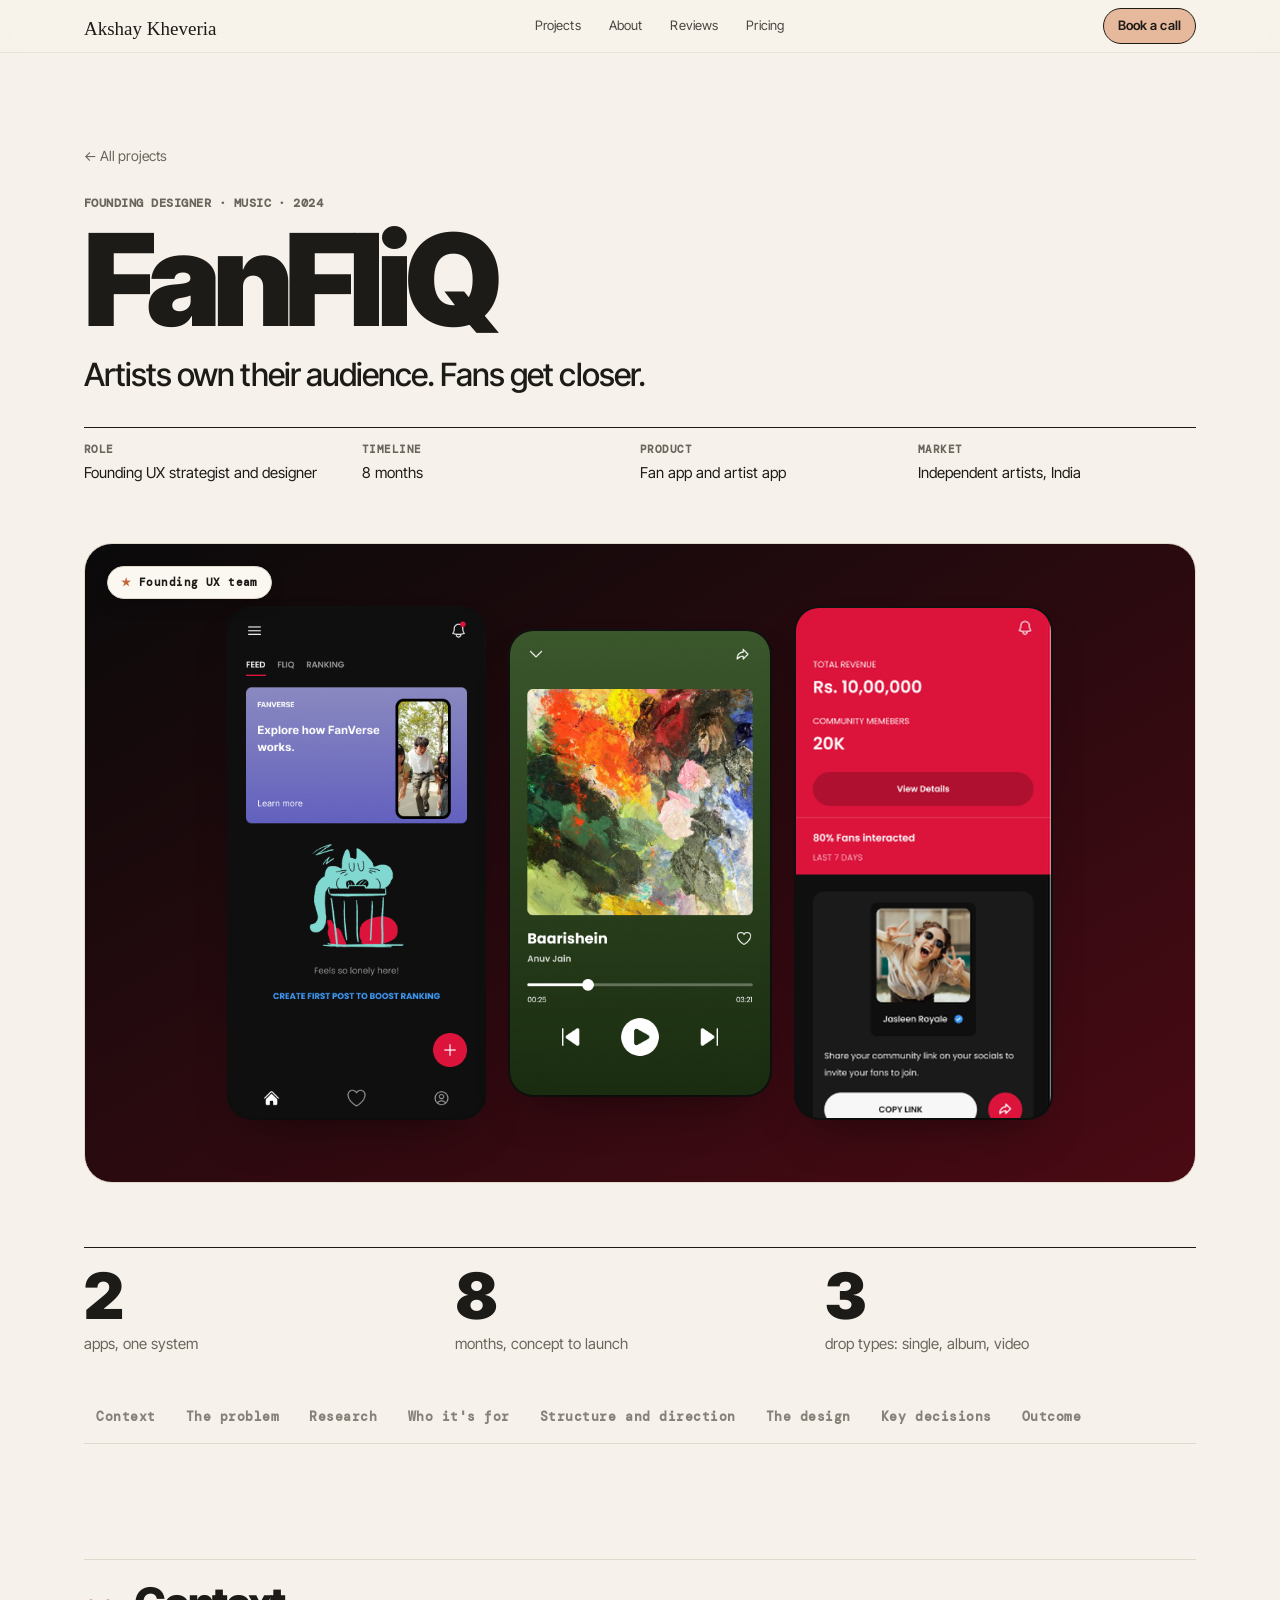
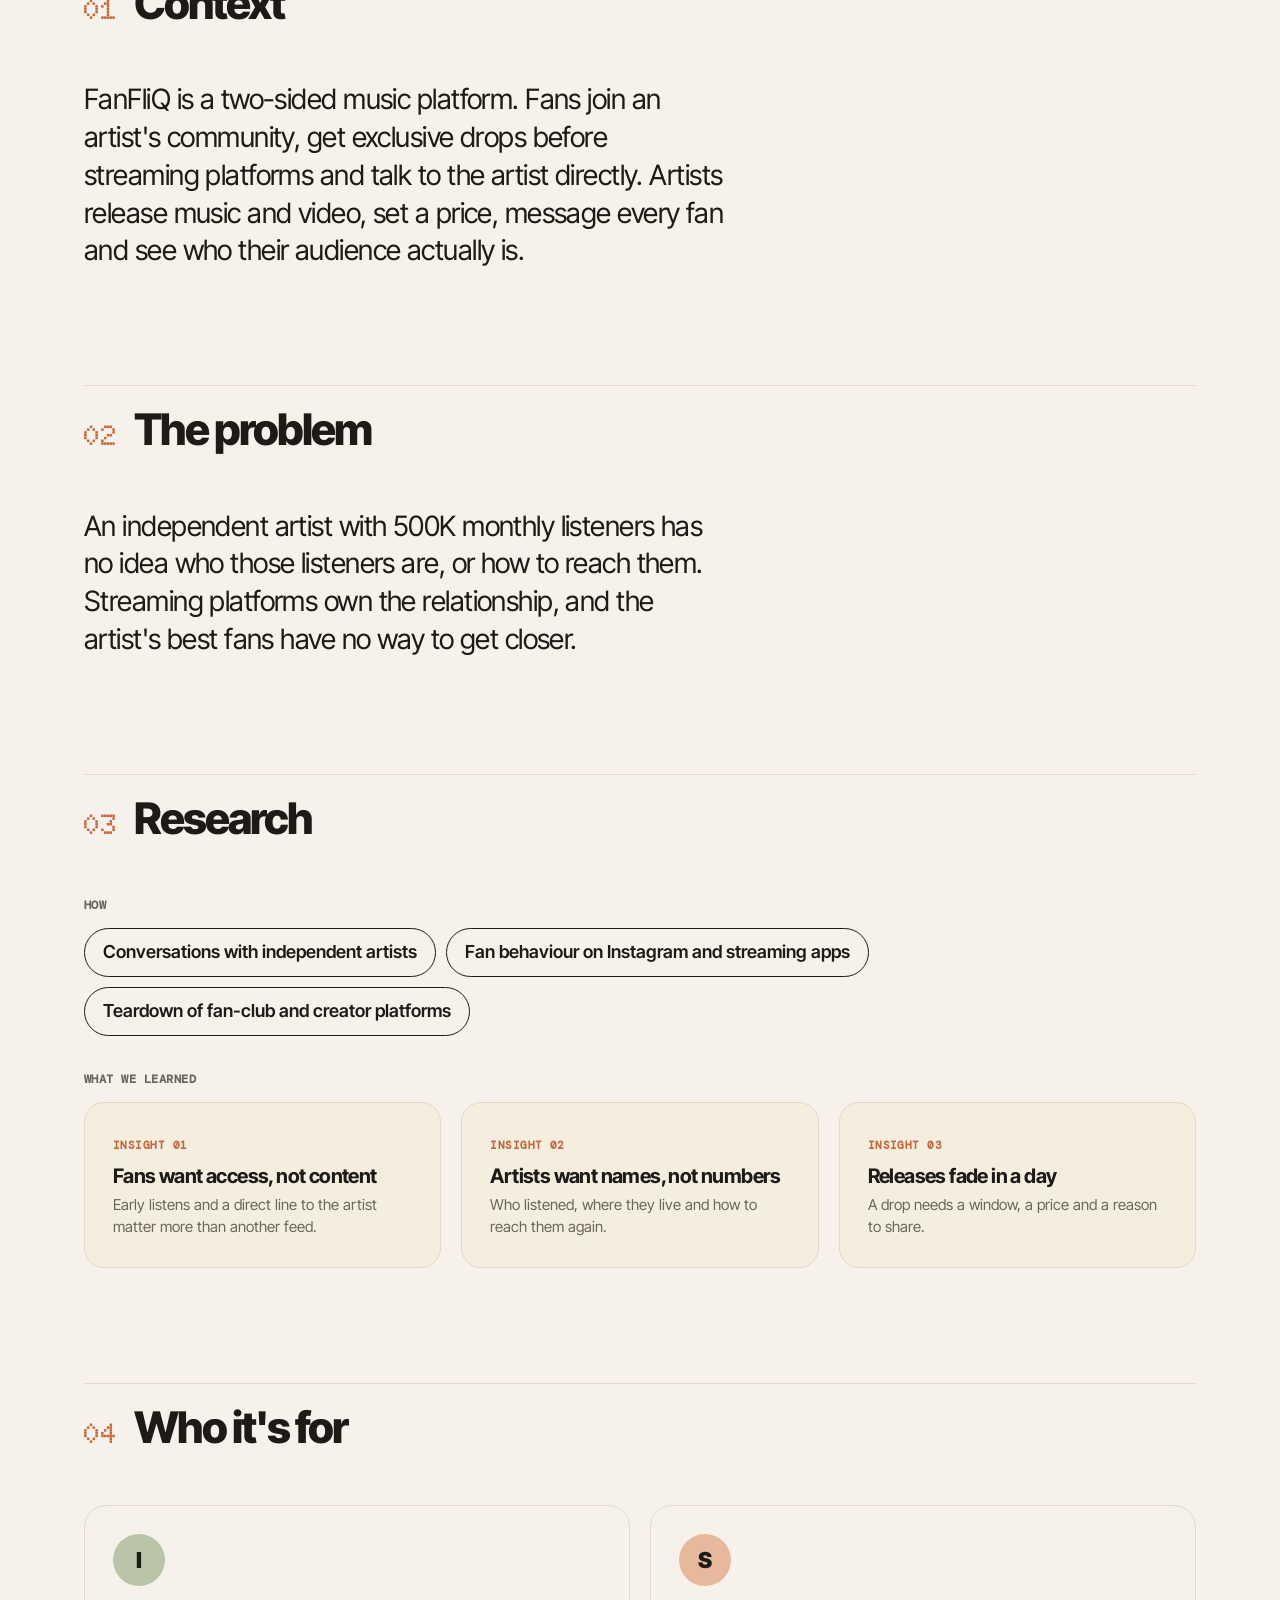
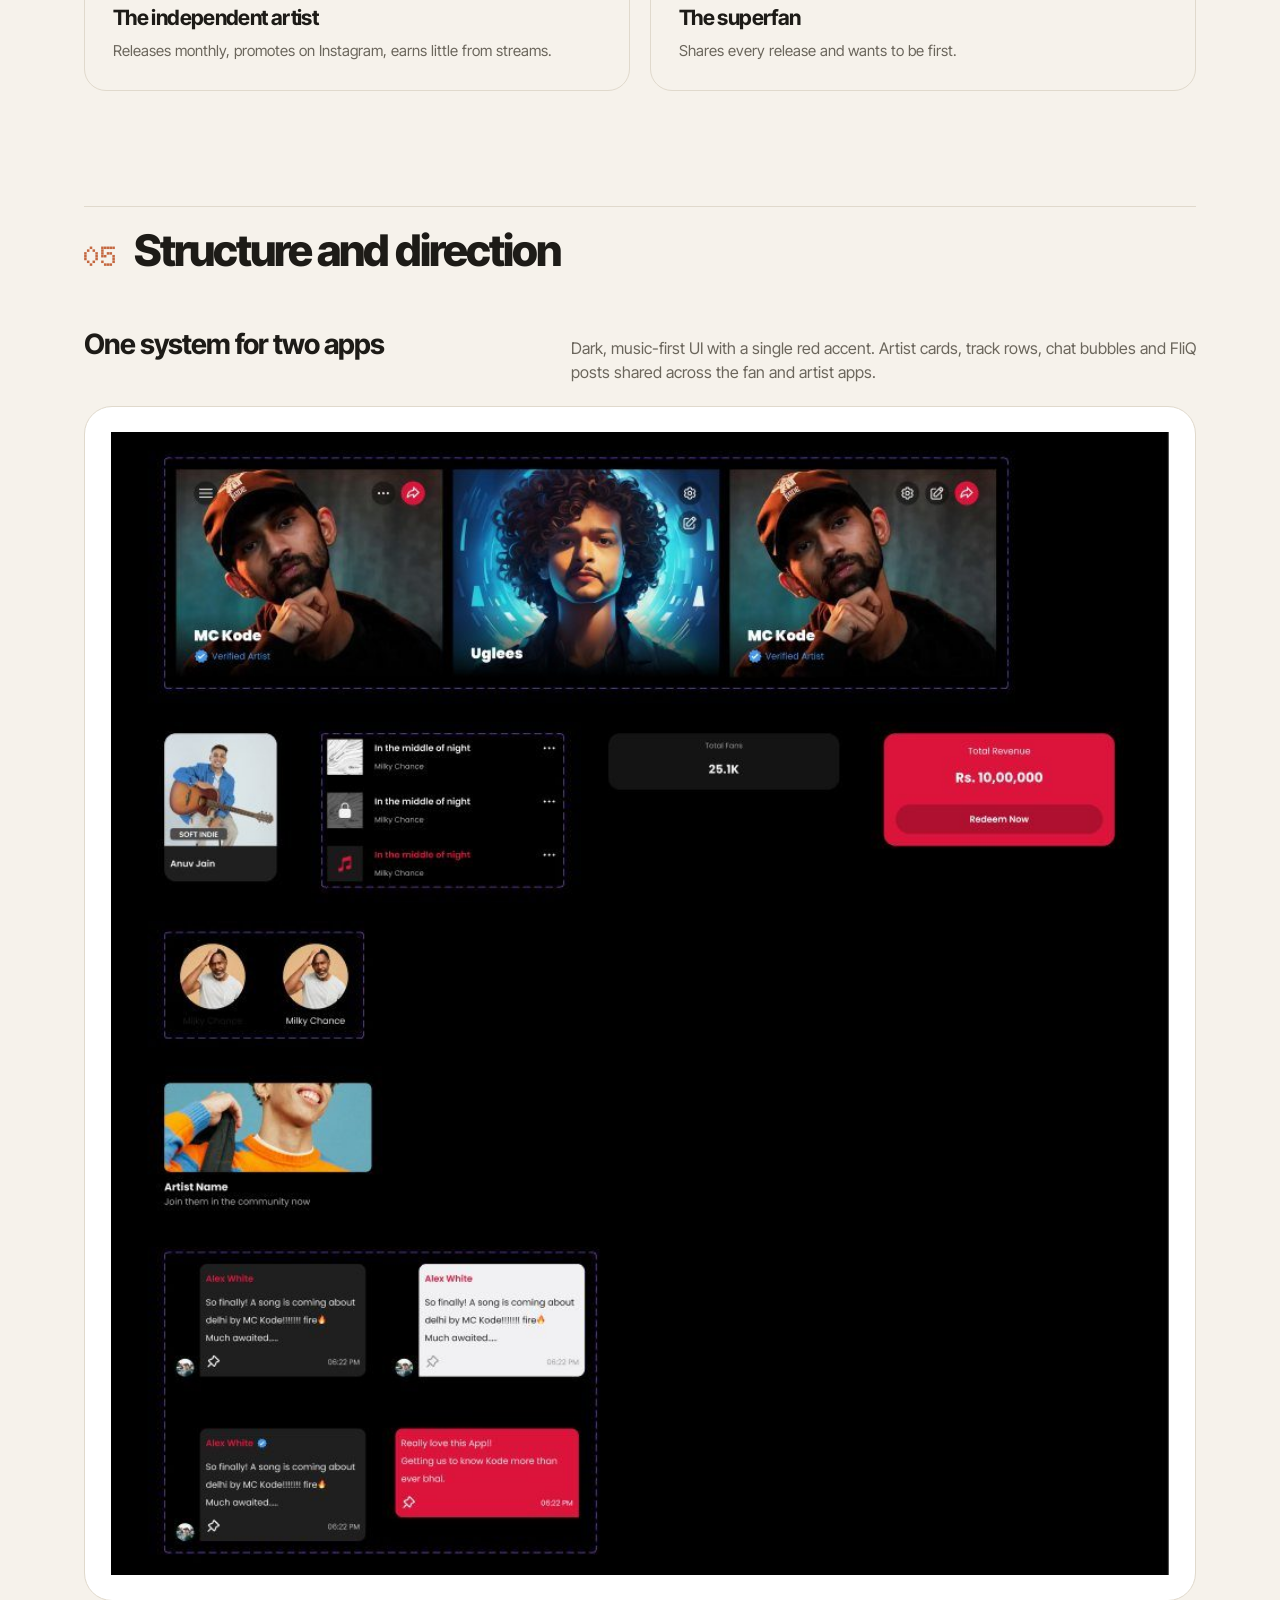
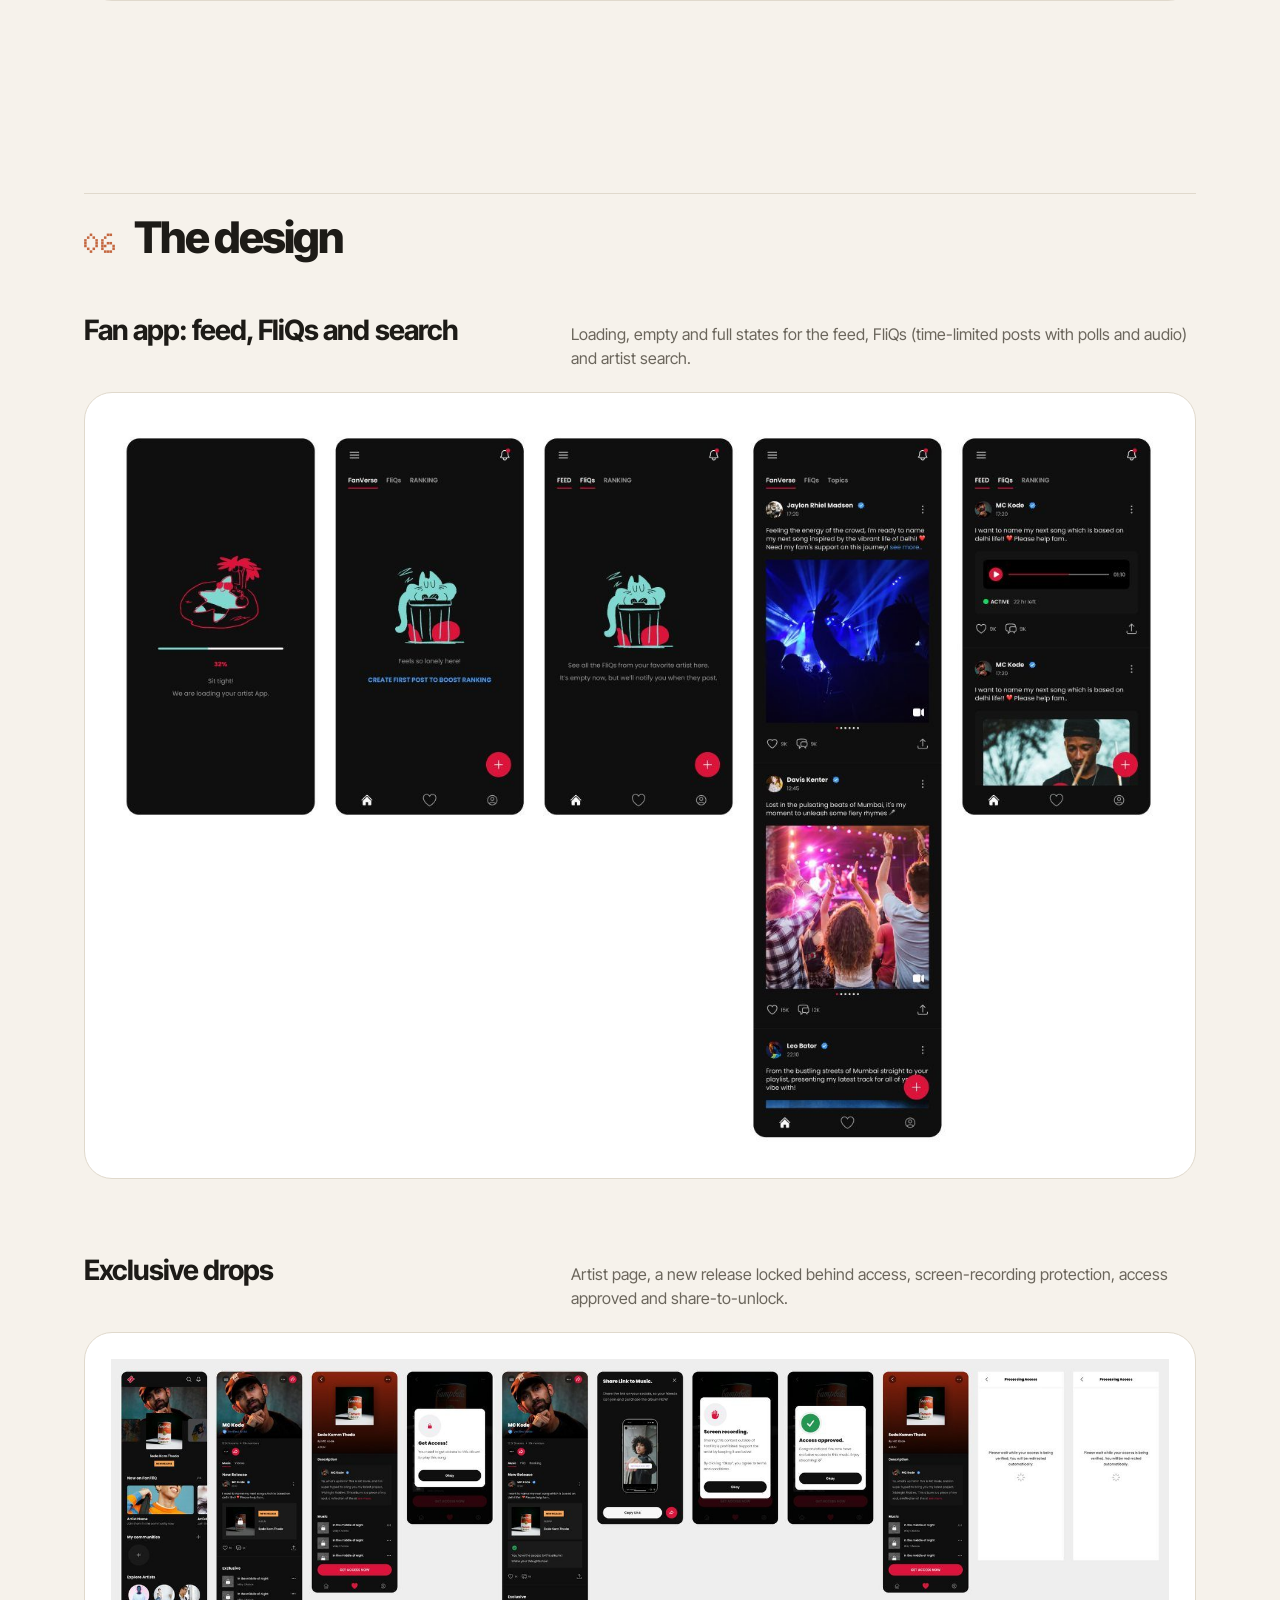
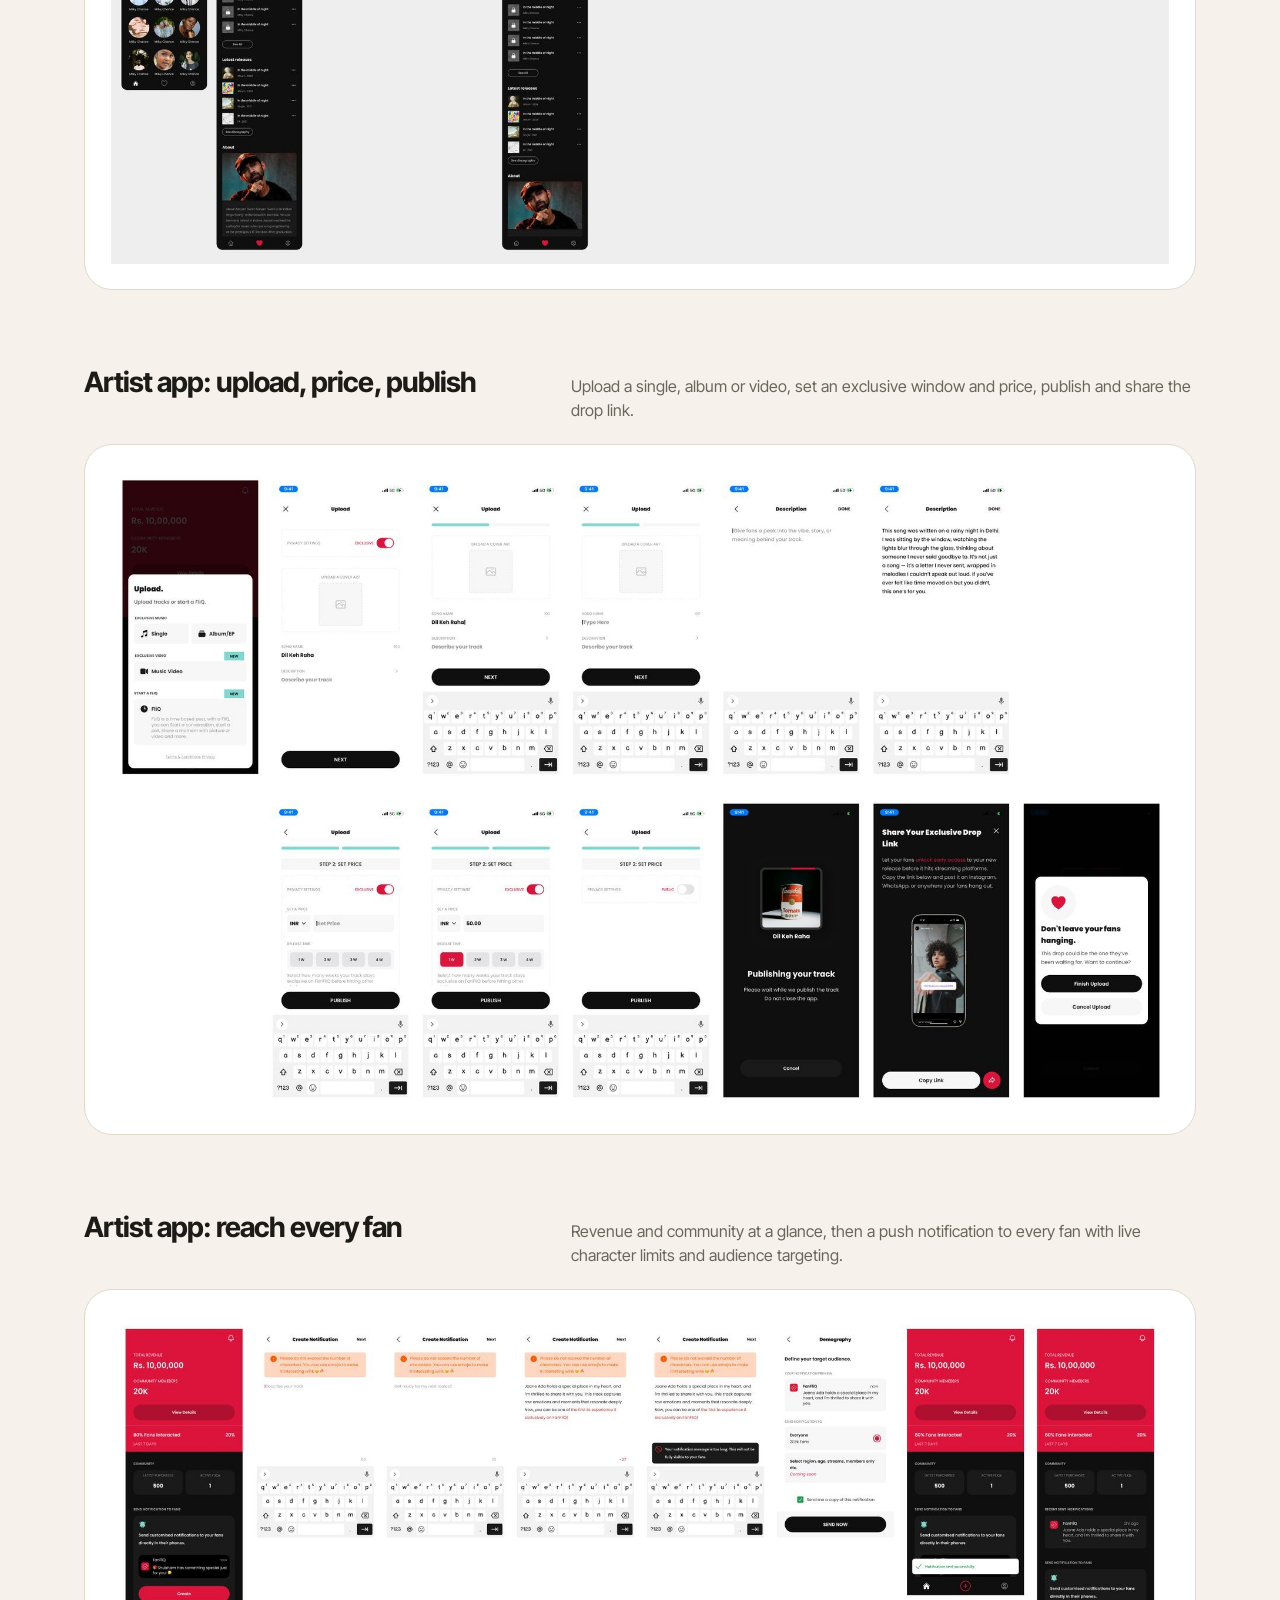
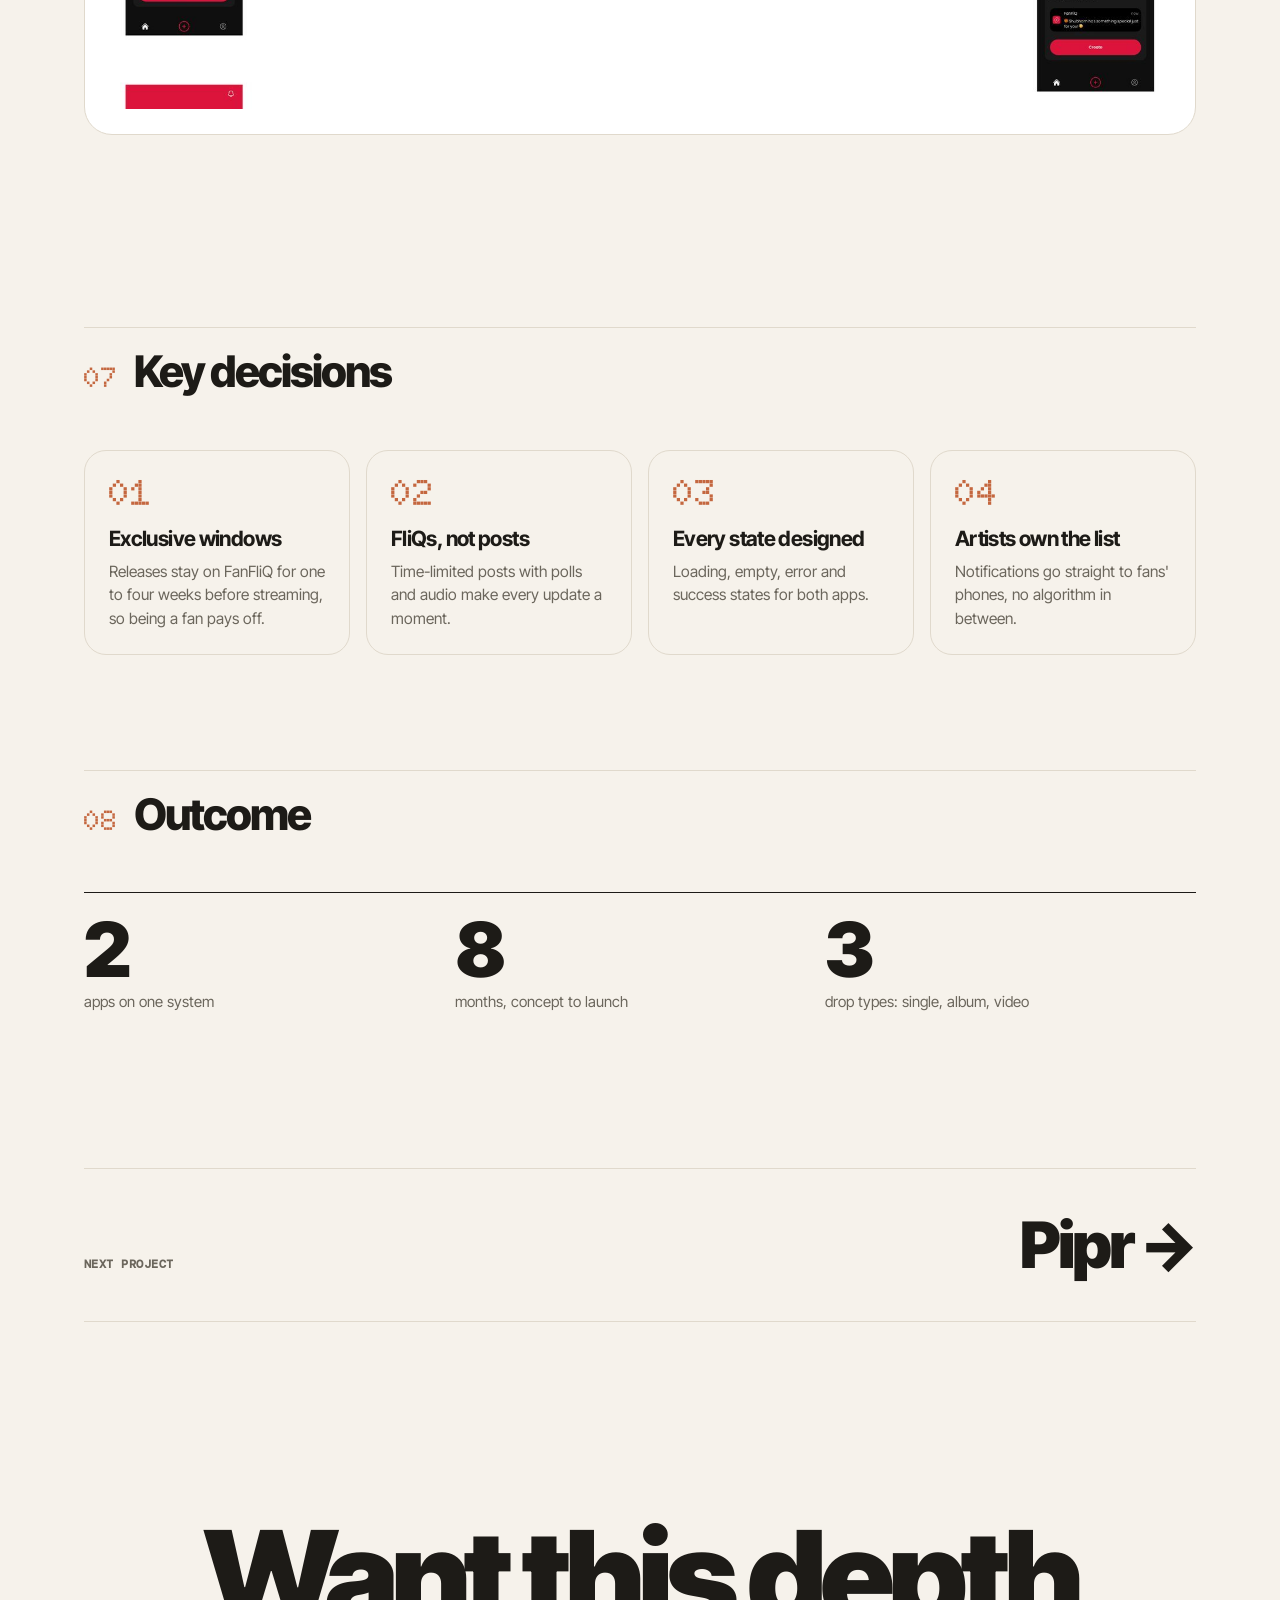
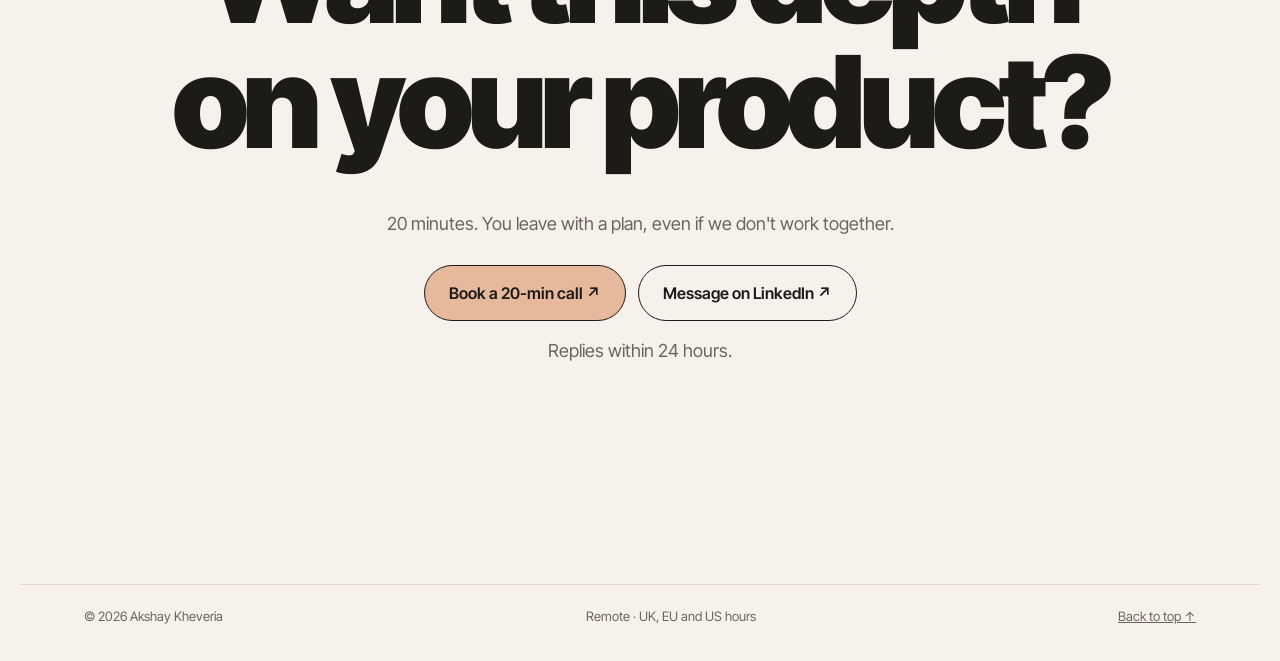
==== commit a9ca486f: "Signature-style logo and more space above the hero Co-Authored-By: Claude Opus 5.5 <noreply@anthropi" ====
--- a/fanfliq.html
+++ b/fanfliq.html
@@ -1,4 +1,4 @@
-<!doctype html><html lang="en"><head><meta charset="utf-8"><meta name="viewport" content="width=device-width,initial-scale=1,viewport-fit=cover"><title>FanFliQ · Akshay Kheveria</title><link rel="preconnect" href="https://fonts.googleapis.com"><link href="https://fonts.googleapis.com/css2?family=Doto:wght@700;900&family=DM+Mono:wght@400;500&family=Inter+Tight:ital,wght@0,400;0,500;0,600;0,700;0,800;0,900;1,400&display=swap" rel="stylesheet"><link rel="stylesheet" href="site.css"><meta name="description" content="Akshay Kheveria, senior product designer. Research, design, frontend and launch films for startups in the UK, Australia and India."><link rel="canonical" href="https://akheveria.com/fanfliq"><meta property="og:type" content="website"><meta property="og:title" content="FanFliQ · Akshay Kheveria"><meta property="og:description" content="Akshay Kheveria, senior product designer. Research, design, frontend and launch films for startups in the UK, Australia and India."><meta property="og:url" content="https://akheveria.com/fanfliq"><meta property="og:image" content="https://akheveria.com/og.jpg"><meta name="twitter:card" content="summary_large_image"><meta name="theme-color" content="#f6f2eb"><link rel="icon" href="/favicon.svg" type="image/svg+xml"><link rel="preload" as="image" href="img/p_home2.jpg" fetchpriority="high"></head><body><nav><div class="wrap"><a class="brand" href="index.html">AKSHAY KHEVERIA</a><div class="links"><a href="projects.html">Projects</a><a href="index.html#about">About</a><a href="index.html#words">Reviews</a><a href="index.html#offers">Pricing</a></div><a class="navcta" href="https://cal.com/akshay-kheveria-bcy8pf/design-call" target="_blank" rel="noopener">Book a call</a></div></nav>
+<!doctype html><html lang="en"><head><meta charset="utf-8"><meta name="viewport" content="width=device-width,initial-scale=1,viewport-fit=cover"><title>FanFliQ · Akshay Kheveria</title><link rel="preconnect" href="https://fonts.googleapis.com"><link href="https://fonts.googleapis.com/css2?family=Doto:wght@700;900&family=Homemade+Apple&family=DM+Mono:wght@400;500&family=Inter+Tight:ital,wght@0,400;0,500;0,600;0,700;0,800;0,900;1,400&display=swap" rel="stylesheet"><link rel="stylesheet" href="site.css"><meta name="description" content="Akshay Kheveria, senior product designer. Research, design, frontend and launch films for startups in the UK, Australia and India."><link rel="canonical" href="https://akheveria.com/fanfliq"><meta property="og:type" content="website"><meta property="og:title" content="FanFliQ · Akshay Kheveria"><meta property="og:description" content="Akshay Kheveria, senior product designer. Research, design, frontend and launch films for startups in the UK, Australia and India."><meta property="og:url" content="https://akheveria.com/fanfliq"><meta property="og:image" content="https://akheveria.com/og.jpg"><meta name="twitter:card" content="summary_large_image"><meta name="theme-color" content="#f6f2eb"><link rel="icon" href="/favicon.svg" type="image/svg+xml"><link rel="preload" as="image" href="img/p_home2.jpg" fetchpriority="high"></head><body><nav><div class="wrap"><a class="brand" href="index.html">Akshay Kheveria</a><div class="links"><a href="projects.html">Projects</a><a href="index.html#about">About</a><a href="index.html#words">Reviews</a><a href="index.html#offers">Pricing</a></div><a class="navcta" href="https://cal.com/akshay-kheveria-bcy8pf/design-call" target="_blank" rel="noopener">Book a call</a></div></nav>
 <main id="top">
 <header class="chead wrap"><a class="back" href="projects.html">← All projects</a><span class="eye">Founding designer · Music · 2024</span><h1>FanFliQ</h1><p class="lead">Artists own their audience. Fans get closer.</p>
   <div class="cmeta"><div><small>Role</small>Founding UX strategist and designer</div><div><small>Timeline</small>8 months</div><div><small>Product</small>Fan app and artist app</div><div><small>Market</small>Independent artists, India</div></div></header>
--- a/site.css
+++ b/site.css
@@ -702,3 +702,7 @@
 .sa .sa-b li:nth-child(7){transition-delay:1.12s}.sa .sa-b li:nth-child(8){transition-delay:1.24s}.sa .sa-b li:nth-child(9){transition-delay:1.36s}
 @media(max-width:560px){.sa-b.s li{grid-template-columns:22px 76px 1fr;font-size:14px}}
 @media(min-width:901px){.sa-p.usual{position:sticky;top:100px}}
+/* v22 signature logo + hero breathing room */
+.brand{font-family:"Homemade Apple",cursive;font-weight:400!important;letter-spacing:0!important;text-transform:none!important;font-size:19px;line-height:1;padding-top:4px;white-space:nowrap}
+@media(max-width:560px){.brand{font-size:16px}}
+.hero{padding-top:clamp(84px,11vw,160px)!important}
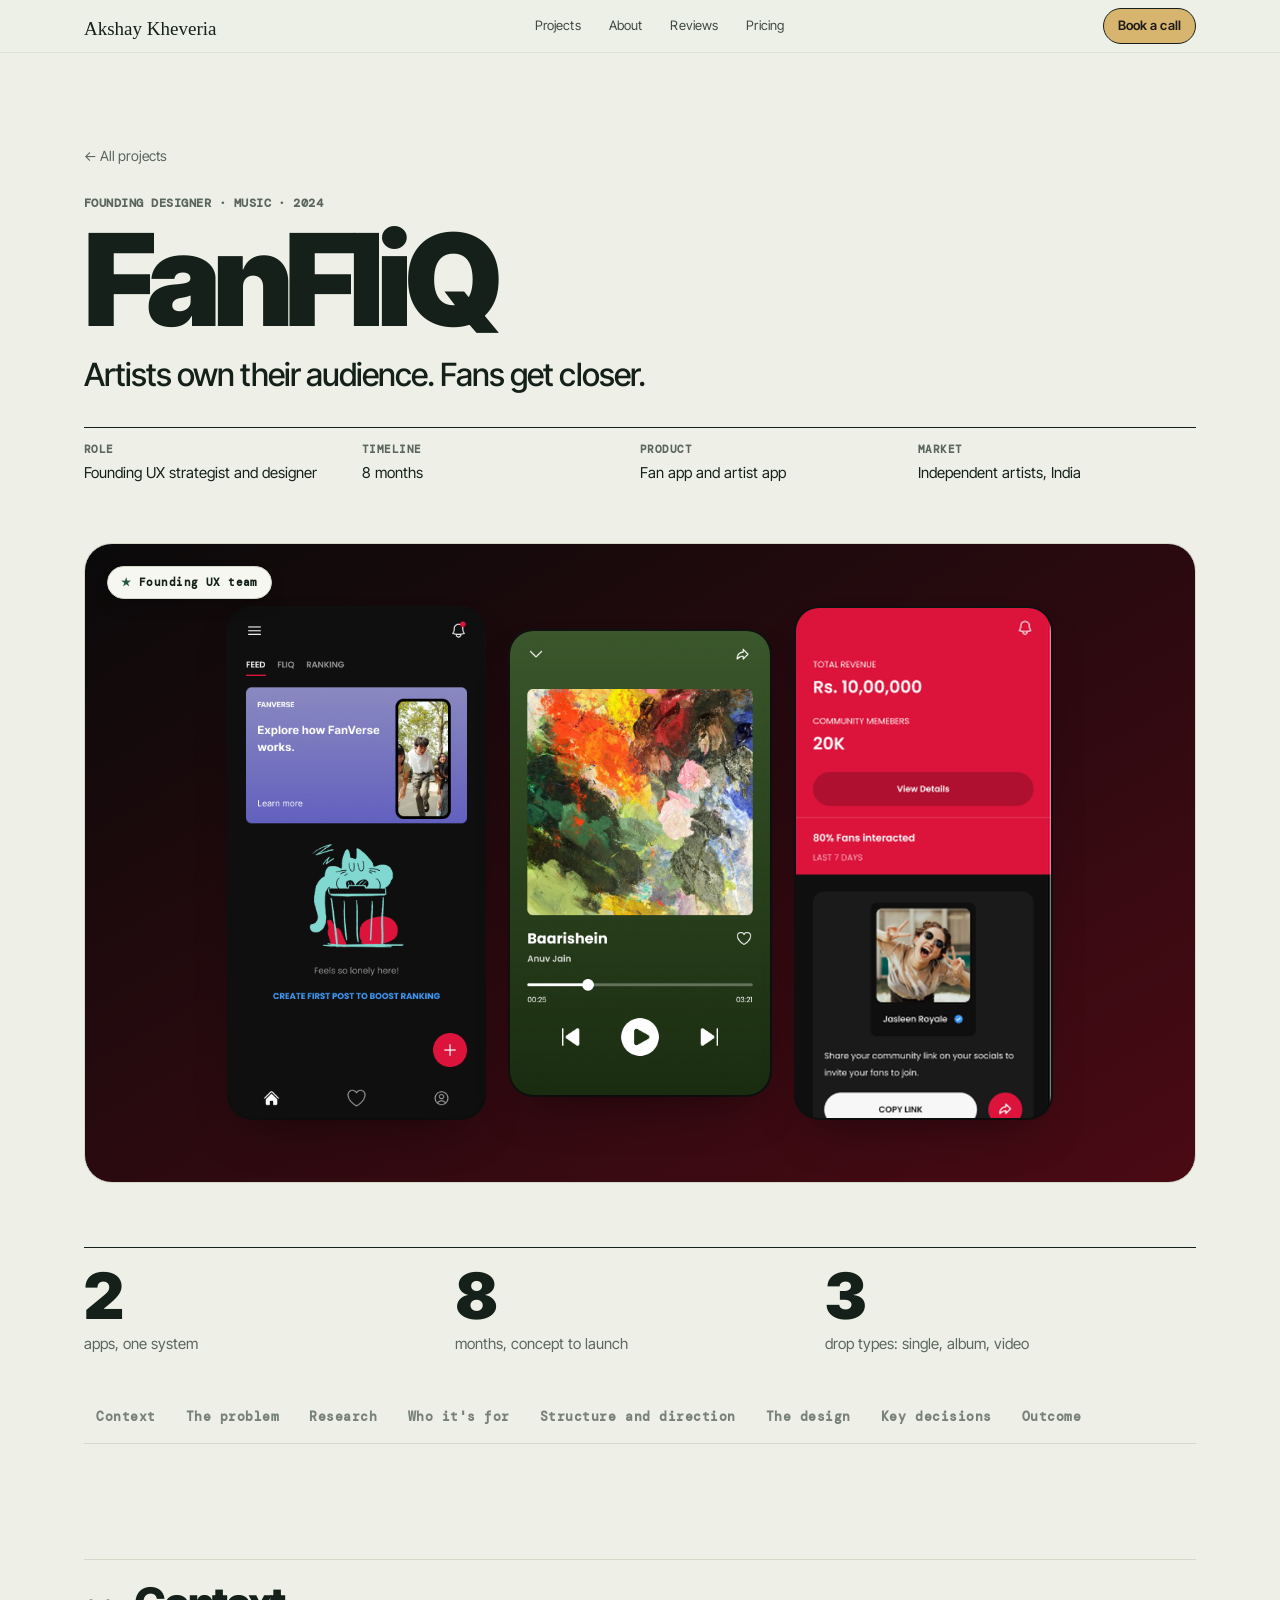
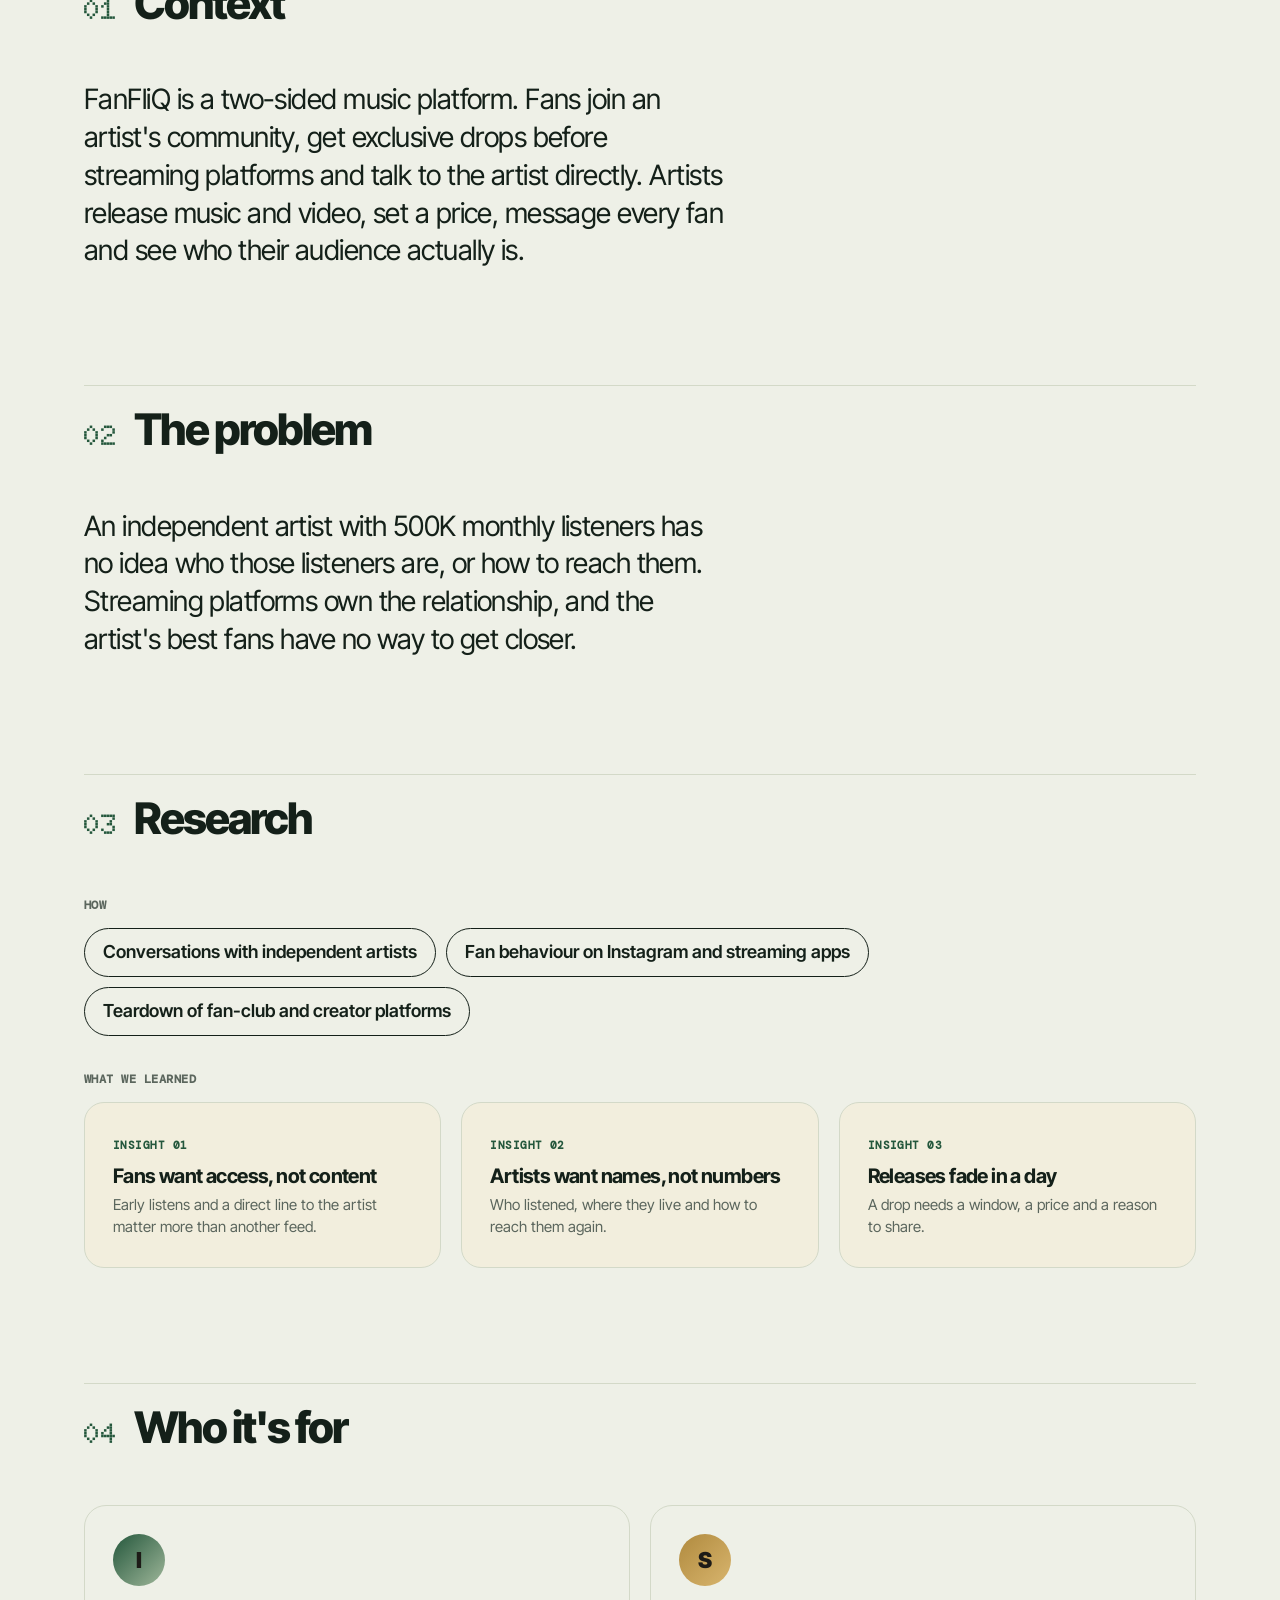
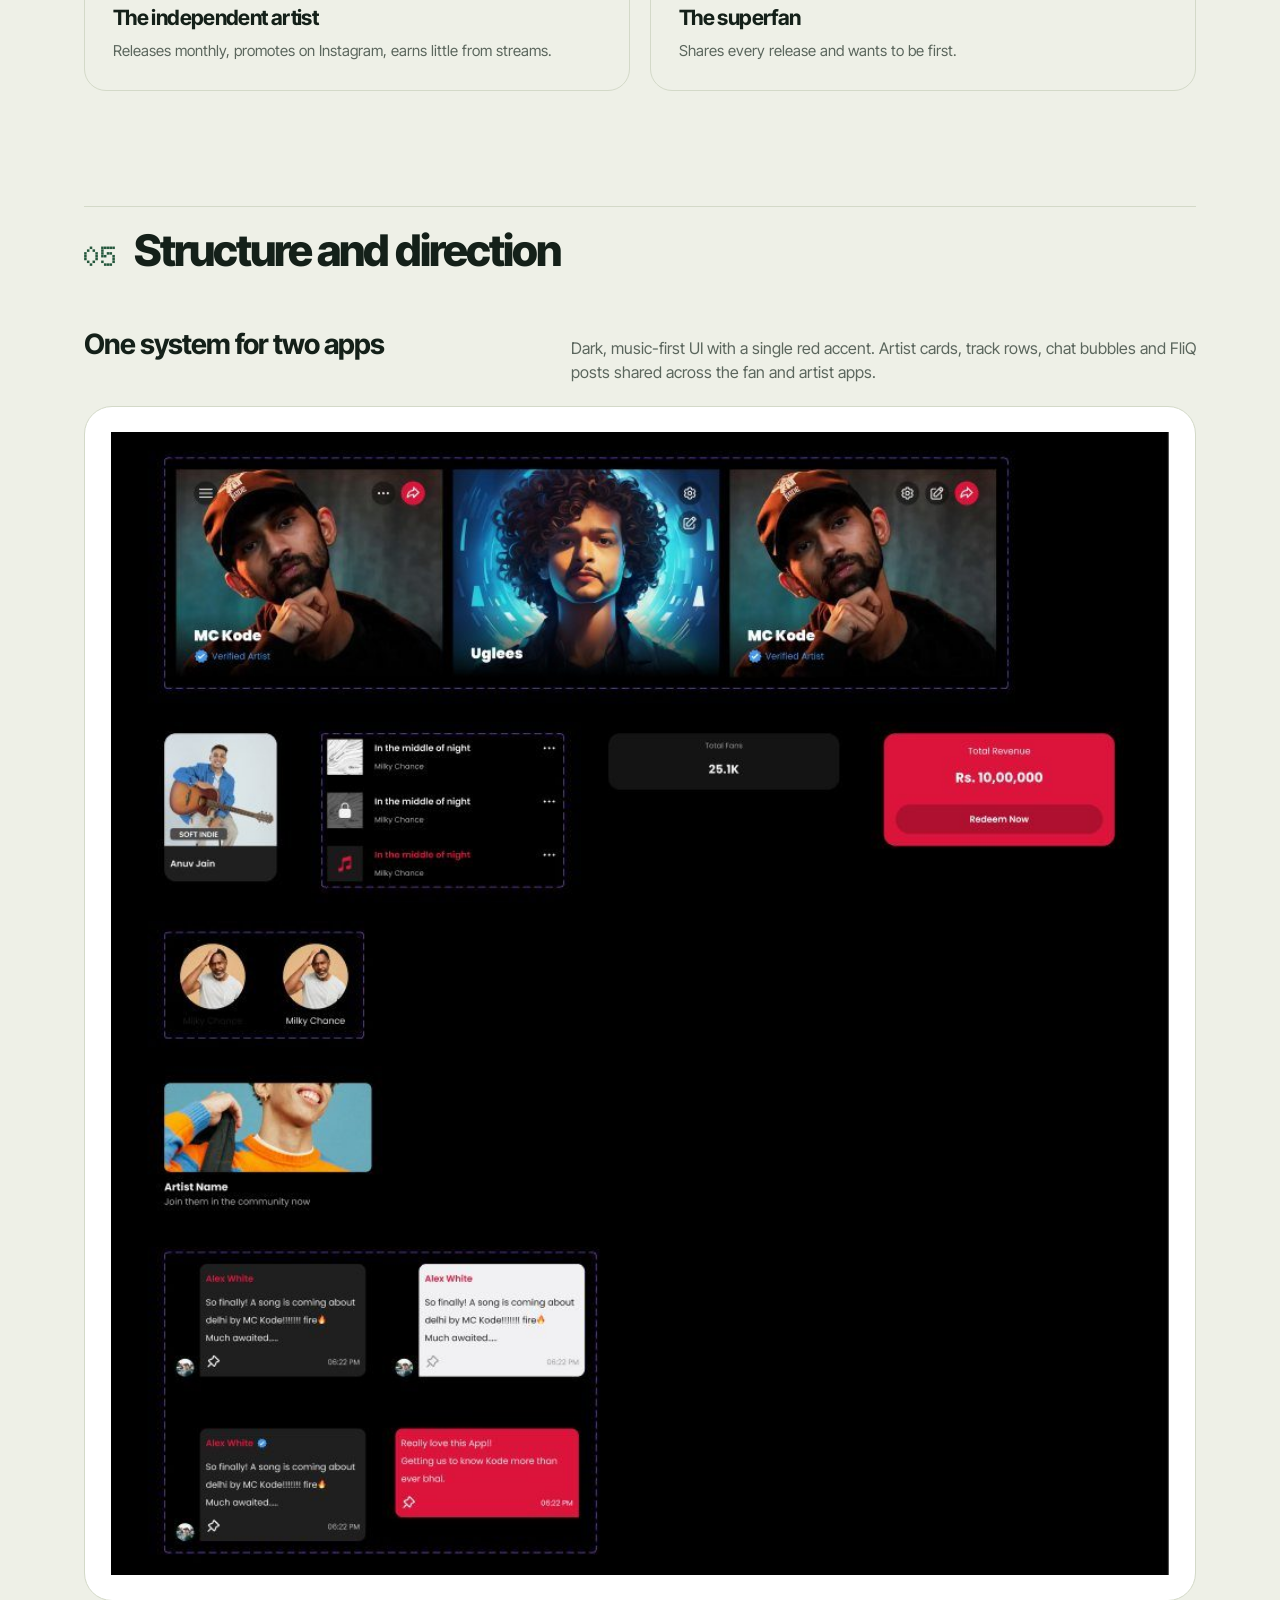
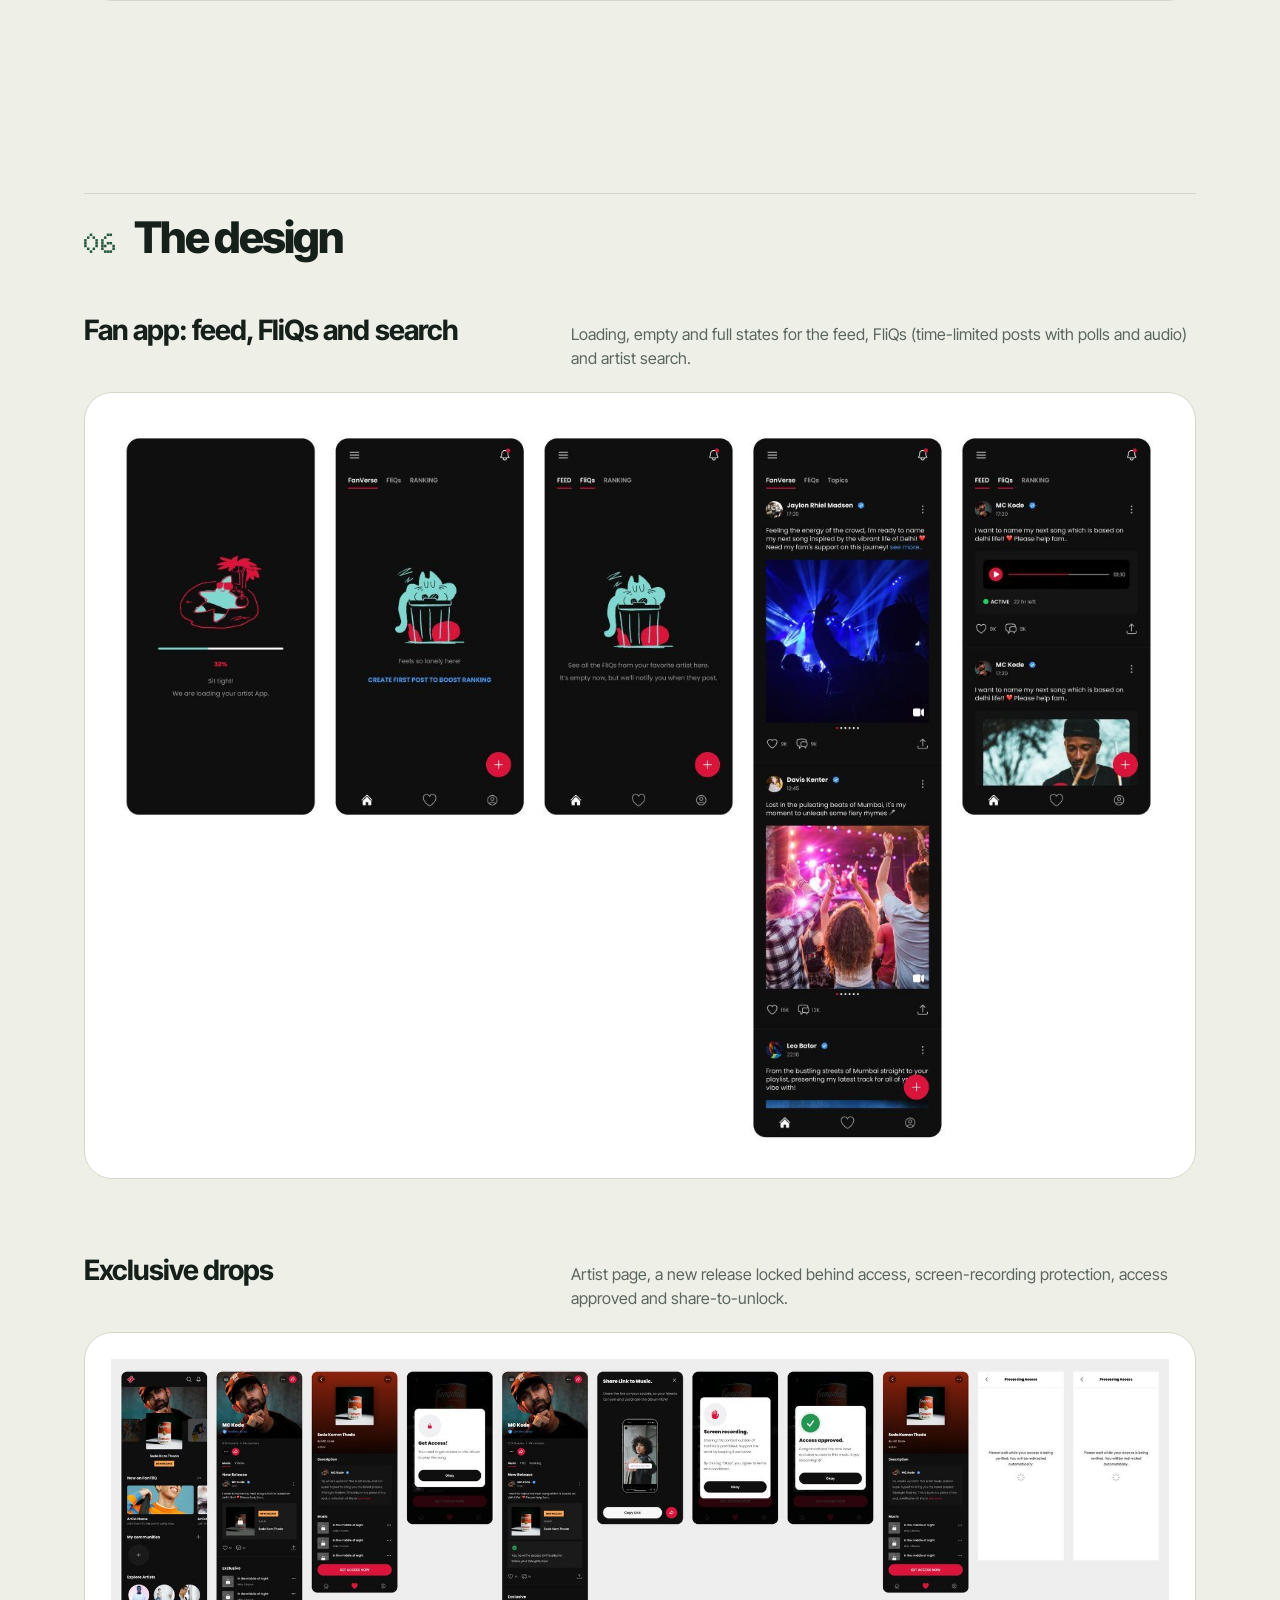
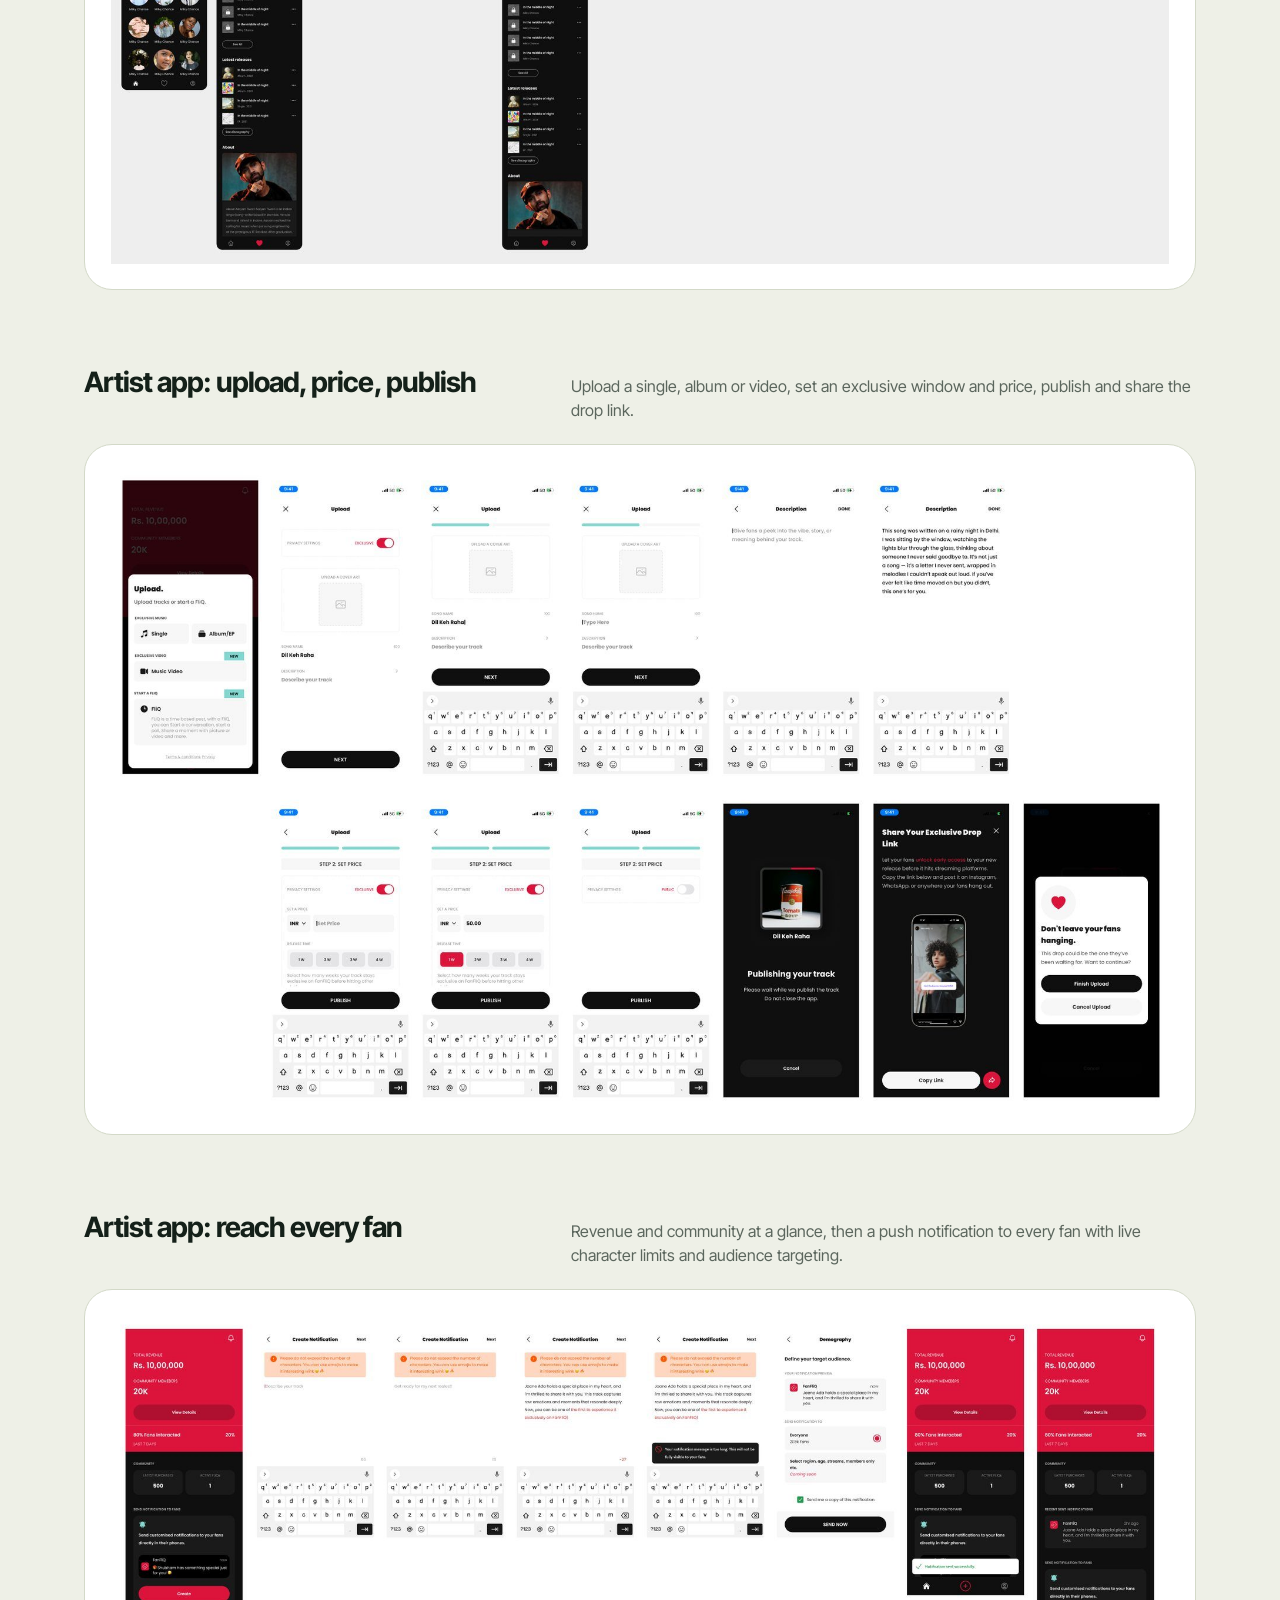
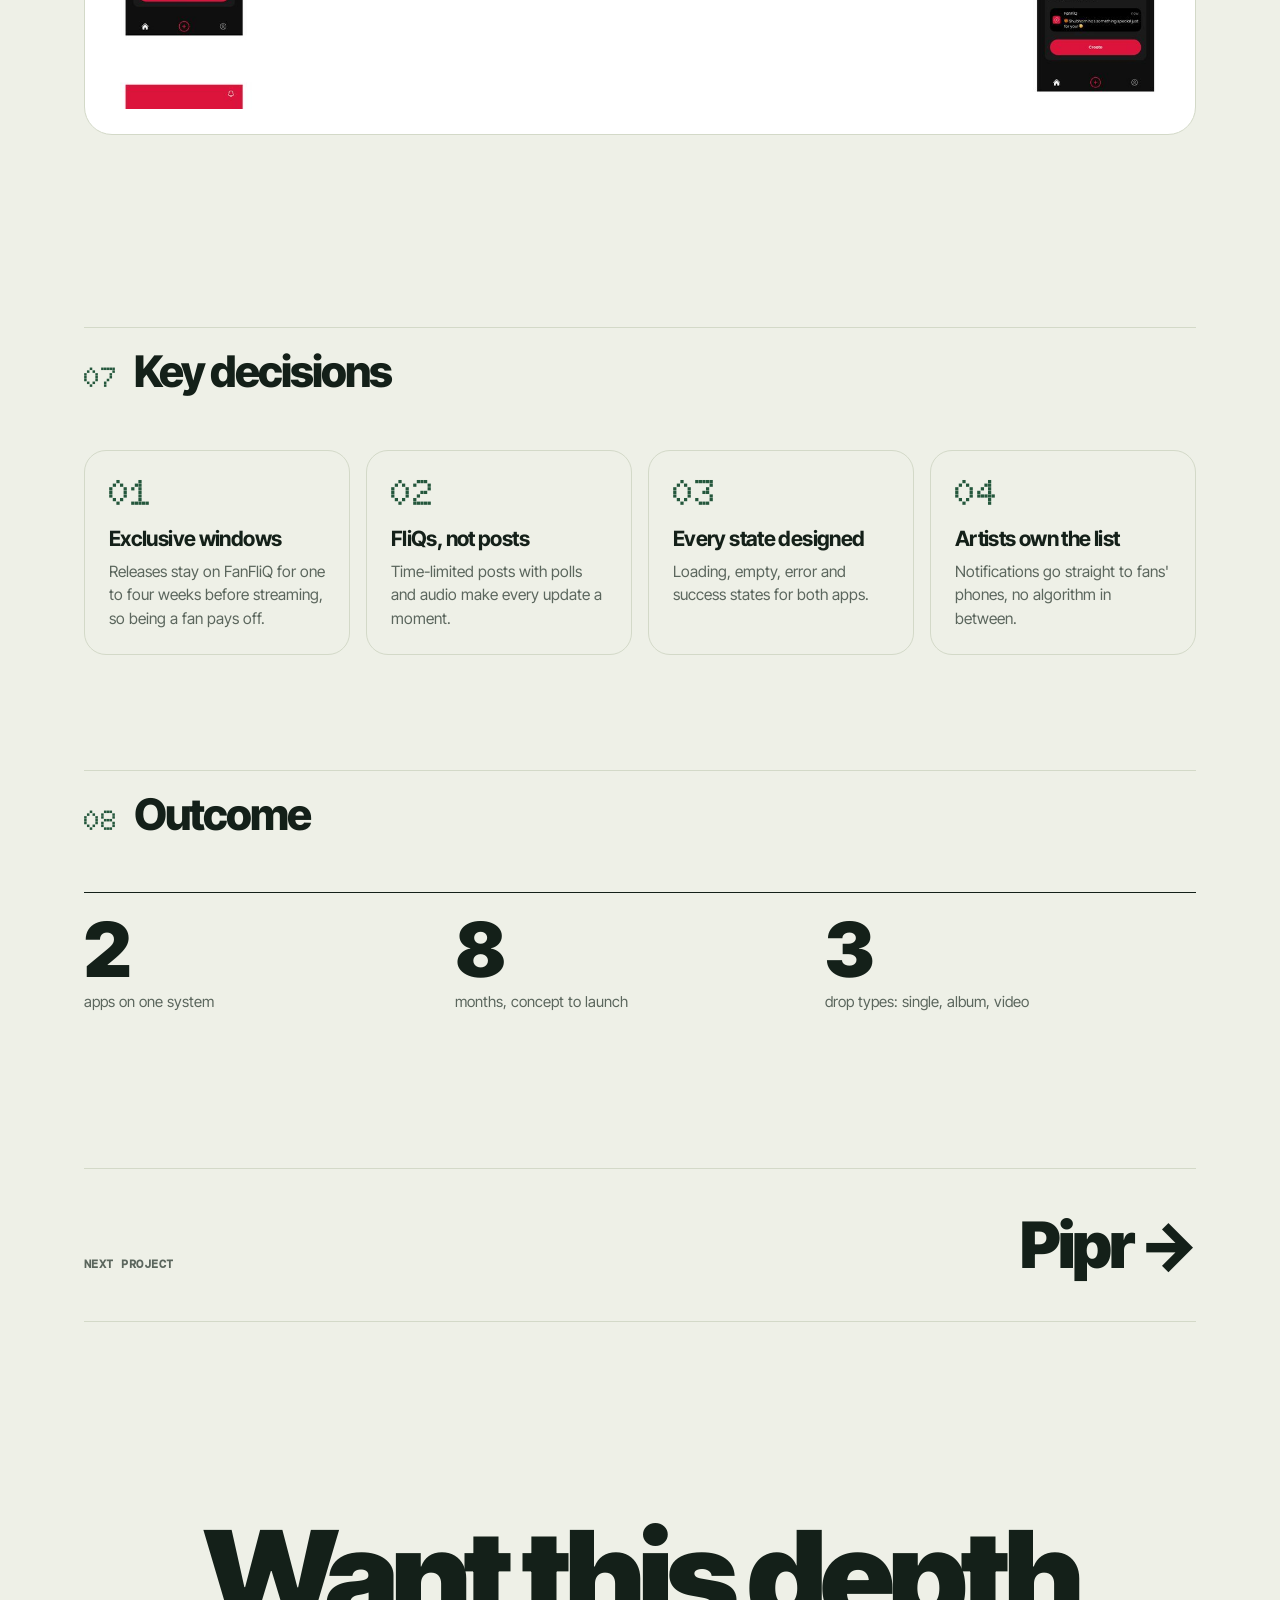
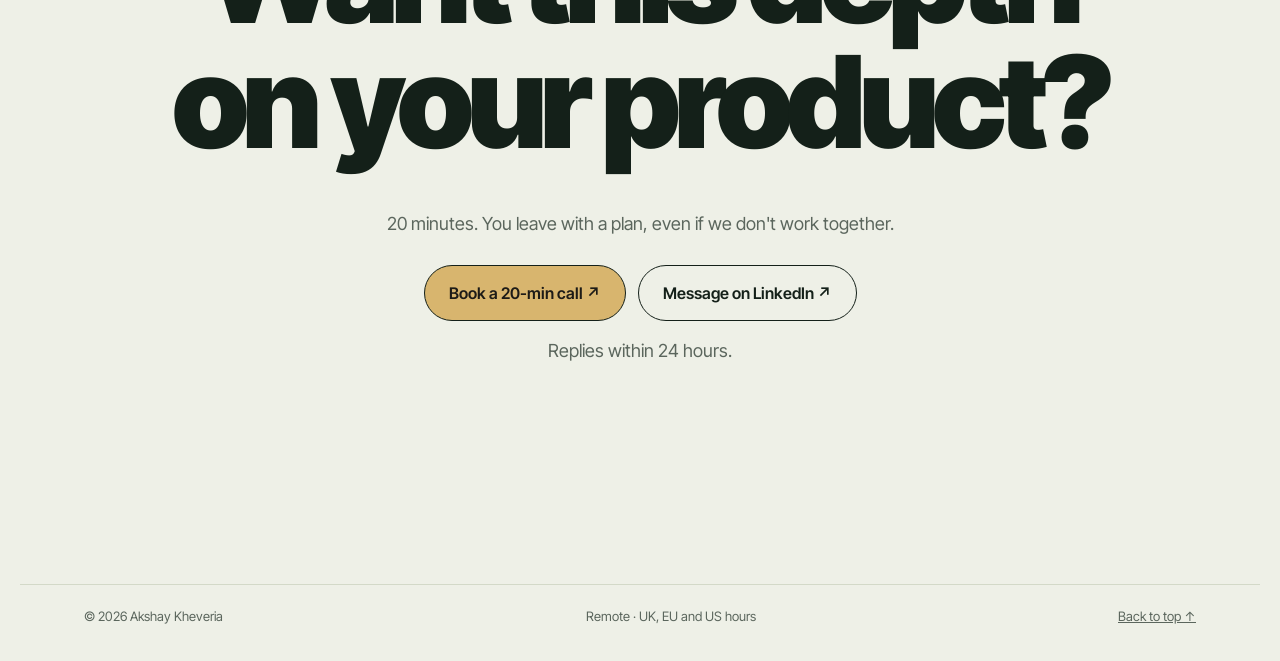
==== commit 2532545d: "Rebrand to Forest: sage paper, deep green, brass Co-Authored-By: Claude Opus 5.5 <noreply@anthropic." ====
--- a/fanfliq.html
+++ b/fanfliq.html
@@ -1,4 +1,4 @@
-<!doctype html><html lang="en"><head><meta charset="utf-8"><meta name="viewport" content="width=device-width,initial-scale=1,viewport-fit=cover"><title>FanFliQ · Akshay Kheveria</title><link rel="preconnect" href="https://fonts.googleapis.com"><link href="https://fonts.googleapis.com/css2?family=Doto:wght@700;900&family=Homemade+Apple&family=DM+Mono:wght@400;500&family=Inter+Tight:ital,wght@0,400;0,500;0,600;0,700;0,800;0,900;1,400&display=swap" rel="stylesheet"><link rel="stylesheet" href="site.css"><meta name="description" content="Akshay Kheveria, senior product designer. Research, design, frontend and launch films for startups in the UK, Australia and India."><link rel="canonical" href="https://akheveria.com/fanfliq"><meta property="og:type" content="website"><meta property="og:title" content="FanFliQ · Akshay Kheveria"><meta property="og:description" content="Akshay Kheveria, senior product designer. Research, design, frontend and launch films for startups in the UK, Australia and India."><meta property="og:url" content="https://akheveria.com/fanfliq"><meta property="og:image" content="https://akheveria.com/og.jpg"><meta name="twitter:card" content="summary_large_image"><meta name="theme-color" content="#f6f2eb"><link rel="icon" href="/favicon.svg" type="image/svg+xml"><link rel="preload" as="image" href="img/p_home2.jpg" fetchpriority="high"></head><body><nav><div class="wrap"><a class="brand" href="index.html">Akshay Kheveria</a><div class="links"><a href="projects.html">Projects</a><a href="index.html#about">About</a><a href="index.html#words">Reviews</a><a href="index.html#offers">Pricing</a></div><a class="navcta" href="https://cal.com/akshay-kheveria-bcy8pf/design-call" target="_blank" rel="noopener">Book a call</a></div></nav>
+<!doctype html><html lang="en"><head><meta charset="utf-8"><meta name="viewport" content="width=device-width,initial-scale=1,viewport-fit=cover"><title>FanFliQ · Akshay Kheveria</title><link rel="preconnect" href="https://fonts.googleapis.com"><link href="https://fonts.googleapis.com/css2?family=Doto:wght@700;900&family=Homemade+Apple&family=DM+Mono:wght@400;500&family=Inter+Tight:ital,wght@0,400;0,500;0,600;0,700;0,800;0,900;1,400&display=swap" rel="stylesheet"><link rel="stylesheet" href="site.css"><meta name="description" content="Akshay Kheveria, senior product designer. Research, design, frontend and launch films for startups in the UK, Australia and India."><link rel="canonical" href="https://akheveria.com/fanfliq"><meta property="og:type" content="website"><meta property="og:title" content="FanFliQ · Akshay Kheveria"><meta property="og:description" content="Akshay Kheveria, senior product designer. Research, design, frontend and launch films for startups in the UK, Australia and India."><meta property="og:url" content="https://akheveria.com/fanfliq"><meta property="og:image" content="https://akheveria.com/og.jpg"><meta name="twitter:card" content="summary_large_image"><meta name="theme-color" content="#eef0e7"><link rel="icon" href="/favicon.svg" type="image/svg+xml"><link rel="preload" as="image" href="img/p_home2.jpg" fetchpriority="high"></head><body><nav><div class="wrap"><a class="brand" href="index.html">Akshay Kheveria</a><div class="links"><a href="projects.html">Projects</a><a href="index.html#about">About</a><a href="index.html#words">Reviews</a><a href="index.html#offers">Pricing</a></div><a class="navcta" href="https://cal.com/akshay-kheveria-bcy8pf/design-call" target="_blank" rel="noopener">Book a call</a></div></nav>
 <main id="top">
 <header class="chead wrap"><a class="back" href="projects.html">← All projects</a><span class="eye">Founding designer · Music · 2024</span><h1>FanFliQ</h1><p class="lead">Artists own their audience. Fans get closer.</p>
   <div class="cmeta"><div><small>Role</small>Founding UX strategist and designer</div><div><small>Timeline</small>8 months</div><div><small>Product</small>Fan app and artist app</div><div><small>Market</small>Independent artists, India</div></div></header>
--- a/site.css
+++ b/site.css
@@ -706,3 +706,12 @@
 .brand{font-family:"Homemade Apple",cursive;font-weight:400!important;letter-spacing:0!important;text-transform:none!important;font-size:19px;line-height:1;padding-top:4px;white-space:nowrap}
 @media(max-width:560px){.brand{font-size:16px}}
 .hero{padding-top:clamp(84px,11vw,160px)!important}
+/* v23 even hero rhythm + readable toggle label on phones */
+.hero .dot{margin-bottom:.34em!important}
+.hero .big+.big{margin-top:.04em}
+@media(max-width:700px){.tog b{font-size:.19em!important;letter-spacing:.05em!important;padding-right:1.55em!important}.hero .dot{margin-bottom:.4em!important}}
+/* v24 FOREST brand: sage paper, deep green, brass */
+:root{--bg:light-dark(#eef0e7,#0f1512);--ink:light-dark(#142019,#e9ede4);--mute:light-dark(#5b665d,#9aa59c);--soft:light-dark(#e2e6d9,#18201b);--line:light-dark(#d3d9c8,#26302a);--card:light-dark(#f6f7f1,#141b17);--acc:light-dark(#24573c,#7fbf98);--clay:#d8b56e;--sage:#9fb79a;--slate:#7d988c;--sand:#e5d3a3;--blue:var(--acc)}
+.cap{background:conic-gradient(from var(--a,0deg),var(--acc),var(--sage),var(--slate),var(--sand),var(--acc))!important}
+.pers .av{background:linear-gradient(135deg,var(--acc),var(--sage))}
+.pers:nth-child(2) .av{background:linear-gradient(135deg,#b08a3e,var(--clay))}
